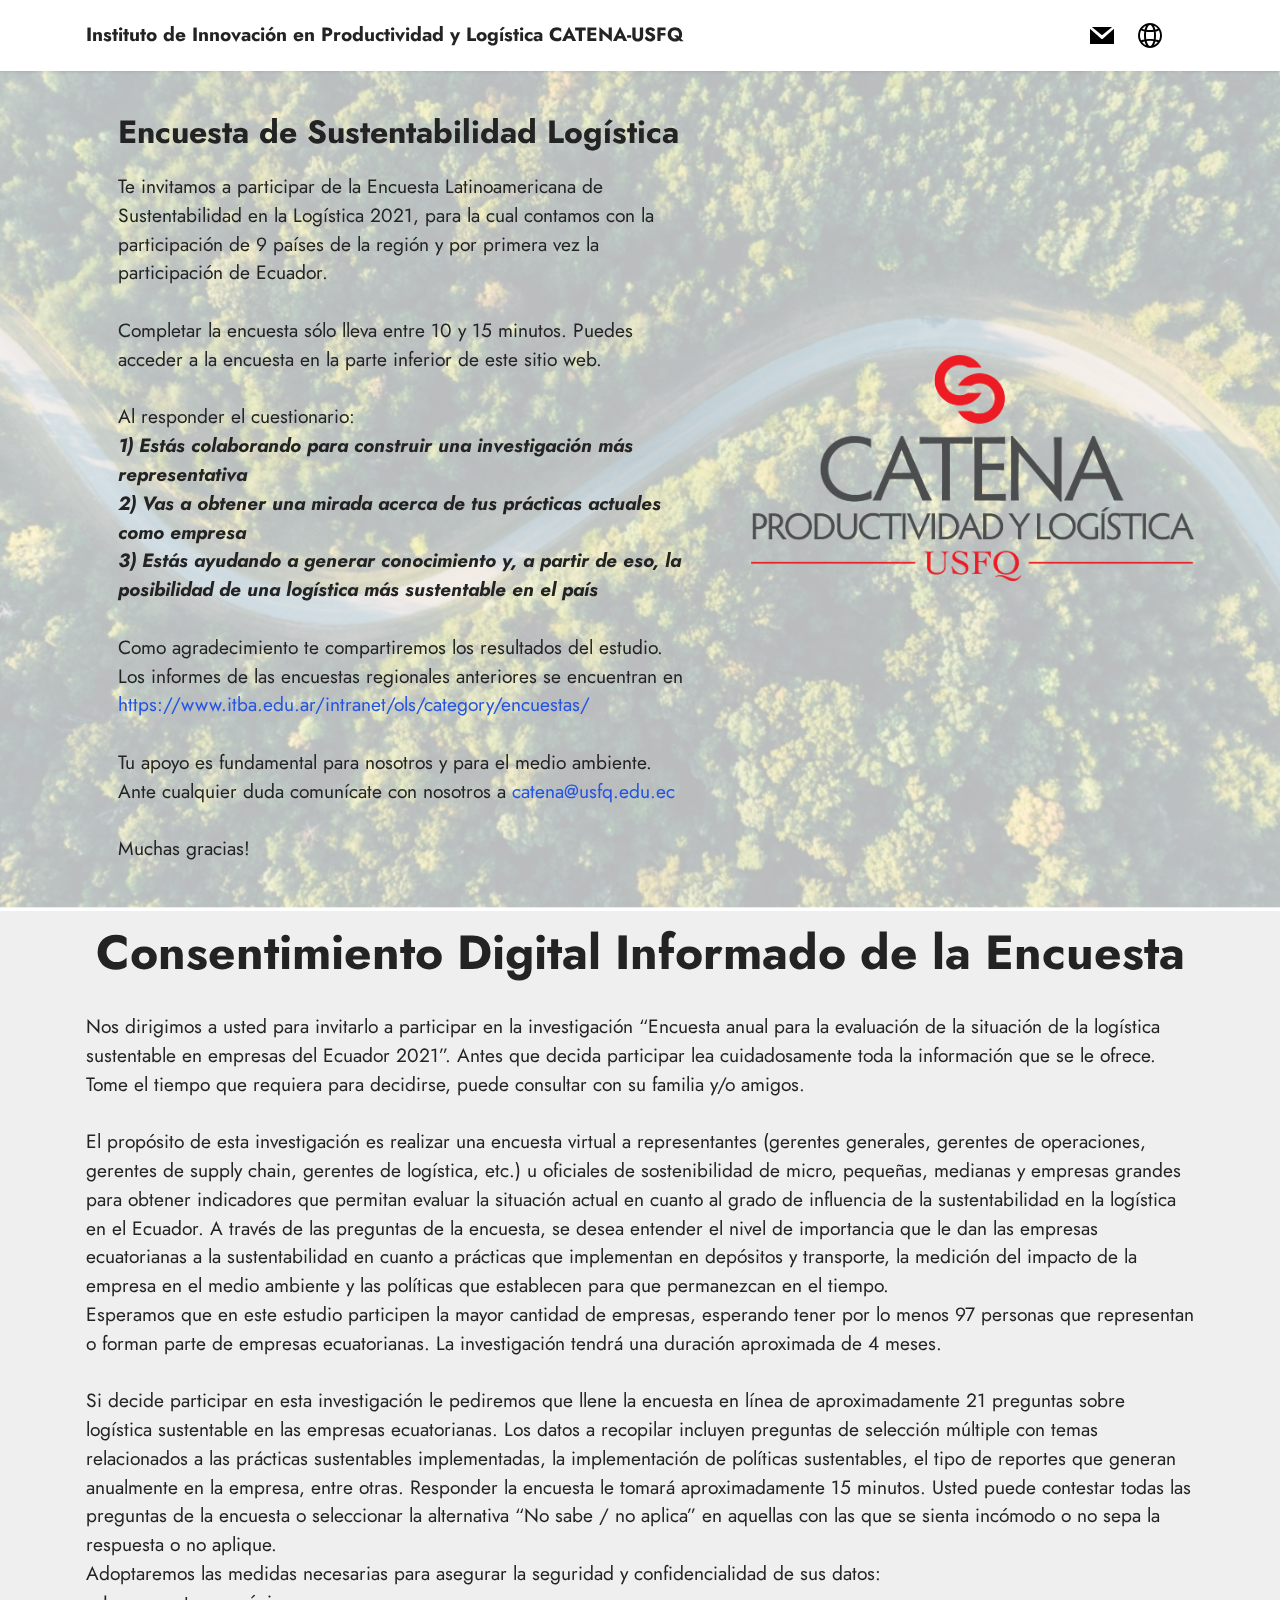
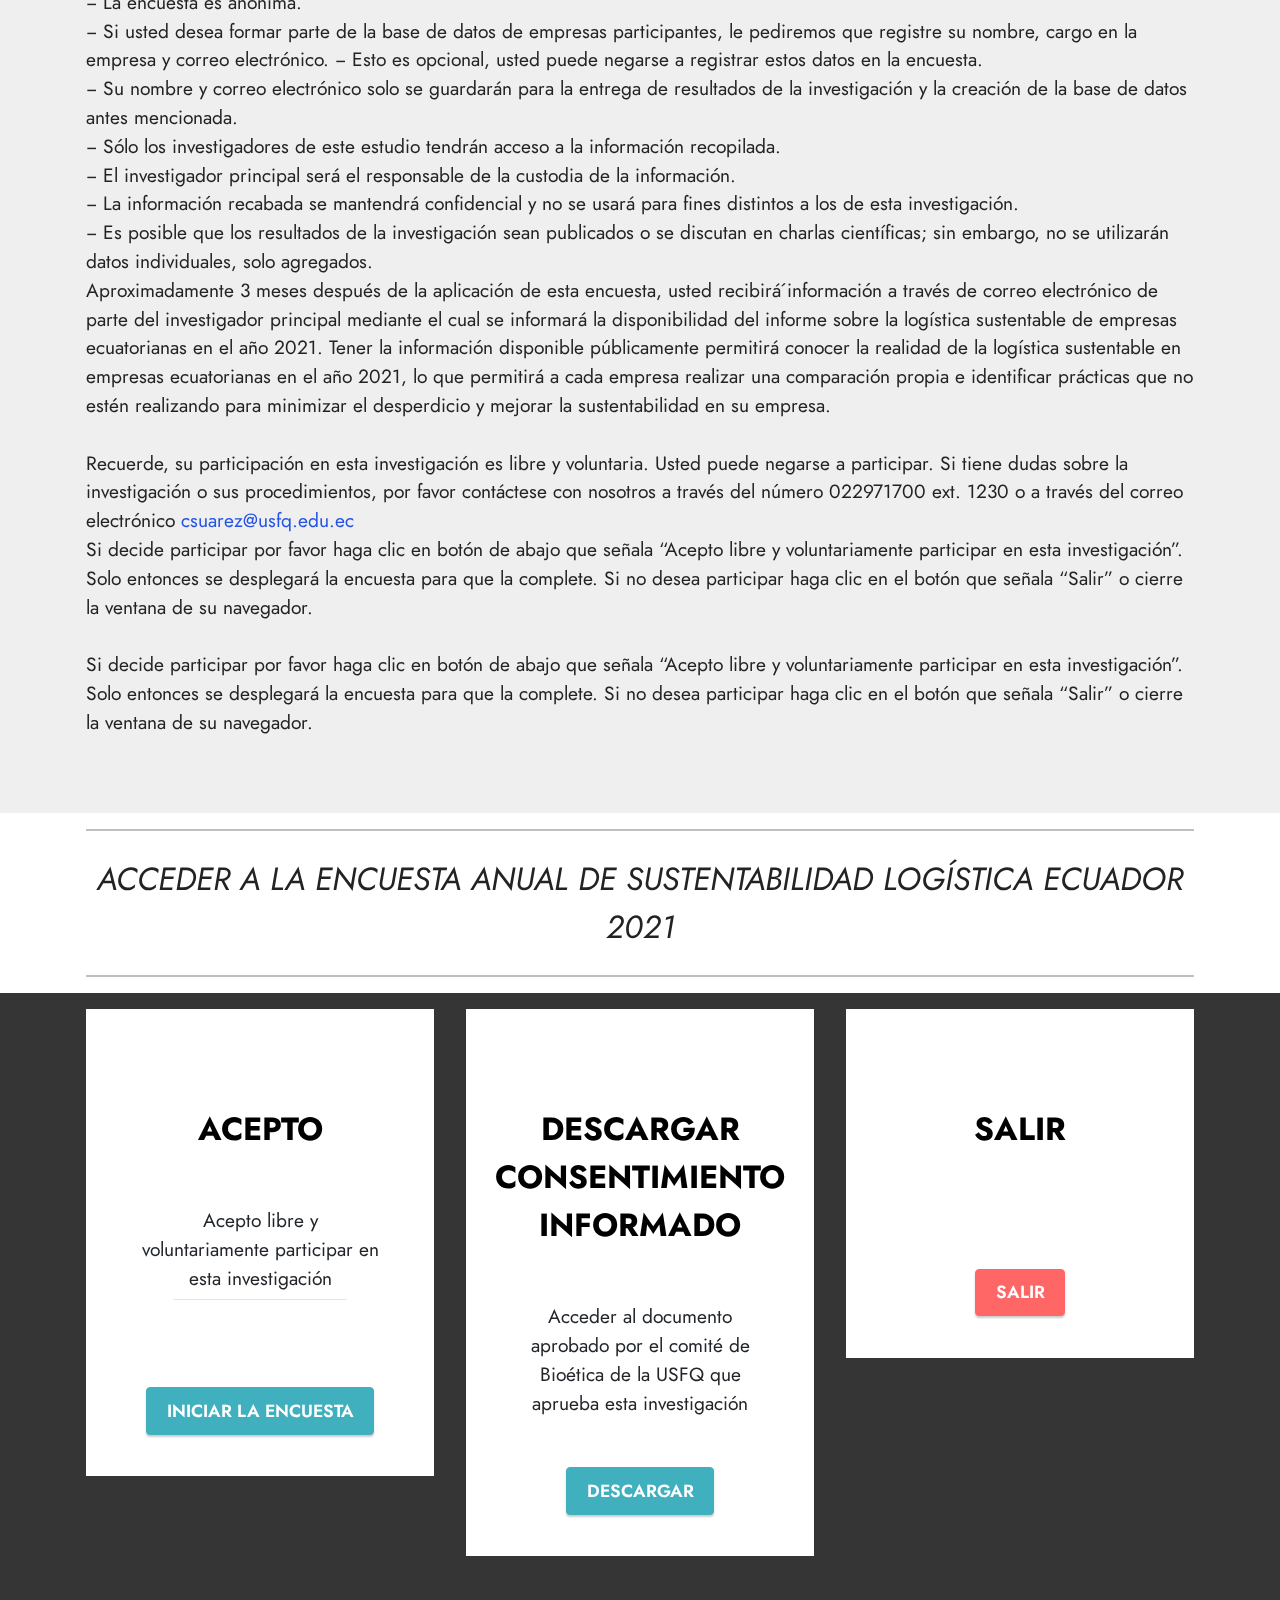
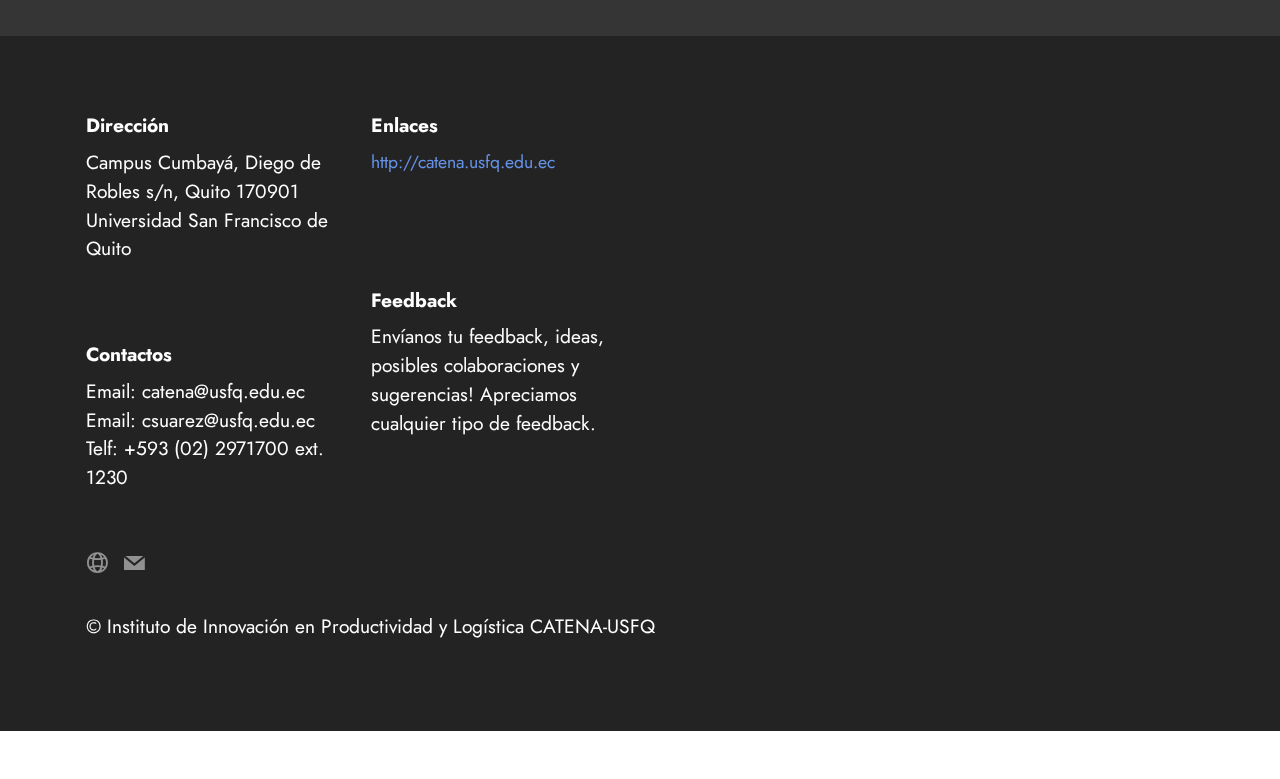
==== index.html @ 38bde4a5 "Add files via upload" ====
<!DOCTYPE html>
<html  >
<head>
  <!-- Site made with Mobirise Website Builder v5.4.1, https://mobirise.com -->
  <meta charset="UTF-8">
  <meta http-equiv="X-UA-Compatible" content="IE=edge">
  <meta name="generator" content="Mobirise v5.4.1, mobirise.com">
  <meta name="viewport" content="width=device-width, initial-scale=1, minimum-scale=1">
  <link rel="shortcut icon" href="assets/images/catena-icon.png" type="image/x-icon">
  <meta name="description" content="">


  <title>Home</title>
  <link rel="stylesheet" href="assets/web/assets/mobirise-icons2/mobirise2.css">
  <link rel="stylesheet" href="assets/bootstrap/css/bootstrap.min.css">
  <link rel="stylesheet" href="assets/bootstrap/css/bootstrap-grid.min.css">
  <link rel="stylesheet" href="assets/bootstrap/css/bootstrap-reboot.min.css">
  <link rel="stylesheet" href="assets/parallax/jarallax.css">
  <link rel="stylesheet" href="assets/dropdown/css/style.css">
  <link rel="stylesheet" href="assets/socicon/css/styles.css">
  <link rel="stylesheet" href="assets/theme/css/style.css">
  <link rel="preload" href="https://fonts.googleapis.com/css2?family=Jost:ital,wght@0,400;0,700;1,400;1,700&display=swap&display=swap" as="style" onload="this.onload=null;this.rel='stylesheet'">
  <noscript><link rel="stylesheet" href="https://fonts.googleapis.com/css2?family=Jost:ital,wght@0,400;0,700;1,400;1,700&display=swap&display=swap"></noscript>
  <link rel="preload" as="style" href="assets/mobirise/css/mbr-additional.css"><link rel="stylesheet" href="assets/mobirise/css/mbr-additional.css" type="text/css">




</head>
<body>

  <section data-bs-version="5.1" class="menu menu3 cid-sHDq1YCYPX" once="menu" id="menu3-0">

    <nav class="navbar navbar-dropdown navbar-fixed-top navbar-expand-lg">
        <div class="container">
            <div class="navbar-brand">

                <span class="navbar-caption-wrap"><a class="navbar-caption text-black text-primary display-7" href="http://catena.usfq.edu.ec" target="_blank">Instituto de Innovación en Productividad y Logística CATENA-USFQ</a></span>
            </div>
            <button class="navbar-toggler" type="button" data-toggle="collapse" data-bs-toggle="collapse" data-target="#navbarSupportedContent" data-bs-target="#navbarSupportedContent" aria-controls="navbarNavAltMarkup" aria-expanded="false" aria-label="Toggle navigation">
                <div class="hamburger">
                    <span></span>
                    <span></span>
                    <span></span>
                    <span></span>
                </div>
            </button>
            <div class="collapse navbar-collapse" id="navbarSupportedContent">
                <ul class="navbar-nav nav-dropdown nav-right" data-app-modern-menu="true"><li class="nav-item"><a class="nav-link link text-black display-4" href="https://mobiri.se">&nbsp;</a>
                    </li></ul>
                <div class="icons-menu">
                    <a class="iconfont-wrapper" href="mailto:catena@usfq.edu.ec">
                        <span class="p-2 mbr-iconfont socicon-mail socicon"></span>
                    </a>
                    <a class="iconfont-wrapper" href="http://catena.usfq.edu.ec" target="_blank">
                        <span class="p-2 mbr-iconfont mobi-mbri-globe-2 mobi-mbri"></span>
                    </a>


                </div>

            </div>
        </div>
    </nav>
</section>

<section data-bs-version="5.1" class="image2 cid-sHDrsoq8Rf mbr-parallax-background" id="image2-6">


    <div class="mbr-overlay" style="opacity: 0.7; background-color: rgb(255, 255, 255);">
    </div>

    <div class="container">
        <div class="row align-items-center">
            <div class="col-12 col-lg-5">
                <div class="image-wrapper">
                    <a href="http://catena.usfq.edu.ec" target="_blank"><img src="assets/images/catena-1.png" alt="CATENA-USFQ"></a>
                    <p class="mbr-description mbr-fonts-style mt-2 align-center display-4">&nbsp;</p>
                </div>
            </div>
            <div class="col-12 col-lg">
                <div class="text-wrapper">
                    <h3 class="mbr-section-title mbr-fonts-style mb-3 display-5">
                        <strong>Encuesta de Sustentabilidad Logística</strong></h3>
                    <p class="mbr-text mbr-fonts-style display-7">Te invitamos a participar de la Encuesta Latinoamericana de Sustentabilidad en la Logística 2021, para la cual contamos con la participación de 9 países de la región y por primera vez la participación de Ecuador.
<br>
<br>Completar la encuesta sólo lleva entre 10 y 15 minutos. Puedes acceder a la encuesta en la parte inferior de este sitio web.<br>
<br>Al responder el cuestionario:
<br><strong><em>1)	Estás colaborando para construir una investigación más representativa
<br>2)	Vas a obtener una mirada acerca de tus prácticas actuales como empresa
<br>3)	Estás ayudando a generar conocimiento y, a partir de eso, la posibilidad de una logística más sustentable en el país
</em></strong><br>
<br>Como agradecimiento te compartiremos los resultados del estudio. Los informes de las encuestas regionales anteriores se encuentran en <a href="https://www.itba.edu.ar/intranet/ols/category/encuestas/" class="text-info" target="_blank">https://www.itba.edu.ar/intranet/ols/category/encuestas/</a>
<br>
<br>Tu apoyo es fundamental para nosotros y para el medio ambiente. Ante cualquier duda comunícate con nosotros a <a href="mailto:catena@usfq.edu.ec" class="text-info">catena@usfq.edu.ec</a>
<br>
<br>Muchas gracias!&nbsp;<br></p>
                </div>
            </div>
        </div>
    </div>
</section>

<section data-bs-version="5.1" class="content4 cid-sHDq89ZMPV" id="content4-2">


    <div class="container">
        <div class="row justify-content-center">
            <div class="title col-md-12 col-lg-12">
                <h3 class="mbr-section-title mbr-fonts-style align-center mb-4 display-2"><strong>Consentimiento Digital Informado de la Encuesta</strong></h3>
                <h4 class="mbr-section-subtitle align-center mbr-fonts-style mb-4 display-7">Nos dirigimos a usted para invitarlo a participar en la investigación “Encuesta anual para la evaluación de la situación de la logística sustentable en empresas del Ecuador 2021”. Antes que decida participar lea cuidadosamente toda la información que se le ofrece. Tome el tiempo que requiera para decidirse, puede consultar con su familia y/o amigos.<br><br>El propósito de esta investigación es realizar una encuesta virtual a representantes (gerentes generales, gerentes de operaciones, gerentes de supply chain, gerentes de logística, etc.) u oficiales de sostenibilidad de micro, pequeñas, medianas y empresas grandes para obtener indicadores que permitan evaluar la situación actual en cuanto al grado de influencia de la sustentabilidad en la logística en el Ecuador. A través de las preguntas de la encuesta, se desea entender el nivel de importancia que le dan las empresas ecuatorianas a la sustentabilidad en cuanto a prácticas que implementan en depósitos y transporte, la medición del impacto de la empresa en el medio ambiente y las políticas que establecen para que permanezcan en el tiempo.<div>Esperamos que en este estudio participen la mayor cantidad de empresas, esperando tener por lo menos 97 personas que representan o forman parte de empresas ecuatorianas. La investigación tendrá una duración aproximada de 4 meses.
</div><div><br></div><div>Si decide participar en esta investigación le pediremos que llene la encuesta en línea de aproximadamente 21 preguntas sobre logística sustentable en las empresas ecuatorianas. Los datos a recopilar incluyen preguntas de selección múltiple con temas relacionados a las prácticas sustentables implementadas, la implementación de políticas sustentables, el tipo de reportes que generan anualmente en la empresa, entre otras. Responder la encuesta le tomará aproximadamente 15 minutos. Usted puede contestar todas las preguntas de la encuesta o seleccionar la alternativa “No sabe / no aplica” en aquellas con las que se sienta incómodo o no sepa la respuesta o no aplique.
</div><div>Adoptaremos las medidas necesarias para asegurar la seguridad y confidencialidad de sus datos:
</div><div>− La encuesta es anónima.
</div><div>− Si usted desea formar parte de la base de datos de empresas participantes, le pediremos que registre su nombre, cargo en la empresa y correo electrónico. − Esto es opcional, usted puede negarse a registrar estos datos en la encuesta.
</div><div>− Su nombre y correo electrónico solo se guardarán para la entrega de resultados de la investigación y la creación de la base de datos antes mencionada.
</div><div>− Sólo los investigadores de este estudio tendrán acceso a la información recopilada.
</div><div>− El investigador principal será el responsable de la custodia de la información.
</div><div>− La información recabada se mantendrá confidencial y no se usará para fines distintos a los de esta investigación.
</div><div>− Es posible que los resultados de la investigación sean publicados o se discutan en charlas científicas; sin embargo, no se utilizarán datos individuales, solo agregados.
</div><div>Aproximadamente 3 meses después de la aplicación de esta encuesta, usted recibirá́ información a través de correo electrónico de parte del investigador principal mediante el cual se informará la disponibilidad del informe sobre la logística sustentable de empresas ecuatorianas en el año 2021. Tener la información disponible públicamente permitirá conocer la realidad de la logística sustentable en empresas ecuatorianas en el año 2021, lo que permitirá a cada empresa realizar una comparación propia e identificar prácticas que no estén realizando para minimizar el desperdicio y mejorar la sustentabilidad en su empresa.
</div><div><span style="font-size: 1.2rem;"><br></span></div><div><span style="font-size: 1.2rem;">R</span><span style="font-size: 1.2rem;">ecuerde, su participación en esta investigación es libre y voluntaria. Usted puede negarse a participar. Si tiene dudas sobre la investigación o sus procedimientos, por favor contáctese con nosotros a través del número 022971700 ext. 1230 o a través del correo electrónico </span><a href="mailto:csuarez@usfq.edu.ec" class="text-info" style="font-size: 1.2rem;">csuarez@usfq.edu.ec</a><br></div><div>Si decide participar por favor haga clic en botón de abajo que señala “Acepto libre y voluntariamente participar en esta investigación”. Solo entonces se desplegará la encuesta para que la complete. Si no desea participar haga clic en el botón que señala “Salir” o cierre la ventana de su navegador.</div><br><div>Si decide participar por favor haga clic en botón de abajo que señala “Acepto libre y voluntariamente participar en esta investigación”. Solo entonces se desplegará la encuesta para que la complete. Si no desea participar haga clic en el botón que señala “Salir” o cierre la ventana de su navegador.
</div><div><br></div><div>
</div><div>
</div></h4>

            </div>
        </div>
    </div>
</section>

<section data-bs-version="5.1" class="content6 cid-sHDw7UQJCP" id="content6-7">

    <div class="container">
        <div class="row justify-content-center">
            <div class="col-md-12 col-lg-12">
                <hr class="line">
                <p class="mbr-text align-center mbr-fonts-style my-4 display-5"><em>ACCEDER A LA ENCUESTA ANUAL DE SUSTENTABILIDAD LOGÍSTICA ECUADOR 2021</em></p>
                <hr class="line">
            </div>
        </div>
    </div>
</section>

<section data-bs-version="5.1" class="pricing2 cid-sHDqs50iaF" id="pricing2-4">



    <div class="container">
        <div class="row justify-content-center">
            <div class="col-12 col-md-6 align-center col-lg-4">
                <div class="plan">
                    <div class="plan-header">
                        <h6 class="plan-title mbr-fonts-style mb-3 display-5"><strong>&nbsp;</strong></h6>
                        <div class="plan-price">
                            <p class="price mbr-fonts-style m-0 display-5"><strong>ACEPTO</strong></p>
                            <p class="price-term mbr-fonts-style mb-3 display-7">&nbsp;</p>
                        </div>
                    </div>
                    <div class="plan-body">
                        <div class="plan-list mb-4">
                            <ul class="list-group mbr-fonts-style list-group-flush display-7">
                                <li class="list-group-item">Acepto libre y voluntariamente participar en esta investigación</li><li class="list-group-item"><br></li>
                            </ul>
                        </div>
                        <div class="mbr-section-btn text-center"><a href="https://es.surveymonkey.com/r/ECELSL" class="btn btn-success display-4" target="_blank">INICIAR LA ENCUESTA</a></div>
                    </div>
                </div>
            </div>
            <div class="col-12 col-md-6 align-center col-lg-4">
                <div class="plan">
                    <div class="plan-header">
                        <h6 class="plan-title mbr-fonts-style mb-3 display-5"><strong>&nbsp;</strong></h6>
                        <div class="plan-price">
                            <p class="price mbr-fonts-style m-0 display-5"><strong>DESCARGAR CONSENTIMIENTO INFORMADO</strong></p>
                            <p class="price-term mbr-fonts-style mb-3 display-7"><strong>&nbsp;</strong></p>
                        </div>
                    </div>
                    <div class="plan-body">
                        <div class="plan-list mb-4">
                            <ul class="list-group mbr-fonts-style list-group-flush display-7">
                                <li class="list-group-item">Acceder al documento aprobado por el comité de Bioética de la USFQ que aprueba esta investigación</li>
                            </ul>
                        </div>
                        <div class="mbr-section-btn text-center"><a href="assets/files/Formulario-ConsentimientoInformadodigital.pdf" class="btn btn-success display-4" target="_blank">DESCARGAR</a></div>
                    </div>
                </div>
            </div>
            <div class="col-12 col-md-6 align-center col-lg-4">
                <div class="plan">
                    <div class="plan-header">
                        <h6 class="plan-title mbr-fonts-style mb-3 display-5"><strong>&nbsp;</strong></h6>
                        <div class="plan-price">
                            <p class="price mbr-fonts-style m-0 display-5"><strong>SALIR</strong></p>
                            <p class="price-term mbr-fonts-style mb-3 display-7"><strong>&nbsp;</strong></p>
                        </div>
                    </div>
                    <div class="plan-body">
                        <div class="plan-list mb-4">
                            <ul class="list-group mbr-fonts-style list-group-flush display-7">&nbsp;</ul>
                        </div>
                        <div class="mbr-section-btn text-center"><a href="page1.html#top" class="btn btn-secondary display-4">SALIR</a></div>
                    </div>
                </div>
            </div>

        </div>
    </div>
</section>

<section data-bs-version="5.1" class="footer6 cid-sHDqjlzwtM" once="footers" id="footer6-3">





    <div class="container">
        <div class="row content mbr-white">
            <div class="col-12 col-md-3 mbr-fonts-style display-7">
                <h5 class="mbr-section-subtitle mbr-fonts-style mb-2 display-7">
                    <strong>Dirección</strong></h5>
                <p class="mbr-text mbr-fonts-style display-7">Campus Cumbayá, Diego de Robles s/n, Quito 170901<br>Universidad San Francisco de Quito</p> <br>
                <h5 class="mbr-section-subtitle mbr-fonts-style mb-2 mt-4 display-7">
                    <strong>Contactos</strong>
                </h5>
                <p class="mbr-text mbr-fonts-style mb-4 display-7">
                    Email: catena@usfq.edu.ec<br>Email: csuarez@usfq.edu.ec<br>
                    Telf: +593 (02) 2971700 ext. 1230 <br><br></p>
            </div>
            <div class="col-12 col-md-3 mbr-fonts-style display-7">
                <h5 class="mbr-section-subtitle mbr-fonts-style mb-2 display-7">
                    <strong>Enlaces</strong></h5>
                <ul class="list mbr-fonts-style mb-4 display-4">
                    <li class="mbr-text item-wrap">
                        <a class="text-primary" href="https://mobirise.co/">http://catena.usfq.edu.ec</a>
                    </li>
                    <li class="mbr-text item-wrap"><br></li><li class="mbr-text item-wrap"><br></li>
                </ul>
                <h5 class="mbr-section-subtitle mbr-fonts-style mb-2 mt-5 display-7">
                    <strong>Feedback</strong>
                </h5>
                <p class="mbr-text mbr-fonts-style mb-4 display-7">Envíanos tu feedback, ideas, posibles colaboraciones y sugerencias! Apreciamos cualquier tipo de feedback.</p>
            </div>
            <div class="col-12 col-md-6">
                <div class="google-map"><iframe frameborder="0" style="border:0" src="https://www.google.com/maps/embed/v1/place?key=AIzaSyDk89J4FSunMF33ruMVWJaJht_Ro0kvoXs&amp;q=USFQ, Quito, Ecuador" allowfullscreen=""></iframe></div>
            </div>
            <div class="col-md-6">
                <div class="social-list align-left">
                    <div class="soc-item">
                        <a href="http://catena.usfq.edu.ec" target="_blank">
                            <span class="mbr-iconfont mbr-iconfont-social mobi-mbri-globe-2 mobi-mbri"></span>
                        </a>
                    </div>
                    <div class="soc-item">
                        <a href="mailto:catena@usfq.edu.ec">
                            <span class="mbr-iconfont mbr-iconfont-social socicon-mail socicon"></span>
                        </a>
                    </div>




                </div>
            </div>
        </div>
        <div class="footer-lower">
            <div class="media-container-row">
                <div class="col-sm-12">
                    <hr>
                </div>
            </div>
            <div class="col-sm-12 copyright pl-0">
                <p class="mbr-text mbr-fonts-style mbr-white display-7">
                    © Instituto de Innovación en Productividad y Logística CATENA-USFQ</p>
            </div>
        </div>
    </div>
</section><section style="background-color: #fff; font-family: -apple-system, BlinkMacSystemFont, 'Segoe UI', 'Roboto', 'Helvetica Neue', Arial, sans-serif; color:#aaa; font-size:12px; padding: 0; align-items: center; display: flex;"><a href="https://mobirise.site/n" style="flex: 1 1; height: 3rem; padding-left: 1rem;"></a><p style="flex: 0 0 auto; margin:0; padding-right:1rem;"><a href="https://mobirise.site/e" style="color:#aaa;"></a></p></section><script src="assets/bootstrap/js/bootstrap.bundle.min.js"></script>  <script src="assets/parallax/jarallax.js"></script>  <script src="assets/smoothscroll/smooth-scroll.js"></script>  <script src="assets/ytplayer/index.js"></script>  <script src="assets/dropdown/js/navbar-dropdown.js"></script>  <script src="assets/theme/js/script.js"></script>  


</body>
</html>
---- assets/web/assets/mobirise-icons2/mobirise2.css ----
@font-face {
  font-family: 'Moririse2';
  font-display: swap;
  src:  url('mobirise2.eot?f2bix4');
  src:  url('mobirise2.eot?f2bix4#iefix') format('embedded-opentype'),
    url('mobirise2.ttf?f2bix4') format('truetype'),
    url('mobirise2.woff?f2bix4') format('woff'),
    url('mobirise2.svg?f2bix4#mobirise2') format('svg');
  font-weight: normal;
  font-style: normal;
}

[class^="mobi-"], [class*=" mobi-"] {
  /* use !important to prevent issues with browser extensions that change fonts */
  font-family: 'Moririse2' !important;
  speak: none;
  font-style: normal;
  font-weight: normal;
  font-variant: normal;
  text-transform: none;
  line-height: 1;

  /* Better Font Rendering =========== */
  -webkit-font-smoothing: antialiased;
  -moz-osx-font-smoothing: grayscale;
}

.mobi-mbri-add-submenu:before {
  content: "\e900";
}
.mobi-mbri-alert:before {
  content: "\e901";
}
.mobi-mbri-align-center:before {
  content: "\e902";
}
.mobi-mbri-align-justify:before {
  content: "\e903";
}
.mobi-mbri-align-left:before {
  content: "\e904";
}
.mobi-mbri-align-right:before {
  content: "\e905";
}
.mobi-mbri-android:before {
  content: "\e906";
}
.mobi-mbri-apple:before {
  content: "\e907";
}
.mobi-mbri-arrow-down:before {
  content: "\e908";
}
.mobi-mbri-arrow-next:before {
  content: "\e909";
}
.mobi-mbri-arrow-prev:before {
  content: "\e90a";
}
.mobi-mbri-arrow-up:before {
  content: "\e90b";
}
.mobi-mbri-bold:before {
  content: "\e90c";
}
.mobi-mbri-bookmark:before {
  content: "\e90d";
}
.mobi-mbri-bootstrap:before {
  content: "\e90e";
}
.mobi-mbri-briefcase:before {
  content: "\e90f";
}
.mobi-mbri-browse:before {
  content: "\e910";
}
.mobi-mbri-bulleted-list:before {
  content: "\e911";
}
.mobi-mbri-calendar:before {
  content: "\e912";
}
.mobi-mbri-camera:before {
  content: "\e913";
}
.mobi-mbri-cart-add:before {
  content: "\e914";
}
.mobi-mbri-cart-full:before {
  content: "\e915";
}
.mobi-mbri-cash:before {
  content: "\e916";
}
.mobi-mbri-change-style:before {
  content: "\e917";
}
.mobi-mbri-chat:before {
  content: "\e918";
}
.mobi-mbri-clock:before {
  content: "\e919";
}
.mobi-mbri-close:before {
  content: "\e91a";
}
.mobi-mbri-cloud:before {
  content: "\e91b";
}
.mobi-mbri-code:before {
  content: "\e91c";
}
.mobi-mbri-contact-form:before {
  content: "\e91d";
}
.mobi-mbri-credit-card:before {
  content: "\e91e";
}
.mobi-mbri-cursor-click:before {
  content: "\e91f";
}
.mobi-mbri-cust-feedback:before {
  content: "\e920";
}
.mobi-mbri-database:before {
  content: "\e921";
}
.mobi-mbri-delivery:before {
  content: "\e922";
}
.mobi-mbri-desktop:before {
  content: "\e923";
}
.mobi-mbri-devices:before {
  content: "\e924";
}
.mobi-mbri-down:before {
  content: "\e925";
}
.mobi-mbri-download-2:before {
  content: "\e926";
}
.mobi-mbri-download:before {
  content: "\e927";
}
.mobi-mbri-drag-n-drop-2:before {
  content: "\e928";
}
.mobi-mbri-drag-n-drop:before {
  content: "\e929";
}
.mobi-mbri-edit-2:before {
  content: "\e92a";
}
.mobi-mbri-edit:before {
  content: "\e92b";
}
.mobi-mbri-error:before {
  content: "\e92c";
}
.mobi-mbri-extension:before {
  content: "\e92d";
}
.mobi-mbri-features:before {
  content: "\e92e";
}
.mobi-mbri-file:before {
  content: "\e92f";
}
.mobi-mbri-flag:before {
  content: "\e930";
}
.mobi-mbri-folder:before {
  content: "\e931";
}
.mobi-mbri-gift:before {
  content: "\e932";
}
.mobi-mbri-github:before {
  content: "\e933";
}
.mobi-mbri-globe-2:before {
  content: "\e934";
}
.mobi-mbri-globe:before {
  content: "\e935";
}
.mobi-mbri-growing-chart:before {
  content: "\e936";
}
.mobi-mbri-hearth:before {
  content: "\e937";
}
.mobi-mbri-help:before {
  content: "\e938";
}
.mobi-mbri-home:before {
  content: "\e939";
}
.mobi-mbri-hot-cup:before {
  content: "\e93a";
}
.mobi-mbri-idea:before {
  content: "\e93b";
}
.mobi-mbri-image-gallery:before {
  content: "\e93c";
}
.mobi-mbri-image-slider:before {
  content: "\e93d";
}
.mobi-mbri-info:before {
  content: "\e93e";
}
.mobi-mbri-italic:before {
  content: "\e93f";
}
.mobi-mbri-key:before {
  content: "\e940";
}
.mobi-mbri-laptop:before {
  content: "\e941";
}
.mobi-mbri-layers:before {
  content: "\e942";
}
.mobi-mbri-left-right:before {
  content: "\e943";
}
.mobi-mbri-left:before {
  content: "\e944";
}
.mobi-mbri-letter:before {
  content: "\e945";
}
.mobi-mbri-like:before {
  content: "\e946";
}
.mobi-mbri-link:before {
  content: "\e947";
}
.mobi-mbri-lock:before {
  content: "\e948";
}
.mobi-mbri-login:before {
  content: "\e949";
}
.mobi-mbri-logout:before {
  content: "\e94a";
}
.mobi-mbri-magic-stick:before {
  content: "\e94b";
}
.mobi-mbri-map-pin:before {
  content: "\e94c";
}
.mobi-mbri-menu:before {
  content: "\e94d";
}
.mobi-mbri-mobile-2:before {
  content: "\e94e";
}
.mobi-mbri-mobile-horizontal:before {
  content: "\e94f";
}
.mobi-mbri-mobile:before {
  content: "\e950";
}
.mobi-mbri-mobirise:before {
  content: "\e951";
}
.mobi-mbri-more-horizontal:before {
  content: "\e952";
}
.mobi-mbri-more-vertical:before {
  content: "\e953";
}
.mobi-mbri-music:before {
  content: "\e954";
}
.mobi-mbri-new-file:before {
  content: "\e955";
}
.mobi-mbri-numbered-list:before {
  content: "\e956";
}
.mobi-mbri-opened-folder:before {
  content: "\e957";
}
.mobi-mbri-pages:before {
  content: "\e958";
}
.mobi-mbri-paper-plane:before {
  content: "\e959";
}
.mobi-mbri-paperclip:before {
  content: "\e95a";
}
.mobi-mbri-phone:before {
  content: "\e95b";
}
.mobi-mbri-photo:before {
  content: "\e95c";
}
.mobi-mbri-photos:before {
  content: "\e95d";
}
.mobi-mbri-pin:before {
  content: "\e95e";
}
.mobi-mbri-play:before {
  content: "\e95f";
}
.mobi-mbri-plus:before {
  content: "\e960";
}
.mobi-mbri-preview:before {
  content: "\e961";
}
.mobi-mbri-print:before {
  content: "\e962";
}
.mobi-mbri-protect:before {
  content: "\e963";
}
.mobi-mbri-question:before {
  content: "\e964";
}
.mobi-mbri-quote-left:before {
  content: "\e965";
}
.mobi-mbri-quote-right:before {
  content: "\e966";
}
.mobi-mbri-redo:before {
  content: "\e967";
}
.mobi-mbri-refresh:before {
  content: "\e968";
}
.mobi-mbri-responsive-2:before {
  content: "\e969";
}
.mobi-mbri-responsive:before {
  content: "\e96a";
}
.mobi-mbri-right:before {
  content: "\e96b";
}
.mobi-mbri-rocket:before {
  content: "\e96c";
}
.mobi-mbri-sad-face:before {
  content: "\e96d";
}
.mobi-mbri-sale:before {
  content: "\e96e";
}
.mobi-mbri-save:before {
  content: "\e96f";
}
.mobi-mbri-search:before {
  content: "\e970";
}
.mobi-mbri-setting-2:before {
  content: "\e971";
}
.mobi-mbri-setting-3:before {
  content: "\e972";
}
.mobi-mbri-setting:before {
  content: "\e973";
}
.mobi-mbri-share:before {
  content: "\e974";
}
.mobi-mbri-shopping-bag:before {
  content: "\e975";
}
.mobi-mbri-shopping-basket:before {
  content: "\e976";
}
.mobi-mbri-shopping-cart:before {
  content: "\e977";
}
.mobi-mbri-sites:before {
  content: "\e978";
}
.mobi-mbri-smile-face:before {
  content: "\e979";
}
.mobi-mbri-speed:before {
  content: "\e97a";
}
.mobi-mbri-star:before {
  content: "\e97b";
}
.mobi-mbri-success:before {
  content: "\e97c";
}
.mobi-mbri-sun:before {
  content: "\e97d";
}
.mobi-mbri-sun2:before {
  content: "\e97e";
}
.mobi-mbri-tablet-vertical:before {
  content: "\e97f";
}
.mobi-mbri-tablet:before {
  content: "\e980";
}
.mobi-mbri-target:before {
  content: "\e981";
}
.mobi-mbri-timer:before {
  content: "\e982";
}
.mobi-mbri-to-ftp:before {
  content: "\e983";
}
.mobi-mbri-to-local-drive:before {
  content: "\e984";
}
.mobi-mbri-touch-swipe:before {
  content: "\e985";
}
.mobi-mbri-touch:before {
  content: "\e986";
}
.mobi-mbri-trash:before {
  content: "\e987";
}
.mobi-mbri-underline:before {
  content: "\e988";
}
.mobi-mbri-undo:before {
  content: "\e989";
}
.mobi-mbri-unlink:before {
  content: "\e98a";
}
.mobi-mbri-unlock:before {
  content: "\e98b";
}
.mobi-mbri-up-down:before {
  content: "\e98c";
}
.mobi-mbri-up:before {
  content: "\e98d";
}
.mobi-mbri-update:before {
  content: "\e98e";
}
.mobi-mbri-upload-2:before {
  content: "\e98f";
}
.mobi-mbri-upload:before {
  content: "\e990";
}
.mobi-mbri-user-2:before {
  content: "\e991";
}
.mobi-mbri-user:before {
  content: "\e992";
}
.mobi-mbri-users:before {
  content: "\e993";
}
.mobi-mbri-video-play:before {
  content: "\e994";
}
.mobi-mbri-video:before {
  content: "\e995";
}
.mobi-mbri-watch:before {
  content: "\e996";
}
.mobi-mbri-website-theme-2:before {
  content: "\e997";
}
.mobi-mbri-website-theme:before {
  content: "\e998";
}
.mobi-mbri-wifi:before {
  content: "\e999";
}
.mobi-mbri-windows:before {
  content: "\e99a";
}
.mobi-mbri-zoom-in:before {
  content: "\e99b";
}
.mobi-mbri-zoom-out:before {
  content: "\e99c";
}
---- assets/parallax/jarallax.css ----
.jarallax {
    position: relative;
    z-index: 0;
}
.jarallax > .jarallax-img {
    position: absolute;
    object-fit: cover;
    /* support for plugin https://github.com/bfred-it/object-fit-images */
    font-family: 'object-fit: cover;';
    top: 0;
    left: 0;
    width: 100%;
    height: 100%;
    z-index: -1;
}
---- assets/dropdown/css/style.css ----
.navbar-dropdown {
  left: 0;
  padding: 0;
  position: absolute;
  right: 0;
  top: 0;
  transition: all 0.45s ease;
  z-index: 1030;
  background: #282828; }
  .navbar-dropdown .navbar-logo {
    margin-right: 0.8rem;
    transition: margin 0.3s ease-in-out;
    vertical-align: middle; }
    .navbar-dropdown .navbar-logo img {
      height: 3.125rem;
      transition: all 0.3s ease-in-out; }
    .navbar-dropdown .navbar-logo.mbr-iconfont {
      font-size: 3.125rem;
      line-height: 3.125rem; }
  .navbar-dropdown .navbar-caption {
    font-weight: 700;
    white-space: normal;
    vertical-align: -4px;
    line-height: 3.125rem !important; }
    .navbar-dropdown .navbar-caption, .navbar-dropdown .navbar-caption:hover {
      color: inherit;
      text-decoration: none; }
  .navbar-dropdown .mbr-iconfont + .navbar-caption {
    vertical-align: -1px; }
  .navbar-dropdown.navbar-fixed-top {
    position: fixed; }
  .navbar-dropdown .navbar-brand span {
    vertical-align: -4px; }
  .navbar-dropdown.bg-color.transparent {
    background: none; }
  .navbar-dropdown.navbar-short .navbar-brand {
    padding: 0.625rem 0; }
    .navbar-dropdown.navbar-short .navbar-brand span {
      vertical-align: -1px; }
  .navbar-dropdown.navbar-short .navbar-caption {
    line-height: 2.375rem !important;
    vertical-align: -2px; }
  .navbar-dropdown.navbar-short .navbar-logo {
    margin-right: 0.5rem; }
    .navbar-dropdown.navbar-short .navbar-logo img {
      height: 2.375rem; }
    .navbar-dropdown.navbar-short .navbar-logo.mbr-iconfont {
      font-size: 2.375rem;
      line-height: 2.375rem; }
  .navbar-dropdown.navbar-short .mbr-table-cell {
    height: 3.625rem; }
  .navbar-dropdown .navbar-close {
    left: 0.6875rem;
    position: fixed;
    top: 0.75rem;
    z-index: 1000; }
  .navbar-dropdown .hamburger-icon {
    content: "";
    display: inline-block;
    vertical-align: middle;
    width: 16px;
    -webkit-box-shadow: 0 -6px 0 1px #282828,0 0 0 1px #282828,0 6px 0 1px #282828;
    -moz-box-shadow: 0 -6px 0 1px #282828,0 0 0 1px #282828,0 6px 0 1px #282828;
    box-shadow: 0 -6px 0 1px #282828,0 0 0 1px #282828,0 6px 0 1px #282828; }

.dropdown-menu .dropdown-toggle[data-toggle="dropdown-submenu"]::after {
  border-bottom: 0.35em solid transparent;
  border-left: 0.35em solid;
  border-right: 0;
  border-top: 0.35em solid transparent;
  margin-left: 0.3rem; }

.dropdown-menu .dropdown-item:focus {
  outline: 0; }

.nav-dropdown {
  font-size: 0.75rem;
  font-weight: 500;
  height: auto !important; }
  .nav-dropdown .nav-btn {
    padding-left: 1rem; }
  .nav-dropdown .link {
    margin: .667em 1.667em;
    font-weight: 500;
    padding: 0;
    transition: color .2s ease-in-out; }
    .nav-dropdown .link.dropdown-toggle {
      margin-right: 2.583em; }
      .nav-dropdown .link.dropdown-toggle::after {
        margin-left: .25rem;
        border-top: 0.35em solid;
        border-right: 0.35em solid transparent;
        border-left: 0.35em solid transparent;
        border-bottom: 0; }
      .nav-dropdown .link.dropdown-toggle[aria-expanded="true"] {
        margin: 0;
        padding: 0.667em 3.263em  0.667em 1.667em; }
  .nav-dropdown .link::after,
  .nav-dropdown .dropdown-item::after {
    color: inherit; }
  .nav-dropdown .btn {
    font-size: 0.75rem;
    font-weight: 700;
    letter-spacing: 0;
    margin-bottom: 0;
    padding-left: 1.25rem;
    padding-right: 1.25rem; }
  .nav-dropdown .dropdown-menu {
    border-radius: 0;
    border: 0;
    left: 0;
    margin: 0;
    padding-bottom: 1.25rem;
    padding-top: 1.25rem;
    position: relative; }
  .nav-dropdown .dropdown-submenu {
    margin-left: 0.125rem;
    top: 0; }
  .nav-dropdown .dropdown-item {
    font-weight: 500;
    line-height: 2;
    padding: 0.3846em 4.615em 0.3846em 1.5385em;
    position: relative;
    transition: color .2s ease-in-out, background-color .2s ease-in-out; }
    .nav-dropdown .dropdown-item::after {
      margin-top: -0.3077em;
      position: absolute;
      right: 1.1538em;
      top: 50%; }
    .nav-dropdown .dropdown-item:focus, .nav-dropdown .dropdown-item:hover {
      background: none; }

@media (max-width: 767px) {
  .nav-dropdown.navbar-toggleable-sm {
    bottom: 0;
    display: none;
    left: 0;
    overflow-x: hidden;
    position: fixed;
    top: 0;
    transform: translateX(-100%);
    -ms-transform: translateX(-100%);
    -webkit-transform: translateX(-100%);
    width: 18.75rem;
    z-index: 999; } }
.nav-dropdown.navbar-toggleable-xl {
  bottom: 0;
  display: none;
  left: 0;
  overflow-x: hidden;
  position: fixed;
  top: 0;
  transform: translateX(-100%);
  -ms-transform: translateX(-100%);
  -webkit-transform: translateX(-100%);
  width: 18.75rem;
  z-index: 999; }

.nav-dropdown-sm {
  display: block !important;
  overflow-x: hidden;
  overflow: auto;
  padding-top: 3.875rem; }
  .nav-dropdown-sm::after {
    content: "";
    display: block;
    height: 3rem;
    width: 100%; }
  .nav-dropdown-sm.collapse.in ~ .navbar-close {
    display: block !important; }
  .nav-dropdown-sm.collapsing, .nav-dropdown-sm.collapse.in {
    transform: translateX(0);
    -ms-transform: translateX(0);
    -webkit-transform: translateX(0);
    transition: all 0.25s ease-out;
    -webkit-transition: all 0.25s ease-out;
    background: #282828; }
  .nav-dropdown-sm.collapsing[aria-expanded="false"] {
    transform: translateX(-100%);
    -ms-transform: translateX(-100%);
    -webkit-transform: translateX(-100%); }
  .nav-dropdown-sm .nav-item {
    display: block;
    margin-left: 0 !important;
    padding-left: 0; }
  .nav-dropdown-sm .link,
  .nav-dropdown-sm .dropdown-item {
    border-top: 1px dotted rgba(255, 255, 255, 0.1);
    font-size: 0.8125rem;
    line-height: 1.6;
    margin: 0 !important;
    padding: 0.875rem 2.4rem 0.875rem 1.5625rem !important;
    position: relative;
    white-space: normal; }
    .nav-dropdown-sm .link:focus, .nav-dropdown-sm .link:hover,
    .nav-dropdown-sm .dropdown-item:focus,
    .nav-dropdown-sm .dropdown-item:hover {
      background: rgba(0, 0, 0, 0.2) !important;
      color: #c0a375; }
  .nav-dropdown-sm .nav-btn {
    position: relative;
    padding: 1.5625rem 1.5625rem 0 1.5625rem; }
    .nav-dropdown-sm .nav-btn::before {
      border-top: 1px dotted rgba(255, 255, 255, 0.1);
      content: "";
      left: 0;
      position: absolute;
      top: 0;
      width: 100%; }
    .nav-dropdown-sm .nav-btn + .nav-btn {
      padding-top: 0.625rem; }
      .nav-dropdown-sm .nav-btn + .nav-btn::before {
        display: none; }
  .nav-dropdown-sm .btn {
    padding: 0.625rem 0; }
  .nav-dropdown-sm .dropdown-toggle[data-toggle="dropdown-submenu"]::after {
    margin-left: .25rem;
    border-top: 0.35em solid;
    border-right: 0.35em solid transparent;
    border-left: 0.35em solid transparent;
    border-bottom: 0; }
  .nav-dropdown-sm .dropdown-toggle[data-toggle="dropdown-submenu"][aria-expanded="true"]::after {
    border-top: 0;
    border-right: 0.35em solid transparent;
    border-left: 0.35em solid transparent;
    border-bottom: 0.35em solid; }
  .nav-dropdown-sm .dropdown-menu {
    margin: 0;
    padding: 0;
    position: relative;
    top: 0;
    left: 0;
    width: 100%;
    border: 0;
    float: none;
    border-radius: 0;
    background: none; }
  .nav-dropdown-sm .dropdown-submenu {
    left: 100%;
    margin-left: 0.125rem;
    margin-top: -1.25rem;
    top: 0; }

.navbar-toggleable-sm .nav-dropdown .dropdown-menu {
  position: absolute; }

.navbar-toggleable-sm .nav-dropdown .dropdown-submenu {
  left: 100%;
  margin-left: 0.125rem;
  margin-top: -1.25rem;
  top: 0; }

.navbar-toggleable-sm.opened .nav-dropdown .dropdown-menu {
  position: relative; }

.navbar-toggleable-sm.opened .nav-dropdown .dropdown-submenu {
  left: 0;
  margin-left: 00rem;
  margin-top: 0rem;
  top: 0; }

.is-builder .nav-dropdown.collapsing {
  transition: none !important; }
---- assets/socicon/css/styles.css ----
@charset "UTF-8";

@font-face {
  font-family: 'Socicon';
  src:  url('../fonts/socicon.eot');
  src:  url('../fonts/socicon.eot?#iefix') format('embedded-opentype'),
    url('../fonts/socicon.woff2') format('woff2'),
    url('../fonts/socicon.ttf') format('truetype'),
    url('../fonts/socicon.woff') format('woff'),
    url('../fonts/socicon.svg#socicon') format('svg');
  font-weight: normal;
  font-style: normal;
  font-display: swap;
}

[data-icon]:before {
  font-family: "socicon" !important;
  content: attr(data-icon);
  font-style: normal !important;
  font-weight: normal !important;
  font-variant: normal !important;
  text-transform: none !important;
  speak: none;
  line-height: 1;
  -webkit-font-smoothing: antialiased;
  -moz-osx-font-smoothing: grayscale;
}

[class^="socicon-"], [class*=" socicon-"] {
  /* use !important to prevent issues with browser extensions that change fonts */
  font-family: 'Socicon' !important;
  speak: none;
  font-style: normal;
  font-weight: normal;
  font-variant: normal;
  text-transform: none;
  line-height: 1;

  /* Better Font Rendering =========== */
  -webkit-font-smoothing: antialiased;
  -moz-osx-font-smoothing: grayscale;
}

.socicon-eitaa:before {
  content: "\e97c";
}
.socicon-soroush:before {
  content: "\e97d";
}
.socicon-bale:before {
  content: "\e97e";
}
.socicon-zazzle:before {
  content: "\e97b";
}
.socicon-society6:before {
  content: "\e97a";
}
.socicon-redbubble:before {
  content: "\e979";
}
.socicon-avvo:before {
  content: "\e978";
}
.socicon-stitcher:before {
  content: "\e977";
}
.socicon-googlehangouts:before {
  content: "\e974";
}
.socicon-dlive:before {
  content: "\e975";
}
.socicon-vsco:before {
  content: "\e976";
}
.socicon-flipboard:before {
  content: "\e973";
}
.socicon-ubuntu:before {
  content: "\e958";
}
.socicon-artstation:before {
  content: "\e959";
}
.socicon-invision:before {
  content: "\e95a";
}
.socicon-torial:before {
  content: "\e95b";
}
.socicon-collectorz:before {
  content: "\e95c";
}
.socicon-seenthis:before {
  content: "\e95d";
}
.socicon-googleplaymusic:before {
  content: "\e95e";
}
.socicon-debian:before {
  content: "\e95f";
}
.socicon-filmfreeway:before {
  content: "\e960";
}
.socicon-gnome:before {
  content: "\e961";
}
.socicon-itchio:before {
  content: "\e962";
}
.socicon-jamendo:before {
  content: "\e963";
}
.socicon-mix:before {
  content: "\e964";
}
.socicon-sharepoint:before {
  content: "\e965";
}
.socicon-tinder:before {
  content: "\e966";
}
.socicon-windguru:before {
  content: "\e967";
}
.socicon-cdbaby:before {
  content: "\e968";
}
.socicon-elementaryos:before {
  content: "\e969";
}
.socicon-stage32:before {
  content: "\e96a";
}
.socicon-tiktok:before {
  content: "\e96b";
}
.socicon-gitter:before {
  content: "\e96c";
}
.socicon-letterboxd:before {
  content: "\e96d";
}
.socicon-threema:before {
  content: "\e96e";
}
.socicon-splice:before {
  content: "\e96f";
}
.socicon-metapop:before {
  content: "\e970";
}
.socicon-naver:before {
  content: "\e971";
}
.socicon-remote:before {
  content: "\e972";
}
.socicon-internet:before {
  content: "\e957";
}
.socicon-moddb:before {
  content: "\e94b";
}
.socicon-indiedb:before {
  content: "\e94c";
}
.socicon-traxsource:before {
  content: "\e94d";
}
.socicon-gamefor:before {
  content: "\e94e";
}
.socicon-pixiv:before {
  content: "\e94f";
}
.socicon-myanimelist:before {
  content: "\e950";
}
.socicon-blackberry:before {
  content: "\e951";
}
.socicon-wickr:before {
  content: "\e952";
}
.socicon-spip:before {
  content: "\e953";
}
.socicon-napster:before {
  content: "\e954";
}
.socicon-beatport:before {
  content: "\e955";
}
.socicon-hackerone:before {
  content: "\e956";
}
.socicon-hackernews:before {
  content: "\e946";
}
.socicon-smashwords:before {
  content: "\e947";
}
.socicon-kobo:before {
  content: "\e948";
}
.socicon-bookbub:before {
  content: "\e949";
}
.socicon-mailru:before {
  content: "\e94a";
}
.socicon-gitlab:before {
  content: "\e945";
}
.socicon-instructables:before {
  content: "\e944";
}
.socicon-portfolio:before {
  content: "\e943";
}
.socicon-codered:before {
  content: "\e940";
}
.socicon-origin:before {
  content: "\e941";
}
.socicon-nextdoor:before {
  content: "\e942";
}
.socicon-udemy:before {
  content: "\e93f";
}
.socicon-livemaster:before {
  content: "\e93e";
}
.socicon-crunchbase:before {
  content: "\e93b";
}
.socicon-homefy:before {
  content: "\e93c";
}
.socicon-calendly:before {
  content: "\e93d";
}
.socicon-realtor:before {
  content: "\e90f";
}
.socicon-tidal:before {
  content: "\e910";
}
.socicon-qobuz:before {
  content: "\e911";
}
.socicon-natgeo:before {
  content: "\e912";
}
.socicon-mastodon:before {
  content: "\e913";
}
.socicon-unsplash:before {
  content: "\e914";
}
.socicon-homeadvisor:before {
  content: "\e915";
}
.socicon-angieslist:before {
  content: "\e916";
}
.socicon-codepen:before {
  content: "\e917";
}
.socicon-slack:before {
  content: "\e918";
}
.socicon-openaigym:before {
  content: "\e919";
}
.socicon-logmein:before {
  content: "\e91a";
}
.socicon-fiverr:before {
  content: "\e91b";
}
.socicon-gotomeeting:before {
  content: "\e91c";
}
.socicon-aliexpress:before {
  content: "\e91d";
}
.socicon-guru:before {
  content: "\e91e";
}
.socicon-appstore:before {
  content: "\e91f";
}
.socicon-homes:before {
  content: "\e920";
}
.socicon-zoom:before {
  content: "\e921";
}
.socicon-alibaba:before {
  content: "\e922";
}
.socicon-craigslist:before {
  content: "\e923";
}
.socicon-wix:before {
  content: "\e924";
}
.socicon-redfin:before {
  content: "\e925";
}
.socicon-googlecalendar:before {
  content: "\e926";
}
.socicon-shopify:before {
  content: "\e927";
}
.socicon-freelancer:before {
  content: "\e928";
}
.socicon-seedrs:before {
  content: "\e929";
}
.socicon-bing:before {
  content: "\e92a";
}
.socicon-doodle:before {
  content: "\e92b";
}
.socicon-bonanza:before {
  content: "\e92c";
}
.socicon-squarespace:before {
  content: "\e92d";
}
.socicon-toptal:before {
  content: "\e92e";
}
.socicon-gust:before {
  content: "\e92f";
}
.socicon-ask:before {
  content: "\e930";
}
.socicon-trulia:before {
  content: "\e931";
}
.socicon-loomly:before {
  content: "\e932";
}
.socicon-ghost:before {
  content: "\e933";
}
.socicon-upwork:before {
  content: "\e934";
}
.socicon-fundable:before {
  content: "\e935";
}
.socicon-booking:before {
  content: "\e936";
}
.socicon-googlemaps:before {
  content: "\e937";
}
.socicon-zillow:before {
  content: "\e938";
}
.socicon-niconico:before {
  content: "\e939";
}
.socicon-toneden:before {
  content: "\e93a";
}
.socicon-augment:before {
  content: "\e908";
}
.socicon-bitbucket:before {
  content: "\e909";
}
.socicon-fyuse:before {
  content: "\e90a";
}
.socicon-yt-gaming:before {
  content: "\e90b";
}
.socicon-sketchfab:before {
  content: "\e90c";
}
.socicon-mobcrush:before {
  content: "\e90d";
}
.socicon-microsoft:before {
  content: "\e90e";
}
.socicon-pandora:before {
  content: "\e907";
}
.socicon-messenger:before {
  content: "\e906";
}
.socicon-gamewisp:before {
  content: "\e905";
}
.socicon-bloglovin:before {
  content: "\e904";
}
.socicon-tunein:before {
  content: "\e903";
}
.socicon-gamejolt:before {
  content: "\e901";
}
.socicon-trello:before {
  content: "\e902";
}
.socicon-spreadshirt:before {
  content: "\e900";
}
.socicon-500px:before {
  content: "\e000";
}
.socicon-8tracks:before {
  content: "\e001";
}
.socicon-airbnb:before {
  content: "\e002";
}
.socicon-alliance:before {
  content: "\e003";
}
.socicon-amazon:before {
  content: "\e004";
}
.socicon-amplement:before {
  content: "\e005";
}
.socicon-android:before {
  content: "\e006";
}
.socicon-angellist:before {
  content: "\e007";
}
.socicon-apple:before {
  content: "\e008";
}
.socicon-appnet:before {
  content: "\e009";
}
.socicon-baidu:before {
  content: "\e00a";
}
.socicon-bandcamp:before {
  content: "\e00b";
}
.socicon-battlenet:before {
  content: "\e00c";
}
.socicon-mixer:before {
  content: "\e00d";
}
.socicon-bebee:before {
  content: "\e00e";
}
.socicon-bebo:before {
  content: "\e00f";
}
.socicon-behance:before {
  content: "\e010";
}
.socicon-blizzard:before {
  content: "\e011";
}
.socicon-blogger:before {
  content: "\e012";
}
.socicon-buffer:before {
  content: "\e013";
}
.socicon-chrome:before {
  content: "\e014";
}
.socicon-coderwall:before {
  content: "\e015";
}
.socicon-curse:before {
  content: "\e016";
}
.socicon-dailymotion:before {
  content: "\e017";
}
.socicon-deezer:before {
  content: "\e018";
}
.socicon-delicious:before {
  content: "\e019";
}
.socicon-deviantart:before {
  content: "\e01a";
}
.socicon-diablo:before {
  content: "\e01b";
}
.socicon-digg:before {
  content: "\e01c";
}
.socicon-discord:before {
  content: "\e01d";
}
.socicon-disqus:before {
  content: "\e01e";
}
.socicon-douban:before {
  content: "\e01f";
}
.socicon-draugiem:before {
  content: "\e020";
}
.socicon-dribbble:before {
  content: "\e021";
}
.socicon-drupal:before {
  content: "\e022";
}
.socicon-ebay:before {
  content: "\e023";
}
.socicon-ello:before {
  content: "\e024";
}
.socicon-endomodo:before {
  content: "\e025";
}
.socicon-envato:before {
  content: "\e026";
}
.socicon-etsy:before {
  content: "\e027";
}
.socicon-facebook:before {
  content: "\e028";
}
.socicon-feedburner:before {
  content: "\e029";
}
.socicon-filmweb:before {
  content: "\e02a";
}
.socicon-firefox:before {
  content: "\e02b";
}
.socicon-flattr:before {
  content: "\e02c";
}
.socicon-flickr:before {
  content: "\e02d";
}
.socicon-formulr:before {
  content: "\e02e";
}
.socicon-forrst:before {
  content: "\e02f";
}
.socicon-foursquare:before {
  content: "\e030";
}
.socicon-friendfeed:before {
  content: "\e031";
}
.socicon-github:before {
  content: "\e032";
}
.socicon-goodreads:before {
  content: "\e033";
}
.socicon-google:before {
  content: "\e034";
}
.socicon-googlescholar:before {
  content: "\e035";
}
.socicon-googlegroups:before {
  content: "\e036";
}
.socicon-googlephotos:before {
  content: "\e037";
}
.socicon-googleplus:before {
  content: "\e038";
}
.socicon-grooveshark:before {
  content: "\e039";
}
.socicon-hackerrank:before {
  content: "\e03a";
}
.socicon-hearthstone:before {
  content: "\e03b";
}
.socicon-hellocoton:before {
  content: "\e03c";
}
.socicon-heroes:before {
  content: "\e03d";
}
.socicon-smashcast:before {
  content: "\e03e";
}
.socicon-horde:before {
  content: "\e03f";
}
.socicon-houzz:before {
  content: "\e040";
}
.socicon-icq:before {
  content: "\e041";
}
.socicon-identica:before {
  content: "\e042";
}
.socicon-imdb:before {
  content: "\e043";
}
.socicon-instagram:before {
  content: "\e044";
}
.socicon-issuu:before {
  content: "\e045";
}
.socicon-istock:before {
  content: "\e046";
}
.socicon-itunes:before {
  content: "\e047";
}
.socicon-keybase:before {
  content: "\e048";
}
.socicon-lanyrd:before {
  content: "\e049";
}
.socicon-lastfm:before {
  content: "\e04a";
}
.socicon-line:before {
  content: "\e04b";
}
.socicon-linkedin:before {
  content: "\e04c";
}
.socicon-livejournal:before {
  content: "\e04d";
}
.socicon-lyft:before {
  content: "\e04e";
}
.socicon-macos:before {
  content: "\e04f";
}
.socicon-mail:before {
  content: "\e050";
}
.socicon-medium:before {
  content: "\e051";
}
.socicon-meetup:before {
  content: "\e052";
}
.socicon-mixcloud:before {
  content: "\e053";
}
.socicon-modelmayhem:before {
  content: "\e054";
}
.socicon-mumble:before {
  content: "\e055";
}
.socicon-myspace:before {
  content: "\e056";
}
.socicon-newsvine:before {
  content: "\e057";
}
.socicon-nintendo:before {
  content: "\e058";
}
.socicon-npm:before {
  content: "\e059";
}
.socicon-odnoklassniki:before {
  content: "\e05a";
}
.socicon-openid:before {
  content: "\e05b";
}
.socicon-opera:before {
  content: "\e05c";
}
.socicon-outlook:before {
  content: "\e05d";
}
.socicon-overwatch:before {
  content: "\e05e";
}
.socicon-patreon:before {
  content: "\e05f";
}
.socicon-paypal:before {
  content: "\e060";
}
.socicon-periscope:before {
  content: "\e061";
}
.socicon-persona:before {
  content: "\e062";
}
.socicon-pinterest:before {
  content: "\e063";
}
.socicon-play:before {
  content: "\e064";
}
.socicon-player:before {
  content: "\e065";
}
.socicon-playstation:before {
  content: "\e066";
}
.socicon-pocket:before {
  content: "\e067";
}
.socicon-qq:before {
  content: "\e068";
}
.socicon-quora:before {
  content: "\e069";
}
.socicon-raidcall:before {
  content: "\e06a";
}
.socicon-ravelry:before {
  content: "\e06b";
}
.socicon-reddit:before {
  content: "\e06c";
}
.socicon-renren:before {
  content: "\e06d";
}
.socicon-researchgate:before {
  content: "\e06e";
}
.socicon-residentadvisor:before {
  content: "\e06f";
}
.socicon-reverbnation:before {
  content: "\e070";
}
.socicon-rss:before {
  content: "\e071";
}
.socicon-sharethis:before {
  content: "\e072";
}
.socicon-skype:before {
  content: "\e073";
}
.socicon-slideshare:before {
  content: "\e074";
}
.socicon-smugmug:before {
  content: "\e075";
}
.socicon-snapchat:before {
  content: "\e076";
}
.socicon-songkick:before {
  content: "\e077";
}
.socicon-soundcloud:before {
  content: "\e078";
}
.socicon-spotify:before {
  content: "\e079";
}
.socicon-stackexchange:before {
  content: "\e07a";
}
.socicon-stackoverflow:before {
  content: "\e07b";
}
.socicon-starcraft:before {
  content: "\e07c";
}
.socicon-stayfriends:before {
  content: "\e07d";
}
.socicon-steam:before {
  content: "\e07e";
}
.socicon-storehouse:before {
  content: "\e07f";
}
.socicon-strava:before {
  content: "\e080";
}
.socicon-streamjar:before {
  content: "\e081";
}
.socicon-stumbleupon:before {
  content: "\e082";
}
.socicon-swarm:before {
  content: "\e083";
}
.socicon-teamspeak:before {
  content: "\e084";
}
.socicon-teamviewer:before {
  content: "\e085";
}
.socicon-technorati:before {
  content: "\e086";
}
.socicon-telegram:before {
  content: "\e087";
}
.socicon-tripadvisor:before {
  content: "\e088";
}
.socicon-tripit:before {
  content: "\e089";
}
.socicon-triplej:before {
  content: "\e08a";
}
.socicon-tumblr:before {
  content: "\e08b";
}
.socicon-twitch:before {
  content: "\e08c";
}
.socicon-twitter:before {
  content: "\e08d";
}
.socicon-uber:before {
  content: "\e08e";
}
.socicon-ventrilo:before {
  content: "\e08f";
}
.socicon-viadeo:before {
  content: "\e090";
}
.socicon-viber:before {
  content: "\e091";
}
.socicon-viewbug:before {
  content: "\e092";
}
.socicon-vimeo:before {
  content: "\e093";
}
.socicon-vine:before {
  content: "\e094";
}
.socicon-vkontakte:before {
  content: "\e095";
}
.socicon-warcraft:before {
  content: "\e096";
}
.socicon-wechat:before {
  content: "\e097";
}
.socicon-weibo:before {
  content: "\e098";
}
.socicon-whatsapp:before {
  content: "\e099";
}
.socicon-wikipedia:before {
  content: "\e09a";
}
.socicon-windows:before {
  content: "\e09b";
}
.socicon-wordpress:before {
  content: "\e09c";
}
.socicon-wykop:before {
  content: "\e09d";
}
.socicon-xbox:before {
  content: "\e09e";
}
.socicon-xing:before {
  content: "\e09f";
}
.socicon-yahoo:before {
  content: "\e0a0";
}
.socicon-yammer:before {
  content: "\e0a1";
}
.socicon-yandex:before {
  content: "\e0a2";
}
.socicon-yelp:before {
  content: "\e0a3";
}
.socicon-younow:before {
  content: "\e0a4";
}
.socicon-youtube:before {
  content: "\e0a5";
}
.socicon-zapier:before {
  content: "\e0a6";
}
.socicon-zerply:before {
  content: "\e0a7";
}
.socicon-zomato:before {
  content: "\e0a8";
}
.socicon-zynga:before {
  content: "\e0a9";
}
---- assets/theme/css/style.css ----
@charset "UTF-8";
section {
  background-color: #ffffff;
}

body {
  font-style: normal;
  line-height: 1.5;
  font-weight: 400;
  color: #232323;
  position: relative;
}

button {
  background-color: transparent;
  border-color: transparent;
}

section,
.container,
.container-fluid {
  position: relative;
  word-wrap: break-word;
}

a.mbr-iconfont:hover {
  text-decoration: none;
}

.article .lead p,
.article .lead ul,
.article .lead ol,
.article .lead pre,
.article .lead blockquote {
  margin-bottom: 0;
}

a {
  font-style: normal;
  font-weight: 400;
  cursor: pointer;
}
a, a:hover {
  text-decoration: none;
}

.mbr-section-title {
  font-style: normal;
  line-height: 1.3;
}

.mbr-section-subtitle {
  line-height: 1.3;
}

.mbr-text {
  font-style: normal;
  line-height: 1.7;
}

h1,
h2,
h3,
h4,
h5,
h6,
.display-1,
.display-2,
.display-4,
.display-5,
.display-7,
span,
p,
a {
  line-height: 1;
  word-break: break-word;
  word-wrap: break-word;
  font-weight: 400;
}

b,
strong {
  font-weight: bold;
}

input:-webkit-autofill, input:-webkit-autofill:hover, input:-webkit-autofill:focus, input:-webkit-autofill:active {
  transition-delay: 9999s;
  -webkit-transition-property: background-color, color;
  transition-property: background-color, color;
}

textarea[type=hidden] {
  display: none;
}

section {
  background-position: 50% 50%;
  background-repeat: no-repeat;
  background-size: cover;
}
section .mbr-background-video,
section .mbr-background-video-preview {
  position: absolute;
  bottom: 0;
  left: 0;
  right: 0;
  top: 0;
}

.hidden {
  visibility: hidden;
}

.mbr-z-index20 {
  z-index: 20;
}

/*! Base colors */
.mbr-white {
  color: #ffffff;
}

.mbr-black {
  color: #111111;
}

.mbr-bg-white {
  background-color: #ffffff;
}

.mbr-bg-black {
  background-color: #000000;
}

/*! Text-aligns */
.align-left {
  text-align: left;
}

.align-center {
  text-align: center;
}

.align-right {
  text-align: right;
}

/*! Font-weight  */
.mbr-light {
  font-weight: 300;
}

.mbr-regular {
  font-weight: 400;
}

.mbr-semibold {
  font-weight: 500;
}

.mbr-bold {
  font-weight: 700;
}

/*! Media  */
.media-content {
  flex-basis: 100%;
}

.media-container-row {
  display: flex;
  flex-direction: row;
  flex-wrap: wrap;
  justify-content: center;
  align-content: center;
  align-items: start;
}
.media-container-row .media-size-item {
  width: 400px;
}

.media-container-column {
  display: flex;
  flex-direction: column;
  flex-wrap: wrap;
  justify-content: center;
  align-content: center;
  align-items: stretch;
}
.media-container-column > * {
  width: 100%;
}

@media (min-width: 992px) {
  .media-container-row {
    flex-wrap: nowrap;
  }
}
figure {
  margin-bottom: 0;
  overflow: hidden;
}

figure[mbr-media-size] {
  transition: width 0.1s;
}

img,
iframe {
  display: block;
  width: 100%;
}

.card {
  background-color: transparent;
  border: none;
}

.card-box {
  width: 100%;
}

.card-img {
  text-align: center;
  flex-shrink: 0;
  -webkit-flex-shrink: 0;
}

.media {
  max-width: 100%;
  margin: 0 auto;
}

.mbr-figure {
  align-self: center;
}

.media-container > div {
  max-width: 100%;
}

.mbr-figure img,
.card-img img {
  width: 100%;
}

@media (max-width: 991px) {
  .media-size-item {
    width: auto !important;
  }

  .media {
    width: auto;
  }

  .mbr-figure {
    width: 100% !important;
  }
}
/*! Buttons */
.mbr-section-btn {
  margin-left: -0.6rem;
  margin-right: -0.6rem;
  font-size: 0;
}

.btn {
  font-weight: 600;
  border-width: 1px;
  font-style: normal;
  margin: 0.6rem 0.6rem;
  white-space: normal;
  transition: all 0.2s ease-in-out;
  display: inline-flex;
  align-items: center;
  justify-content: center;
  word-break: break-word;
}

.btn-sm {
  font-weight: 600;
  letter-spacing: 0px;
  transition: all 0.3s ease-in-out;
}

.btn-md {
  font-weight: 600;
  letter-spacing: 0px;
  transition: all 0.3s ease-in-out;
}

.btn-lg {
  font-weight: 600;
  letter-spacing: 0px;
  transition: all 0.3s ease-in-out;
}

.btn-form {
  margin: 0;
}
.btn-form:hover {
  cursor: pointer;
}

nav .mbr-section-btn {
  margin-left: 0rem;
  margin-right: 0rem;
}

/*! Btn icon margin */
.btn .mbr-iconfont,
.btn.btn-sm .mbr-iconfont {
  order: 1;
  cursor: pointer;
  margin-left: 0.5rem;
  vertical-align: sub;
}

.btn.btn-md .mbr-iconfont,
.btn.btn-md .mbr-iconfont {
  margin-left: 0.8rem;
}

.mbr-regular {
  font-weight: 400;
}

.mbr-semibold {
  font-weight: 500;
}

.mbr-bold {
  font-weight: 700;
}

[type=submit] {
  -webkit-appearance: none;
}

/*! Full-screen */
.mbr-fullscreen .mbr-overlay {
  min-height: 100vh;
}

.mbr-fullscreen {
  display: flex;
  display: -moz-flex;
  display: -ms-flex;
  display: -o-flex;
  align-items: center;
  min-height: 100vh;
  padding-top: 3rem;
  padding-bottom: 3rem;
}

/*! Map */
.map {
  height: 25rem;
  position: relative;
}
.map iframe {
  width: 100%;
  height: 100%;
}

/*! Scroll to top arrow */
.mbr-arrow-up {
  bottom: 25px;
  right: 90px;
  position: fixed;
  text-align: right;
  z-index: 5000;
  color: #ffffff;
  font-size: 22px;
}

.mbr-arrow-up a {
  background: rgba(0, 0, 0, 0.2);
  border-radius: 50%;
  color: #fff;
  display: inline-block;
  height: 60px;
  width: 60px;
  border: 2px solid #fff;
  outline-style: none !important;
  position: relative;
  text-decoration: none;
  transition: all 0.3s ease-in-out;
  cursor: pointer;
  text-align: center;
}
.mbr-arrow-up a:hover {
  background-color: rgba(0, 0, 0, 0.4);
}
.mbr-arrow-up a i {
  line-height: 60px;
}

.mbr-arrow-up-icon {
  display: block;
  color: #fff;
}

.mbr-arrow-up-icon::before {
  content: "›";
  display: inline-block;
  font-family: serif;
  font-size: 22px;
  line-height: 1;
  font-style: normal;
  position: relative;
  top: 6px;
  left: -4px;
  transform: rotate(-90deg);
}

/*! Arrow Down */
.mbr-arrow {
  position: absolute;
  bottom: 45px;
  left: 50%;
  width: 60px;
  height: 60px;
  cursor: pointer;
  background-color: rgba(80, 80, 80, 0.5);
  border-radius: 50%;
  transform: translateX(-50%);
}
@media (max-width: 767px) {
  .mbr-arrow {
    display: none;
  }
}
.mbr-arrow > a {
  display: inline-block;
  text-decoration: none;
  outline-style: none;
  -webkit-animation: arrowdown 1.7s ease-in-out infinite;
          animation: arrowdown 1.7s ease-in-out infinite;
  color: #ffffff;
}
.mbr-arrow > a > i {
  position: absolute;
  top: -2px;
  left: 15px;
  font-size: 2rem;
}

#scrollToTop a i::before {
  content: "";
  position: absolute;
  display: block;
  border-bottom: 2.5px solid #fff;
  border-left: 2.5px solid #fff;
  width: 27.8%;
  height: 27.8%;
  left: 50%;
  top: 51%;
  transform: translateY(-30%) translateX(-50%) rotate(135deg);
}

@keyframes arrowdown {
  0% {
    transform: translateY(0px);
  }
  50% {
    transform: translateY(-5px);
  }
  100% {
    transform: translateY(0px);
  }
}
@-webkit-keyframes arrowdown {
  0% {
    transform: translateY(0px);
  }
  50% {
    transform: translateY(-5px);
  }
  100% {
    transform: translateY(0px);
  }
}
@media (max-width: 500px) {
  .mbr-arrow-up {
    left: 0;
    right: 0;
    text-align: center;
  }
}
/*Gradients animation*/
@keyframes gradient-animation {
  from {
    background-position: 0% 100%;
    -webkit-animation-timing-function: ease-in-out;
            animation-timing-function: ease-in-out;
  }
  to {
    background-position: 100% 0%;
    -webkit-animation-timing-function: ease-in-out;
            animation-timing-function: ease-in-out;
  }
}
@-webkit-keyframes gradient-animation {
  from {
    background-position: 0% 100%;
    -webkit-animation-timing-function: ease-in-out;
            animation-timing-function: ease-in-out;
  }
  to {
    background-position: 100% 0%;
    -webkit-animation-timing-function: ease-in-out;
            animation-timing-function: ease-in-out;
  }
}
.bg-gradient {
  background-size: 200% 200%;
  animation: gradient-animation 5s infinite alternate;
  -webkit-animation: gradient-animation 5s infinite alternate;
}

.menu .navbar-brand {
  display: -webkit-flex;
}
.menu .navbar-brand span {
  display: flex;
  display: -webkit-flex;
}
.menu .navbar-brand .navbar-caption-wrap {
  display: -webkit-flex;
}
.menu .navbar-brand .navbar-logo img {
  display: -webkit-flex;
  width: auto;
}
@media (min-width: 768px) and (max-width: 991px) {
  .menu .navbar-toggleable-sm .navbar-nav {
    display: -ms-flexbox;
  }
}
@media (max-width: 991px) {
  .menu .navbar-collapse {
    max-height: 93.5vh;
  }
  .menu .navbar-collapse.show {
    overflow: auto;
  }
}
@media (min-width: 992px) {
  .menu .navbar-nav.nav-dropdown {
    display: -webkit-flex;
  }
  .menu .navbar-toggleable-sm .navbar-collapse {
    display: -webkit-flex !important;
  }
  .menu .collapsed .navbar-collapse {
    max-height: 93.5vh;
  }
  .menu .collapsed .navbar-collapse.show {
    overflow: auto;
  }
}
@media (max-width: 767px) {
  .menu .navbar-collapse {
    max-height: 80vh;
  }
}

.nav-link .mbr-iconfont {
  margin-right: 0.5rem;
}

.navbar {
  display: -webkit-flex;
  -webkit-flex-wrap: wrap;
  -webkit-align-items: center;
  -webkit-justify-content: space-between;
}

.navbar-collapse {
  -webkit-flex-basis: 100%;
  -webkit-flex-grow: 1;
  -webkit-align-items: center;
}

.nav-dropdown .link {
  padding: 0.667em 1.667em !important;
  margin: 0 !important;
}

.nav {
  display: -webkit-flex;
  -webkit-flex-wrap: wrap;
}

.row {
  display: -webkit-flex;
  -webkit-flex-wrap: wrap;
}

.justify-content-center {
  -webkit-justify-content: center;
}

.form-inline {
  display: -webkit-flex;
}

.card-wrapper {
  -webkit-flex: 1;
}

.carousel-control {
  z-index: 10;
  display: -webkit-flex;
}

.carousel-controls {
  display: -webkit-flex;
}

.media {
  display: -webkit-flex;
}

.form-group:focus {
  outline: none;
}

.jq-selectbox__select {
  padding: 7px 0;
  position: relative;
}

.jq-selectbox__dropdown {
  overflow: hidden;
  border-radius: 10px;
  position: absolute;
  top: 100%;
  left: 0 !important;
  width: 100% !important;
}

.jq-selectbox__trigger-arrow {
  right: 0;
  transform: translateY(-50%);
}

.jq-selectbox li {
  padding: 1.07em 0.5em;
}

input[type=range] {
  padding-left: 0 !important;
  padding-right: 0 !important;
}

.modal-dialog,
.modal-content {
  height: 100%;
}

.modal-dialog .carousel-inner {
  height: calc(100vh - 1.75rem);
}
@media (max-width: 575px) {
  .modal-dialog .carousel-inner {
    height: calc(100vh - 1rem);
  }
}

.carousel-item {
  text-align: center;
}

.carousel-item img {
  margin: auto;
}

.navbar-toggler {
  align-self: flex-start;
  padding: 0.25rem 0.75rem;
  font-size: 1.25rem;
  line-height: 1;
  background: transparent;
  border: 1px solid transparent;
  border-radius: 0.25rem;
}

.navbar-toggler:focus,
.navbar-toggler:hover {
  text-decoration: none;
  box-shadow: none;
}

.navbar-toggler-icon {
  display: inline-block;
  width: 1.5em;
  height: 1.5em;
  vertical-align: middle;
  content: "";
  background: no-repeat center center;
  background-size: 100% 100%;
}

.navbar-toggler-left {
  position: absolute;
  left: 1rem;
}

.navbar-toggler-right {
  position: absolute;
  right: 1rem;
}

.card-img {
  width: auto;
}

.menu .navbar.collapsed:not(.beta-menu) {
  flex-direction: column;
}

.carousel-item.active,
.carousel-item-next,
.carousel-item-prev {
  display: flex;
}

.note-air-layout .dropup .dropdown-menu,
.note-air-layout .navbar-fixed-bottom .dropdown .dropdown-menu {
  bottom: initial !important;
}

html,
body {
  height: auto;
  min-height: 100vh;
}

.dropup .dropdown-toggle::after {
  display: none;
}

.form-asterisk {
  font-family: initial;
  position: absolute;
  top: -2px;
  font-weight: normal;
}

.form-control-label {
  position: relative;
  cursor: pointer;
  margin-bottom: 0.357em;
  padding: 0;
}

.alert {
  color: #ffffff;
  border-radius: 0;
  border: 0;
  font-size: 1.1rem;
  line-height: 1.5;
  margin-bottom: 1.875rem;
  padding: 1.25rem;
  position: relative;
  text-align: center;
}
.alert.alert-form::after {
  background-color: inherit;
  bottom: -7px;
  content: "";
  display: block;
  height: 14px;
  left: 50%;
  margin-left: -7px;
  position: absolute;
  transform: rotate(45deg);
  width: 14px;
}

.form-control {
  background-color: #ffffff;
  background-clip: border-box;
  color: #232323;
  line-height: 1rem !important;
  height: auto;
  padding: 0.6rem 1.2rem;
  transition: border-color 0.25s ease 0s;
  border: 1px solid transparent !important;
  border-radius: 4px;
  box-shadow: rgba(0, 0, 0, 0.07) 0px 1px 1px 0px, rgba(0, 0, 0, 0.07) 0px 1px 3px 0px, rgba(0, 0, 0, 0.03) 0px 0px 0px 1px;
}
.form-active .form-control:invalid {
  border-color: red;
}

form .row {
  margin-left: -0.6rem;
  margin-right: -0.6rem;
}
form .row [class*=col] {
  padding-left: 0.6rem;
  padding-right: 0.6rem;
}

form .mbr-section-btn {
  margin: 0;
  padding-left: 0.6rem;
  padding-right: 0.6rem;
}

form .btn {
  display: flex;
  padding: 0.6rem 1.2rem;
  margin: 0;
}

form .form-check-input {
  margin-top: 0.5;
}

textarea.form-control {
  line-height: 1.5rem !important;
}

.form-group {
  margin-bottom: 1.2rem;
}

.form-control,
form .btn {
  min-height: 48px;
}

.gdpr-block label span.textGDPR input[name=gdpr] {
  top: 7px;
}

.form-control:focus {
  box-shadow: none;
}

:focus {
  outline: none;
}

.mbr-overlay {
  background-color: #000;
  bottom: 0;
  left: 0;
  opacity: 0.5;
  position: absolute;
  right: 0;
  top: 0;
  z-index: 0;
  pointer-events: none;
}

blockquote {
  font-style: italic;
  padding: 3rem;
  font-size: 1.09rem;
  position: relative;
  border-left: 3px solid;
}

ul,
ol,
pre,
blockquote {
  margin-bottom: 2.3125rem;
}

.mt-4 {
  margin-top: 2rem !important;
}

.mb-4 {
  margin-bottom: 2rem !important;
}

@media (min-width: 992px) {
  .container {
    padding-left: 16px;
    padding-right: 16px;
  }

  .row {
    margin-left: -16px;
    margin-right: -16px;
  }
  .row > [class*=col] {
    padding-left: 16px;
    padding-right: 16px;
  }
}
@media (min-width: 768px) {
  .container-fluid {
    padding-left: 32px;
    padding-right: 32px;
  }
}
@media (min-width: 768px) and (max-width: 991px) {
  .mbr-container {
    padding-left: 32px;
    padding-right: 32px;
  }
}
@media (max-width: 767px) {
  .mbr-container {
    padding-left: 16px;
    padding-right: 16px;
  }
}
.card-wrapper,
.item-wrapper {
  overflow: hidden;
}

.app-video-wrapper > img {
  opacity: 1;
}

.item {
  position: relative;
}

.dropdown-menu .dropdown-menu {
  left: 100%;
}

.dropdown-item + .dropdown-menu {
  display: none;
}

.dropdown-item:hover + .dropdown-menu,
.dropdown-menu:hover {
  display: block;
}.engine {
	position: absolute;
	text-indent: -2400px;
	text-align: center;
	padding: 0;
	top: 0;
	left: -2400px;
}
---- assets/mobirise/css/mbr-additional.css ----
body {
  font-family: Jost;
}
.display-1 {
  font-family: 'Jost', sans-serif;
  font-size: 4.6rem;
  line-height: 1.1;
}
.display-1 > .mbr-iconfont {
  font-size: 5.75rem;
}
.display-2 {
  font-family: 'Jost', sans-serif;
  font-size: 3rem;
  line-height: 1.1;
}
.display-2 > .mbr-iconfont {
  font-size: 3.75rem;
}
.display-4 {
  font-family: 'Jost', sans-serif;
  font-size: 1.1rem;
  line-height: 1.5;
}
.display-4 > .mbr-iconfont {
  font-size: 1.375rem;
}
.display-5 {
  font-family: 'Jost', sans-serif;
  font-size: 2rem;
  line-height: 1.5;
}
.display-5 > .mbr-iconfont {
  font-size: 2.5rem;
}
.display-7 {
  font-family: 'Jost', sans-serif;
  font-size: 1.2rem;
  line-height: 1.5;
}
.display-7 > .mbr-iconfont {
  font-size: 1.5rem;
}
/* ---- Fluid typography for mobile devices ---- */
/* 1.4 - font scale ratio ( bootstrap == 1.42857 ) */
/* 100vw - current viewport width */
/* (48 - 20)  48 == 48rem == 768px, 20 == 20rem == 320px(minimal supported viewport) */
/* 0.65 - min scale variable, may vary */
@media (max-width: 992px) {
  .display-1 {
    font-size: 3.68rem;
  }
}
@media (max-width: 768px) {
  .display-1 {
    font-size: 3.22rem;
    font-size: calc( 2.26rem + (4.6 - 2.26) * ((100vw - 20rem) / (48 - 20)));
    line-height: calc( 1.1 * (2.26rem + (4.6 - 2.26) * ((100vw - 20rem) / (48 - 20))));
  }
  .display-2 {
    font-size: 2.4rem;
    font-size: calc( 1.7rem + (3 - 1.7) * ((100vw - 20rem) / (48 - 20)));
    line-height: calc( 1.3 * (1.7rem + (3 - 1.7) * ((100vw - 20rem) / (48 - 20))));
  }
  .display-4 {
    font-size: 0.88rem;
    font-size: calc( 1.0350000000000001rem + (1.1 - 1.0350000000000001) * ((100vw - 20rem) / (48 - 20)));
    line-height: calc( 1.4 * (1.0350000000000001rem + (1.1 - 1.0350000000000001) * ((100vw - 20rem) / (48 - 20))));
  }
  .display-5 {
    font-size: 1.6rem;
    font-size: calc( 1.35rem + (2 - 1.35) * ((100vw - 20rem) / (48 - 20)));
    line-height: calc( 1.4 * (1.35rem + (2 - 1.35) * ((100vw - 20rem) / (48 - 20))));
  }
  .display-7 {
    font-size: 0.96rem;
    font-size: calc( 1.07rem + (1.2 - 1.07) * ((100vw - 20rem) / (48 - 20)));
    line-height: calc( 1.4 * (1.07rem + (1.2 - 1.07) * ((100vw - 20rem) / (48 - 20))));
  }
}
/* Buttons */
.btn {
  padding: 0.6rem 1.2rem;
  border-radius: 4px;
}
.btn-sm {
  padding: 0.6rem 1.2rem;
  border-radius: 4px;
}
.btn-md {
  padding: 0.6rem 1.2rem;
  border-radius: 4px;
}
.btn-lg {
  padding: 1rem 2.6rem;
  border-radius: 4px;
}
.bg-primary {
  background-color: #6592e6 !important;
}
.bg-success {
  background-color: #40b0bf !important;
}
.bg-info {
  background-color: #2253e5 !important;
}
.bg-warning {
  background-color: #ffe161 !important;
}
.bg-danger {
  background-color: #000000 !important;
}
.btn-primary,
.btn-primary:active {
  background-color: #6592e6 !important;
  border-color: #6592e6 !important;
  color: #ffffff !important;
  box-shadow: 0 2px 2px 0 rgba(0, 0, 0, 0.2);
}
.btn-primary:hover,
.btn-primary:focus,
.btn-primary.focus,
.btn-primary.active {
  color: #ffffff !important;
  background-color: #2260d2 !important;
  border-color: #2260d2 !important;
  box-shadow: 0 2px 5px 0 rgba(0, 0, 0, 0.2);
}
.btn-primary.disabled,
.btn-primary:disabled {
  color: #ffffff !important;
  background-color: #2260d2 !important;
  border-color: #2260d2 !important;
}
.btn-secondary,
.btn-secondary:active {
  background-color: #ff6666 !important;
  border-color: #ff6666 !important;
  color: #ffffff !important;
  box-shadow: 0 2px 2px 0 rgba(0, 0, 0, 0.2);
}
.btn-secondary:hover,
.btn-secondary:focus,
.btn-secondary.focus,
.btn-secondary.active {
  color: #ffffff !important;
  background-color: #ff0f0f !important;
  border-color: #ff0f0f !important;
  box-shadow: 0 2px 5px 0 rgba(0, 0, 0, 0.2);
}
.btn-secondary.disabled,
.btn-secondary:disabled {
  color: #ffffff !important;
  background-color: #ff0f0f !important;
  border-color: #ff0f0f !important;
}
.btn-info,
.btn-info:active {
  background-color: #2253e5 !important;
  border-color: #2253e5 !important;
  color: #ffffff !important;
  box-shadow: 0 2px 2px 0 rgba(0, 0, 0, 0.2);
}
.btn-info:hover,
.btn-info:focus,
.btn-info.focus,
.btn-info.active {
  color: #ffffff !important;
  background-color: #13369e !important;
  border-color: #13369e !important;
  box-shadow: 0 2px 5px 0 rgba(0, 0, 0, 0.2);
}
.btn-info.disabled,
.btn-info:disabled {
  color: #ffffff !important;
  background-color: #13369e !important;
  border-color: #13369e !important;
}
.btn-success,
.btn-success:active {
  background-color: #40b0bf !important;
  border-color: #40b0bf !important;
  color: #ffffff !important;
  box-shadow: 0 2px 2px 0 rgba(0, 0, 0, 0.2);
}
.btn-success:hover,
.btn-success:focus,
.btn-success.focus,
.btn-success.active {
  color: #ffffff !important;
  background-color: #2a747e !important;
  border-color: #2a747e !important;
  box-shadow: 0 2px 5px 0 rgba(0, 0, 0, 0.2);
}
.btn-success.disabled,
.btn-success:disabled {
  color: #ffffff !important;
  background-color: #2a747e !important;
  border-color: #2a747e !important;
}
.btn-warning,
.btn-warning:active {
  background-color: #ffe161 !important;
  border-color: #ffe161 !important;
  color: #614f00 !important;
  box-shadow: 0 2px 2px 0 rgba(0, 0, 0, 0.2);
}
.btn-warning:hover,
.btn-warning:focus,
.btn-warning.focus,
.btn-warning.active {
  color: #0a0800 !important;
  background-color: #ffd10a !important;
  border-color: #ffd10a !important;
  box-shadow: 0 2px 5px 0 rgba(0, 0, 0, 0.2);
}
.btn-warning.disabled,
.btn-warning:disabled {
  color: #614f00 !important;
  background-color: #ffd10a !important;
  border-color: #ffd10a !important;
}
.btn-danger,
.btn-danger:active {
  background-color: #000000 !important;
  border-color: #000000 !important;
  color: #ffffff !important;
  box-shadow: 0 2px 2px 0 rgba(0, 0, 0, 0.2);
}
.btn-danger:hover,
.btn-danger:focus,
.btn-danger.focus,
.btn-danger.active {
  color: #ffffff !important;
  background-color: #000000 !important;
  border-color: #000000 !important;
  box-shadow: 0 2px 5px 0 rgba(0, 0, 0, 0.2);
}
.btn-danger.disabled,
.btn-danger:disabled {
  color: #ffffff !important;
  background-color: #000000 !important;
  border-color: #000000 !important;
}
.btn-white,
.btn-white:active {
  background-color: #fafafa !important;
  border-color: #fafafa !important;
  color: #7a7a7a !important;
  box-shadow: 0 2px 2px 0 rgba(0, 0, 0, 0.2);
}
.btn-white:hover,
.btn-white:focus,
.btn-white.focus,
.btn-white.active {
  color: #4f4f4f !important;
  background-color: #cfcfcf !important;
  border-color: #cfcfcf !important;
  box-shadow: 0 2px 5px 0 rgba(0, 0, 0, 0.2);
}
.btn-white.disabled,
.btn-white:disabled {
  color: #7a7a7a !important;
  background-color: #cfcfcf !important;
  border-color: #cfcfcf !important;
}
.btn-black,
.btn-black:active {
  background-color: #232323 !important;
  border-color: #232323 !important;
  color: #ffffff !important;
  box-shadow: 0 2px 2px 0 rgba(0, 0, 0, 0.2);
}
.btn-black:hover,
.btn-black:focus,
.btn-black.focus,
.btn-black.active {
  color: #ffffff !important;
  background-color: #000000 !important;
  border-color: #000000 !important;
  box-shadow: 0 2px 5px 0 rgba(0, 0, 0, 0.2);
}
.btn-black.disabled,
.btn-black:disabled {
  color: #ffffff !important;
  background-color: #000000 !important;
  border-color: #000000 !important;
}
.btn-primary-outline,
.btn-primary-outline:active {
  background-color: transparent !important;
  border-color: transparent;
  color: #6592e6;
}
.btn-primary-outline:hover,
.btn-primary-outline:focus,
.btn-primary-outline.focus,
.btn-primary-outline.active {
  color: #2260d2 !important;
  background-color: transparent!important;
  border-color: transparent!important;
  box-shadow: none!important;
}
.btn-primary-outline.disabled,
.btn-primary-outline:disabled {
  color: #ffffff !important;
  background-color: #6592e6 !important;
  border-color: #6592e6 !important;
}
.btn-secondary-outline,
.btn-secondary-outline:active {
  background-color: transparent !important;
  border-color: transparent;
  color: #ff6666;
}
.btn-secondary-outline:hover,
.btn-secondary-outline:focus,
.btn-secondary-outline.focus,
.btn-secondary-outline.active {
  color: #ff0f0f !important;
  background-color: transparent!important;
  border-color: transparent!important;
  box-shadow: none!important;
}
.btn-secondary-outline.disabled,
.btn-secondary-outline:disabled {
  color: #ffffff !important;
  background-color: #ff6666 !important;
  border-color: #ff6666 !important;
}
.btn-info-outline,
.btn-info-outline:active {
  background-color: transparent !important;
  border-color: transparent;
  color: #2253e5;
}
.btn-info-outline:hover,
.btn-info-outline:focus,
.btn-info-outline.focus,
.btn-info-outline.active {
  color: #13369e !important;
  background-color: transparent!important;
  border-color: transparent!important;
  box-shadow: none!important;
}
.btn-info-outline.disabled,
.btn-info-outline:disabled {
  color: #ffffff !important;
  background-color: #2253e5 !important;
  border-color: #2253e5 !important;
}
.btn-success-outline,
.btn-success-outline:active {
  background-color: transparent !important;
  border-color: transparent;
  color: #40b0bf;
}
.btn-success-outline:hover,
.btn-success-outline:focus,
.btn-success-outline.focus,
.btn-success-outline.active {
  color: #2a747e !important;
  background-color: transparent!important;
  border-color: transparent!important;
  box-shadow: none!important;
}
.btn-success-outline.disabled,
.btn-success-outline:disabled {
  color: #ffffff !important;
  background-color: #40b0bf !important;
  border-color: #40b0bf !important;
}
.btn-warning-outline,
.btn-warning-outline:active {
  background-color: transparent !important;
  border-color: transparent;
  color: #ffe161;
}
.btn-warning-outline:hover,
.btn-warning-outline:focus,
.btn-warning-outline.focus,
.btn-warning-outline.active {
  color: #ffd10a !important;
  background-color: transparent!important;
  border-color: transparent!important;
  box-shadow: none!important;
}
.btn-warning-outline.disabled,
.btn-warning-outline:disabled {
  color: #614f00 !important;
  background-color: #ffe161 !important;
  border-color: #ffe161 !important;
}
.btn-danger-outline,
.btn-danger-outline:active {
  background-color: transparent !important;
  border-color: transparent;
  color: #000000;
}
.btn-danger-outline:hover,
.btn-danger-outline:focus,
.btn-danger-outline.focus,
.btn-danger-outline.active {
  color: #000000 !important;
  background-color: transparent!important;
  border-color: transparent!important;
  box-shadow: none!important;
}
.btn-danger-outline.disabled,
.btn-danger-outline:disabled {
  color: #ffffff !important;
  background-color: #000000 !important;
  border-color: #000000 !important;
}
.btn-black-outline,
.btn-black-outline:active {
  background-color: transparent !important;
  border-color: transparent;
  color: #232323;
}
.btn-black-outline:hover,
.btn-black-outline:focus,
.btn-black-outline.focus,
.btn-black-outline.active {
  color: #000000 !important;
  background-color: transparent!important;
  border-color: transparent!important;
  box-shadow: none!important;
}
.btn-black-outline.disabled,
.btn-black-outline:disabled {
  color: #ffffff !important;
  background-color: #232323 !important;
  border-color: #232323 !important;
}
.btn-white-outline,
.btn-white-outline:active {
  background-color: transparent !important;
  border-color: transparent;
  color: #fafafa;
}
.btn-white-outline:hover,
.btn-white-outline:focus,
.btn-white-outline.focus,
.btn-white-outline.active {
  color: #cfcfcf !important;
  background-color: transparent!important;
  border-color: transparent!important;
  box-shadow: none!important;
}
.btn-white-outline.disabled,
.btn-white-outline:disabled {
  color: #7a7a7a !important;
  background-color: #fafafa !important;
  border-color: #fafafa !important;
}
.text-primary {
  color: #6592e6 !important;
}
.text-secondary {
  color: #ff6666 !important;
}
.text-success {
  color: #40b0bf !important;
}
.text-info {
  color: #2253e5 !important;
}
.text-warning {
  color: #ffe161 !important;
}
.text-danger {
  color: #000000 !important;
}
.text-white {
  color: #fafafa !important;
}
.text-black {
  color: #232323 !important;
}
a.text-primary:hover,
a.text-primary:focus,
a.text-primary.active {
  color: #205ac5 !important;
}
a.text-secondary:hover,
a.text-secondary:focus,
a.text-secondary.active {
  color: #ff0000 !important;
}
a.text-success:hover,
a.text-success:focus,
a.text-success.active {
  color: #266a73 !important;
}
a.text-info:hover,
a.text-info:focus,
a.text-info.active {
  color: #113190 !important;
}
a.text-warning:hover,
a.text-warning:focus,
a.text-warning.active {
  color: #facb00 !important;
}
a.text-danger:hover,
a.text-danger:focus,
a.text-danger.active {
  color: #000000 !important;
}
a.text-white:hover,
a.text-white:focus,
a.text-white.active {
  color: #c7c7c7 !important;
}
a.text-black:hover,
a.text-black:focus,
a.text-black.active {
  color: #000000 !important;
}
a[class*="text-"]:not(.nav-link):not(.dropdown-item):not([role]):not(.navbar-caption) {
  position: relative;
  background-image: transparent;
  background-size: 10000px 2px;
  background-repeat: no-repeat;
  background-position: 0px 1.2em;
  background-position: -10000px 1.2em;
}
a[class*="text-"]:not(.nav-link):not(.dropdown-item):not([role]):not(.navbar-caption):hover {
  transition: background-position 2s ease-in-out;
  background-image: linear-gradient(currentColor 50%, currentColor 50%);
  background-position: 0px 1.2em;
}
.nav-tabs .nav-link.active {
  color: #6592e6;
}
.nav-tabs .nav-link:not(.active) {
  color: #232323;
}
.alert-success {
  background-color: #70c770;
}
.alert-info {
  background-color: #2253e5;
}
.alert-warning {
  background-color: #ffe161;
}
.alert-danger {
  background-color: #000000;
}
.mbr-gallery-filter li.active .btn {
  background-color: #6592e6;
  border-color: #6592e6;
  color: #ffffff;
}
.mbr-gallery-filter li.active .btn:focus {
  box-shadow: none;
}
a,
a:hover {
  color: #6592e6;
}
.mbr-plan-header.bg-primary .mbr-plan-subtitle,
.mbr-plan-header.bg-primary .mbr-plan-price-desc {
  color: #ffffff;
}
.mbr-plan-header.bg-success .mbr-plan-subtitle,
.mbr-plan-header.bg-success .mbr-plan-price-desc {
  color: #a0d8df;
}
.mbr-plan-header.bg-info .mbr-plan-subtitle,
.mbr-plan-header.bg-info .mbr-plan-price-desc {
  color: #d9e1fa;
}
.mbr-plan-header.bg-warning .mbr-plan-subtitle,
.mbr-plan-header.bg-warning .mbr-plan-price-desc {
  color: #ffffff;
}
.mbr-plan-header.bg-danger .mbr-plan-subtitle,
.mbr-plan-header.bg-danger .mbr-plan-price-desc {
  color: #b3b3b3;
}
/* Scroll to top button*/
.scrollToTop_wraper {
  display: none;
}
.form-control {
  font-family: 'Jost', sans-serif;
  font-size: 1.1rem;
  line-height: 1.5;
  font-weight: 400;
}
.form-control > .mbr-iconfont {
  font-size: 1.375rem;
}
.form-control:hover,
.form-control:focus {
  box-shadow: rgba(0, 0, 0, 0.07) 0px 1px 1px 0px, rgba(0, 0, 0, 0.07) 0px 1px 3px 0px, rgba(0, 0, 0, 0.03) 0px 0px 0px 1px;
  border-color: #6592e6 !important;
}
.form-control:-webkit-input-placeholder {
  font-family: 'Jost', sans-serif;
  font-size: 1.1rem;
  line-height: 1.5;
  font-weight: 400;
}
.form-control:-webkit-input-placeholder > .mbr-iconfont {
  font-size: 1.375rem;
}
blockquote {
  border-color: #6592e6;
}
/* Forms */
.jq-selectbox li:hover,
.jq-selectbox li.selected {
  background-color: #6592e6;
  color: #ffffff;
}
.jq-number__spin {
  transition: 0.25s ease;
}
.jq-number__spin:hover {
  border-color: #6592e6;
}
.jq-selectbox .jq-selectbox__trigger-arrow,
.jq-number__spin.minus:after,
.jq-number__spin.plus:after {
  transition: 0.4s;
  border-top-color: #353535;
  border-bottom-color: #353535;
}
.jq-selectbox:hover .jq-selectbox__trigger-arrow,
.jq-number__spin.minus:hover:after,
.jq-number__spin.plus:hover:after {
  border-top-color: #6592e6;
  border-bottom-color: #6592e6;
}
.xdsoft_datetimepicker .xdsoft_calendar td.xdsoft_default,
.xdsoft_datetimepicker .xdsoft_calendar td.xdsoft_current,
.xdsoft_datetimepicker .xdsoft_timepicker .xdsoft_time_box > div > div.xdsoft_current {
  color: #ffffff !important;
  background-color: #6592e6 !important;
  box-shadow: none !important;
}
.xdsoft_datetimepicker .xdsoft_calendar td:hover,
.xdsoft_datetimepicker .xdsoft_timepicker .xdsoft_time_box > div > div:hover {
  color: #000000 !important;
  background: #ff6666 !important;
  box-shadow: none !important;
}
.lazy-bg {
  background-image: none !important;
}
.lazy-placeholder:not(section),
.lazy-none {
  display: block;
  position: relative;
  padding-bottom: 56.25%;
  width: 100%;
  height: auto;
}
iframe.lazy-placeholder,
.lazy-placeholder:after {
  content: '';
  position: absolute;
  width: 200px;
  height: 200px;
  background: transparent no-repeat center;
  background-size: contain;
  top: 50%;
  left: 50%;
  transform: translateX(-50%) translateY(-50%);
  background-image: url("data:image/svg+xml;charset=UTF-8,%3csvg width='32' height='32' viewBox='0 0 64 64' xmlns='http://www.w3.org/2000/svg' stroke='%236592e6' %3e%3cg fill='none' fill-rule='evenodd'%3e%3cg transform='translate(16 16)' stroke-width='2'%3e%3ccircle stroke-opacity='.5' cx='16' cy='16' r='16'/%3e%3cpath d='M32 16c0-9.94-8.06-16-16-16'%3e%3canimateTransform attributeName='transform' type='rotate' from='0 16 16' to='360 16 16' dur='1s' repeatCount='indefinite'/%3e%3c/path%3e%3c/g%3e%3c/g%3e%3c/svg%3e");
}
section.lazy-placeholder:after {
  opacity: 0.5;
}
body {
  overflow-x: hidden;
}
a {
  transition: color 0.6s;
}
.cid-sHDq1YCYPX {
  z-index: 1000;
  width: 100%;
  position: relative;
  min-height: 60px;
}
.cid-sHDq1YCYPX nav.navbar {
  position: fixed;
}
.cid-sHDq1YCYPX .dropdown-item:before {
  font-family: Moririse2 !important;
  content: "\e966";
  display: inline-block;
  width: 0;
  position: absolute;
  left: 1rem;
  top: 0.5rem;
  margin-right: 0.5rem;
  line-height: 1;
  font-size: inherit;
  vertical-align: middle;
  text-align: center;
  overflow: hidden;
  transform: scale(0, 1);
  transition: all 0.25s ease-in-out;
}
.cid-sHDq1YCYPX .dropdown-menu {
  padding: 0;
  border-radius: 4px;
  box-shadow: 0 1px 3px 0 rgba(0, 0, 0, 0.1);
}
.cid-sHDq1YCYPX .dropdown-item {
  border-bottom: 1px solid #e6e6e6;
}
.cid-sHDq1YCYPX .dropdown-item:hover,
.cid-sHDq1YCYPX .dropdown-item:focus {
  background: #6592e6 !important;
  color: white !important;
}
.cid-sHDq1YCYPX .dropdown-item:first-child {
  border-top-left-radius: 4px;
  border-top-right-radius: 4px;
}
.cid-sHDq1YCYPX .dropdown-item:last-child {
  border-bottom: none;
  border-bottom-left-radius: 4px;
  border-bottom-right-radius: 4px;
}
.cid-sHDq1YCYPX .nav-dropdown .link {
  padding: 0 0.3em !important;
  margin: 0.667em 1em !important;
}
.cid-sHDq1YCYPX .nav-dropdown .link.dropdown-toggle::after {
  margin-left: 0.5rem;
  margin-top: 0.2rem;
}
.cid-sHDq1YCYPX .nav-link {
  position: relative;
}
.cid-sHDq1YCYPX .container {
  display: flex;
  margin: auto;
}
.cid-sHDq1YCYPX .iconfont-wrapper {
  color: #000000 !important;
  font-size: 1.5rem;
  padding-right: 0.5rem;
}
.cid-sHDq1YCYPX .dropdown-menu,
.cid-sHDq1YCYPX .navbar.opened {
  background: #ffffff !important;
}
.cid-sHDq1YCYPX .nav-item:focus,
.cid-sHDq1YCYPX .nav-link:focus {
  outline: none;
}
.cid-sHDq1YCYPX .dropdown .dropdown-menu .dropdown-item {
  width: auto;
  transition: all 0.25s ease-in-out;
}
.cid-sHDq1YCYPX .dropdown .dropdown-menu .dropdown-item::after {
  right: 0.5rem;
}
.cid-sHDq1YCYPX .dropdown .dropdown-menu .dropdown-item .mbr-iconfont {
  margin-right: 0.5rem;
  vertical-align: sub;
}
.cid-sHDq1YCYPX .dropdown .dropdown-menu .dropdown-item .mbr-iconfont:before {
  display: inline-block;
  transform: scale(1, 1);
  transition: all 0.25s ease-in-out;
}
.cid-sHDq1YCYPX .collapsed .dropdown-menu .dropdown-item:before {
  display: none;
}
.cid-sHDq1YCYPX .collapsed .dropdown .dropdown-menu .dropdown-item {
  padding: 0.235em 1.5em 0.235em 1.5em !important;
  transition: none;
  margin: 0 !important;
}
.cid-sHDq1YCYPX .navbar {
  min-height: 70px;
  transition: all 0.3s;
  border-bottom: 1px solid transparent;
  box-shadow: 0 1px 3px 0 rgba(0, 0, 0, 0.1);
  background: #ffffff;
}
.cid-sHDq1YCYPX .navbar.opened {
  transition: all 0.3s;
}
.cid-sHDq1YCYPX .navbar .dropdown-item {
  padding: 0.5rem 1.8rem;
}
.cid-sHDq1YCYPX .navbar .navbar-logo img {
  width: auto;
}
.cid-sHDq1YCYPX .navbar .navbar-collapse {
  justify-content: flex-end;
  z-index: 1;
}
.cid-sHDq1YCYPX .navbar.collapsed {
  justify-content: center;
}
.cid-sHDq1YCYPX .navbar.collapsed .nav-item .nav-link::before {
  display: none;
}
.cid-sHDq1YCYPX .navbar.collapsed.opened .dropdown-menu {
  top: 0;
}
.cid-sHDq1YCYPX .navbar.collapsed .dropdown-menu .dropdown-submenu {
  left: 0 !important;
}
.cid-sHDq1YCYPX .navbar.collapsed .dropdown-menu .dropdown-item:after {
  right: auto;
}
.cid-sHDq1YCYPX .navbar.collapsed .dropdown-menu .dropdown-toggle[data-toggle="dropdown-submenu"]:after {
  margin-left: 0.5rem;
  margin-top: 0.2rem;
  border-top: 0.35em solid;
  border-right: 0.35em solid transparent;
  border-left: 0.35em solid transparent;
  border-bottom: 0;
  top: 41%;
}
.cid-sHDq1YCYPX .navbar.collapsed ul.navbar-nav li {
  margin: auto;
}
.cid-sHDq1YCYPX .navbar.collapsed .dropdown-menu .dropdown-item {
  padding: 0.25rem 1.5rem;
  text-align: center;
}
.cid-sHDq1YCYPX .navbar.collapsed .icons-menu {
  padding-left: 0;
  padding-right: 0;
  padding-top: 0.5rem;
  padding-bottom: 0.5rem;
}
@media (max-width: 991px) {
  .cid-sHDq1YCYPX .navbar .nav-item .nav-link::before {
    display: none;
  }
  .cid-sHDq1YCYPX .navbar.opened .dropdown-menu {
    top: 0;
  }
  .cid-sHDq1YCYPX .navbar .dropdown-menu .dropdown-submenu {
    left: 0 !important;
  }
  .cid-sHDq1YCYPX .navbar .dropdown-menu .dropdown-item:after {
    right: auto;
  }
  .cid-sHDq1YCYPX .navbar .dropdown-menu .dropdown-toggle[data-toggle="dropdown-submenu"]:after {
    margin-left: 0.5rem;
    margin-top: 0.2rem;
    border-top: 0.35em solid;
    border-right: 0.35em solid transparent;
    border-left: 0.35em solid transparent;
    border-bottom: 0;
    top: 40%;
  }
  .cid-sHDq1YCYPX .navbar .navbar-logo img {
    height: 3rem !important;
  }
  .cid-sHDq1YCYPX .navbar ul.navbar-nav li {
    margin: auto;
  }
  .cid-sHDq1YCYPX .navbar .dropdown-menu .dropdown-item {
    padding: 0.25rem 1.5rem !important;
    text-align: center;
  }
  .cid-sHDq1YCYPX .navbar .navbar-brand {
    flex-shrink: initial;
    flex-basis: auto;
    word-break: break-word;
    padding-right: 2rem;
  }
  .cid-sHDq1YCYPX .navbar .navbar-toggler {
    flex-basis: auto;
  }
  .cid-sHDq1YCYPX .navbar .icons-menu {
    padding-left: 0;
    padding-top: 0.5rem;
    padding-bottom: 0.5rem;
  }
}
.cid-sHDq1YCYPX .navbar.navbar-short {
  min-height: 60px;
}
.cid-sHDq1YCYPX .navbar.navbar-short .navbar-logo img {
  height: 2.5rem !important;
}
.cid-sHDq1YCYPX .navbar.navbar-short .navbar-brand {
  min-height: 60px;
  padding: 0;
}
.cid-sHDq1YCYPX .navbar-brand {
  min-height: 70px;
  flex-shrink: 0;
  align-items: center;
  margin-right: 0;
  padding: 10px 0;
  transition: all 0.3s;
  word-break: break-word;
  z-index: 1;
}
.cid-sHDq1YCYPX .navbar-brand .navbar-caption {
  line-height: inherit !important;
}
.cid-sHDq1YCYPX .navbar-brand .navbar-logo a {
  outline: none;
}
.cid-sHDq1YCYPX .dropdown-item.active,
.cid-sHDq1YCYPX .dropdown-item:active {
  background-color: transparent;
}
.cid-sHDq1YCYPX .navbar-expand-lg .navbar-nav .nav-link {
  padding: 0;
}
.cid-sHDq1YCYPX .nav-dropdown .link.dropdown-toggle {
  margin-right: 1.667em;
}
.cid-sHDq1YCYPX .nav-dropdown .link.dropdown-toggle[aria-expanded="true"] {
  margin-right: 0;
  padding: 0.667em 1.667em;
}
.cid-sHDq1YCYPX .navbar.navbar-expand-lg .dropdown .dropdown-menu {
  background: #ffffff;
}
.cid-sHDq1YCYPX .navbar.navbar-expand-lg .dropdown .dropdown-menu .dropdown-submenu {
  margin: 0;
  left: 100%;
}
.cid-sHDq1YCYPX .navbar .dropdown.open > .dropdown-menu {
  display: block;
}
.cid-sHDq1YCYPX ul.navbar-nav {
  flex-wrap: wrap;
}
.cid-sHDq1YCYPX .navbar-buttons {
  text-align: center;
  min-width: 170px;
}
.cid-sHDq1YCYPX button.navbar-toggler {
  outline: none;
  width: 31px;
  height: 20px;
  cursor: pointer;
  transition: all 0.2s;
  position: relative;
  align-self: center;
}
.cid-sHDq1YCYPX button.navbar-toggler .hamburger span {
  position: absolute;
  right: 0;
  width: 30px;
  height: 2px;
  border-right: 5px;
  background-color: #000000;
}
.cid-sHDq1YCYPX button.navbar-toggler .hamburger span:nth-child(1) {
  top: 0;
  transition: all 0.2s;
}
.cid-sHDq1YCYPX button.navbar-toggler .hamburger span:nth-child(2) {
  top: 8px;
  transition: all 0.15s;
}
.cid-sHDq1YCYPX button.navbar-toggler .hamburger span:nth-child(3) {
  top: 8px;
  transition: all 0.15s;
}
.cid-sHDq1YCYPX button.navbar-toggler .hamburger span:nth-child(4) {
  top: 16px;
  transition: all 0.2s;
}
.cid-sHDq1YCYPX nav.opened .hamburger span:nth-child(1) {
  top: 8px;
  width: 0;
  opacity: 0;
  right: 50%;
  transition: all 0.2s;
}
.cid-sHDq1YCYPX nav.opened .hamburger span:nth-child(2) {
  transform: rotate(45deg);
  transition: all 0.25s;
}
.cid-sHDq1YCYPX nav.opened .hamburger span:nth-child(3) {
  transform: rotate(-45deg);
  transition: all 0.25s;
}
.cid-sHDq1YCYPX nav.opened .hamburger span:nth-child(4) {
  top: 8px;
  width: 0;
  opacity: 0;
  right: 50%;
  transition: all 0.2s;
}
.cid-sHDq1YCYPX .navbar-dropdown {
  padding: 0 1rem;
  position: fixed;
}
.cid-sHDq1YCYPX a.nav-link {
  display: flex;
  align-items: center;
  justify-content: center;
}
.cid-sHDq1YCYPX .icons-menu {
  flex-wrap: nowrap;
  display: flex;
  justify-content: center;
  padding-left: 1rem;
  padding-right: 1rem;
  padding-top: 0.3rem;
  text-align: center;
}
@media screen and (-ms-high-contrast: active), (-ms-high-contrast: none) {
  .cid-sHDq1YCYPX .navbar {
    height: 70px;
  }
  .cid-sHDq1YCYPX .navbar.opened {
    height: auto;
  }
  .cid-sHDq1YCYPX .nav-item .nav-link:hover::before {
    width: 175%;
    max-width: calc(100% + 2rem);
    left: -1rem;
  }
}
.cid-sHDrsoq8Rf {
  padding-top: 1rem;
  padding-bottom: 0rem;
  background-image: url("../../../assets/images/sustainability.jpg");
}
@media (max-width: 991px) {
  .cid-sHDrsoq8Rf .image-wrapper {
    margin-bottom: 1rem;
  }
}
.cid-sHDrsoq8Rf .row {
  flex-direction: row-reverse;
}
.cid-sHDrsoq8Rf img {
  width: 100%;
}
@media (min-width: 992px) {
  .cid-sHDrsoq8Rf .text-wrapper {
    padding: 2rem;
  }
}
.cid-sHDrsoq8Rf .mbr-text {
  text-align: left;
}
.cid-sHDq89ZMPV {
  padding-top: 1rem;
  padding-bottom: 1rem;
  background-color: #efefef;
}
.cid-sHDq89ZMPV .mbr-section-subtitle {
  text-align: left;
}
.cid-sHDw7UQJCP {
  padding-top: 1rem;
  padding-bottom: 1rem;
  background-color: #ffffff;
}
.cid-sHDw7UQJCP .line {
  background-color: #000000;
  align: center;
  height: 2px;
  margin: 0 auto;
}
.cid-sHDqs50iaF {
  padding-top: 1rem;
  padding-bottom: 5rem;
  background: #353535;
}
.cid-sHDqs50iaF .list-group-item {
  background-color: transparent;
  padding: .5rem 3.25rem;
}
.cid-sHDqs50iaF .plan-body {
  padding-bottom: 2rem;
}
.cid-sHDqs50iaF .plan-header {
  padding-top: 2rem;
  padding-left: 1rem;
  padding-right: 1rem;
}
.cid-sHDqs50iaF .price {
  color: #000000;
}
.cid-sHDqs50iaF .plan {
  word-break: break-word;
  background-color: #ffffff;
}
.cid-sHDqs50iaF .plan .list-group-item {
  position: relative;
  justify-content: center;
  border: 0;
}
.cid-sHDqs50iaF .plan .list-group-item::after {
  position: absolute;
  bottom: 1px;
  left: 25%;
  width: 50%;
  height: 1px;
  content: "";
  background-color: rgba(0, 0, 0, 0.1);
}
.cid-sHDqs50iaF .plan .list-group-item:last-child::after {
  display: none;
}
@media (max-width: 991px) {
  .cid-sHDqs50iaF .plan {
    margin-bottom: 2rem;
  }
}
.cid-sHDqjlzwtM {
  padding-top: 75px;
  padding-bottom: 75px;
  background-color: #232323;
}
@media (max-width: 767px) {
  .cid-sHDqjlzwtM .content {
    text-align: center;
  }
  .cid-sHDqjlzwtM .content > div:not(:last-child) {
    margin-bottom: 2rem;
  }
}
.cid-sHDqjlzwtM .map {
  height: 18.75rem;
}
@media (max-width: 767px) {
  .cid-sHDqjlzwtM .footer-lower .copyright {
    margin-bottom: 1rem;
    text-align: center;
  }
}
.cid-sHDqjlzwtM .footer-lower hr {
  margin: 1rem 0;
  border-color: #fff;
  opacity: 0.05;
}
.cid-sHDqjlzwtM .google-map {
  height: 25rem;
  position: relative;
}
.cid-sHDqjlzwtM .google-map iframe {
  height: 100%;
  width: 100%;
}
.cid-sHDqjlzwtM .google-map [data-state-details] {
  color: #6b6763;
  font-family: Montserrat;
  height: 1.5em;
  margin-top: -0.75em;
  padding-left: 1.25rem;
  padding-right: 1.25rem;
  position: absolute;
  text-align: center;
  top: 50%;
  width: 100%;
}
.cid-sHDqjlzwtM .google-map[data-state] {
  background: #e9e5dc;
}
.cid-sHDqjlzwtM .google-map[data-state="loading"] [data-state-details] {
  display: none;
}
.cid-sHDqjlzwtM .social-list {
  padding-left: 0;
  margin-bottom: 0;
  margin-left: -7px;
  list-style: none;
  display: flex;
  -webkit-justify-content: flex-start;
  justify-content: flex-start;
  -webkit-flex-wrap: wrap;
  flex-wrap: wrap;
}
.cid-sHDqjlzwtM .social-list .mbr-iconfont-social {
  font-size: 1.3rem;
  color: #fff;
}
.cid-sHDqjlzwtM .social-list .soc-item {
  margin: 0 0.5rem;
}
.cid-sHDqjlzwtM .social-list a {
  margin: 0;
  opacity: 0.5;
  -webkit-transition: 0.2s linear;
  transition: 0.2s linear;
}
.cid-sHDqjlzwtM .social-list a:hover {
  opacity: 1;
}
@media (max-width: 767px) {
  .cid-sHDqjlzwtM .social-list {
    -webkit-justify-content: center;
    justify-content: center;
  }
}
.cid-sHDqjlzwtM .list {
  list-style-type: none;
  padding: 0;
}
.cid-sHDq1YCYPX {
  z-index: 1000;
  width: 100%;
  position: relative;
  min-height: 60px;
}
.cid-sHDq1YCYPX nav.navbar {
  position: fixed;
}
.cid-sHDq1YCYPX .dropdown-item:before {
  font-family: Moririse2 !important;
  content: "\e966";
  display: inline-block;
  width: 0;
  position: absolute;
  left: 1rem;
  top: 0.5rem;
  margin-right: 0.5rem;
  line-height: 1;
  font-size: inherit;
  vertical-align: middle;
  text-align: center;
  overflow: hidden;
  transform: scale(0, 1);
  transition: all 0.25s ease-in-out;
}
.cid-sHDq1YCYPX .dropdown-menu {
  padding: 0;
  border-radius: 4px;
  box-shadow: 0 1px 3px 0 rgba(0, 0, 0, 0.1);
}
.cid-sHDq1YCYPX .dropdown-item {
  border-bottom: 1px solid #e6e6e6;
}
.cid-sHDq1YCYPX .dropdown-item:hover,
.cid-sHDq1YCYPX .dropdown-item:focus {
  background: #6592e6 !important;
  color: white !important;
}
.cid-sHDq1YCYPX .dropdown-item:first-child {
  border-top-left-radius: 4px;
  border-top-right-radius: 4px;
}
.cid-sHDq1YCYPX .dropdown-item:last-child {
  border-bottom: none;
  border-bottom-left-radius: 4px;
  border-bottom-right-radius: 4px;
}
.cid-sHDq1YCYPX .nav-dropdown .link {
  padding: 0 0.3em !important;
  margin: 0.667em 1em !important;
}
.cid-sHDq1YCYPX .nav-dropdown .link.dropdown-toggle::after {
  margin-left: 0.5rem;
  margin-top: 0.2rem;
}
.cid-sHDq1YCYPX .nav-link {
  position: relative;
}
.cid-sHDq1YCYPX .container {
  display: flex;
  margin: auto;
}
.cid-sHDq1YCYPX .iconfont-wrapper {
  color: #000000 !important;
  font-size: 1.5rem;
  padding-right: 0.5rem;
}
.cid-sHDq1YCYPX .dropdown-menu,
.cid-sHDq1YCYPX .navbar.opened {
  background: #ffffff !important;
}
.cid-sHDq1YCYPX .nav-item:focus,
.cid-sHDq1YCYPX .nav-link:focus {
  outline: none;
}
.cid-sHDq1YCYPX .dropdown .dropdown-menu .dropdown-item {
  width: auto;
  transition: all 0.25s ease-in-out;
}
.cid-sHDq1YCYPX .dropdown .dropdown-menu .dropdown-item::after {
  right: 0.5rem;
}
.cid-sHDq1YCYPX .dropdown .dropdown-menu .dropdown-item .mbr-iconfont {
  margin-right: 0.5rem;
  vertical-align: sub;
}
.cid-sHDq1YCYPX .dropdown .dropdown-menu .dropdown-item .mbr-iconfont:before {
  display: inline-block;
  transform: scale(1, 1);
  transition: all 0.25s ease-in-out;
}
.cid-sHDq1YCYPX .collapsed .dropdown-menu .dropdown-item:before {
  display: none;
}
.cid-sHDq1YCYPX .collapsed .dropdown .dropdown-menu .dropdown-item {
  padding: 0.235em 1.5em 0.235em 1.5em !important;
  transition: none;
  margin: 0 !important;
}
.cid-sHDq1YCYPX .navbar {
  min-height: 70px;
  transition: all 0.3s;
  border-bottom: 1px solid transparent;
  box-shadow: 0 1px 3px 0 rgba(0, 0, 0, 0.1);
  background: #ffffff;
}
.cid-sHDq1YCYPX .navbar.opened {
  transition: all 0.3s;
}
.cid-sHDq1YCYPX .navbar .dropdown-item {
  padding: 0.5rem 1.8rem;
}
.cid-sHDq1YCYPX .navbar .navbar-logo img {
  width: auto;
}
.cid-sHDq1YCYPX .navbar .navbar-collapse {
  justify-content: flex-end;
  z-index: 1;
}
.cid-sHDq1YCYPX .navbar.collapsed {
  justify-content: center;
}
.cid-sHDq1YCYPX .navbar.collapsed .nav-item .nav-link::before {
  display: none;
}
.cid-sHDq1YCYPX .navbar.collapsed.opened .dropdown-menu {
  top: 0;
}
.cid-sHDq1YCYPX .navbar.collapsed .dropdown-menu .dropdown-submenu {
  left: 0 !important;
}
.cid-sHDq1YCYPX .navbar.collapsed .dropdown-menu .dropdown-item:after {
  right: auto;
}
.cid-sHDq1YCYPX .navbar.collapsed .dropdown-menu .dropdown-toggle[data-toggle="dropdown-submenu"]:after {
  margin-left: 0.5rem;
  margin-top: 0.2rem;
  border-top: 0.35em solid;
  border-right: 0.35em solid transparent;
  border-left: 0.35em solid transparent;
  border-bottom: 0;
  top: 41%;
}
.cid-sHDq1YCYPX .navbar.collapsed ul.navbar-nav li {
  margin: auto;
}
.cid-sHDq1YCYPX .navbar.collapsed .dropdown-menu .dropdown-item {
  padding: 0.25rem 1.5rem;
  text-align: center;
}
.cid-sHDq1YCYPX .navbar.collapsed .icons-menu {
  padding-left: 0;
  padding-right: 0;
  padding-top: 0.5rem;
  padding-bottom: 0.5rem;
}
@media (max-width: 991px) {
  .cid-sHDq1YCYPX .navbar .nav-item .nav-link::before {
    display: none;
  }
  .cid-sHDq1YCYPX .navbar.opened .dropdown-menu {
    top: 0;
  }
  .cid-sHDq1YCYPX .navbar .dropdown-menu .dropdown-submenu {
    left: 0 !important;
  }
  .cid-sHDq1YCYPX .navbar .dropdown-menu .dropdown-item:after {
    right: auto;
  }
  .cid-sHDq1YCYPX .navbar .dropdown-menu .dropdown-toggle[data-toggle="dropdown-submenu"]:after {
    margin-left: 0.5rem;
    margin-top: 0.2rem;
    border-top: 0.35em solid;
    border-right: 0.35em solid transparent;
    border-left: 0.35em solid transparent;
    border-bottom: 0;
    top: 40%;
  }
  .cid-sHDq1YCYPX .navbar .navbar-logo img {
    height: 3rem !important;
  }
  .cid-sHDq1YCYPX .navbar ul.navbar-nav li {
    margin: auto;
  }
  .cid-sHDq1YCYPX .navbar .dropdown-menu .dropdown-item {
    padding: 0.25rem 1.5rem !important;
    text-align: center;
  }
  .cid-sHDq1YCYPX .navbar .navbar-brand {
    flex-shrink: initial;
    flex-basis: auto;
    word-break: break-word;
    padding-right: 2rem;
  }
  .cid-sHDq1YCYPX .navbar .navbar-toggler {
    flex-basis: auto;
  }
  .cid-sHDq1YCYPX .navbar .icons-menu {
    padding-left: 0;
    padding-top: 0.5rem;
    padding-bottom: 0.5rem;
  }
}
.cid-sHDq1YCYPX .navbar.navbar-short {
  min-height: 60px;
}
.cid-sHDq1YCYPX .navbar.navbar-short .navbar-logo img {
  height: 2.5rem !important;
}
.cid-sHDq1YCYPX .navbar.navbar-short .navbar-brand {
  min-height: 60px;
  padding: 0;
}
.cid-sHDq1YCYPX .navbar-brand {
  min-height: 70px;
  flex-shrink: 0;
  align-items: center;
  margin-right: 0;
  padding: 10px 0;
  transition: all 0.3s;
  word-break: break-word;
  z-index: 1;
}
.cid-sHDq1YCYPX .navbar-brand .navbar-caption {
  line-height: inherit !important;
}
.cid-sHDq1YCYPX .navbar-brand .navbar-logo a {
  outline: none;
}
.cid-sHDq1YCYPX .dropdown-item.active,
.cid-sHDq1YCYPX .dropdown-item:active {
  background-color: transparent;
}
.cid-sHDq1YCYPX .navbar-expand-lg .navbar-nav .nav-link {
  padding: 0;
}
.cid-sHDq1YCYPX .nav-dropdown .link.dropdown-toggle {
  margin-right: 1.667em;
}
.cid-sHDq1YCYPX .nav-dropdown .link.dropdown-toggle[aria-expanded="true"] {
  margin-right: 0;
  padding: 0.667em 1.667em;
}
.cid-sHDq1YCYPX .navbar.navbar-expand-lg .dropdown .dropdown-menu {
  background: #ffffff;
}
.cid-sHDq1YCYPX .navbar.navbar-expand-lg .dropdown .dropdown-menu .dropdown-submenu {
  margin: 0;
  left: 100%;
}
.cid-sHDq1YCYPX .navbar .dropdown.open > .dropdown-menu {
  display: block;
}
.cid-sHDq1YCYPX ul.navbar-nav {
  flex-wrap: wrap;
}
.cid-sHDq1YCYPX .navbar-buttons {
  text-align: center;
  min-width: 170px;
}
.cid-sHDq1YCYPX button.navbar-toggler {
  outline: none;
  width: 31px;
  height: 20px;
  cursor: pointer;
  transition: all 0.2s;
  position: relative;
  align-self: center;
}
.cid-sHDq1YCYPX button.navbar-toggler .hamburger span {
  position: absolute;
  right: 0;
  width: 30px;
  height: 2px;
  border-right: 5px;
  background-color: #000000;
}
.cid-sHDq1YCYPX button.navbar-toggler .hamburger span:nth-child(1) {
  top: 0;
  transition: all 0.2s;
}
.cid-sHDq1YCYPX button.navbar-toggler .hamburger span:nth-child(2) {
  top: 8px;
  transition: all 0.15s;
}
.cid-sHDq1YCYPX button.navbar-toggler .hamburger span:nth-child(3) {
  top: 8px;
  transition: all 0.15s;
}
.cid-sHDq1YCYPX button.navbar-toggler .hamburger span:nth-child(4) {
  top: 16px;
  transition: all 0.2s;
}
.cid-sHDq1YCYPX nav.opened .hamburger span:nth-child(1) {
  top: 8px;
  width: 0;
  opacity: 0;
  right: 50%;
  transition: all 0.2s;
}
.cid-sHDq1YCYPX nav.opened .hamburger span:nth-child(2) {
  transform: rotate(45deg);
  transition: all 0.25s;
}
.cid-sHDq1YCYPX nav.opened .hamburger span:nth-child(3) {
  transform: rotate(-45deg);
  transition: all 0.25s;
}
.cid-sHDq1YCYPX nav.opened .hamburger span:nth-child(4) {
  top: 8px;
  width: 0;
  opacity: 0;
  right: 50%;
  transition: all 0.2s;
}
.cid-sHDq1YCYPX .navbar-dropdown {
  padding: 0 1rem;
  position: fixed;
}
.cid-sHDq1YCYPX a.nav-link {
  display: flex;
  align-items: center;
  justify-content: center;
}
.cid-sHDq1YCYPX .icons-menu {
  flex-wrap: nowrap;
  display: flex;
  justify-content: center;
  padding-left: 1rem;
  padding-right: 1rem;
  padding-top: 0.3rem;
  text-align: center;
}
@media screen and (-ms-high-contrast: active), (-ms-high-contrast: none) {
  .cid-sHDq1YCYPX .navbar {
    height: 70px;
  }
  .cid-sHDq1YCYPX .navbar.opened {
    height: auto;
  }
  .cid-sHDq1YCYPX .nav-item .nav-link:hover::before {
    width: 175%;
    max-width: calc(100% + 2rem);
    left: -1rem;
  }
}
.cid-sHDzzaaGa0 {
  background-image: linear-gradient(135deg, #e43f3f 10%, #4479d9 100%) !important;
}
.cid-sHDqjlzwtM {
  padding-top: 75px;
  padding-bottom: 75px;
  background-color: #232323;
}
@media (max-width: 767px) {
  .cid-sHDqjlzwtM .content {
    text-align: center;
  }
  .cid-sHDqjlzwtM .content > div:not(:last-child) {
    margin-bottom: 2rem;
  }
}
.cid-sHDqjlzwtM .map {
  height: 18.75rem;
}
@media (max-width: 767px) {
  .cid-sHDqjlzwtM .footer-lower .copyright {
    margin-bottom: 1rem;
    text-align: center;
  }
}
.cid-sHDqjlzwtM .footer-lower hr {
  margin: 1rem 0;
  border-color: #fff;
  opacity: 0.05;
}
.cid-sHDqjlzwtM .google-map {
  height: 25rem;
  position: relative;
}
.cid-sHDqjlzwtM .google-map iframe {
  height: 100%;
  width: 100%;
}
.cid-sHDqjlzwtM .google-map [data-state-details] {
  color: #6b6763;
  font-family: Montserrat;
  height: 1.5em;
  margin-top: -0.75em;
  padding-left: 1.25rem;
  padding-right: 1.25rem;
  position: absolute;
  text-align: center;
  top: 50%;
  width: 100%;
}
.cid-sHDqjlzwtM .google-map[data-state] {
  background: #e9e5dc;
}
.cid-sHDqjlzwtM .google-map[data-state="loading"] [data-state-details] {
  display: none;
}
.cid-sHDqjlzwtM .social-list {
  padding-left: 0;
  margin-bottom: 0;
  margin-left: -7px;
  list-style: none;
  display: flex;
  -webkit-justify-content: flex-start;
  justify-content: flex-start;
  -webkit-flex-wrap: wrap;
  flex-wrap: wrap;
}
.cid-sHDqjlzwtM .social-list .mbr-iconfont-social {
  font-size: 1.3rem;
  color: #fff;
}
.cid-sHDqjlzwtM .social-list .soc-item {
  margin: 0 0.5rem;
}
.cid-sHDqjlzwtM .social-list a {
  margin: 0;
  opacity: 0.5;
  -webkit-transition: 0.2s linear;
  transition: 0.2s linear;
}
.cid-sHDqjlzwtM .social-list a:hover {
  opacity: 1;
}
@media (max-width: 767px) {
  .cid-sHDqjlzwtM .social-list {
    -webkit-justify-content: center;
    justify-content: center;
  }
}
.cid-sHDqjlzwtM .list {
  list-style-type: none;
  padding: 0;
}
---- assets/mobirise/css/mbr-additional.css ----
body {
  font-family: Jost;
}
.display-1 {
  font-family: 'Jost', sans-serif;
  font-size: 4.6rem;
  line-height: 1.1;
}
.display-1 > .mbr-iconfont {
  font-size: 5.75rem;
}
.display-2 {
  font-family: 'Jost', sans-serif;
  font-size: 3rem;
  line-height: 1.1;
}
.display-2 > .mbr-iconfont {
  font-size: 3.75rem;
}
.display-4 {
  font-family: 'Jost', sans-serif;
  font-size: 1.1rem;
  line-height: 1.5;
}
.display-4 > .mbr-iconfont {
  font-size: 1.375rem;
}
.display-5 {
  font-family: 'Jost', sans-serif;
  font-size: 2rem;
  line-height: 1.5;
}
.display-5 > .mbr-iconfont {
  font-size: 2.5rem;
}
.display-7 {
  font-family: 'Jost', sans-serif;
  font-size: 1.2rem;
  line-height: 1.5;
}
.display-7 > .mbr-iconfont {
  font-size: 1.5rem;
}
/* ---- Fluid typography for mobile devices ---- */
/* 1.4 - font scale ratio ( bootstrap == 1.42857 ) */
/* 100vw - current viewport width */
/* (48 - 20)  48 == 48rem == 768px, 20 == 20rem == 320px(minimal supported viewport) */
/* 0.65 - min scale variable, may vary */
@media (max-width: 992px) {
  .display-1 {
    font-size: 3.68rem;
  }
}
@media (max-width: 768px) {
  .display-1 {
    font-size: 3.22rem;
    font-size: calc( 2.26rem + (4.6 - 2.26) * ((100vw - 20rem) / (48 - 20)));
    line-height: calc( 1.1 * (2.26rem + (4.6 - 2.26) * ((100vw - 20rem) / (48 - 20))));
  }
  .display-2 {
    font-size: 2.4rem;
    font-size: calc( 1.7rem + (3 - 1.7) * ((100vw - 20rem) / (48 - 20)));
    line-height: calc( 1.3 * (1.7rem + (3 - 1.7) * ((100vw - 20rem) / (48 - 20))));
  }
  .display-4 {
    font-size: 0.88rem;
    font-size: calc( 1.0350000000000001rem + (1.1 - 1.0350000000000001) * ((100vw - 20rem) / (48 - 20)));
    line-height: calc( 1.4 * (1.0350000000000001rem + (1.1 - 1.0350000000000001) * ((100vw - 20rem) / (48 - 20))));
  }
  .display-5 {
    font-size: 1.6rem;
    font-size: calc( 1.35rem + (2 - 1.35) * ((100vw - 20rem) / (48 - 20)));
    line-height: calc( 1.4 * (1.35rem + (2 - 1.35) * ((100vw - 20rem) / (48 - 20))));
  }
  .display-7 {
    font-size: 0.96rem;
    font-size: calc( 1.07rem + (1.2 - 1.07) * ((100vw - 20rem) / (48 - 20)));
    line-height: calc( 1.4 * (1.07rem + (1.2 - 1.07) * ((100vw - 20rem) / (48 - 20))));
  }
}
/* Buttons */
.btn {
  padding: 0.6rem 1.2rem;
  border-radius: 4px;
}
.btn-sm {
  padding: 0.6rem 1.2rem;
  border-radius: 4px;
}
.btn-md {
  padding: 0.6rem 1.2rem;
  border-radius: 4px;
}
.btn-lg {
  padding: 1rem 2.6rem;
  border-radius: 4px;
}
.bg-primary {
  background-color: #6592e6 !important;
}
.bg-success {
  background-color: #40b0bf !important;
}
.bg-info {
  background-color: #2253e5 !important;
}
.bg-warning {
  background-color: #ffe161 !important;
}
.bg-danger {
  background-color: #000000 !important;
}
.btn-primary,
.btn-primary:active {
  background-color: #6592e6 !important;
  border-color: #6592e6 !important;
  color: #ffffff !important;
  box-shadow: 0 2px 2px 0 rgba(0, 0, 0, 0.2);
}
.btn-primary:hover,
.btn-primary:focus,
.btn-primary.focus,
.btn-primary.active {
  color: #ffffff !important;
  background-color: #2260d2 !important;
  border-color: #2260d2 !important;
  box-shadow: 0 2px 5px 0 rgba(0, 0, 0, 0.2);
}
.btn-primary.disabled,
.btn-primary:disabled {
  color: #ffffff !important;
  background-color: #2260d2 !important;
  border-color: #2260d2 !important;
}
.btn-secondary,
.btn-secondary:active {
  background-color: #ff6666 !important;
  border-color: #ff6666 !important;
  color: #ffffff !important;
  box-shadow: 0 2px 2px 0 rgba(0, 0, 0, 0.2);
}
.btn-secondary:hover,
.btn-secondary:focus,
.btn-secondary.focus,
.btn-secondary.active {
  color: #ffffff !important;
  background-color: #ff0f0f !important;
  border-color: #ff0f0f !important;
  box-shadow: 0 2px 5px 0 rgba(0, 0, 0, 0.2);
}
.btn-secondary.disabled,
.btn-secondary:disabled {
  color: #ffffff !important;
  background-color: #ff0f0f !important;
  border-color: #ff0f0f !important;
}
.btn-info,
.btn-info:active {
  background-color: #2253e5 !important;
  border-color: #2253e5 !important;
  color: #ffffff !important;
  box-shadow: 0 2px 2px 0 rgba(0, 0, 0, 0.2);
}
.btn-info:hover,
.btn-info:focus,
.btn-info.focus,
.btn-info.active {
  color: #ffffff !important;
  background-color: #13369e !important;
  border-color: #13369e !important;
  box-shadow: 0 2px 5px 0 rgba(0, 0, 0, 0.2);
}
.btn-info.disabled,
.btn-info:disabled {
  color: #ffffff !important;
  background-color: #13369e !important;
  border-color: #13369e !important;
}
.btn-success,
.btn-success:active {
  background-color: #40b0bf !important;
  border-color: #40b0bf !important;
  color: #ffffff !important;
  box-shadow: 0 2px 2px 0 rgba(0, 0, 0, 0.2);
}
.btn-success:hover,
.btn-success:focus,
.btn-success.focus,
.btn-success.active {
  color: #ffffff !important;
  background-color: #2a747e !important;
  border-color: #2a747e !important;
  box-shadow: 0 2px 5px 0 rgba(0, 0, 0, 0.2);
}
.btn-success.disabled,
.btn-success:disabled {
  color: #ffffff !important;
  background-color: #2a747e !important;
  border-color: #2a747e !important;
}
.btn-warning,
.btn-warning:active {
  background-color: #ffe161 !important;
  border-color: #ffe161 !important;
  color: #614f00 !important;
  box-shadow: 0 2px 2px 0 rgba(0, 0, 0, 0.2);
}
.btn-warning:hover,
.btn-warning:focus,
.btn-warning.focus,
.btn-warning.active {
  color: #0a0800 !important;
  background-color: #ffd10a !important;
  border-color: #ffd10a !important;
  box-shadow: 0 2px 5px 0 rgba(0, 0, 0, 0.2);
}
.btn-warning.disabled,
.btn-warning:disabled {
  color: #614f00 !important;
  background-color: #ffd10a !important;
  border-color: #ffd10a !important;
}
.btn-danger,
.btn-danger:active {
  background-color: #000000 !important;
  border-color: #000000 !important;
  color: #ffffff !important;
  box-shadow: 0 2px 2px 0 rgba(0, 0, 0, 0.2);
}
.btn-danger:hover,
.btn-danger:focus,
.btn-danger.focus,
.btn-danger.active {
  color: #ffffff !important;
  background-color: #000000 !important;
  border-color: #000000 !important;
  box-shadow: 0 2px 5px 0 rgba(0, 0, 0, 0.2);
}
.btn-danger.disabled,
.btn-danger:disabled {
  color: #ffffff !important;
  background-color: #000000 !important;
  border-color: #000000 !important;
}
.btn-white,
.btn-white:active {
  background-color: #fafafa !important;
  border-color: #fafafa !important;
  color: #7a7a7a !important;
  box-shadow: 0 2px 2px 0 rgba(0, 0, 0, 0.2);
}
.btn-white:hover,
.btn-white:focus,
.btn-white.focus,
.btn-white.active {
  color: #4f4f4f !important;
  background-color: #cfcfcf !important;
  border-color: #cfcfcf !important;
  box-shadow: 0 2px 5px 0 rgba(0, 0, 0, 0.2);
}
.btn-white.disabled,
.btn-white:disabled {
  color: #7a7a7a !important;
  background-color: #cfcfcf !important;
  border-color: #cfcfcf !important;
}
.btn-black,
.btn-black:active {
  background-color: #232323 !important;
  border-color: #232323 !important;
  color: #ffffff !important;
  box-shadow: 0 2px 2px 0 rgba(0, 0, 0, 0.2);
}
.btn-black:hover,
.btn-black:focus,
.btn-black.focus,
.btn-black.active {
  color: #ffffff !important;
  background-color: #000000 !important;
  border-color: #000000 !important;
  box-shadow: 0 2px 5px 0 rgba(0, 0, 0, 0.2);
}
.btn-black.disabled,
.btn-black:disabled {
  color: #ffffff !important;
  background-color: #000000 !important;
  border-color: #000000 !important;
}
.btn-primary-outline,
.btn-primary-outline:active {
  background-color: transparent !important;
  border-color: transparent;
  color: #6592e6;
}
.btn-primary-outline:hover,
.btn-primary-outline:focus,
.btn-primary-outline.focus,
.btn-primary-outline.active {
  color: #2260d2 !important;
  background-color: transparent!important;
  border-color: transparent!important;
  box-shadow: none!important;
}
.btn-primary-outline.disabled,
.btn-primary-outline:disabled {
  color: #ffffff !important;
  background-color: #6592e6 !important;
  border-color: #6592e6 !important;
}
.btn-secondary-outline,
.btn-secondary-outline:active {
  background-color: transparent !important;
  border-color: transparent;
  color: #ff6666;
}
.btn-secondary-outline:hover,
.btn-secondary-outline:focus,
.btn-secondary-outline.focus,
.btn-secondary-outline.active {
  color: #ff0f0f !important;
  background-color: transparent!important;
  border-color: transparent!important;
  box-shadow: none!important;
}
.btn-secondary-outline.disabled,
.btn-secondary-outline:disabled {
  color: #ffffff !important;
  background-color: #ff6666 !important;
  border-color: #ff6666 !important;
}
.btn-info-outline,
.btn-info-outline:active {
  background-color: transparent !important;
  border-color: transparent;
  color: #2253e5;
}
.btn-info-outline:hover,
.btn-info-outline:focus,
.btn-info-outline.focus,
.btn-info-outline.active {
  color: #13369e !important;
  background-color: transparent!important;
  border-color: transparent!important;
  box-shadow: none!important;
}
.btn-info-outline.disabled,
.btn-info-outline:disabled {
  color: #ffffff !important;
  background-color: #2253e5 !important;
  border-color: #2253e5 !important;
}
.btn-success-outline,
.btn-success-outline:active {
  background-color: transparent !important;
  border-color: transparent;
  color: #40b0bf;
}
.btn-success-outline:hover,
.btn-success-outline:focus,
.btn-success-outline.focus,
.btn-success-outline.active {
  color: #2a747e !important;
  background-color: transparent!important;
  border-color: transparent!important;
  box-shadow: none!important;
}
.btn-success-outline.disabled,
.btn-success-outline:disabled {
  color: #ffffff !important;
  background-color: #40b0bf !important;
  border-color: #40b0bf !important;
}
.btn-warning-outline,
.btn-warning-outline:active {
  background-color: transparent !important;
  border-color: transparent;
  color: #ffe161;
}
.btn-warning-outline:hover,
.btn-warning-outline:focus,
.btn-warning-outline.focus,
.btn-warning-outline.active {
  color: #ffd10a !important;
  background-color: transparent!important;
  border-color: transparent!important;
  box-shadow: none!important;
}
.btn-warning-outline.disabled,
.btn-warning-outline:disabled {
  color: #614f00 !important;
  background-color: #ffe161 !important;
  border-color: #ffe161 !important;
}
.btn-danger-outline,
.btn-danger-outline:active {
  background-color: transparent !important;
  border-color: transparent;
  color: #000000;
}
.btn-danger-outline:hover,
.btn-danger-outline:focus,
.btn-danger-outline.focus,
.btn-danger-outline.active {
  color: #000000 !important;
  background-color: transparent!important;
  border-color: transparent!important;
  box-shadow: none!important;
}
.btn-danger-outline.disabled,
.btn-danger-outline:disabled {
  color: #ffffff !important;
  background-color: #000000 !important;
  border-color: #000000 !important;
}
.btn-black-outline,
.btn-black-outline:active {
  background-color: transparent !important;
  border-color: transparent;
  color: #232323;
}
.btn-black-outline:hover,
.btn-black-outline:focus,
.btn-black-outline.focus,
.btn-black-outline.active {
  color: #000000 !important;
  background-color: transparent!important;
  border-color: transparent!important;
  box-shadow: none!important;
}
.btn-black-outline.disabled,
.btn-black-outline:disabled {
  color: #ffffff !important;
  background-color: #232323 !important;
  border-color: #232323 !important;
}
.btn-white-outline,
.btn-white-outline:active {
  background-color: transparent !important;
  border-color: transparent;
  color: #fafafa;
}
.btn-white-outline:hover,
.btn-white-outline:focus,
.btn-white-outline.focus,
.btn-white-outline.active {
  color: #cfcfcf !important;
  background-color: transparent!important;
  border-color: transparent!important;
  box-shadow: none!important;
}
.btn-white-outline.disabled,
.btn-white-outline:disabled {
  color: #7a7a7a !important;
  background-color: #fafafa !important;
  border-color: #fafafa !important;
}
.text-primary {
  color: #6592e6 !important;
}
.text-secondary {
  color: #ff6666 !important;
}
.text-success {
  color: #40b0bf !important;
}
.text-info {
  color: #2253e5 !important;
}
.text-warning {
  color: #ffe161 !important;
}
.text-danger {
  color: #000000 !important;
}
.text-white {
  color: #fafafa !important;
}
.text-black {
  color: #232323 !important;
}
a.text-primary:hover,
a.text-primary:focus,
a.text-primary.active {
  color: #205ac5 !important;
}
a.text-secondary:hover,
a.text-secondary:focus,
a.text-secondary.active {
  color: #ff0000 !important;
}
a.text-success:hover,
a.text-success:focus,
a.text-success.active {
  color: #266a73 !important;
}
a.text-info:hover,
a.text-info:focus,
a.text-info.active {
  color: #113190 !important;
}
a.text-warning:hover,
a.text-warning:focus,
a.text-warning.active {
  color: #facb00 !important;
}
a.text-danger:hover,
a.text-danger:focus,
a.text-danger.active {
  color: #000000 !important;
}
a.text-white:hover,
a.text-white:focus,
a.text-white.active {
  color: #c7c7c7 !important;
}
a.text-black:hover,
a.text-black:focus,
a.text-black.active {
  color: #000000 !important;
}
a[class*="text-"]:not(.nav-link):not(.dropdown-item):not([role]):not(.navbar-caption) {
  position: relative;
  background-image: transparent;
  background-size: 10000px 2px;
  background-repeat: no-repeat;
  background-position: 0px 1.2em;
  background-position: -10000px 1.2em;
}
a[class*="text-"]:not(.nav-link):not(.dropdown-item):not([role]):not(.navbar-caption):hover {
  transition: background-position 2s ease-in-out;
  background-image: linear-gradient(currentColor 50%, currentColor 50%);
  background-position: 0px 1.2em;
}
.nav-tabs .nav-link.active {
  color: #6592e6;
}
.nav-tabs .nav-link:not(.active) {
  color: #232323;
}
.alert-success {
  background-color: #70c770;
}
.alert-info {
  background-color: #2253e5;
}
.alert-warning {
  background-color: #ffe161;
}
.alert-danger {
  background-color: #000000;
}
.mbr-gallery-filter li.active .btn {
  background-color: #6592e6;
  border-color: #6592e6;
  color: #ffffff;
}
.mbr-gallery-filter li.active .btn:focus {
  box-shadow: none;
}
a,
a:hover {
  color: #6592e6;
}
.mbr-plan-header.bg-primary .mbr-plan-subtitle,
.mbr-plan-header.bg-primary .mbr-plan-price-desc {
  color: #ffffff;
}
.mbr-plan-header.bg-success .mbr-plan-subtitle,
.mbr-plan-header.bg-success .mbr-plan-price-desc {
  color: #a0d8df;
}
.mbr-plan-header.bg-info .mbr-plan-subtitle,
.mbr-plan-header.bg-info .mbr-plan-price-desc {
  color: #d9e1fa;
}
.mbr-plan-header.bg-warning .mbr-plan-subtitle,
.mbr-plan-header.bg-warning .mbr-plan-price-desc {
  color: #ffffff;
}
.mbr-plan-header.bg-danger .mbr-plan-subtitle,
.mbr-plan-header.bg-danger .mbr-plan-price-desc {
  color: #b3b3b3;
}
/* Scroll to top button*/
.scrollToTop_wraper {
  display: none;
}
.form-control {
  font-family: 'Jost', sans-serif;
  font-size: 1.1rem;
  line-height: 1.5;
  font-weight: 400;
}
.form-control > .mbr-iconfont {
  font-size: 1.375rem;
}
.form-control:hover,
.form-control:focus {
  box-shadow: rgba(0, 0, 0, 0.07) 0px 1px 1px 0px, rgba(0, 0, 0, 0.07) 0px 1px 3px 0px, rgba(0, 0, 0, 0.03) 0px 0px 0px 1px;
  border-color: #6592e6 !important;
}
.form-control:-webkit-input-placeholder {
  font-family: 'Jost', sans-serif;
  font-size: 1.1rem;
  line-height: 1.5;
  font-weight: 400;
}
.form-control:-webkit-input-placeholder > .mbr-iconfont {
  font-size: 1.375rem;
}
blockquote {
  border-color: #6592e6;
}
/* Forms */
.jq-selectbox li:hover,
.jq-selectbox li.selected {
  background-color: #6592e6;
  color: #ffffff;
}
.jq-number__spin {
  transition: 0.25s ease;
}
.jq-number__spin:hover {
  border-color: #6592e6;
}
.jq-selectbox .jq-selectbox__trigger-arrow,
.jq-number__spin.minus:after,
.jq-number__spin.plus:after {
  transition: 0.4s;
  border-top-color: #353535;
  border-bottom-color: #353535;
}
.jq-selectbox:hover .jq-selectbox__trigger-arrow,
.jq-number__spin.minus:hover:after,
.jq-number__spin.plus:hover:after {
  border-top-color: #6592e6;
  border-bottom-color: #6592e6;
}
.xdsoft_datetimepicker .xdsoft_calendar td.xdsoft_default,
.xdsoft_datetimepicker .xdsoft_calendar td.xdsoft_current,
.xdsoft_datetimepicker .xdsoft_timepicker .xdsoft_time_box > div > div.xdsoft_current {
  color: #ffffff !important;
  background-color: #6592e6 !important;
  box-shadow: none !important;
}
.xdsoft_datetimepicker .xdsoft_calendar td:hover,
.xdsoft_datetimepicker .xdsoft_timepicker .xdsoft_time_box > div > div:hover {
  color: #000000 !important;
  background: #ff6666 !important;
  box-shadow: none !important;
}
.lazy-bg {
  background-image: none !important;
}
.lazy-placeholder:not(section),
.lazy-none {
  display: block;
  position: relative;
  padding-bottom: 56.25%;
  width: 100%;
  height: auto;
}
iframe.lazy-placeholder,
.lazy-placeholder:after {
  content: '';
  position: absolute;
  width: 200px;
  height: 200px;
  background: transparent no-repeat center;
  background-size: contain;
  top: 50%;
  left: 50%;
  transform: translateX(-50%) translateY(-50%);
  background-image: url("data:image/svg+xml;charset=UTF-8,%3csvg width='32' height='32' viewBox='0 0 64 64' xmlns='http://www.w3.org/2000/svg' stroke='%236592e6' %3e%3cg fill='none' fill-rule='evenodd'%3e%3cg transform='translate(16 16)' stroke-width='2'%3e%3ccircle stroke-opacity='.5' cx='16' cy='16' r='16'/%3e%3cpath d='M32 16c0-9.94-8.06-16-16-16'%3e%3canimateTransform attributeName='transform' type='rotate' from='0 16 16' to='360 16 16' dur='1s' repeatCount='indefinite'/%3e%3c/path%3e%3c/g%3e%3c/g%3e%3c/svg%3e");
}
section.lazy-placeholder:after {
  opacity: 0.5;
}
body {
  overflow-x: hidden;
}
a {
  transition: color 0.6s;
}
.cid-sHDq1YCYPX {
  z-index: 1000;
  width: 100%;
  position: relative;
  min-height: 60px;
}
.cid-sHDq1YCYPX nav.navbar {
  position: fixed;
}
.cid-sHDq1YCYPX .dropdown-item:before {
  font-family: Moririse2 !important;
  content: "\e966";
  display: inline-block;
  width: 0;
  position: absolute;
  left: 1rem;
  top: 0.5rem;
  margin-right: 0.5rem;
  line-height: 1;
  font-size: inherit;
  vertical-align: middle;
  text-align: center;
  overflow: hidden;
  transform: scale(0, 1);
  transition: all 0.25s ease-in-out;
}
.cid-sHDq1YCYPX .dropdown-menu {
  padding: 0;
  border-radius: 4px;
  box-shadow: 0 1px 3px 0 rgba(0, 0, 0, 0.1);
}
.cid-sHDq1YCYPX .dropdown-item {
  border-bottom: 1px solid #e6e6e6;
}
.cid-sHDq1YCYPX .dropdown-item:hover,
.cid-sHDq1YCYPX .dropdown-item:focus {
  background: #6592e6 !important;
  color: white !important;
}
.cid-sHDq1YCYPX .dropdown-item:first-child {
  border-top-left-radius: 4px;
  border-top-right-radius: 4px;
}
.cid-sHDq1YCYPX .dropdown-item:last-child {
  border-bottom: none;
  border-bottom-left-radius: 4px;
  border-bottom-right-radius: 4px;
}
.cid-sHDq1YCYPX .nav-dropdown .link {
  padding: 0 0.3em !important;
  margin: 0.667em 1em !important;
}
.cid-sHDq1YCYPX .nav-dropdown .link.dropdown-toggle::after {
  margin-left: 0.5rem;
  margin-top: 0.2rem;
}
.cid-sHDq1YCYPX .nav-link {
  position: relative;
}
.cid-sHDq1YCYPX .container {
  display: flex;
  margin: auto;
}
.cid-sHDq1YCYPX .iconfont-wrapper {
  color: #000000 !important;
  font-size: 1.5rem;
  padding-right: 0.5rem;
}
.cid-sHDq1YCYPX .dropdown-menu,
.cid-sHDq1YCYPX .navbar.opened {
  background: #ffffff !important;
}
.cid-sHDq1YCYPX .nav-item:focus,
.cid-sHDq1YCYPX .nav-link:focus {
  outline: none;
}
.cid-sHDq1YCYPX .dropdown .dropdown-menu .dropdown-item {
  width: auto;
  transition: all 0.25s ease-in-out;
}
.cid-sHDq1YCYPX .dropdown .dropdown-menu .dropdown-item::after {
  right: 0.5rem;
}
.cid-sHDq1YCYPX .dropdown .dropdown-menu .dropdown-item .mbr-iconfont {
  margin-right: 0.5rem;
  vertical-align: sub;
}
.cid-sHDq1YCYPX .dropdown .dropdown-menu .dropdown-item .mbr-iconfont:before {
  display: inline-block;
  transform: scale(1, 1);
  transition: all 0.25s ease-in-out;
}
.cid-sHDq1YCYPX .collapsed .dropdown-menu .dropdown-item:before {
  display: none;
}
.cid-sHDq1YCYPX .collapsed .dropdown .dropdown-menu .dropdown-item {
  padding: 0.235em 1.5em 0.235em 1.5em !important;
  transition: none;
  margin: 0 !important;
}
.cid-sHDq1YCYPX .navbar {
  min-height: 70px;
  transition: all 0.3s;
  border-bottom: 1px solid transparent;
  box-shadow: 0 1px 3px 0 rgba(0, 0, 0, 0.1);
  background: #ffffff;
}
.cid-sHDq1YCYPX .navbar.opened {
  transition: all 0.3s;
}
.cid-sHDq1YCYPX .navbar .dropdown-item {
  padding: 0.5rem 1.8rem;
}
.cid-sHDq1YCYPX .navbar .navbar-logo img {
  width: auto;
}
.cid-sHDq1YCYPX .navbar .navbar-collapse {
  justify-content: flex-end;
  z-index: 1;
}
.cid-sHDq1YCYPX .navbar.collapsed {
  justify-content: center;
}
.cid-sHDq1YCYPX .navbar.collapsed .nav-item .nav-link::before {
  display: none;
}
.cid-sHDq1YCYPX .navbar.collapsed.opened .dropdown-menu {
  top: 0;
}
.cid-sHDq1YCYPX .navbar.collapsed .dropdown-menu .dropdown-submenu {
  left: 0 !important;
}
.cid-sHDq1YCYPX .navbar.collapsed .dropdown-menu .dropdown-item:after {
  right: auto;
}
.cid-sHDq1YCYPX .navbar.collapsed .dropdown-menu .dropdown-toggle[data-toggle="dropdown-submenu"]:after {
  margin-left: 0.5rem;
  margin-top: 0.2rem;
  border-top: 0.35em solid;
  border-right: 0.35em solid transparent;
  border-left: 0.35em solid transparent;
  border-bottom: 0;
  top: 41%;
}
.cid-sHDq1YCYPX .navbar.collapsed ul.navbar-nav li {
  margin: auto;
}
.cid-sHDq1YCYPX .navbar.collapsed .dropdown-menu .dropdown-item {
  padding: 0.25rem 1.5rem;
  text-align: center;
}
.cid-sHDq1YCYPX .navbar.collapsed .icons-menu {
  padding-left: 0;
  padding-right: 0;
  padding-top: 0.5rem;
  padding-bottom: 0.5rem;
}
@media (max-width: 991px) {
  .cid-sHDq1YCYPX .navbar .nav-item .nav-link::before {
    display: none;
  }
  .cid-sHDq1YCYPX .navbar.opened .dropdown-menu {
    top: 0;
  }
  .cid-sHDq1YCYPX .navbar .dropdown-menu .dropdown-submenu {
    left: 0 !important;
  }
  .cid-sHDq1YCYPX .navbar .dropdown-menu .dropdown-item:after {
    right: auto;
  }
  .cid-sHDq1YCYPX .navbar .dropdown-menu .dropdown-toggle[data-toggle="dropdown-submenu"]:after {
    margin-left: 0.5rem;
    margin-top: 0.2rem;
    border-top: 0.35em solid;
    border-right: 0.35em solid transparent;
    border-left: 0.35em solid transparent;
    border-bottom: 0;
    top: 40%;
  }
  .cid-sHDq1YCYPX .navbar .navbar-logo img {
    height: 3rem !important;
  }
  .cid-sHDq1YCYPX .navbar ul.navbar-nav li {
    margin: auto;
  }
  .cid-sHDq1YCYPX .navbar .dropdown-menu .dropdown-item {
    padding: 0.25rem 1.5rem !important;
    text-align: center;
  }
  .cid-sHDq1YCYPX .navbar .navbar-brand {
    flex-shrink: initial;
    flex-basis: auto;
    word-break: break-word;
    padding-right: 2rem;
  }
  .cid-sHDq1YCYPX .navbar .navbar-toggler {
    flex-basis: auto;
  }
  .cid-sHDq1YCYPX .navbar .icons-menu {
    padding-left: 0;
    padding-top: 0.5rem;
    padding-bottom: 0.5rem;
  }
}
.cid-sHDq1YCYPX .navbar.navbar-short {
  min-height: 60px;
}
.cid-sHDq1YCYPX .navbar.navbar-short .navbar-logo img {
  height: 2.5rem !important;
}
.cid-sHDq1YCYPX .navbar.navbar-short .navbar-brand {
  min-height: 60px;
  padding: 0;
}
.cid-sHDq1YCYPX .navbar-brand {
  min-height: 70px;
  flex-shrink: 0;
  align-items: center;
  margin-right: 0;
  padding: 10px 0;
  transition: all 0.3s;
  word-break: break-word;
  z-index: 1;
}
.cid-sHDq1YCYPX .navbar-brand .navbar-caption {
  line-height: inherit !important;
}
.cid-sHDq1YCYPX .navbar-brand .navbar-logo a {
  outline: none;
}
.cid-sHDq1YCYPX .dropdown-item.active,
.cid-sHDq1YCYPX .dropdown-item:active {
  background-color: transparent;
}
.cid-sHDq1YCYPX .navbar-expand-lg .navbar-nav .nav-link {
  padding: 0;
}
.cid-sHDq1YCYPX .nav-dropdown .link.dropdown-toggle {
  margin-right: 1.667em;
}
.cid-sHDq1YCYPX .nav-dropdown .link.dropdown-toggle[aria-expanded="true"] {
  margin-right: 0;
  padding: 0.667em 1.667em;
}
.cid-sHDq1YCYPX .navbar.navbar-expand-lg .dropdown .dropdown-menu {
  background: #ffffff;
}
.cid-sHDq1YCYPX .navbar.navbar-expand-lg .dropdown .dropdown-menu .dropdown-submenu {
  margin: 0;
  left: 100%;
}
.cid-sHDq1YCYPX .navbar .dropdown.open > .dropdown-menu {
  display: block;
}
.cid-sHDq1YCYPX ul.navbar-nav {
  flex-wrap: wrap;
}
.cid-sHDq1YCYPX .navbar-buttons {
  text-align: center;
  min-width: 170px;
}
.cid-sHDq1YCYPX button.navbar-toggler {
  outline: none;
  width: 31px;
  height: 20px;
  cursor: pointer;
  transition: all 0.2s;
  position: relative;
  align-self: center;
}
.cid-sHDq1YCYPX button.navbar-toggler .hamburger span {
  position: absolute;
  right: 0;
  width: 30px;
  height: 2px;
  border-right: 5px;
  background-color: #000000;
}
.cid-sHDq1YCYPX button.navbar-toggler .hamburger span:nth-child(1) {
  top: 0;
  transition: all 0.2s;
}
.cid-sHDq1YCYPX button.navbar-toggler .hamburger span:nth-child(2) {
  top: 8px;
  transition: all 0.15s;
}
.cid-sHDq1YCYPX button.navbar-toggler .hamburger span:nth-child(3) {
  top: 8px;
  transition: all 0.15s;
}
.cid-sHDq1YCYPX button.navbar-toggler .hamburger span:nth-child(4) {
  top: 16px;
  transition: all 0.2s;
}
.cid-sHDq1YCYPX nav.opened .hamburger span:nth-child(1) {
  top: 8px;
  width: 0;
  opacity: 0;
  right: 50%;
  transition: all 0.2s;
}
.cid-sHDq1YCYPX nav.opened .hamburger span:nth-child(2) {
  transform: rotate(45deg);
  transition: all 0.25s;
}
.cid-sHDq1YCYPX nav.opened .hamburger span:nth-child(3) {
  transform: rotate(-45deg);
  transition: all 0.25s;
}
.cid-sHDq1YCYPX nav.opened .hamburger span:nth-child(4) {
  top: 8px;
  width: 0;
  opacity: 0;
  right: 50%;
  transition: all 0.2s;
}
.cid-sHDq1YCYPX .navbar-dropdown {
  padding: 0 1rem;
  position: fixed;
}
.cid-sHDq1YCYPX a.nav-link {
  display: flex;
  align-items: center;
  justify-content: center;
}
.cid-sHDq1YCYPX .icons-menu {
  flex-wrap: nowrap;
  display: flex;
  justify-content: center;
  padding-left: 1rem;
  padding-right: 1rem;
  padding-top: 0.3rem;
  text-align: center;
}
@media screen and (-ms-high-contrast: active), (-ms-high-contrast: none) {
  .cid-sHDq1YCYPX .navbar {
    height: 70px;
  }
  .cid-sHDq1YCYPX .navbar.opened {
    height: auto;
  }
  .cid-sHDq1YCYPX .nav-item .nav-link:hover::before {
    width: 175%;
    max-width: calc(100% + 2rem);
    left: -1rem;
  }
}
.cid-sHDrsoq8Rf {
  padding-top: 1rem;
  padding-bottom: 0rem;
  background-image: url("../../../assets/images/sustainability.jpg");
}
@media (max-width: 991px) {
  .cid-sHDrsoq8Rf .image-wrapper {
    margin-bottom: 1rem;
  }
}
.cid-sHDrsoq8Rf .row {
  flex-direction: row-reverse;
}
.cid-sHDrsoq8Rf img {
  width: 100%;
}
@media (min-width: 992px) {
  .cid-sHDrsoq8Rf .text-wrapper {
    padding: 2rem;
  }
}
.cid-sHDrsoq8Rf .mbr-text {
  text-align: left;
}
.cid-sHDq89ZMPV {
  padding-top: 1rem;
  padding-bottom: 1rem;
  background-color: #efefef;
}
.cid-sHDq89ZMPV .mbr-section-subtitle {
  text-align: left;
}
.cid-sHDw7UQJCP {
  padding-top: 1rem;
  padding-bottom: 1rem;
  background-color: #ffffff;
}
.cid-sHDw7UQJCP .line {
  background-color: #000000;
  align: center;
  height: 2px;
  margin: 0 auto;
}
.cid-sHDqs50iaF {
  padding-top: 1rem;
  padding-bottom: 5rem;
  background: #353535;
}
.cid-sHDqs50iaF .list-group-item {
  background-color: transparent;
  padding: .5rem 3.25rem;
}
.cid-sHDqs50iaF .plan-body {
  padding-bottom: 2rem;
}
.cid-sHDqs50iaF .plan-header {
  padding-top: 2rem;
  padding-left: 1rem;
  padding-right: 1rem;
}
.cid-sHDqs50iaF .price {
  color: #000000;
}
.cid-sHDqs50iaF .plan {
  word-break: break-word;
  background-color: #ffffff;
}
.cid-sHDqs50iaF .plan .list-group-item {
  position: relative;
  justify-content: center;
  border: 0;
}
.cid-sHDqs50iaF .plan .list-group-item::after {
  position: absolute;
  bottom: 1px;
  left: 25%;
  width: 50%;
  height: 1px;
  content: "";
  background-color: rgba(0, 0, 0, 0.1);
}
.cid-sHDqs50iaF .plan .list-group-item:last-child::after {
  display: none;
}
@media (max-width: 991px) {
  .cid-sHDqs50iaF .plan {
    margin-bottom: 2rem;
  }
}
.cid-sHDqjlzwtM {
  padding-top: 75px;
  padding-bottom: 75px;
  background-color: #232323;
}
@media (max-width: 767px) {
  .cid-sHDqjlzwtM .content {
    text-align: center;
  }
  .cid-sHDqjlzwtM .content > div:not(:last-child) {
    margin-bottom: 2rem;
  }
}
.cid-sHDqjlzwtM .map {
  height: 18.75rem;
}
@media (max-width: 767px) {
  .cid-sHDqjlzwtM .footer-lower .copyright {
    margin-bottom: 1rem;
    text-align: center;
  }
}
.cid-sHDqjlzwtM .footer-lower hr {
  margin: 1rem 0;
  border-color: #fff;
  opacity: 0.05;
}
.cid-sHDqjlzwtM .google-map {
  height: 25rem;
  position: relative;
}
.cid-sHDqjlzwtM .google-map iframe {
  height: 100%;
  width: 100%;
}
.cid-sHDqjlzwtM .google-map [data-state-details] {
  color: #6b6763;
  font-family: Montserrat;
  height: 1.5em;
  margin-top: -0.75em;
  padding-left: 1.25rem;
  padding-right: 1.25rem;
  position: absolute;
  text-align: center;
  top: 50%;
  width: 100%;
}
.cid-sHDqjlzwtM .google-map[data-state] {
  background: #e9e5dc;
}
.cid-sHDqjlzwtM .google-map[data-state="loading"] [data-state-details] {
  display: none;
}
.cid-sHDqjlzwtM .social-list {
  padding-left: 0;
  margin-bottom: 0;
  margin-left: -7px;
  list-style: none;
  display: flex;
  -webkit-justify-content: flex-start;
  justify-content: flex-start;
  -webkit-flex-wrap: wrap;
  flex-wrap: wrap;
}
.cid-sHDqjlzwtM .social-list .mbr-iconfont-social {
  font-size: 1.3rem;
  color: #fff;
}
.cid-sHDqjlzwtM .social-list .soc-item {
  margin: 0 0.5rem;
}
.cid-sHDqjlzwtM .social-list a {
  margin: 0;
  opacity: 0.5;
  -webkit-transition: 0.2s linear;
  transition: 0.2s linear;
}
.cid-sHDqjlzwtM .social-list a:hover {
  opacity: 1;
}
@media (max-width: 767px) {
  .cid-sHDqjlzwtM .social-list {
    -webkit-justify-content: center;
    justify-content: center;
  }
}
.cid-sHDqjlzwtM .list {
  list-style-type: none;
  padding: 0;
}
.cid-sHDq1YCYPX {
  z-index: 1000;
  width: 100%;
  position: relative;
  min-height: 60px;
}
.cid-sHDq1YCYPX nav.navbar {
  position: fixed;
}
.cid-sHDq1YCYPX .dropdown-item:before {
  font-family: Moririse2 !important;
  content: "\e966";
  display: inline-block;
  width: 0;
  position: absolute;
  left: 1rem;
  top: 0.5rem;
  margin-right: 0.5rem;
  line-height: 1;
  font-size: inherit;
  vertical-align: middle;
  text-align: center;
  overflow: hidden;
  transform: scale(0, 1);
  transition: all 0.25s ease-in-out;
}
.cid-sHDq1YCYPX .dropdown-menu {
  padding: 0;
  border-radius: 4px;
  box-shadow: 0 1px 3px 0 rgba(0, 0, 0, 0.1);
}
.cid-sHDq1YCYPX .dropdown-item {
  border-bottom: 1px solid #e6e6e6;
}
.cid-sHDq1YCYPX .dropdown-item:hover,
.cid-sHDq1YCYPX .dropdown-item:focus {
  background: #6592e6 !important;
  color: white !important;
}
.cid-sHDq1YCYPX .dropdown-item:first-child {
  border-top-left-radius: 4px;
  border-top-right-radius: 4px;
}
.cid-sHDq1YCYPX .dropdown-item:last-child {
  border-bottom: none;
  border-bottom-left-radius: 4px;
  border-bottom-right-radius: 4px;
}
.cid-sHDq1YCYPX .nav-dropdown .link {
  padding: 0 0.3em !important;
  margin: 0.667em 1em !important;
}
.cid-sHDq1YCYPX .nav-dropdown .link.dropdown-toggle::after {
  margin-left: 0.5rem;
  margin-top: 0.2rem;
}
.cid-sHDq1YCYPX .nav-link {
  position: relative;
}
.cid-sHDq1YCYPX .container {
  display: flex;
  margin: auto;
}
.cid-sHDq1YCYPX .iconfont-wrapper {
  color: #000000 !important;
  font-size: 1.5rem;
  padding-right: 0.5rem;
}
.cid-sHDq1YCYPX .dropdown-menu,
.cid-sHDq1YCYPX .navbar.opened {
  background: #ffffff !important;
}
.cid-sHDq1YCYPX .nav-item:focus,
.cid-sHDq1YCYPX .nav-link:focus {
  outline: none;
}
.cid-sHDq1YCYPX .dropdown .dropdown-menu .dropdown-item {
  width: auto;
  transition: all 0.25s ease-in-out;
}
.cid-sHDq1YCYPX .dropdown .dropdown-menu .dropdown-item::after {
  right: 0.5rem;
}
.cid-sHDq1YCYPX .dropdown .dropdown-menu .dropdown-item .mbr-iconfont {
  margin-right: 0.5rem;
  vertical-align: sub;
}
.cid-sHDq1YCYPX .dropdown .dropdown-menu .dropdown-item .mbr-iconfont:before {
  display: inline-block;
  transform: scale(1, 1);
  transition: all 0.25s ease-in-out;
}
.cid-sHDq1YCYPX .collapsed .dropdown-menu .dropdown-item:before {
  display: none;
}
.cid-sHDq1YCYPX .collapsed .dropdown .dropdown-menu .dropdown-item {
  padding: 0.235em 1.5em 0.235em 1.5em !important;
  transition: none;
  margin: 0 !important;
}
.cid-sHDq1YCYPX .navbar {
  min-height: 70px;
  transition: all 0.3s;
  border-bottom: 1px solid transparent;
  box-shadow: 0 1px 3px 0 rgba(0, 0, 0, 0.1);
  background: #ffffff;
}
.cid-sHDq1YCYPX .navbar.opened {
  transition: all 0.3s;
}
.cid-sHDq1YCYPX .navbar .dropdown-item {
  padding: 0.5rem 1.8rem;
}
.cid-sHDq1YCYPX .navbar .navbar-logo img {
  width: auto;
}
.cid-sHDq1YCYPX .navbar .navbar-collapse {
  justify-content: flex-end;
  z-index: 1;
}
.cid-sHDq1YCYPX .navbar.collapsed {
  justify-content: center;
}
.cid-sHDq1YCYPX .navbar.collapsed .nav-item .nav-link::before {
  display: none;
}
.cid-sHDq1YCYPX .navbar.collapsed.opened .dropdown-menu {
  top: 0;
}
.cid-sHDq1YCYPX .navbar.collapsed .dropdown-menu .dropdown-submenu {
  left: 0 !important;
}
.cid-sHDq1YCYPX .navbar.collapsed .dropdown-menu .dropdown-item:after {
  right: auto;
}
.cid-sHDq1YCYPX .navbar.collapsed .dropdown-menu .dropdown-toggle[data-toggle="dropdown-submenu"]:after {
  margin-left: 0.5rem;
  margin-top: 0.2rem;
  border-top: 0.35em solid;
  border-right: 0.35em solid transparent;
  border-left: 0.35em solid transparent;
  border-bottom: 0;
  top: 41%;
}
.cid-sHDq1YCYPX .navbar.collapsed ul.navbar-nav li {
  margin: auto;
}
.cid-sHDq1YCYPX .navbar.collapsed .dropdown-menu .dropdown-item {
  padding: 0.25rem 1.5rem;
  text-align: center;
}
.cid-sHDq1YCYPX .navbar.collapsed .icons-menu {
  padding-left: 0;
  padding-right: 0;
  padding-top: 0.5rem;
  padding-bottom: 0.5rem;
}
@media (max-width: 991px) {
  .cid-sHDq1YCYPX .navbar .nav-item .nav-link::before {
    display: none;
  }
  .cid-sHDq1YCYPX .navbar.opened .dropdown-menu {
    top: 0;
  }
  .cid-sHDq1YCYPX .navbar .dropdown-menu .dropdown-submenu {
    left: 0 !important;
  }
  .cid-sHDq1YCYPX .navbar .dropdown-menu .dropdown-item:after {
    right: auto;
  }
  .cid-sHDq1YCYPX .navbar .dropdown-menu .dropdown-toggle[data-toggle="dropdown-submenu"]:after {
    margin-left: 0.5rem;
    margin-top: 0.2rem;
    border-top: 0.35em solid;
    border-right: 0.35em solid transparent;
    border-left: 0.35em solid transparent;
    border-bottom: 0;
    top: 40%;
  }
  .cid-sHDq1YCYPX .navbar .navbar-logo img {
    height: 3rem !important;
  }
  .cid-sHDq1YCYPX .navbar ul.navbar-nav li {
    margin: auto;
  }
  .cid-sHDq1YCYPX .navbar .dropdown-menu .dropdown-item {
    padding: 0.25rem 1.5rem !important;
    text-align: center;
  }
  .cid-sHDq1YCYPX .navbar .navbar-brand {
    flex-shrink: initial;
    flex-basis: auto;
    word-break: break-word;
    padding-right: 2rem;
  }
  .cid-sHDq1YCYPX .navbar .navbar-toggler {
    flex-basis: auto;
  }
  .cid-sHDq1YCYPX .navbar .icons-menu {
    padding-left: 0;
    padding-top: 0.5rem;
    padding-bottom: 0.5rem;
  }
}
.cid-sHDq1YCYPX .navbar.navbar-short {
  min-height: 60px;
}
.cid-sHDq1YCYPX .navbar.navbar-short .navbar-logo img {
  height: 2.5rem !important;
}
.cid-sHDq1YCYPX .navbar.navbar-short .navbar-brand {
  min-height: 60px;
  padding: 0;
}
.cid-sHDq1YCYPX .navbar-brand {
  min-height: 70px;
  flex-shrink: 0;
  align-items: center;
  margin-right: 0;
  padding: 10px 0;
  transition: all 0.3s;
  word-break: break-word;
  z-index: 1;
}
.cid-sHDq1YCYPX .navbar-brand .navbar-caption {
  line-height: inherit !important;
}
.cid-sHDq1YCYPX .navbar-brand .navbar-logo a {
  outline: none;
}
.cid-sHDq1YCYPX .dropdown-item.active,
.cid-sHDq1YCYPX .dropdown-item:active {
  background-color: transparent;
}
.cid-sHDq1YCYPX .navbar-expand-lg .navbar-nav .nav-link {
  padding: 0;
}
.cid-sHDq1YCYPX .nav-dropdown .link.dropdown-toggle {
  margin-right: 1.667em;
}
.cid-sHDq1YCYPX .nav-dropdown .link.dropdown-toggle[aria-expanded="true"] {
  margin-right: 0;
  padding: 0.667em 1.667em;
}
.cid-sHDq1YCYPX .navbar.navbar-expand-lg .dropdown .dropdown-menu {
  background: #ffffff;
}
.cid-sHDq1YCYPX .navbar.navbar-expand-lg .dropdown .dropdown-menu .dropdown-submenu {
  margin: 0;
  left: 100%;
}
.cid-sHDq1YCYPX .navbar .dropdown.open > .dropdown-menu {
  display: block;
}
.cid-sHDq1YCYPX ul.navbar-nav {
  flex-wrap: wrap;
}
.cid-sHDq1YCYPX .navbar-buttons {
  text-align: center;
  min-width: 170px;
}
.cid-sHDq1YCYPX button.navbar-toggler {
  outline: none;
  width: 31px;
  height: 20px;
  cursor: pointer;
  transition: all 0.2s;
  position: relative;
  align-self: center;
}
.cid-sHDq1YCYPX button.navbar-toggler .hamburger span {
  position: absolute;
  right: 0;
  width: 30px;
  height: 2px;
  border-right: 5px;
  background-color: #000000;
}
.cid-sHDq1YCYPX button.navbar-toggler .hamburger span:nth-child(1) {
  top: 0;
  transition: all 0.2s;
}
.cid-sHDq1YCYPX button.navbar-toggler .hamburger span:nth-child(2) {
  top: 8px;
  transition: all 0.15s;
}
.cid-sHDq1YCYPX button.navbar-toggler .hamburger span:nth-child(3) {
  top: 8px;
  transition: all 0.15s;
}
.cid-sHDq1YCYPX button.navbar-toggler .hamburger span:nth-child(4) {
  top: 16px;
  transition: all 0.2s;
}
.cid-sHDq1YCYPX nav.opened .hamburger span:nth-child(1) {
  top: 8px;
  width: 0;
  opacity: 0;
  right: 50%;
  transition: all 0.2s;
}
.cid-sHDq1YCYPX nav.opened .hamburger span:nth-child(2) {
  transform: rotate(45deg);
  transition: all 0.25s;
}
.cid-sHDq1YCYPX nav.opened .hamburger span:nth-child(3) {
  transform: rotate(-45deg);
  transition: all 0.25s;
}
.cid-sHDq1YCYPX nav.opened .hamburger span:nth-child(4) {
  top: 8px;
  width: 0;
  opacity: 0;
  right: 50%;
  transition: all 0.2s;
}
.cid-sHDq1YCYPX .navbar-dropdown {
  padding: 0 1rem;
  position: fixed;
}
.cid-sHDq1YCYPX a.nav-link {
  display: flex;
  align-items: center;
  justify-content: center;
}
.cid-sHDq1YCYPX .icons-menu {
  flex-wrap: nowrap;
  display: flex;
  justify-content: center;
  padding-left: 1rem;
  padding-right: 1rem;
  padding-top: 0.3rem;
  text-align: center;
}
@media screen and (-ms-high-contrast: active), (-ms-high-contrast: none) {
  .cid-sHDq1YCYPX .navbar {
    height: 70px;
  }
  .cid-sHDq1YCYPX .navbar.opened {
    height: auto;
  }
  .cid-sHDq1YCYPX .nav-item .nav-link:hover::before {
    width: 175%;
    max-width: calc(100% + 2rem);
    left: -1rem;
  }
}
.cid-sHDzzaaGa0 {
  background-image: linear-gradient(135deg, #e43f3f 10%, #4479d9 100%) !important;
}
.cid-sHDqjlzwtM {
  padding-top: 75px;
  padding-bottom: 75px;
  background-color: #232323;
}
@media (max-width: 767px) {
  .cid-sHDqjlzwtM .content {
    text-align: center;
  }
  .cid-sHDqjlzwtM .content > div:not(:last-child) {
    margin-bottom: 2rem;
  }
}
.cid-sHDqjlzwtM .map {
  height: 18.75rem;
}
@media (max-width: 767px) {
  .cid-sHDqjlzwtM .footer-lower .copyright {
    margin-bottom: 1rem;
    text-align: center;
  }
}
.cid-sHDqjlzwtM .footer-lower hr {
  margin: 1rem 0;
  border-color: #fff;
  opacity: 0.05;
}
.cid-sHDqjlzwtM .google-map {
  height: 25rem;
  position: relative;
}
.cid-sHDqjlzwtM .google-map iframe {
  height: 100%;
  width: 100%;
}
.cid-sHDqjlzwtM .google-map [data-state-details] {
  color: #6b6763;
  font-family: Montserrat;
  height: 1.5em;
  margin-top: -0.75em;
  padding-left: 1.25rem;
  padding-right: 1.25rem;
  position: absolute;
  text-align: center;
  top: 50%;
  width: 100%;
}
.cid-sHDqjlzwtM .google-map[data-state] {
  background: #e9e5dc;
}
.cid-sHDqjlzwtM .google-map[data-state="loading"] [data-state-details] {
  display: none;
}
.cid-sHDqjlzwtM .social-list {
  padding-left: 0;
  margin-bottom: 0;
  margin-left: -7px;
  list-style: none;
  display: flex;
  -webkit-justify-content: flex-start;
  justify-content: flex-start;
  -webkit-flex-wrap: wrap;
  flex-wrap: wrap;
}
.cid-sHDqjlzwtM .social-list .mbr-iconfont-social {
  font-size: 1.3rem;
  color: #fff;
}
.cid-sHDqjlzwtM .social-list .soc-item {
  margin: 0 0.5rem;
}
.cid-sHDqjlzwtM .social-list a {
  margin: 0;
  opacity: 0.5;
  -webkit-transition: 0.2s linear;
  transition: 0.2s linear;
}
.cid-sHDqjlzwtM .social-list a:hover {
  opacity: 1;
}
@media (max-width: 767px) {
  .cid-sHDqjlzwtM .social-list {
    -webkit-justify-content: center;
    justify-content: center;
  }
}
.cid-sHDqjlzwtM .list {
  list-style-type: none;
  padding: 0;
}
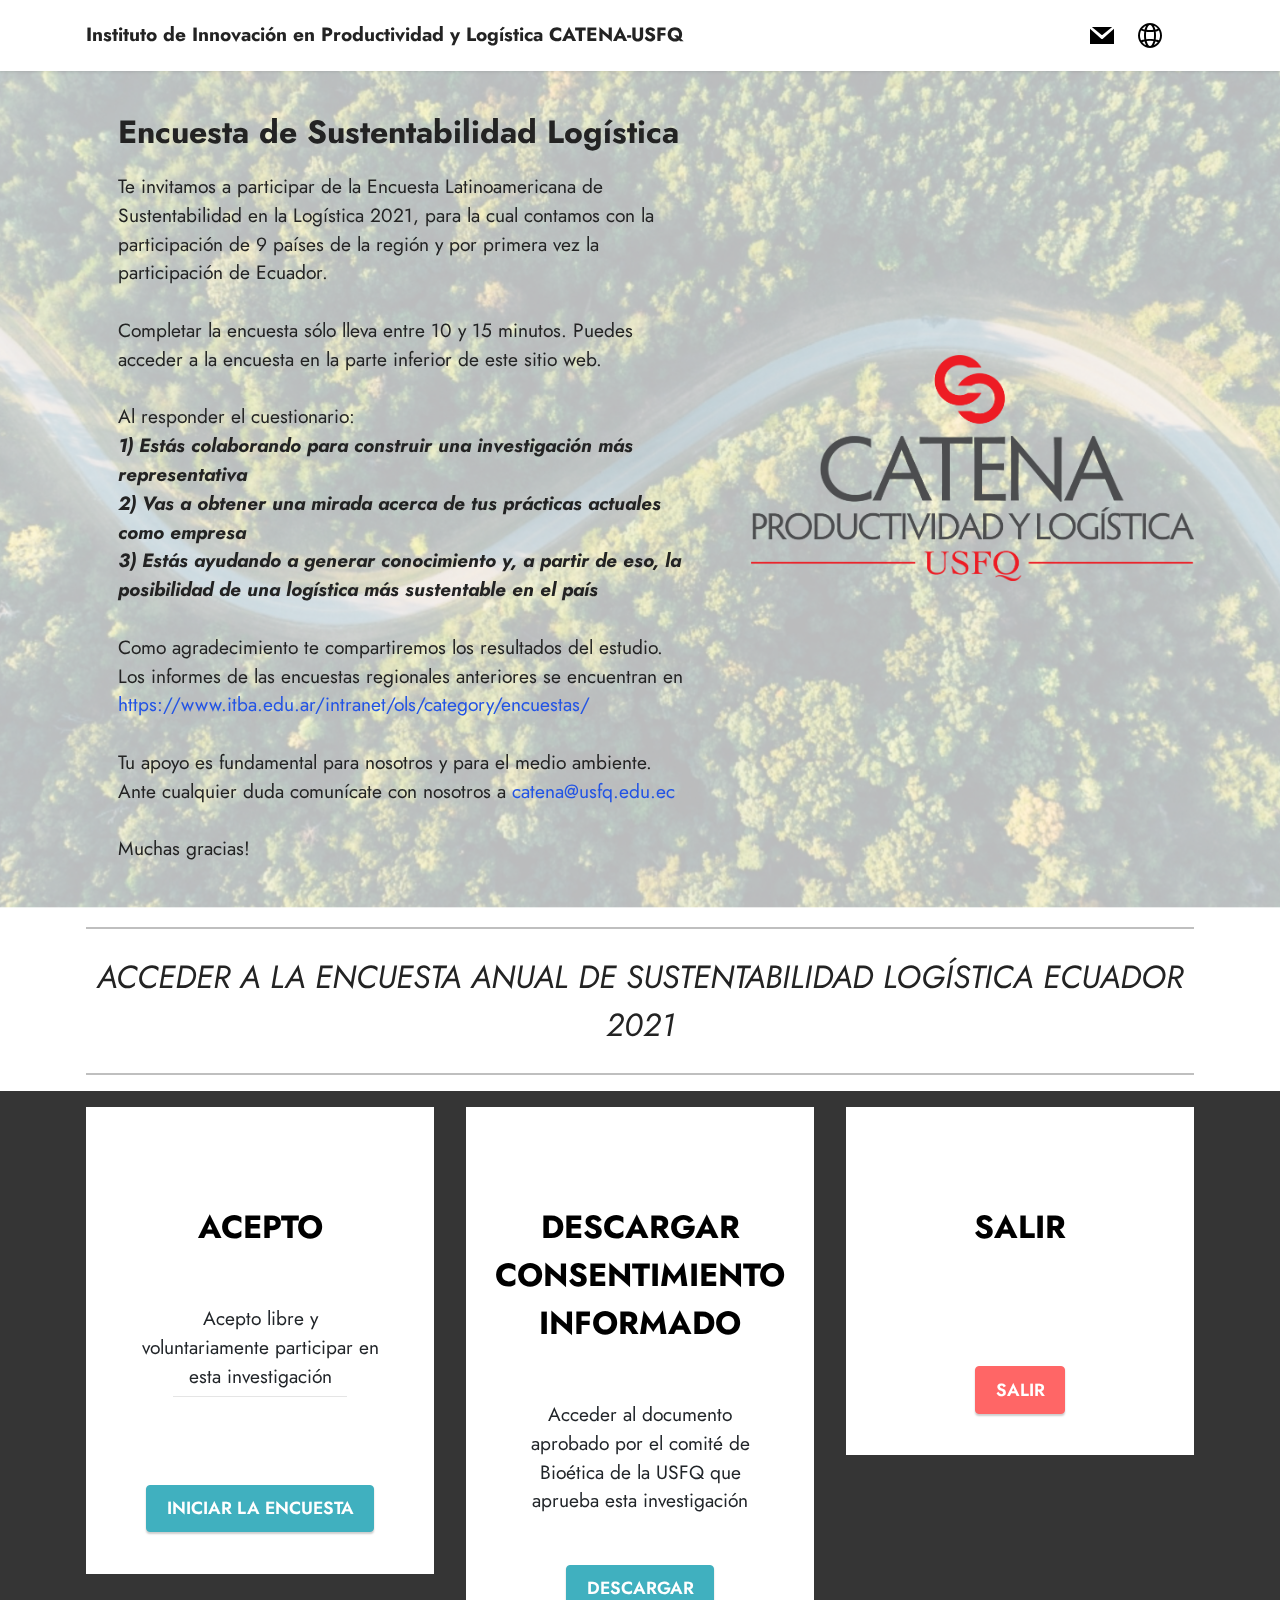
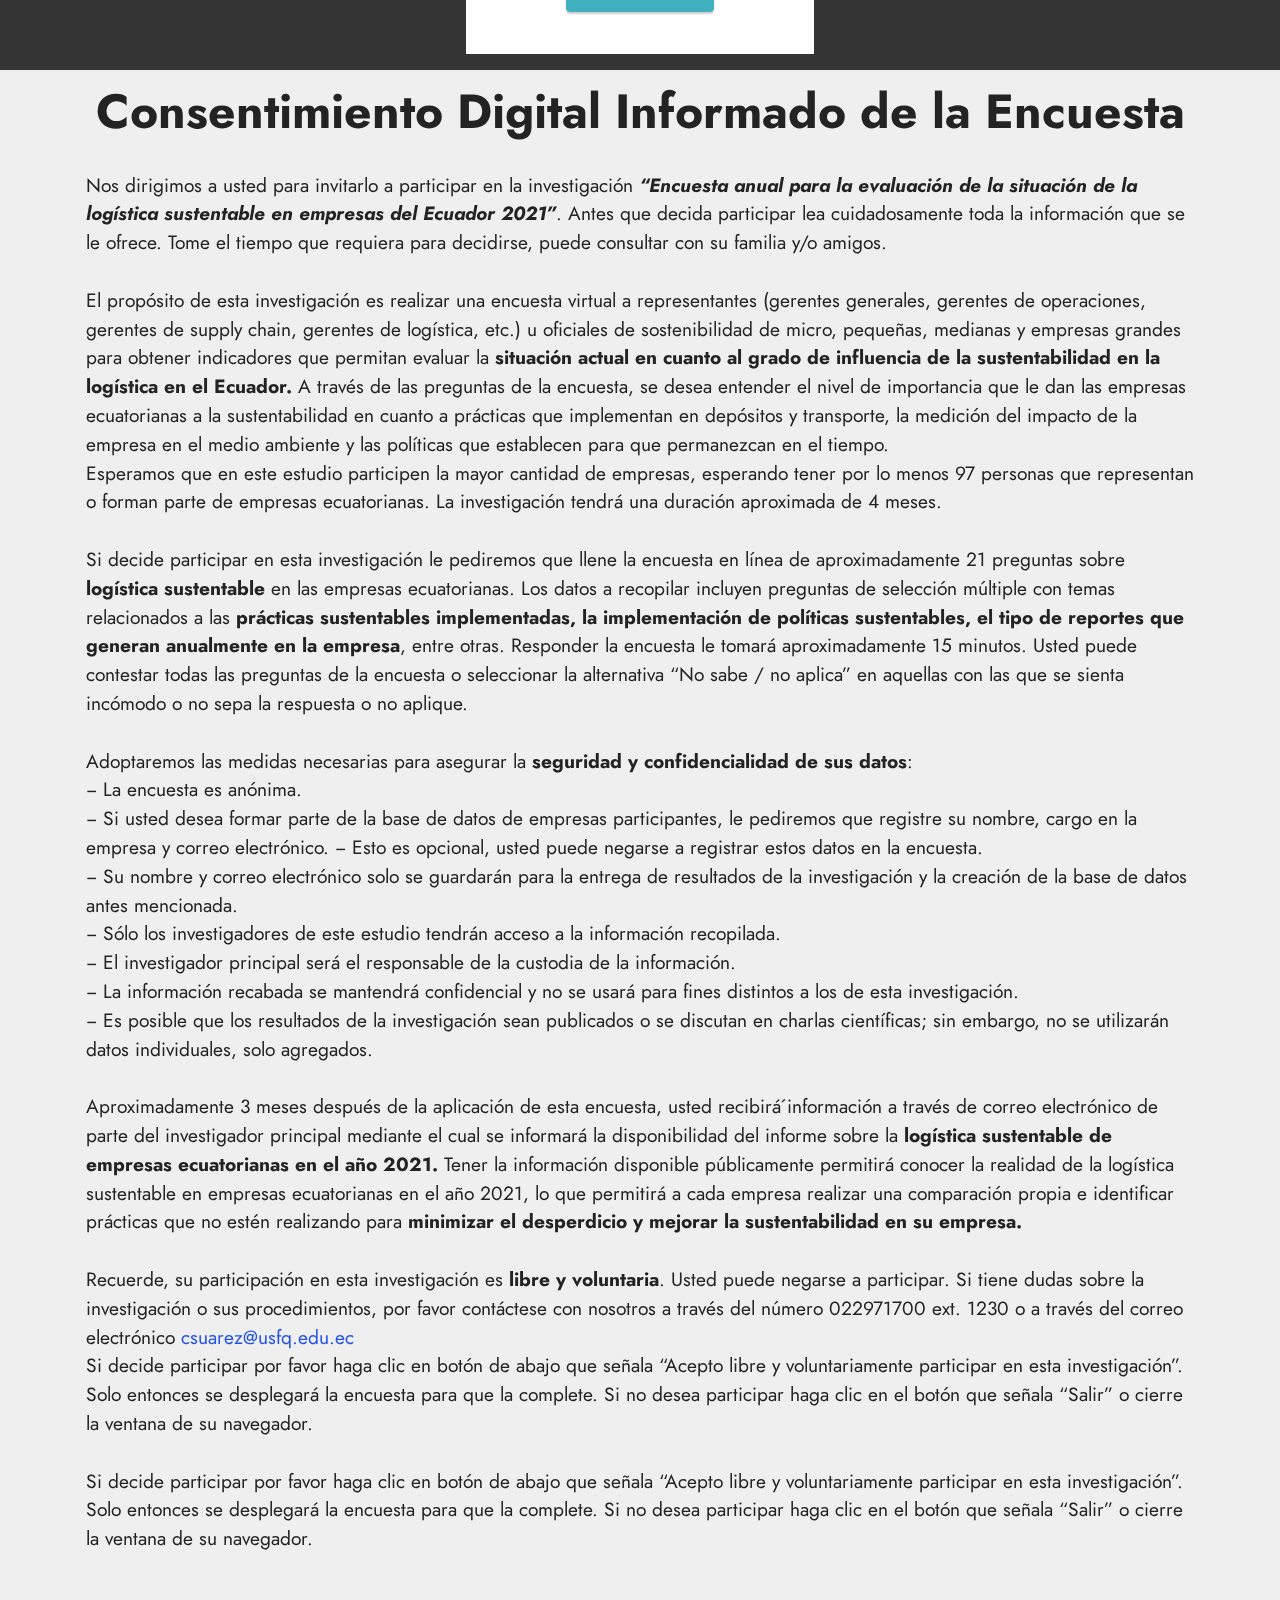
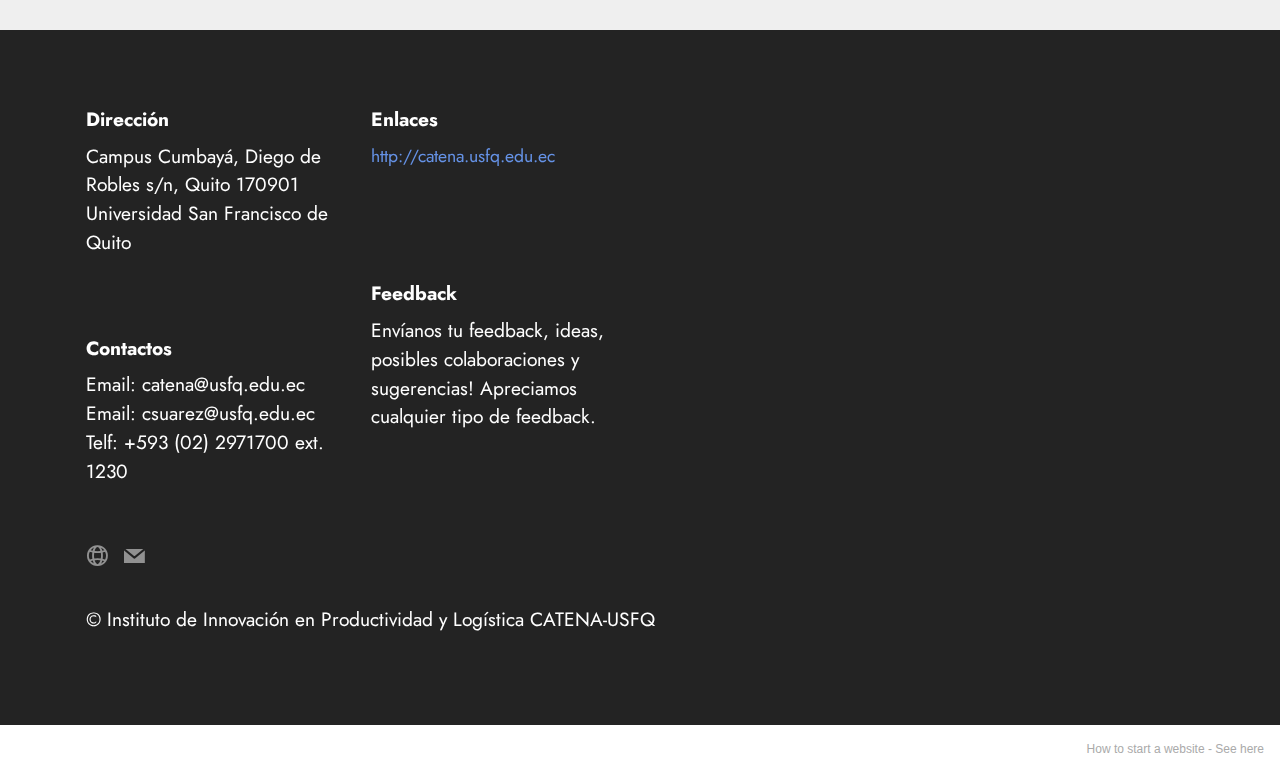
==== commit 2f5a234d: "Add files via upload" ====
--- a/index.html
+++ b/index.html
@@ -8,8 +8,8 @@
   <meta name="viewport" content="width=device-width, initial-scale=1, minimum-scale=1">
   <link rel="shortcut icon" href="assets/images/catena-icon.png" type="image/x-icon">
   <meta name="description" content="">
-
-
+  
+  
   <title>Home</title>
   <link rel="stylesheet" href="assets/web/assets/mobirise-icons2/mobirise2.css">
   <link rel="stylesheet" href="assets/bootstrap/css/bootstrap.min.css">
@@ -22,19 +22,19 @@
   <link rel="preload" href="https://fonts.googleapis.com/css2?family=Jost:ital,wght@0,400;0,700;1,400;1,700&display=swap&display=swap" as="style" onload="this.onload=null;this.rel='stylesheet'">
   <noscript><link rel="stylesheet" href="https://fonts.googleapis.com/css2?family=Jost:ital,wght@0,400;0,700;1,400;1,700&display=swap&display=swap"></noscript>
   <link rel="preload" as="style" href="assets/mobirise/css/mbr-additional.css"><link rel="stylesheet" href="assets/mobirise/css/mbr-additional.css" type="text/css">
-
-
-
-
+  
+  
+  
+  
 </head>
 <body>
-
+  
   <section data-bs-version="5.1" class="menu menu3 cid-sHDq1YCYPX" once="menu" id="menu3-0">
-
+    
     <nav class="navbar navbar-dropdown navbar-fixed-top navbar-expand-lg">
         <div class="container">
             <div class="navbar-brand">
-
+                
                 <span class="navbar-caption-wrap"><a class="navbar-caption text-black text-primary display-7" href="http://catena.usfq.edu.ec" target="_blank">Instituto de Innovación en Productividad y Logística CATENA-USFQ</a></span>
             </div>
             <button class="navbar-toggler" type="button" data-toggle="collapse" data-bs-toggle="collapse" data-target="#navbarSupportedContent" data-bs-target="#navbarSupportedContent" aria-controls="navbarNavAltMarkup" aria-expanded="false" aria-label="Toggle navigation">
@@ -55,17 +55,17 @@
                     <a class="iconfont-wrapper" href="http://catena.usfq.edu.ec" target="_blank">
                         <span class="p-2 mbr-iconfont mobi-mbri-globe-2 mobi-mbri"></span>
                     </a>
-
-
-                </div>
-
+                    
+                    
+                </div>
+                
             </div>
         </div>
     </nav>
 </section>
 
 <section data-bs-version="5.1" class="image2 cid-sHDrsoq8Rf mbr-parallax-background" id="image2-6">
-
+    
 
     <div class="mbr-overlay" style="opacity: 0.7; background-color: rgb(255, 255, 255);">
     </div>
@@ -101,36 +101,8 @@
     </div>
 </section>
 
-<section data-bs-version="5.1" class="content4 cid-sHDq89ZMPV" id="content4-2">
-
-
-    <div class="container">
-        <div class="row justify-content-center">
-            <div class="title col-md-12 col-lg-12">
-                <h3 class="mbr-section-title mbr-fonts-style align-center mb-4 display-2"><strong>Consentimiento Digital Informado de la Encuesta</strong></h3>
-                <h4 class="mbr-section-subtitle align-center mbr-fonts-style mb-4 display-7">Nos dirigimos a usted para invitarlo a participar en la investigación “Encuesta anual para la evaluación de la situación de la logística sustentable en empresas del Ecuador 2021”. Antes que decida participar lea cuidadosamente toda la información que se le ofrece. Tome el tiempo que requiera para decidirse, puede consultar con su familia y/o amigos.<br><br>El propósito de esta investigación es realizar una encuesta virtual a representantes (gerentes generales, gerentes de operaciones, gerentes de supply chain, gerentes de logística, etc.) u oficiales de sostenibilidad de micro, pequeñas, medianas y empresas grandes para obtener indicadores que permitan evaluar la situación actual en cuanto al grado de influencia de la sustentabilidad en la logística en el Ecuador. A través de las preguntas de la encuesta, se desea entender el nivel de importancia que le dan las empresas ecuatorianas a la sustentabilidad en cuanto a prácticas que implementan en depósitos y transporte, la medición del impacto de la empresa en el medio ambiente y las políticas que establecen para que permanezcan en el tiempo.<div>Esperamos que en este estudio participen la mayor cantidad de empresas, esperando tener por lo menos 97 personas que representan o forman parte de empresas ecuatorianas. La investigación tendrá una duración aproximada de 4 meses.
-</div><div><br></div><div>Si decide participar en esta investigación le pediremos que llene la encuesta en línea de aproximadamente 21 preguntas sobre logística sustentable en las empresas ecuatorianas. Los datos a recopilar incluyen preguntas de selección múltiple con temas relacionados a las prácticas sustentables implementadas, la implementación de políticas sustentables, el tipo de reportes que generan anualmente en la empresa, entre otras. Responder la encuesta le tomará aproximadamente 15 minutos. Usted puede contestar todas las preguntas de la encuesta o seleccionar la alternativa “No sabe / no aplica” en aquellas con las que se sienta incómodo o no sepa la respuesta o no aplique.
-</div><div>Adoptaremos las medidas necesarias para asegurar la seguridad y confidencialidad de sus datos:
-</div><div>− La encuesta es anónima.
-</div><div>− Si usted desea formar parte de la base de datos de empresas participantes, le pediremos que registre su nombre, cargo en la empresa y correo electrónico. − Esto es opcional, usted puede negarse a registrar estos datos en la encuesta.
-</div><div>− Su nombre y correo electrónico solo se guardarán para la entrega de resultados de la investigación y la creación de la base de datos antes mencionada.
-</div><div>− Sólo los investigadores de este estudio tendrán acceso a la información recopilada.
-</div><div>− El investigador principal será el responsable de la custodia de la información.
-</div><div>− La información recabada se mantendrá confidencial y no se usará para fines distintos a los de esta investigación.
-</div><div>− Es posible que los resultados de la investigación sean publicados o se discutan en charlas científicas; sin embargo, no se utilizarán datos individuales, solo agregados.
-</div><div>Aproximadamente 3 meses después de la aplicación de esta encuesta, usted recibirá́ información a través de correo electrónico de parte del investigador principal mediante el cual se informará la disponibilidad del informe sobre la logística sustentable de empresas ecuatorianas en el año 2021. Tener la información disponible públicamente permitirá conocer la realidad de la logística sustentable en empresas ecuatorianas en el año 2021, lo que permitirá a cada empresa realizar una comparación propia e identificar prácticas que no estén realizando para minimizar el desperdicio y mejorar la sustentabilidad en su empresa.
-</div><div><span style="font-size: 1.2rem;"><br></span></div><div><span style="font-size: 1.2rem;">R</span><span style="font-size: 1.2rem;">ecuerde, su participación en esta investigación es libre y voluntaria. Usted puede negarse a participar. Si tiene dudas sobre la investigación o sus procedimientos, por favor contáctese con nosotros a través del número 022971700 ext. 1230 o a través del correo electrónico </span><a href="mailto:csuarez@usfq.edu.ec" class="text-info" style="font-size: 1.2rem;">csuarez@usfq.edu.ec</a><br></div><div>Si decide participar por favor haga clic en botón de abajo que señala “Acepto libre y voluntariamente participar en esta investigación”. Solo entonces se desplegará la encuesta para que la complete. Si no desea participar haga clic en el botón que señala “Salir” o cierre la ventana de su navegador.</div><br><div>Si decide participar por favor haga clic en botón de abajo que señala “Acepto libre y voluntariamente participar en esta investigación”. Solo entonces se desplegará la encuesta para que la complete. Si no desea participar haga clic en el botón que señala “Salir” o cierre la ventana de su navegador.
-</div><div><br></div><div>
-</div><div>
-</div></h4>
-
-            </div>
-        </div>
-    </div>
-</section>
-
 <section data-bs-version="5.1" class="content6 cid-sHDw7UQJCP" id="content6-7">
-
+    
     <div class="container">
         <div class="row justify-content-center">
             <div class="col-md-12 col-lg-12">
@@ -143,9 +115,9 @@
 </section>
 
 <section data-bs-version="5.1" class="pricing2 cid-sHDqs50iaF" id="pricing2-4">
-
-
-
+    
+
+    
     <div class="container">
         <div class="row justify-content-center">
             <div class="col-12 col-md-6 align-center col-lg-4">
@@ -203,16 +175,44 @@
                     </div>
                 </div>
             </div>
-
+            
+        </div>
+    </div>
+</section>
+
+<section data-bs-version="5.1" class="content4 cid-sHDq89ZMPV" id="content4-2">
+    
+    
+    <div class="container">
+        <div class="row justify-content-center">
+            <div class="title col-md-12 col-lg-12">
+                <h3 class="mbr-section-title mbr-fonts-style align-center mb-4 display-2"><strong>Consentimiento Digital Informado de la Encuesta</strong></h3>
+                <h4 class="mbr-section-subtitle align-center mbr-fonts-style mb-4 display-7">Nos dirigimos a usted para invitarlo a participar en la investigación <em><strong>“Encuesta anual para la evaluación de la situación de la logística sustentable en empresas del Ecuador 2021”</strong></em>. Antes que decida participar lea cuidadosamente toda la información que se le ofrece. Tome el tiempo que requiera para decidirse, puede consultar con su familia y/o amigos.<br><br>El propósito de esta investigación es realizar una encuesta virtual a representantes (gerentes generales, gerentes de operaciones, gerentes de supply chain, gerentes de logística, etc.) u oficiales de sostenibilidad de micro, pequeñas, medianas y empresas grandes para obtener indicadores que permitan evaluar la <strong>situación actual en cuanto al grado de influencia de la sustentabilidad en la logística en el Ecuador.</strong> A través de las preguntas de la encuesta, se desea entender el nivel de importancia que le dan las empresas ecuatorianas a la sustentabilidad en cuanto a prácticas que implementan en depósitos y transporte, la medición del impacto de la empresa en el medio ambiente y las políticas que establecen para que permanezcan en el tiempo.<div>Esperamos que en este estudio participen la mayor cantidad de empresas, esperando tener por lo menos 97 personas que representan o forman parte de empresas ecuatorianas. La investigación tendrá una duración aproximada de 4 meses.
+</div><div><br></div><div>Si decide participar en esta investigación le pediremos que llene la encuesta en línea de aproximadamente 21 preguntas sobre <strong>logística sustentable</strong> en las empresas ecuatorianas. Los datos a recopilar incluyen preguntas de selección múltiple con temas relacionados a las <strong>prácticas sustentables implementadas, la implementación de políticas sustentables, el tipo de reportes que generan anualmente en la empresa</strong>, entre otras. Responder la encuesta le tomará aproximadamente 15 minutos. Usted puede contestar todas las preguntas de la encuesta o seleccionar la alternativa “No sabe / no aplica” en aquellas con las que se sienta incómodo o no sepa la respuesta o no aplique.</div><br><div>
+</div><div>Adoptaremos las medidas necesarias para asegurar la <strong>seguridad y confidencialidad de sus datos</strong>:
+</div><div>− La encuesta es anónima.
+</div><div>− Si usted desea formar parte de la base de datos de empresas participantes, le pediremos que registre su nombre, cargo en la empresa y correo electrónico. − Esto es opcional, usted puede negarse a registrar estos datos en la encuesta.
+</div><div>− Su nombre y correo electrónico solo se guardarán para la entrega de resultados de la investigación y la creación de la base de datos antes mencionada.
+</div><div>− Sólo los investigadores de este estudio tendrán acceso a la información recopilada.
+</div><div>− El investigador principal será el responsable de la custodia de la información.
+</div><div>− La información recabada se mantendrá confidencial y no se usará para fines distintos a los de esta investigación.
+</div><div>− Es posible que los resultados de la investigación sean publicados o se discutan en charlas científicas; sin embargo, no se utilizarán datos individuales, solo agregados.</div><br><div>
+</div><div>Aproximadamente 3 meses después de la aplicación de esta encuesta, usted recibirá́ información a través de correo electrónico de parte del investigador principal mediante el cual se informará la disponibilidad del informe sobre la <strong>logística sustentable de empresas ecuatorianas en el año 2021.</strong> Tener la información disponible públicamente permitirá conocer la realidad de la logística sustentable en empresas ecuatorianas en el año 2021, lo que permitirá a cada empresa realizar una comparación propia e identificar prácticas que no estén realizando para <strong>minimizar el desperdicio y mejorar la sustentabilidad en su empresa.
+</strong></div><div><span style="font-size: 1.2rem;"><br></span></div><div><span style="font-size: 1.2rem;">R</span><span style="font-size: 1.2rem;">ecuerde, su participación en esta investigación es<strong> libre y voluntaria</strong>. Usted puede negarse a participar. Si tiene dudas sobre la investigación o sus procedimientos, por favor contáctese con nosotros a través del número 022971700 ext. 1230 o a través del correo electrónico </span><a href="mailto:csuarez@usfq.edu.ec" class="text-info" style="font-size: 1.2rem;">csuarez@usfq.edu.ec</a><br></div><div>Si decide participar por favor haga clic en botón de abajo que señala “Acepto libre y voluntariamente participar en esta investigación”. Solo entonces se desplegará la encuesta para que la complete. Si no desea participar haga clic en el botón que señala “Salir” o cierre la ventana de su navegador.</div><br><div>Si decide participar por favor haga clic en botón de abajo que señala “Acepto libre y voluntariamente participar en esta investigación”. Solo entonces se desplegará la encuesta para que la complete. Si no desea participar haga clic en el botón que señala “Salir” o cierre la ventana de su navegador.
+</div><div><br></div><div>
+</div><div>
+</div></h4>
+                
+            </div>
         </div>
     </div>
 </section>
 
 <section data-bs-version="5.1" class="footer6 cid-sHDqjlzwtM" once="footers" id="footer6-3">
 
-
-
-
+    
+
+    
 
     <div class="container">
         <div class="row content mbr-white">
@@ -242,7 +242,7 @@
                 <p class="mbr-text mbr-fonts-style mb-4 display-7">Envíanos tu feedback, ideas, posibles colaboraciones y sugerencias! Apreciamos cualquier tipo de feedback.</p>
             </div>
             <div class="col-12 col-md-6">
-                <div class="google-map"><iframe frameborder="0" style="border:0" src="https://www.google.com/maps/embed/v1/place?key=AIzaSyDk89J4FSunMF33ruMVWJaJht_Ro0kvoXs&amp;q=USFQ, Quito, Ecuador" allowfullscreen=""></iframe></div>
+                <div class="google-map"><iframe frameborder="0" style="border:0" src="https://www.google.com/maps/embed/v1/place?key=AIzaSyCNveGQ9bfpKFwWzQLLftrR9hNiHwdqQG8&amp;q=USFQ, Quito, Ecuador" allowfullscreen=""></iframe></div>
             </div>
             <div class="col-md-6">
                 <div class="social-list align-left">
@@ -256,10 +256,10 @@
                             <span class="mbr-iconfont mbr-iconfont-social socicon-mail socicon"></span>
                         </a>
                     </div>
-
-
-
-
+                    
+                    
+                    
+                    
                 </div>
             </div>
         </div>
@@ -275,8 +275,8 @@
             </div>
         </div>
     </div>
-</section><section style="background-color: #fff; font-family: -apple-system, BlinkMacSystemFont, 'Segoe UI', 'Roboto', 'Helvetica Neue', Arial, sans-serif; color:#aaa; font-size:12px; padding: 0; align-items: center; display: flex;"><a href="https://mobirise.site/n" style="flex: 1 1; height: 3rem; padding-left: 1rem;"></a><p style="flex: 0 0 auto; margin:0; padding-right:1rem;"><a href="https://mobirise.site/e" style="color:#aaa;"></a></p></section><script src="assets/bootstrap/js/bootstrap.bundle.min.js"></script>  <script src="assets/parallax/jarallax.js"></script>  <script src="assets/smoothscroll/smooth-scroll.js"></script>  <script src="assets/ytplayer/index.js"></script>  <script src="assets/dropdown/js/navbar-dropdown.js"></script>  <script src="assets/theme/js/script.js"></script>  
-
-
+</section><section style="background-color: #fff; font-family: -apple-system, BlinkMacSystemFont, 'Segoe UI', 'Roboto', 'Helvetica Neue', Arial, sans-serif; color:#aaa; font-size:12px; padding: 0; align-items: center; display: flex;"><a href="https://mobirise.site/b" style="flex: 1 1; height: 3rem; padding-left: 1rem;"></a><p style="flex: 0 0 auto; margin:0; padding-right:1rem;">How to start a website - <a href="https://mobirise.site/x" style="color:#aaa;">See here</a></p></section><script src="assets/bootstrap/js/bootstrap.bundle.min.js"></script>  <script src="assets/parallax/jarallax.js"></script>  <script src="assets/smoothscroll/smooth-scroll.js"></script>  <script src="assets/ytplayer/index.js"></script>  <script src="assets/dropdown/js/navbar-dropdown.js"></script>  <script src="assets/theme/js/script.js"></script>  
+  
+  
 </body>
-</html>
+</html>--- a/assets/mobirise/css/mbr-additional.css
+++ b/assets/mobirise/css/mbr-additional.css
@@ -1053,14 +1053,6 @@
 .cid-sHDrsoq8Rf .mbr-text {
   text-align: left;
 }
-.cid-sHDq89ZMPV {
-  padding-top: 1rem;
-  padding-bottom: 1rem;
-  background-color: #efefef;
-}
-.cid-sHDq89ZMPV .mbr-section-subtitle {
-  text-align: left;
-}
 .cid-sHDw7UQJCP {
   padding-top: 1rem;
   padding-bottom: 1rem;
@@ -1074,7 +1066,7 @@
 }
 .cid-sHDqs50iaF {
   padding-top: 1rem;
-  padding-bottom: 5rem;
+  padding-bottom: 1rem;
   background: #353535;
 }
 .cid-sHDqs50iaF .list-group-item {
@@ -1117,6 +1109,14 @@
   .cid-sHDqs50iaF .plan {
     margin-bottom: 2rem;
   }
+}
+.cid-sHDq89ZMPV {
+  padding-top: 1rem;
+  padding-bottom: 1rem;
+  background-color: #efefef;
+}
+.cid-sHDq89ZMPV .mbr-section-subtitle {
+  text-align: left;
 }
 .cid-sHDqjlzwtM {
   padding-top: 75px;
--- a/assets/mobirise/css/mbr-additional.css
+++ b/assets/mobirise/css/mbr-additional.css
@@ -1053,14 +1053,6 @@
 .cid-sHDrsoq8Rf .mbr-text {
   text-align: left;
 }
-.cid-sHDq89ZMPV {
-  padding-top: 1rem;
-  padding-bottom: 1rem;
-  background-color: #efefef;
-}
-.cid-sHDq89ZMPV .mbr-section-subtitle {
-  text-align: left;
-}
 .cid-sHDw7UQJCP {
   padding-top: 1rem;
   padding-bottom: 1rem;
@@ -1074,7 +1066,7 @@
 }
 .cid-sHDqs50iaF {
   padding-top: 1rem;
-  padding-bottom: 5rem;
+  padding-bottom: 1rem;
   background: #353535;
 }
 .cid-sHDqs50iaF .list-group-item {
@@ -1117,6 +1109,14 @@
   .cid-sHDqs50iaF .plan {
     margin-bottom: 2rem;
   }
+}
+.cid-sHDq89ZMPV {
+  padding-top: 1rem;
+  padding-bottom: 1rem;
+  background-color: #efefef;
+}
+.cid-sHDq89ZMPV .mbr-section-subtitle {
+  text-align: left;
 }
 .cid-sHDqjlzwtM {
   padding-top: 75px;
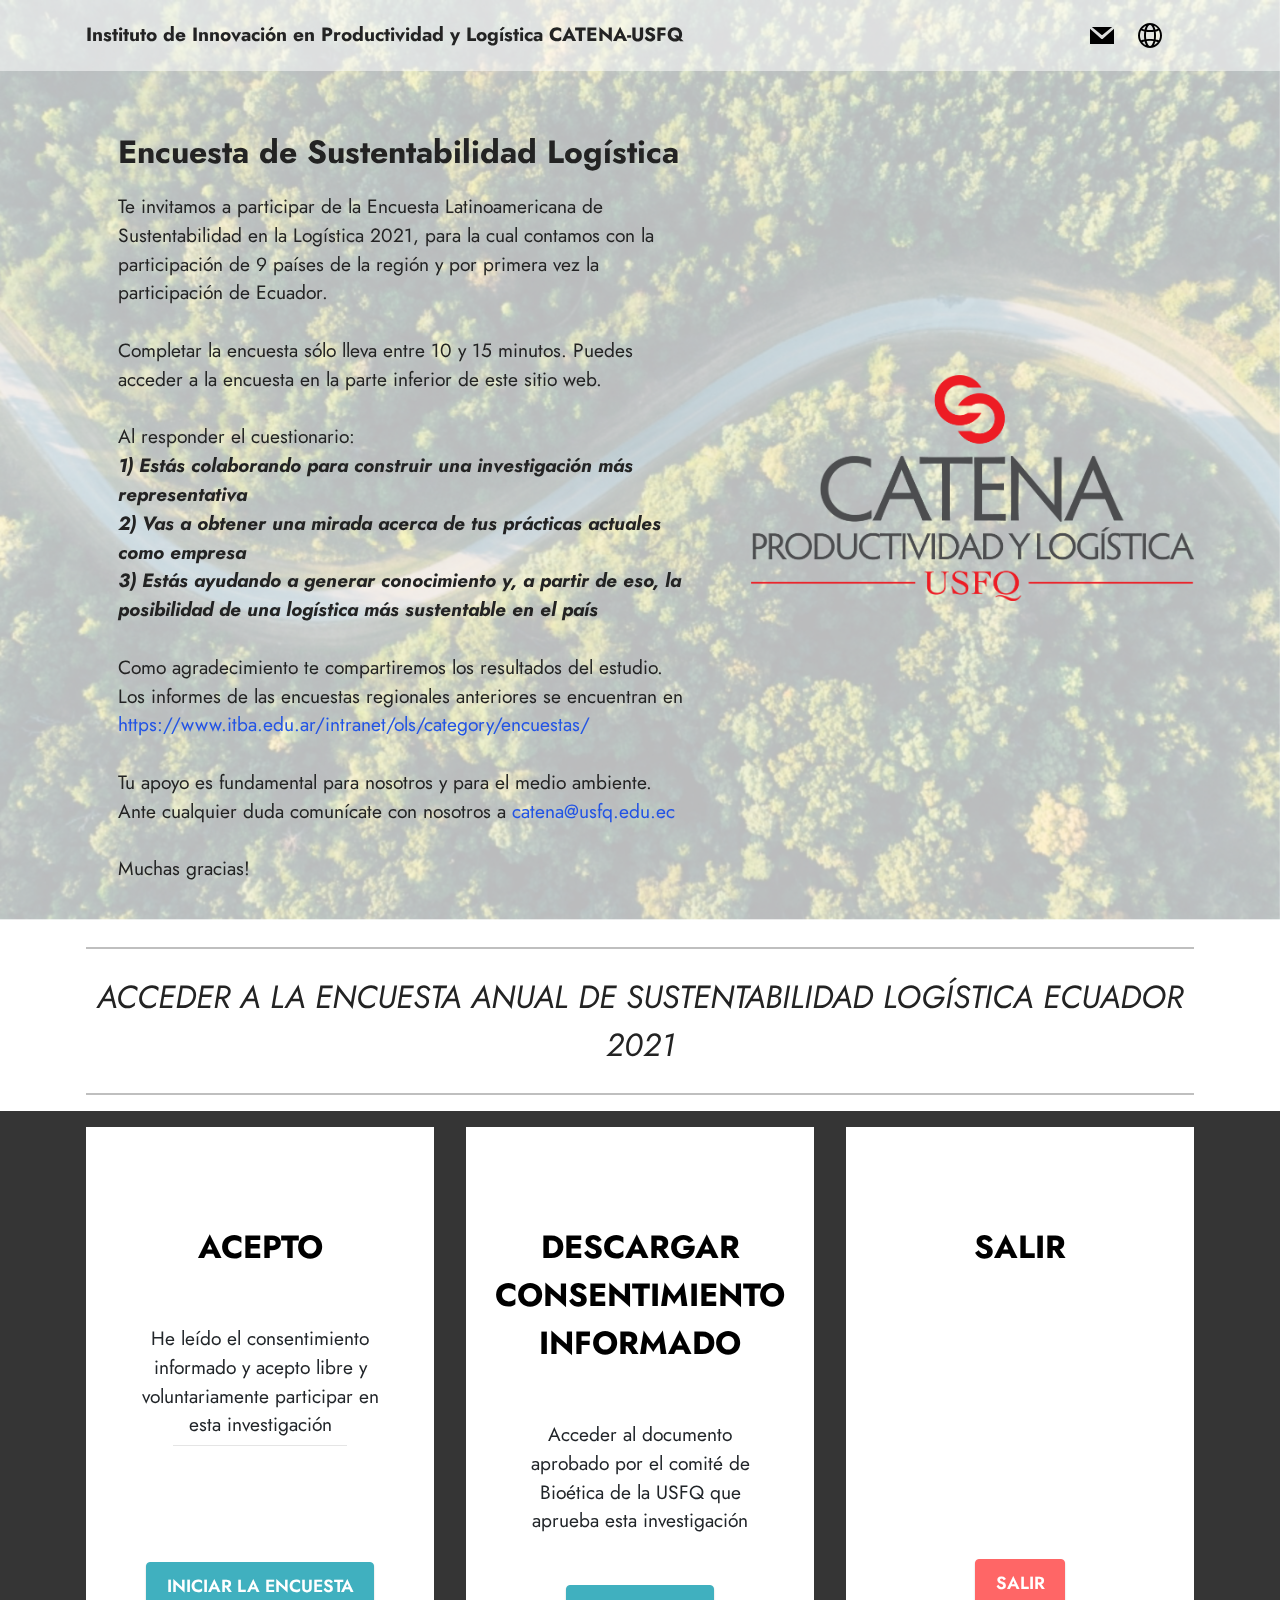
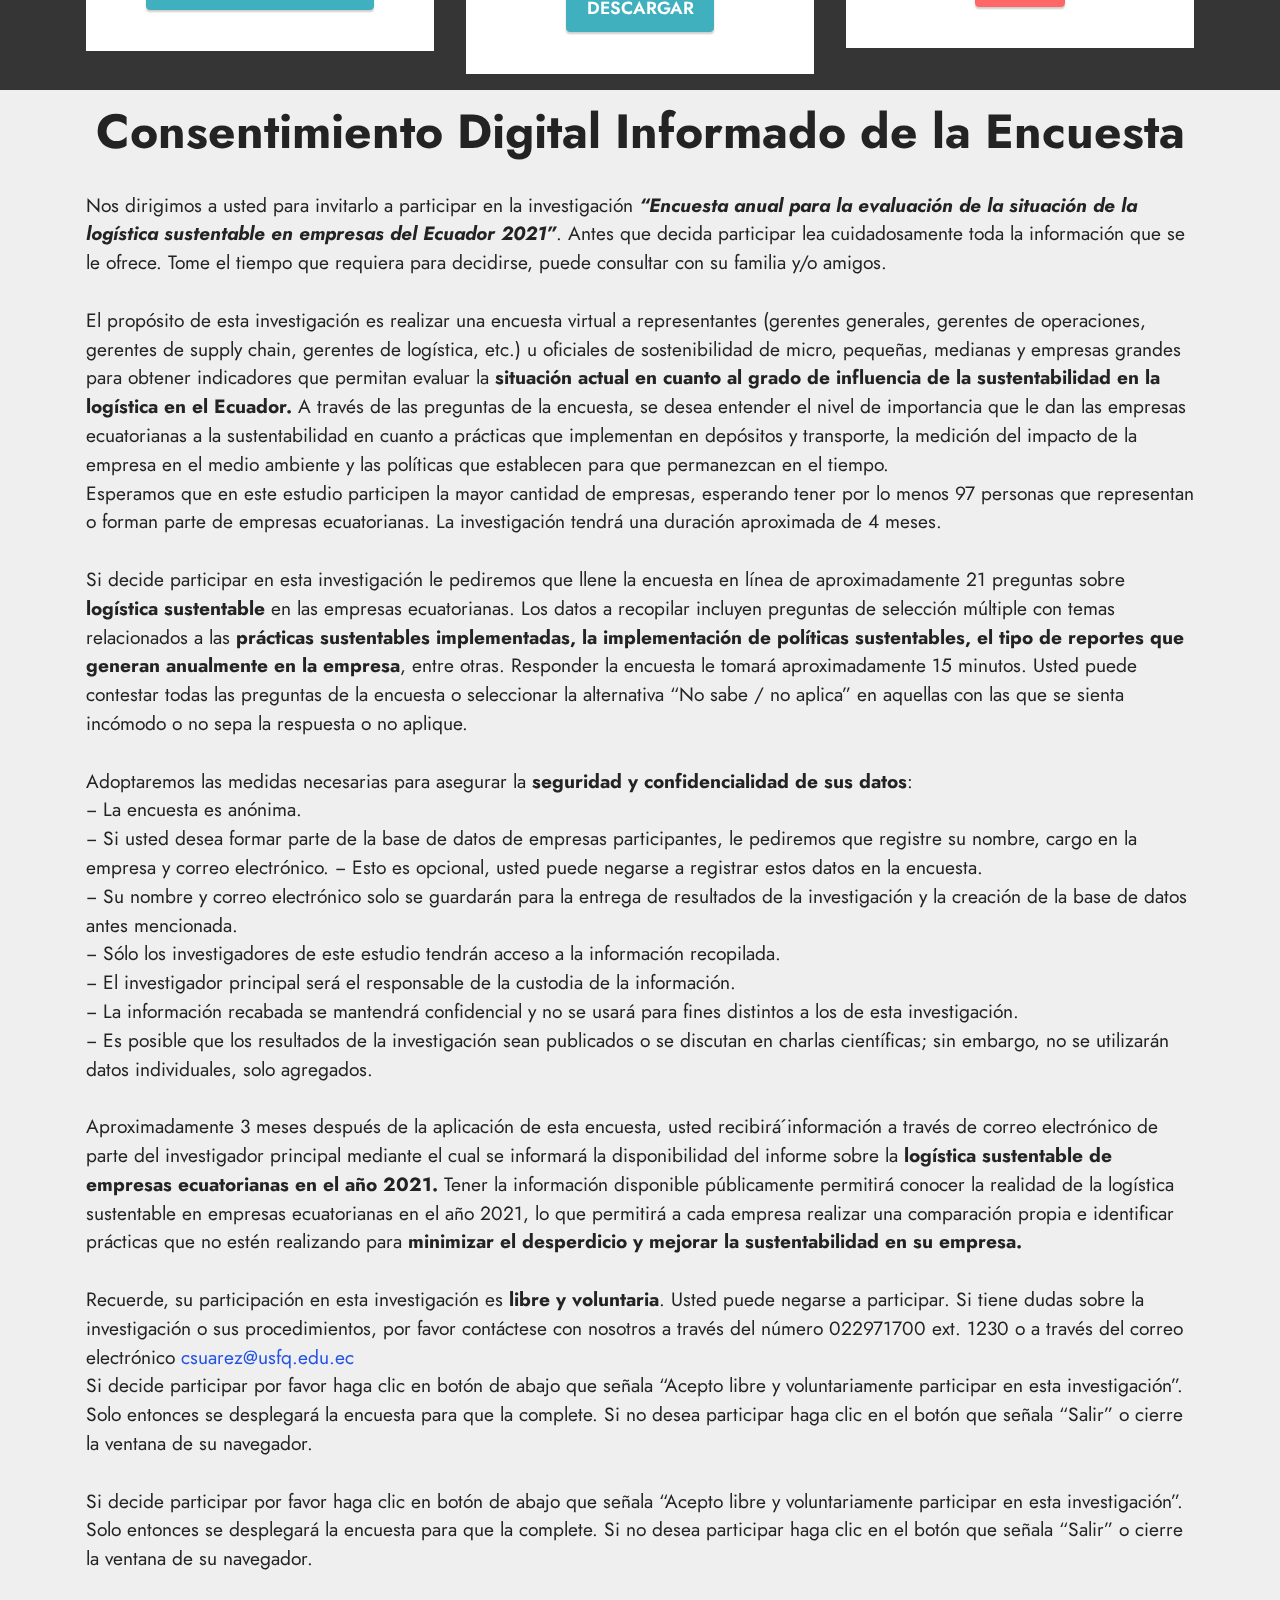
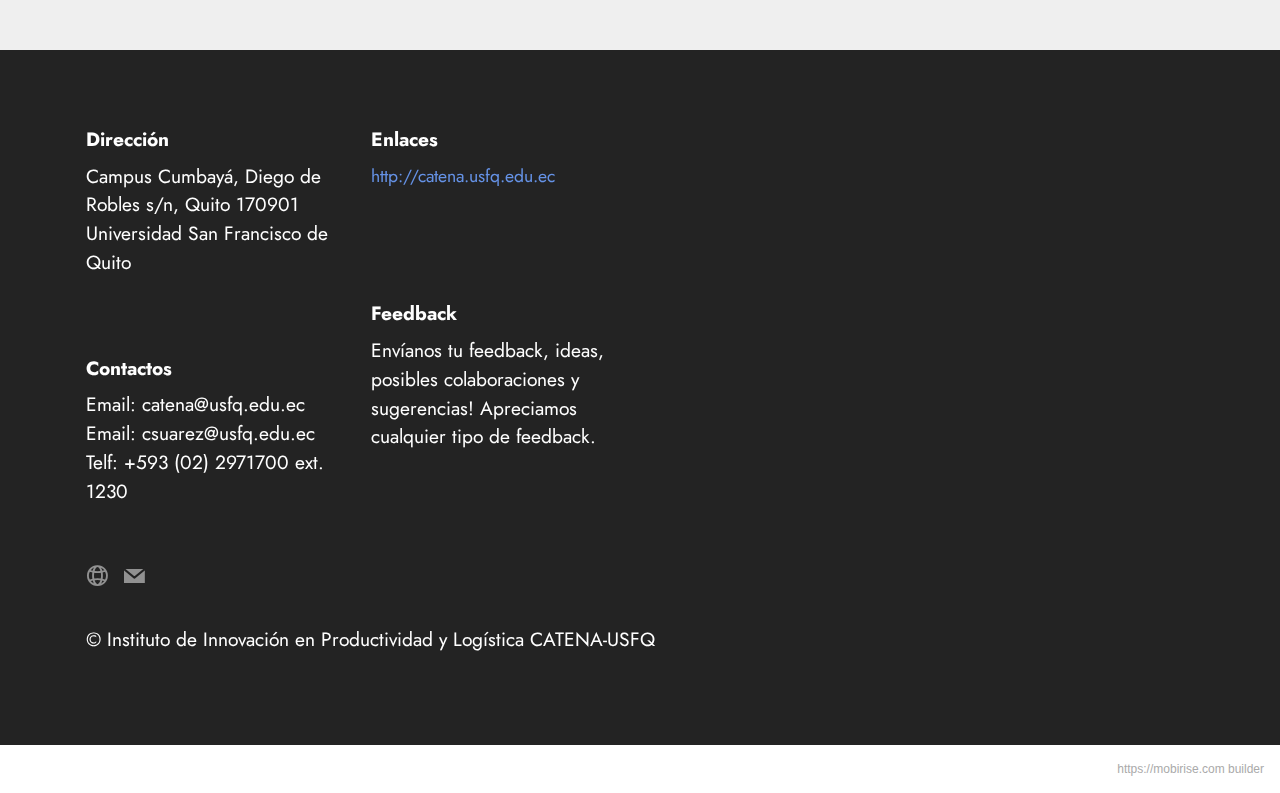
==== commit ef83578d: "Add files via upload" ====
--- a/index.html
+++ b/index.html
@@ -19,8 +19,8 @@
   <link rel="stylesheet" href="assets/dropdown/css/style.css">
   <link rel="stylesheet" href="assets/socicon/css/styles.css">
   <link rel="stylesheet" href="assets/theme/css/style.css">
-  <link rel="preload" href="https://fonts.googleapis.com/css2?family=Jost:ital,wght@0,400;0,700;1,400;1,700&display=swap&display=swap" as="style" onload="this.onload=null;this.rel='stylesheet'">
-  <noscript><link rel="stylesheet" href="https://fonts.googleapis.com/css2?family=Jost:ital,wght@0,400;0,700;1,400;1,700&display=swap&display=swap"></noscript>
+  <link rel="preload" href="https://fonts.googleapis.com/css?family=Jost:100,200,300,400,500,600,700,800,900,100i,200i,300i,400i,500i,600i,700i,800i,900i&display=swap" as="style" onload="this.onload=null;this.rel='stylesheet'">
+  <noscript><link rel="stylesheet" href="https://fonts.googleapis.com/css?family=Jost:100,200,300,400,500,600,700,800,900,100i,200i,300i,400i,500i,600i,700i,800i,900i&display=swap"></noscript>
   <link rel="preload" as="style" href="assets/mobirise/css/mbr-additional.css"><link rel="stylesheet" href="assets/mobirise/css/mbr-additional.css" type="text/css">
   
   
@@ -132,7 +132,7 @@
                     <div class="plan-body">
                         <div class="plan-list mb-4">
                             <ul class="list-group mbr-fonts-style list-group-flush display-7">
-                                <li class="list-group-item">Acepto libre y voluntariamente participar en esta investigación</li><li class="list-group-item"><br></li>
+                                <li class="list-group-item"><span style="background-color: transparent; font-size: 1.2rem;">He leído el consentimiento informado y acepto libre y voluntariamente participar en esta investigación</span></li><br><li class="list-group-item"><br></li>
                             </ul>
                         </div>
                         <div class="mbr-section-btn text-center"><a href="https://es.surveymonkey.com/r/ECELSL" class="btn btn-success display-4" target="_blank">INICIAR LA ENCUESTA</a></div>
@@ -145,7 +145,7 @@
                         <h6 class="plan-title mbr-fonts-style mb-3 display-5"><strong>&nbsp;</strong></h6>
                         <div class="plan-price">
                             <p class="price mbr-fonts-style m-0 display-5"><strong>DESCARGAR CONSENTIMIENTO INFORMADO</strong></p>
-                            <p class="price-term mbr-fonts-style mb-3 display-7"><strong>&nbsp;</strong></p>
+                            <p class="price-term mbr-fonts-style mb-3 display-7">&nbsp;</p>
                         </div>
                     </div>
                     <div class="plan-body">
@@ -164,7 +164,7 @@
                         <h6 class="plan-title mbr-fonts-style mb-3 display-5"><strong>&nbsp;</strong></h6>
                         <div class="plan-price">
                             <p class="price mbr-fonts-style m-0 display-5"><strong>SALIR</strong></p>
-                            <p class="price-term mbr-fonts-style mb-3 display-7"><strong>&nbsp;</strong></p>
+                            <p class="price-term mbr-fonts-style mb-3 display-7"><strong>&nbsp;</strong><br><br><br><br><br><br><strong><br></strong></p>
                         </div>
                     </div>
                     <div class="plan-body">
@@ -275,7 +275,7 @@
             </div>
         </div>
     </div>
-</section><section style="background-color: #fff; font-family: -apple-system, BlinkMacSystemFont, 'Segoe UI', 'Roboto', 'Helvetica Neue', Arial, sans-serif; color:#aaa; font-size:12px; padding: 0; align-items: center; display: flex;"><a href="https://mobirise.site/b" style="flex: 1 1; height: 3rem; padding-left: 1rem;"></a><p style="flex: 0 0 auto; margin:0; padding-right:1rem;">How to start a website - <a href="https://mobirise.site/x" style="color:#aaa;">See here</a></p></section><script src="assets/bootstrap/js/bootstrap.bundle.min.js"></script>  <script src="assets/parallax/jarallax.js"></script>  <script src="assets/smoothscroll/smooth-scroll.js"></script>  <script src="assets/ytplayer/index.js"></script>  <script src="assets/dropdown/js/navbar-dropdown.js"></script>  <script src="assets/theme/js/script.js"></script>  
+</section><section style="background-color: #fff; font-family: -apple-system, BlinkMacSystemFont, 'Segoe UI', 'Roboto', 'Helvetica Neue', Arial, sans-serif; color:#aaa; font-size:12px; padding: 0; align-items: center; display: flex;"><a href="https://mobirise.site/h" style="flex: 1 1; height: 3rem; padding-left: 1rem;"></a><p style="flex: 0 0 auto; margin:0; padding-right:1rem;"><a href="https://mobirise.site" style="color:#aaa;">https://mobirise.com</a> builder</p></section><script src="assets/bootstrap/js/bootstrap.bundle.min.js"></script>  <script src="assets/parallax/jarallax.js"></script>  <script src="assets/smoothscroll/smooth-scroll.js"></script>  <script src="assets/ytplayer/index.js"></script>  <script src="assets/dropdown/js/navbar-dropdown.js"></script>  <script src="assets/theme/js/script.js"></script>  
   
   
 </body>
--- a/assets/mobirise/css/mbr-additional.css
+++ b/assets/mobirise/css/mbr-additional.css
@@ -685,8 +685,6 @@
 .cid-sHDq1YCYPX {
   z-index: 1000;
   width: 100%;
-  position: relative;
-  min-height: 60px;
 }
 .cid-sHDq1YCYPX nav.navbar {
   position: fixed;
@@ -786,8 +784,7 @@
   min-height: 70px;
   transition: all 0.3s;
   border-bottom: 1px solid transparent;
-  box-shadow: 0 1px 3px 0 rgba(0, 0, 0, 0.1);
-  background: #ffffff;
+  background: rgba(255, 255, 255, 0.5);
 }
 .cid-sHDq1YCYPX .navbar.opened {
   transition: all 0.3s;
@@ -1030,7 +1027,7 @@
   }
 }
 .cid-sHDrsoq8Rf {
-  padding-top: 1rem;
+  padding-top: 6rem;
   padding-bottom: 0rem;
   background-image: url("../../../assets/images/sustainability.jpg");
 }
@@ -1211,8 +1208,6 @@
 .cid-sHDq1YCYPX {
   z-index: 1000;
   width: 100%;
-  position: relative;
-  min-height: 60px;
 }
 .cid-sHDq1YCYPX nav.navbar {
   position: fixed;
@@ -1312,8 +1307,7 @@
   min-height: 70px;
   transition: all 0.3s;
   border-bottom: 1px solid transparent;
-  box-shadow: 0 1px 3px 0 rgba(0, 0, 0, 0.1);
-  background: #ffffff;
+  background: rgba(255, 255, 255, 0.5);
 }
 .cid-sHDq1YCYPX .navbar.opened {
   transition: all 0.3s;
--- a/assets/mobirise/css/mbr-additional.css
+++ b/assets/mobirise/css/mbr-additional.css
@@ -685,8 +685,6 @@
 .cid-sHDq1YCYPX {
   z-index: 1000;
   width: 100%;
-  position: relative;
-  min-height: 60px;
 }
 .cid-sHDq1YCYPX nav.navbar {
   position: fixed;
@@ -786,8 +784,7 @@
   min-height: 70px;
   transition: all 0.3s;
   border-bottom: 1px solid transparent;
-  box-shadow: 0 1px 3px 0 rgba(0, 0, 0, 0.1);
-  background: #ffffff;
+  background: rgba(255, 255, 255, 0.5);
 }
 .cid-sHDq1YCYPX .navbar.opened {
   transition: all 0.3s;
@@ -1030,7 +1027,7 @@
   }
 }
 .cid-sHDrsoq8Rf {
-  padding-top: 1rem;
+  padding-top: 6rem;
   padding-bottom: 0rem;
   background-image: url("../../../assets/images/sustainability.jpg");
 }
@@ -1211,8 +1208,6 @@
 .cid-sHDq1YCYPX {
   z-index: 1000;
   width: 100%;
-  position: relative;
-  min-height: 60px;
 }
 .cid-sHDq1YCYPX nav.navbar {
   position: fixed;
@@ -1312,8 +1307,7 @@
   min-height: 70px;
   transition: all 0.3s;
   border-bottom: 1px solid transparent;
-  box-shadow: 0 1px 3px 0 rgba(0, 0, 0, 0.1);
-  background: #ffffff;
+  background: rgba(255, 255, 255, 0.5);
 }
 .cid-sHDq1YCYPX .navbar.opened {
   transition: all 0.3s;
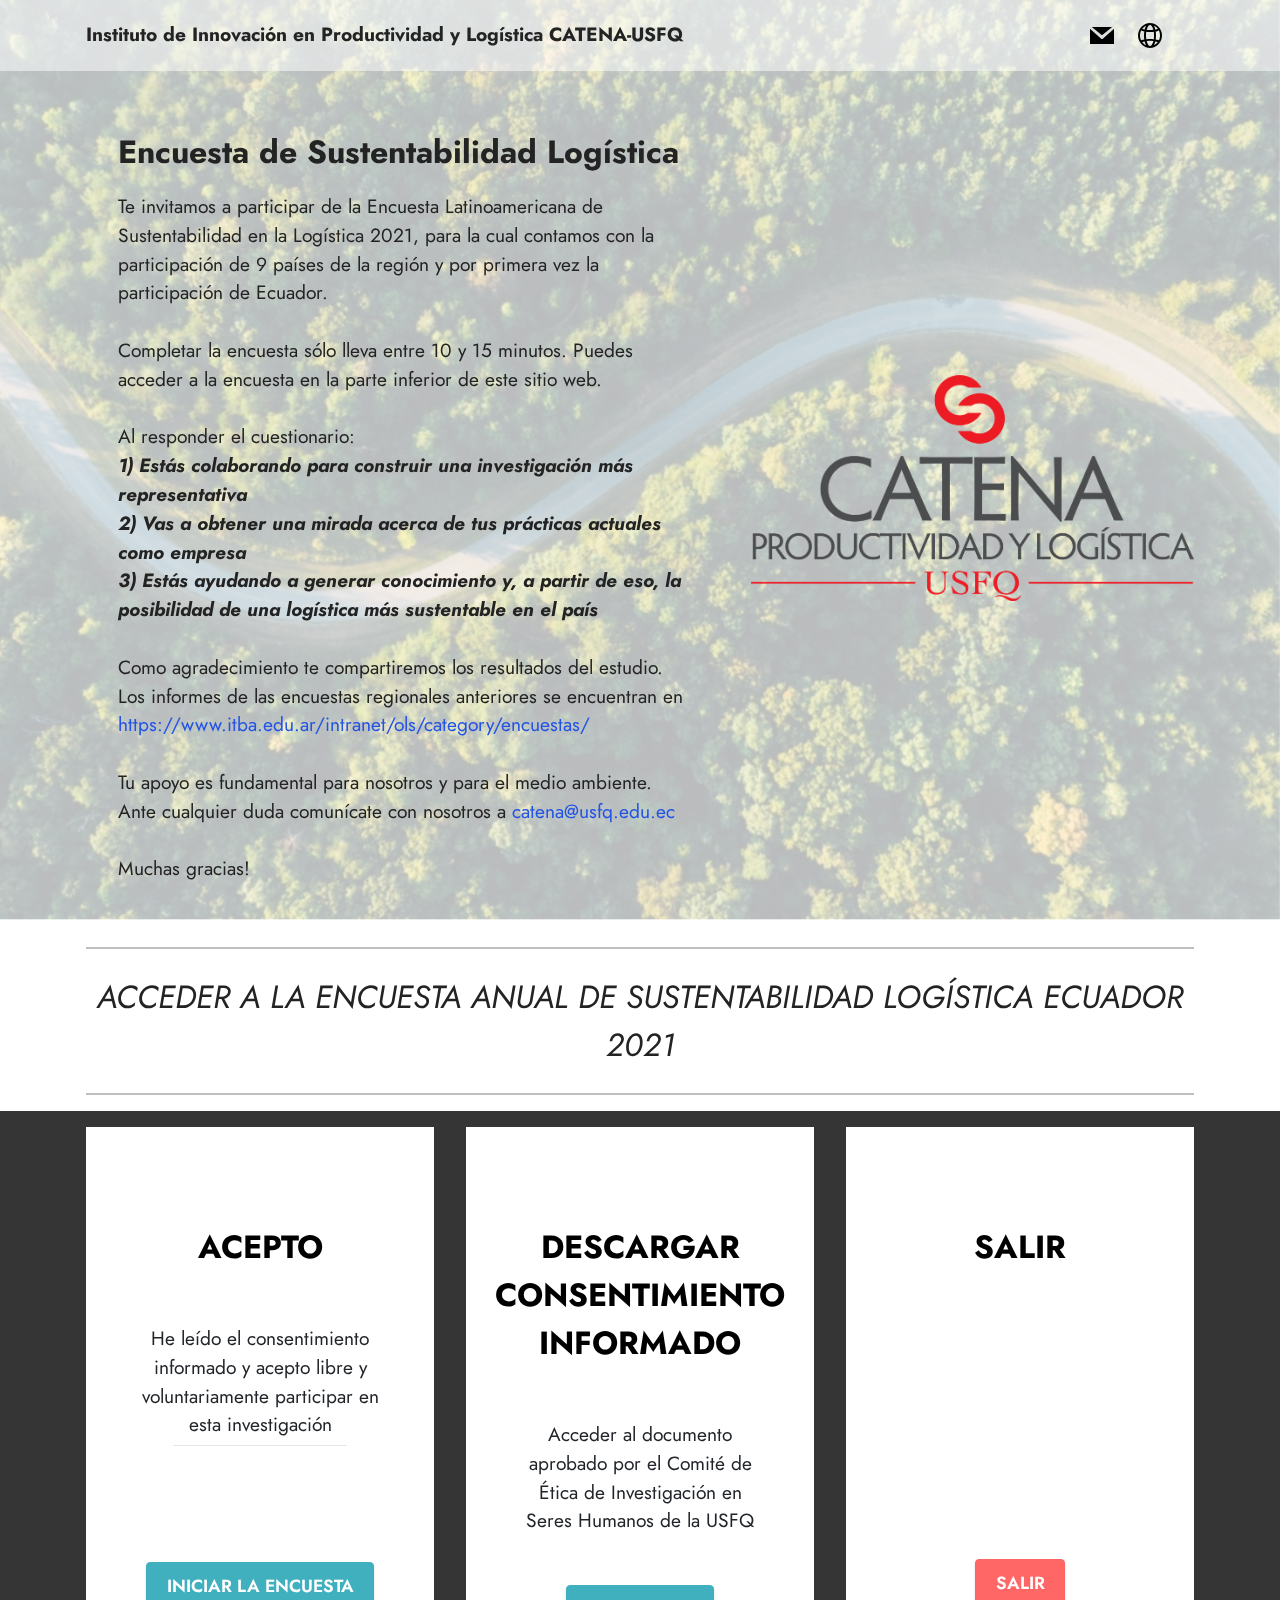
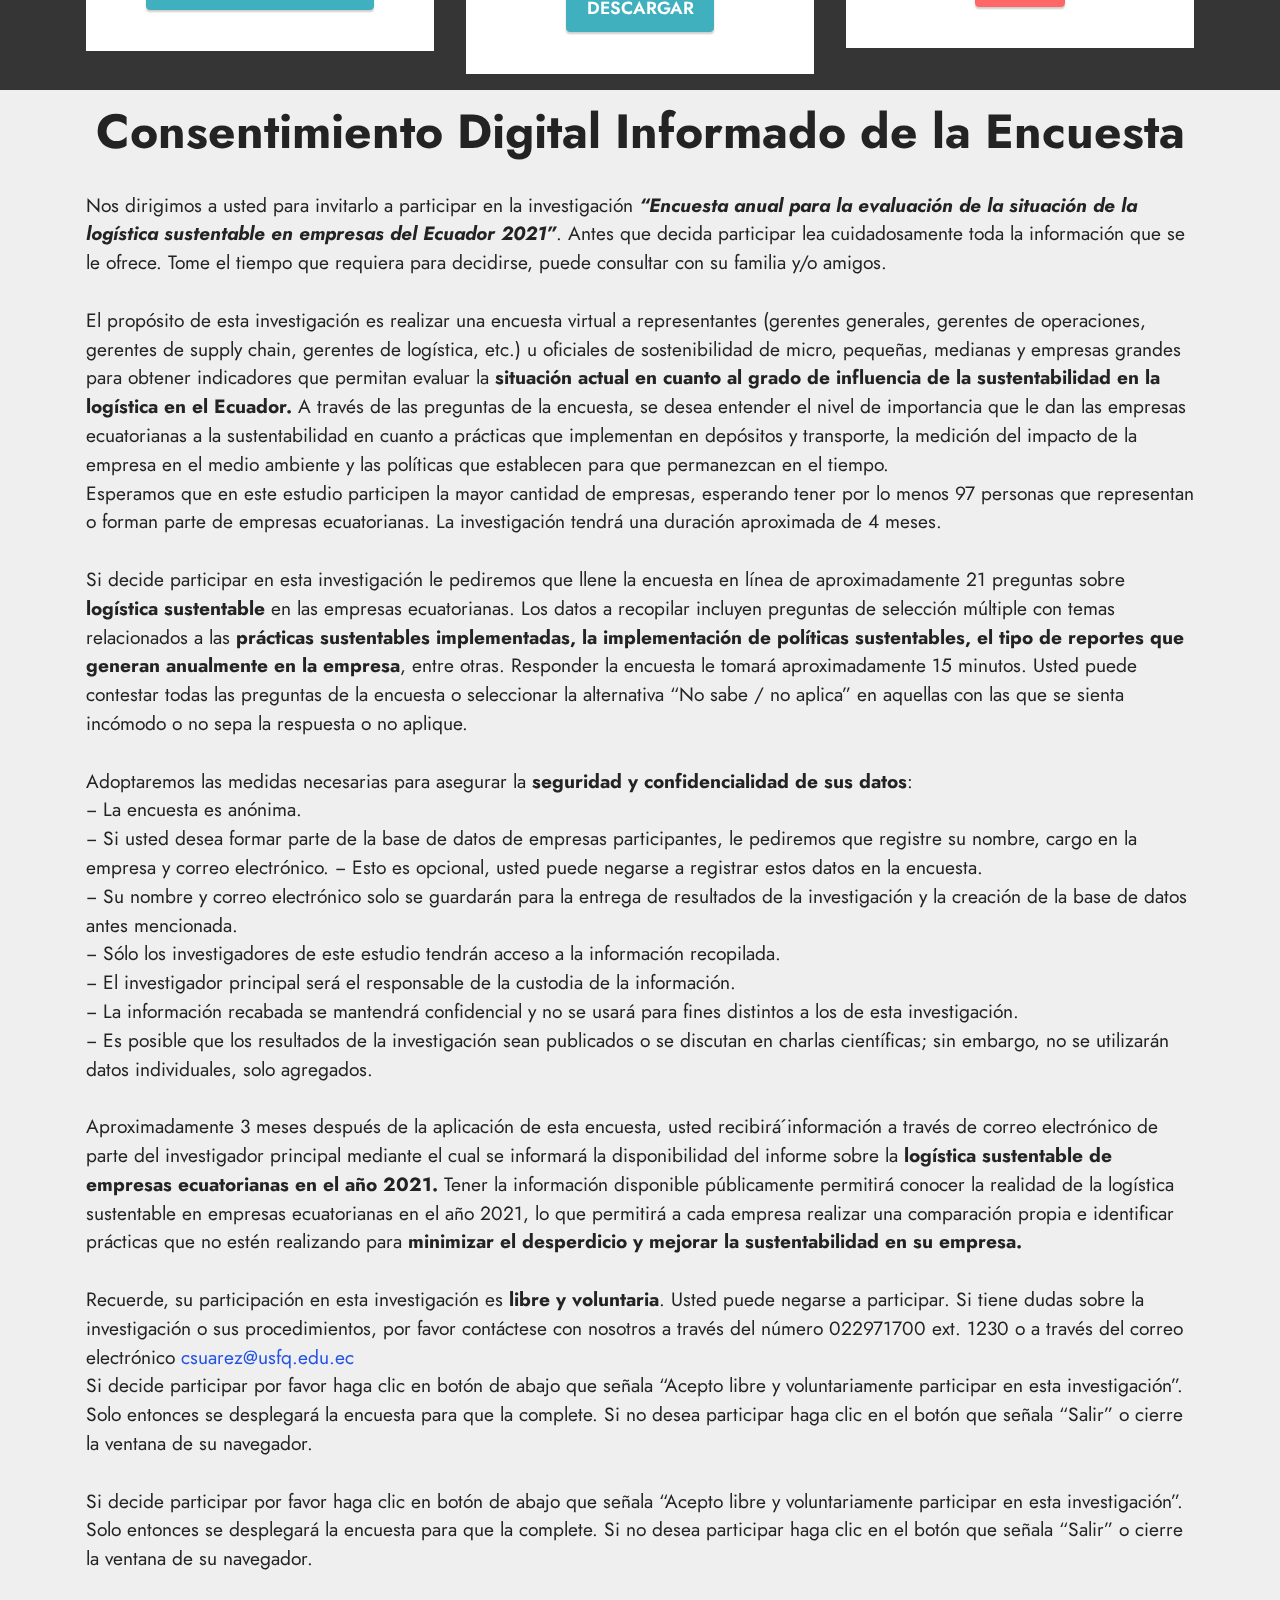
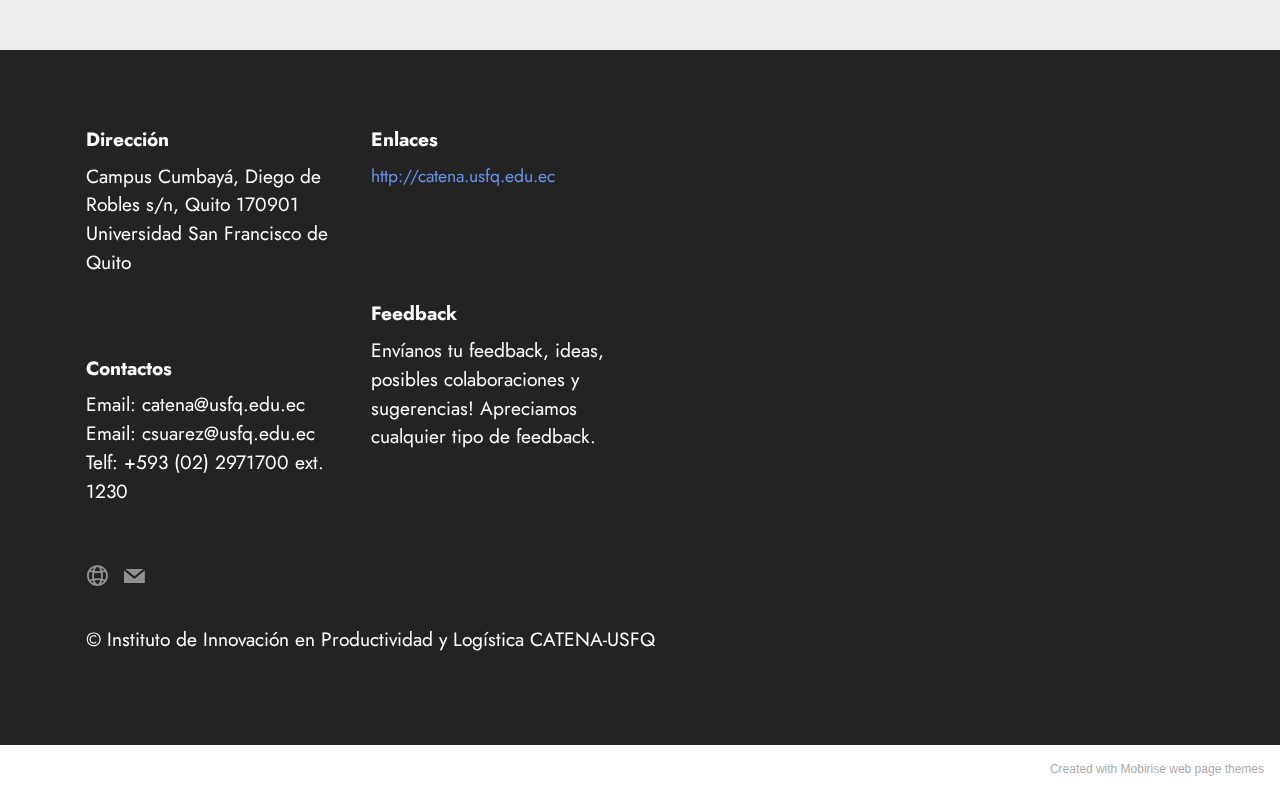
==== commit 61b3420b: "Add files via upload" ====
--- a/index.html
+++ b/index.html
@@ -151,7 +151,7 @@
                     <div class="plan-body">
                         <div class="plan-list mb-4">
                             <ul class="list-group mbr-fonts-style list-group-flush display-7">
-                                <li class="list-group-item">Acceder al documento aprobado por el comité de Bioética de la USFQ que aprueba esta investigación</li>
+                                <li class="list-group-item">Acceder al documento aprobado por el Comité de Ética de Investigación en Seres Humanos de la USFQ</li>
                             </ul>
                         </div>
                         <div class="mbr-section-btn text-center"><a href="assets/files/Formulario-ConsentimientoInformadodigital.pdf" class="btn btn-success display-4" target="_blank">DESCARGAR</a></div>
@@ -242,7 +242,7 @@
                 <p class="mbr-text mbr-fonts-style mb-4 display-7">Envíanos tu feedback, ideas, posibles colaboraciones y sugerencias! Apreciamos cualquier tipo de feedback.</p>
             </div>
             <div class="col-12 col-md-6">
-                <div class="google-map"><iframe frameborder="0" style="border:0" src="https://www.google.com/maps/embed/v1/place?key=AIzaSyCNveGQ9bfpKFwWzQLLftrR9hNiHwdqQG8&amp;q=USFQ, Quito, Ecuador" allowfullscreen=""></iframe></div>
+                <div class="google-map"><iframe frameborder="0" style="border:0" src="https://www.google.com/maps/embed/v1/place?key=AIzaSyCZI5F_k6S1k46ujh0SNrapM89f7mJxd30&amp;q=USFQ, Quito, Ecuador" allowfullscreen=""></iframe></div>
             </div>
             <div class="col-md-6">
                 <div class="social-list align-left">
@@ -275,7 +275,7 @@
             </div>
         </div>
     </div>
-</section><section style="background-color: #fff; font-family: -apple-system, BlinkMacSystemFont, 'Segoe UI', 'Roboto', 'Helvetica Neue', Arial, sans-serif; color:#aaa; font-size:12px; padding: 0; align-items: center; display: flex;"><a href="https://mobirise.site/h" style="flex: 1 1; height: 3rem; padding-left: 1rem;"></a><p style="flex: 0 0 auto; margin:0; padding-right:1rem;"><a href="https://mobirise.site" style="color:#aaa;">https://mobirise.com</a> builder</p></section><script src="assets/bootstrap/js/bootstrap.bundle.min.js"></script>  <script src="assets/parallax/jarallax.js"></script>  <script src="assets/smoothscroll/smooth-scroll.js"></script>  <script src="assets/ytplayer/index.js"></script>  <script src="assets/dropdown/js/navbar-dropdown.js"></script>  <script src="assets/theme/js/script.js"></script>  
+</section><section style="background-color: #fff; font-family: -apple-system, BlinkMacSystemFont, 'Segoe UI', 'Roboto', 'Helvetica Neue', Arial, sans-serif; color:#aaa; font-size:12px; padding: 0; align-items: center; display: flex;"><a href="https://mobirise.site/e" style="flex: 1 1; height: 3rem; padding-left: 1rem;"></a><p style="flex: 0 0 auto; margin:0; padding-right:1rem;">Created with Mobirise <a href="https://mobirise.site/u" style="color:#aaa;">web page</a> themes</p></section><script src="assets/bootstrap/js/bootstrap.bundle.min.js"></script>  <script src="assets/parallax/jarallax.js"></script>  <script src="assets/smoothscroll/smooth-scroll.js"></script>  <script src="assets/ytplayer/index.js"></script>  <script src="assets/dropdown/js/navbar-dropdown.js"></script>  <script src="assets/theme/js/script.js"></script>  
   
   
 </body>
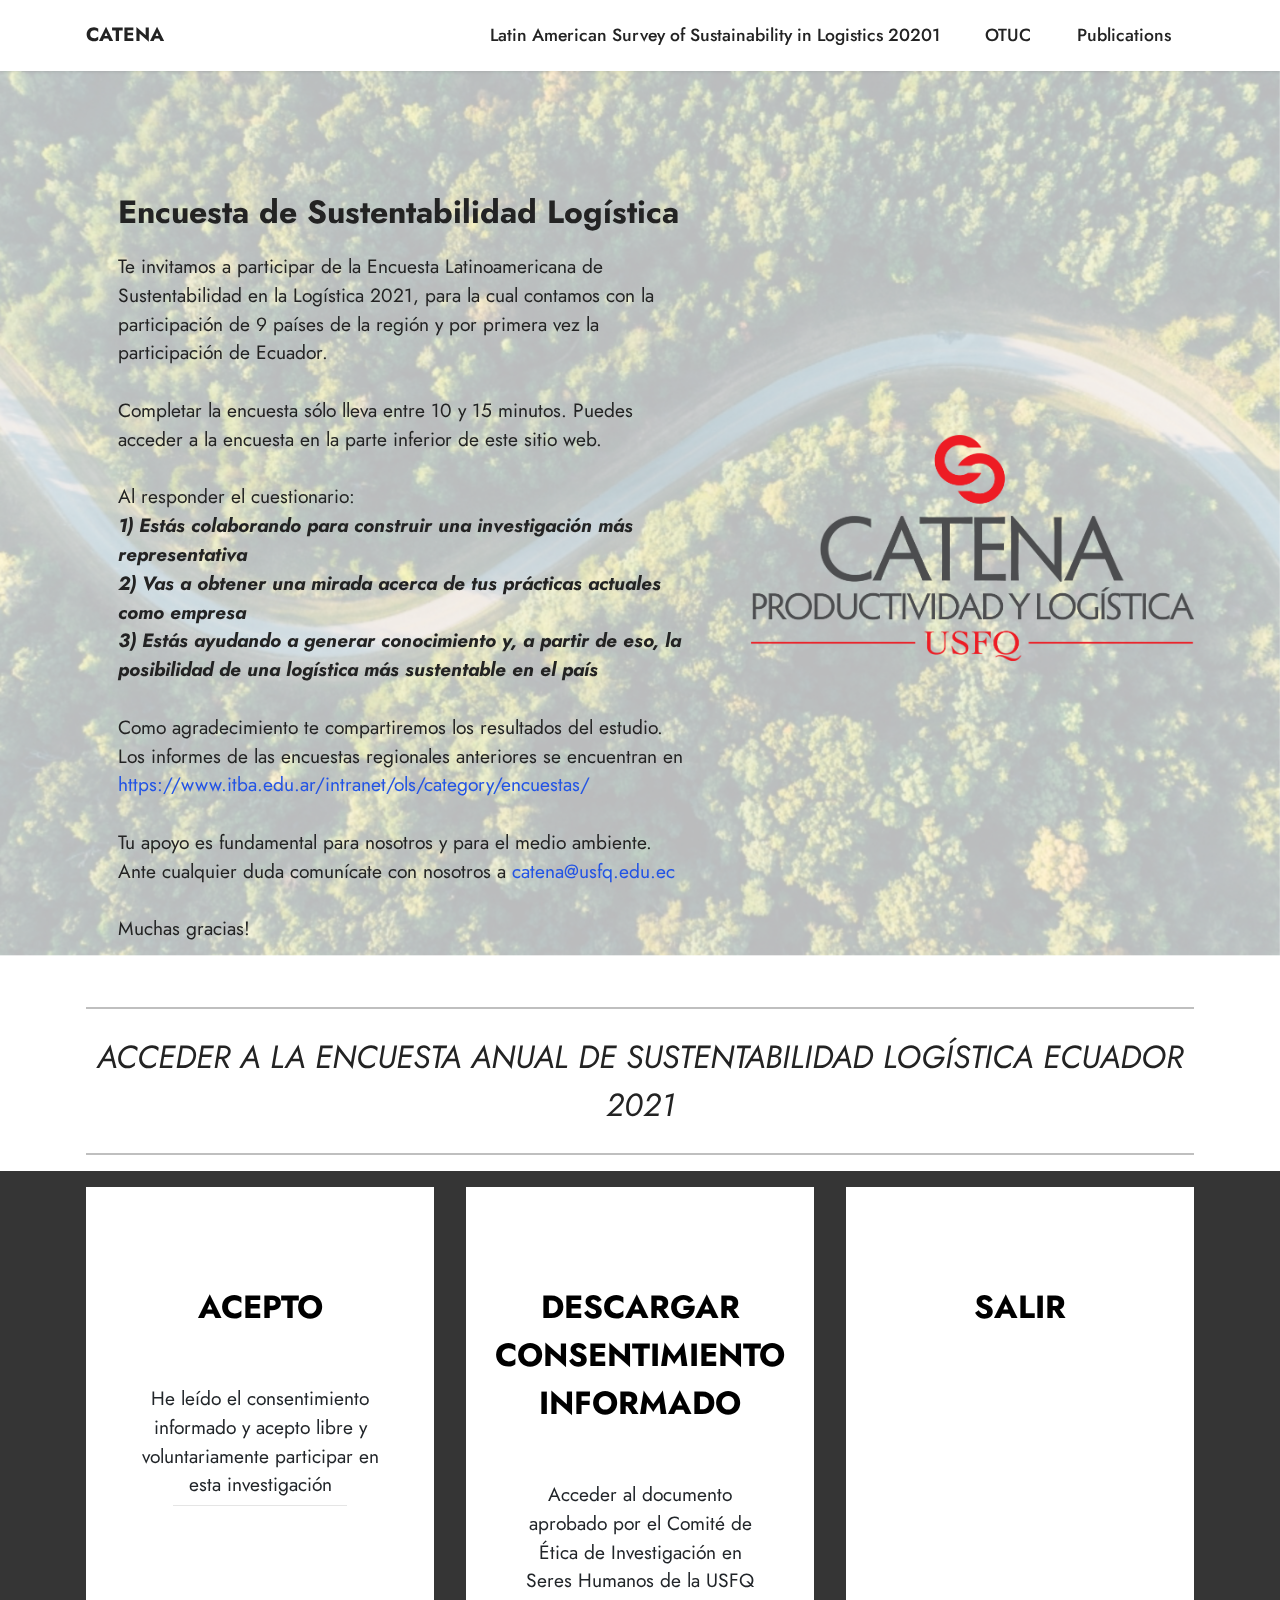
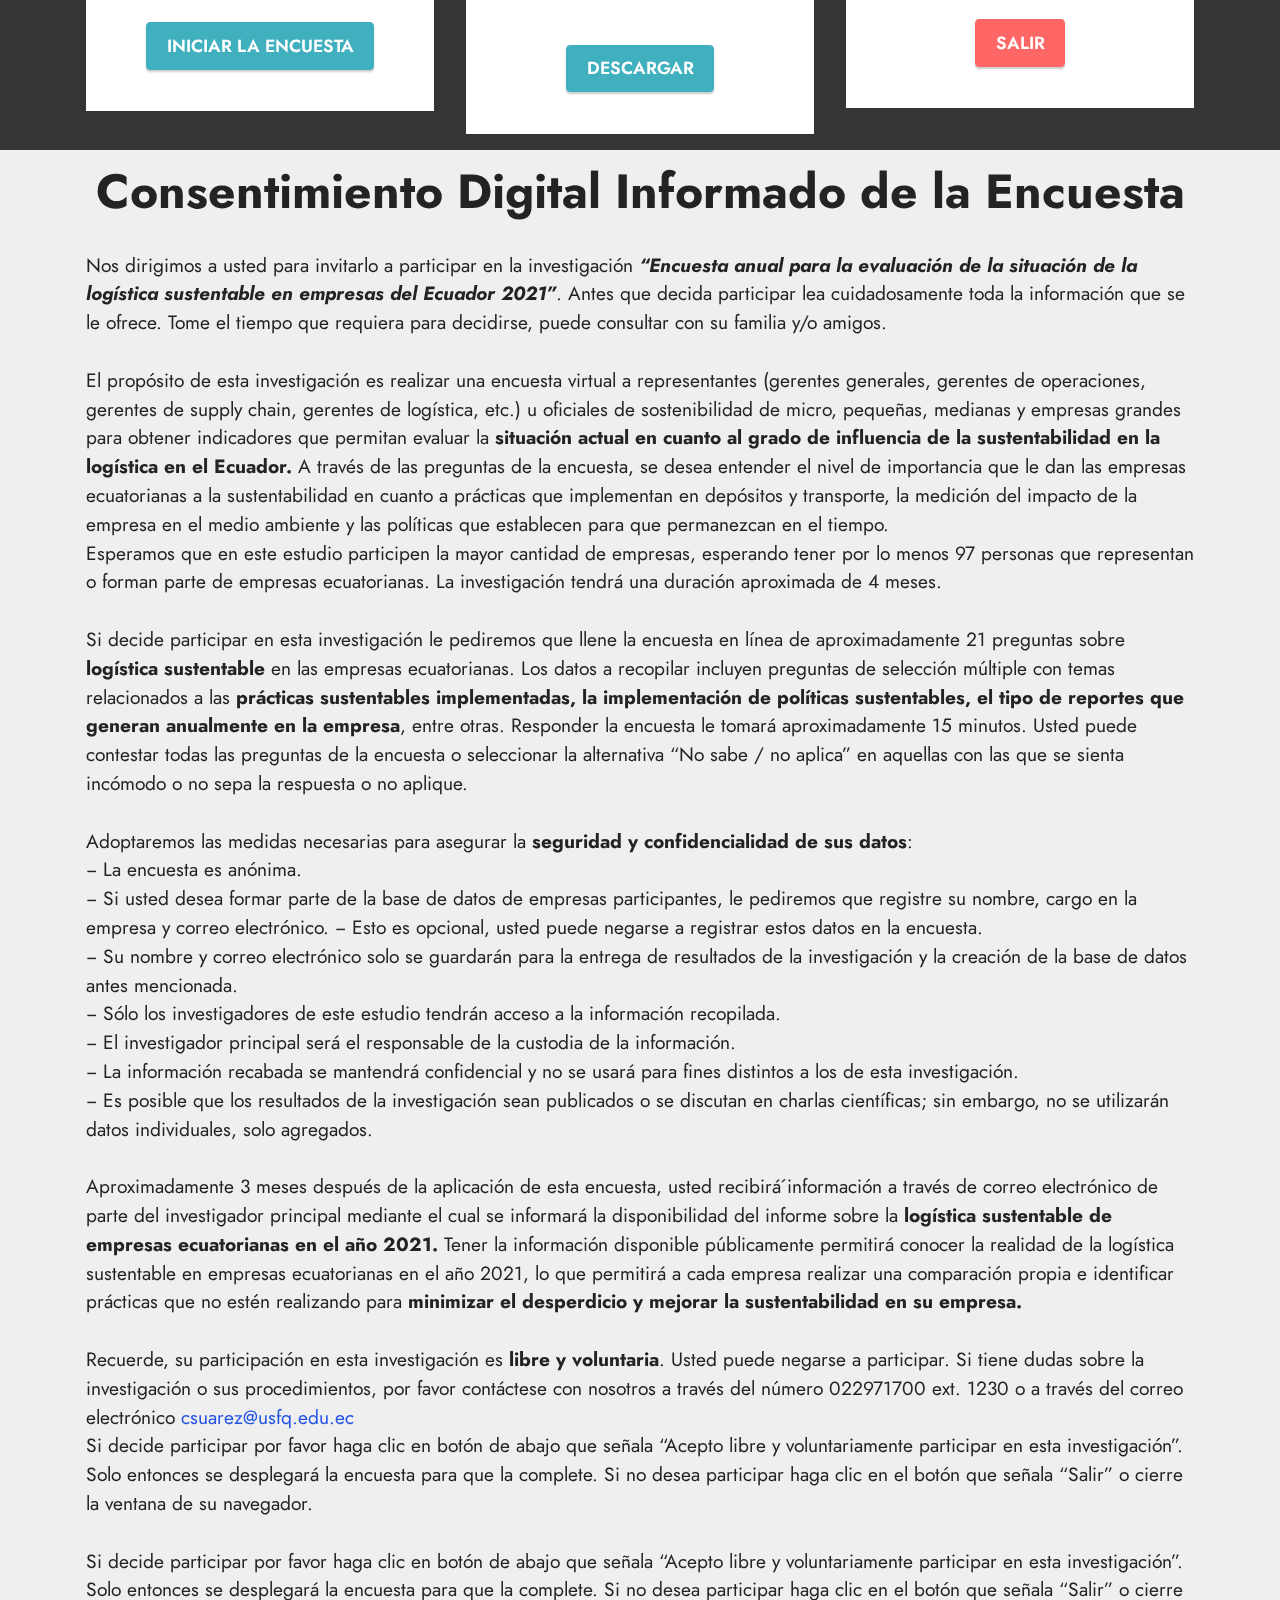
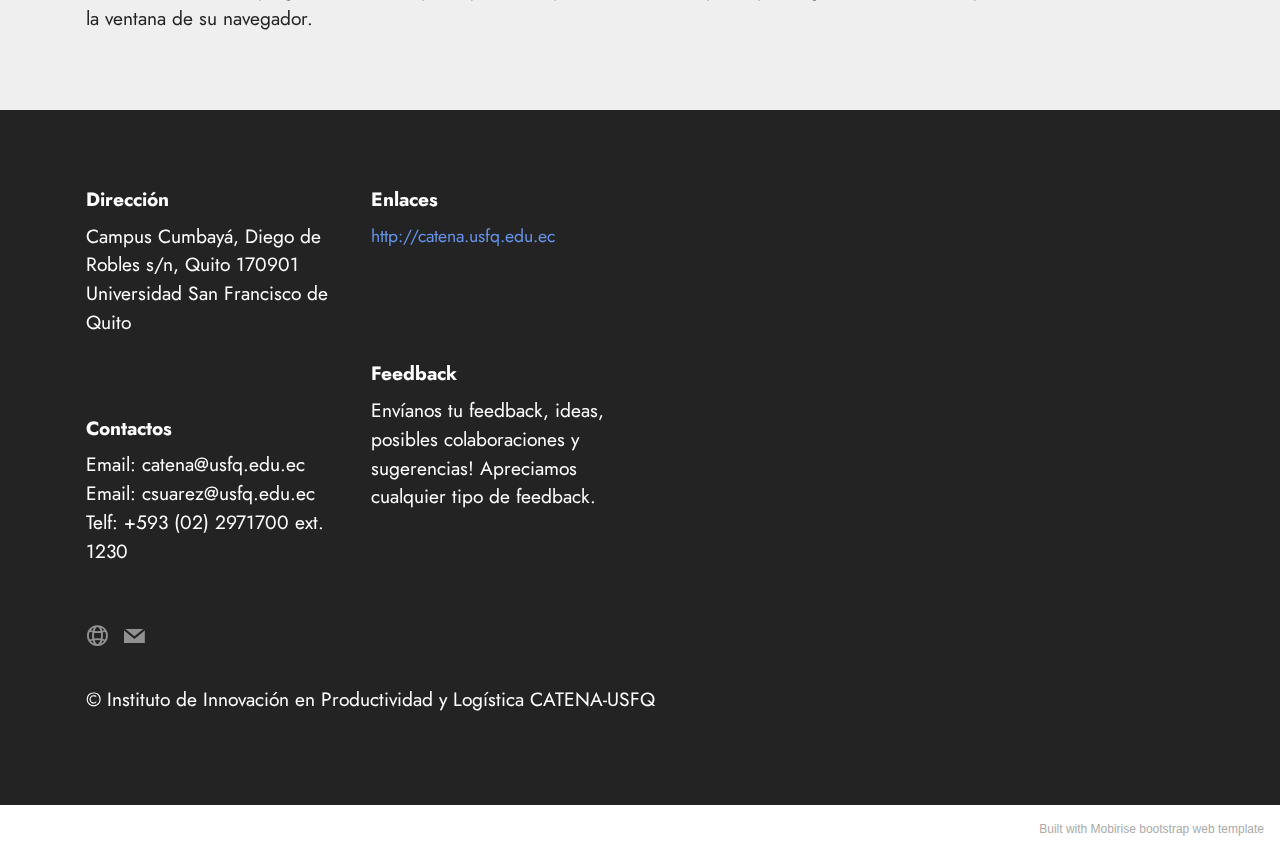
==== commit d4ce65ce: "Add files via upload" ====
--- a/index.html
+++ b/index.html
@@ -29,13 +29,14 @@
 </head>
 <body>
   
-  <section data-bs-version="5.1" class="menu menu3 cid-sHDq1YCYPX" once="menu" id="menu3-0">
-    
+  <section data-bs-version="5.1" class="menu menu1 cid-sJLwWKFq0g" once="menu" id="menu1-b">
+    
+
     <nav class="navbar navbar-dropdown navbar-fixed-top navbar-expand-lg">
         <div class="container">
             <div class="navbar-brand">
                 
-                <span class="navbar-caption-wrap"><a class="navbar-caption text-black text-primary display-7" href="http://catena.usfq.edu.ec" target="_blank">Instituto de Innovación en Productividad y Logística CATENA-USFQ</a></span>
+                <span class="navbar-caption-wrap"><a class="navbar-caption text-black display-7" href="https://mobiri.se">CATENA</a></span>
             </div>
             <button class="navbar-toggler" type="button" data-toggle="collapse" data-bs-toggle="collapse" data-target="#navbarSupportedContent" data-bs-target="#navbarSupportedContent" aria-controls="navbarNavAltMarkup" aria-expanded="false" aria-label="Toggle navigation">
                 <div class="hamburger">
@@ -46,18 +47,11 @@
                 </div>
             </button>
             <div class="collapse navbar-collapse" id="navbarSupportedContent">
-                <ul class="navbar-nav nav-dropdown nav-right" data-app-modern-menu="true"><li class="nav-item"><a class="nav-link link text-black display-4" href="https://mobiri.se">&nbsp;</a>
+                <ul class="navbar-nav nav-dropdown nav-right" data-app-modern-menu="true"><li class="nav-item"><a class="nav-link link text-black text-primary display-4" href="index.html">Latin American Survey of Sustainability in Logistics 20201</a></li>
+                    <li class="nav-item"><a class="nav-link link text-black text-primary display-4" href="page1.html">OTUC</a></li>
+                    <li class="nav-item"><a class="nav-link link text-black text-primary display-4" href="page2.html">Publications</a>
                     </li></ul>
-                <div class="icons-menu">
-                    <a class="iconfont-wrapper" href="mailto:catena@usfq.edu.ec">
-                        <span class="p-2 mbr-iconfont socicon-mail socicon"></span>
-                    </a>
-                    <a class="iconfont-wrapper" href="http://catena.usfq.edu.ec" target="_blank">
-                        <span class="p-2 mbr-iconfont mobi-mbri-globe-2 mobi-mbri"></span>
-                    </a>
-                    
-                    
-                </div>
+                
                 
             </div>
         </div>
@@ -242,7 +236,7 @@
                 <p class="mbr-text mbr-fonts-style mb-4 display-7">Envíanos tu feedback, ideas, posibles colaboraciones y sugerencias! Apreciamos cualquier tipo de feedback.</p>
             </div>
             <div class="col-12 col-md-6">
-                <div class="google-map"><iframe frameborder="0" style="border:0" src="https://www.google.com/maps/embed/v1/place?key=AIzaSyCZI5F_k6S1k46ujh0SNrapM89f7mJxd30&amp;q=USFQ, Quito, Ecuador" allowfullscreen=""></iframe></div>
+                <div class="google-map"><iframe frameborder="0" style="border:0" src="https://www.google.com/maps/embed/v1/place?key=AIzaSyDk89J4FSunMF33ruMVWJaJht_Ro0kvoXs&amp;q=USFQ, Quito, Ecuador" allowfullscreen=""></iframe></div>
             </div>
             <div class="col-md-6">
                 <div class="social-list align-left">
@@ -275,7 +269,7 @@
             </div>
         </div>
     </div>
-</section><section style="background-color: #fff; font-family: -apple-system, BlinkMacSystemFont, 'Segoe UI', 'Roboto', 'Helvetica Neue', Arial, sans-serif; color:#aaa; font-size:12px; padding: 0; align-items: center; display: flex;"><a href="https://mobirise.site/e" style="flex: 1 1; height: 3rem; padding-left: 1rem;"></a><p style="flex: 0 0 auto; margin:0; padding-right:1rem;">Created with Mobirise <a href="https://mobirise.site/u" style="color:#aaa;">web page</a> themes</p></section><script src="assets/bootstrap/js/bootstrap.bundle.min.js"></script>  <script src="assets/parallax/jarallax.js"></script>  <script src="assets/smoothscroll/smooth-scroll.js"></script>  <script src="assets/ytplayer/index.js"></script>  <script src="assets/dropdown/js/navbar-dropdown.js"></script>  <script src="assets/theme/js/script.js"></script>  
+</section><section style="background-color: #fff; font-family: -apple-system, BlinkMacSystemFont, 'Segoe UI', 'Roboto', 'Helvetica Neue', Arial, sans-serif; color:#aaa; font-size:12px; padding: 0; align-items: center; display: flex;"><a href="https://mobirise.site/i" style="flex: 1 1; height: 3rem; padding-left: 1rem;"></a><p style="flex: 0 0 auto; margin:0; padding-right:1rem;"><a href="https://mobirise.site/t" style="color:#aaa;">Built</a> with Mobirise bootstrap web template</p></section><script src="assets/bootstrap/js/bootstrap.bundle.min.js"></script>  <script src="assets/parallax/jarallax.js"></script>  <script src="assets/smoothscroll/smooth-scroll.js"></script>  <script src="assets/ytplayer/index.js"></script>  <script src="assets/dropdown/js/navbar-dropdown.js"></script>  <script src="assets/theme/js/script.js"></script>  
   
   
 </body>
--- a/assets/mobirise/css/mbr-additional.css
+++ b/assets/mobirise/css/mbr-additional.css
@@ -682,14 +682,16 @@
 a {
   transition: color 0.6s;
 }
-.cid-sHDq1YCYPX {
+.cid-sJLwWKFq0g {
   z-index: 1000;
   width: 100%;
-}
-.cid-sHDq1YCYPX nav.navbar {
+  position: relative;
+  min-height: 60px;
+}
+.cid-sJLwWKFq0g nav.navbar {
   position: fixed;
 }
-.cid-sHDq1YCYPX .dropdown-item:before {
+.cid-sJLwWKFq0g .dropdown-item:before {
   font-family: Moririse2 !important;
   content: "\e966";
   display: inline-block;
@@ -706,115 +708,116 @@
   transform: scale(0, 1);
   transition: all 0.25s ease-in-out;
 }
-.cid-sHDq1YCYPX .dropdown-menu {
+.cid-sJLwWKFq0g .dropdown-menu {
   padding: 0;
   border-radius: 4px;
   box-shadow: 0 1px 3px 0 rgba(0, 0, 0, 0.1);
 }
-.cid-sHDq1YCYPX .dropdown-item {
+.cid-sJLwWKFq0g .dropdown-item {
   border-bottom: 1px solid #e6e6e6;
 }
-.cid-sHDq1YCYPX .dropdown-item:hover,
-.cid-sHDq1YCYPX .dropdown-item:focus {
+.cid-sJLwWKFq0g .dropdown-item:hover,
+.cid-sJLwWKFq0g .dropdown-item:focus {
   background: #6592e6 !important;
   color: white !important;
 }
-.cid-sHDq1YCYPX .dropdown-item:first-child {
+.cid-sJLwWKFq0g .dropdown-item:first-child {
   border-top-left-radius: 4px;
   border-top-right-radius: 4px;
 }
-.cid-sHDq1YCYPX .dropdown-item:last-child {
+.cid-sJLwWKFq0g .dropdown-item:last-child {
   border-bottom: none;
   border-bottom-left-radius: 4px;
   border-bottom-right-radius: 4px;
 }
-.cid-sHDq1YCYPX .nav-dropdown .link {
+.cid-sJLwWKFq0g .nav-dropdown .link {
   padding: 0 0.3em !important;
   margin: 0.667em 1em !important;
 }
-.cid-sHDq1YCYPX .nav-dropdown .link.dropdown-toggle::after {
+.cid-sJLwWKFq0g .nav-dropdown .link.dropdown-toggle::after {
   margin-left: 0.5rem;
   margin-top: 0.2rem;
 }
-.cid-sHDq1YCYPX .nav-link {
+.cid-sJLwWKFq0g .nav-link {
   position: relative;
 }
-.cid-sHDq1YCYPX .container {
+.cid-sJLwWKFq0g .container {
   display: flex;
   margin: auto;
 }
-.cid-sHDq1YCYPX .iconfont-wrapper {
+.cid-sJLwWKFq0g .iconfont-wrapper {
   color: #000000 !important;
   font-size: 1.5rem;
   padding-right: 0.5rem;
 }
-.cid-sHDq1YCYPX .dropdown-menu,
-.cid-sHDq1YCYPX .navbar.opened {
+.cid-sJLwWKFq0g .dropdown-menu,
+.cid-sJLwWKFq0g .navbar.opened {
   background: #ffffff !important;
 }
-.cid-sHDq1YCYPX .nav-item:focus,
-.cid-sHDq1YCYPX .nav-link:focus {
+.cid-sJLwWKFq0g .nav-item:focus,
+.cid-sJLwWKFq0g .nav-link:focus {
   outline: none;
 }
-.cid-sHDq1YCYPX .dropdown .dropdown-menu .dropdown-item {
+.cid-sJLwWKFq0g .dropdown .dropdown-menu .dropdown-item {
   width: auto;
   transition: all 0.25s ease-in-out;
 }
-.cid-sHDq1YCYPX .dropdown .dropdown-menu .dropdown-item::after {
+.cid-sJLwWKFq0g .dropdown .dropdown-menu .dropdown-item::after {
   right: 0.5rem;
 }
-.cid-sHDq1YCYPX .dropdown .dropdown-menu .dropdown-item .mbr-iconfont {
+.cid-sJLwWKFq0g .dropdown .dropdown-menu .dropdown-item .mbr-iconfont {
   margin-right: 0.5rem;
   vertical-align: sub;
 }
-.cid-sHDq1YCYPX .dropdown .dropdown-menu .dropdown-item .mbr-iconfont:before {
+.cid-sJLwWKFq0g .dropdown .dropdown-menu .dropdown-item .mbr-iconfont:before {
   display: inline-block;
   transform: scale(1, 1);
   transition: all 0.25s ease-in-out;
 }
-.cid-sHDq1YCYPX .collapsed .dropdown-menu .dropdown-item:before {
+.cid-sJLwWKFq0g .collapsed .dropdown-menu .dropdown-item:before {
   display: none;
 }
-.cid-sHDq1YCYPX .collapsed .dropdown .dropdown-menu .dropdown-item {
+.cid-sJLwWKFq0g .collapsed .dropdown .dropdown-menu .dropdown-item {
   padding: 0.235em 1.5em 0.235em 1.5em !important;
   transition: none;
   margin: 0 !important;
 }
-.cid-sHDq1YCYPX .navbar {
+.cid-sJLwWKFq0g .navbar {
   min-height: 70px;
   transition: all 0.3s;
   border-bottom: 1px solid transparent;
-  background: rgba(255, 255, 255, 0.5);
-}
-.cid-sHDq1YCYPX .navbar.opened {
+  box-shadow: 0 1px 3px 0 rgba(0, 0, 0, 0.1);
+  background: #ffffff;
+}
+.cid-sJLwWKFq0g .navbar.opened {
   transition: all 0.3s;
 }
-.cid-sHDq1YCYPX .navbar .dropdown-item {
+.cid-sJLwWKFq0g .navbar .dropdown-item {
   padding: 0.5rem 1.8rem;
 }
-.cid-sHDq1YCYPX .navbar .navbar-logo img {
+.cid-sJLwWKFq0g .navbar .navbar-logo img {
   width: auto;
 }
-.cid-sHDq1YCYPX .navbar .navbar-collapse {
+.cid-sJLwWKFq0g .navbar .navbar-collapse {
   justify-content: flex-end;
   z-index: 1;
 }
-.cid-sHDq1YCYPX .navbar.collapsed {
+.cid-sJLwWKFq0g .navbar.collapsed {
   justify-content: center;
 }
-.cid-sHDq1YCYPX .navbar.collapsed .nav-item .nav-link::before {
+.cid-sJLwWKFq0g .navbar.collapsed .nav-item .nav-link::before {
   display: none;
 }
-.cid-sHDq1YCYPX .navbar.collapsed.opened .dropdown-menu {
+.cid-sJLwWKFq0g .navbar.collapsed.opened .dropdown-menu {
   top: 0;
 }
-.cid-sHDq1YCYPX .navbar.collapsed .dropdown-menu .dropdown-submenu {
+.cid-sJLwWKFq0g .navbar.collapsed .dropdown-menu .dropdown-submenu {
   left: 0 !important;
 }
-.cid-sHDq1YCYPX .navbar.collapsed .dropdown-menu .dropdown-item:after {
+.cid-sJLwWKFq0g .navbar.collapsed .dropdown-menu .dropdown-item:after {
   right: auto;
 }
-.cid-sHDq1YCYPX .navbar.collapsed .dropdown-menu .dropdown-toggle[data-toggle="dropdown-submenu"]:after {
+.cid-sJLwWKFq0g .navbar.collapsed .dropdown-menu .dropdown-toggle[data-toggle="dropdown-submenu"]:after {
   margin-left: 0.5rem;
   margin-top: 0.2rem;
   border-top: 0.35em solid;
@@ -823,33 +826,33 @@
   border-bottom: 0;
   top: 41%;
 }
-.cid-sHDq1YCYPX .navbar.collapsed ul.navbar-nav li {
+.cid-sJLwWKFq0g .navbar.collapsed ul.navbar-nav li {
   margin: auto;
 }
-.cid-sHDq1YCYPX .navbar.collapsed .dropdown-menu .dropdown-item {
+.cid-sJLwWKFq0g .navbar.collapsed .dropdown-menu .dropdown-item {
   padding: 0.25rem 1.5rem;
   text-align: center;
 }
-.cid-sHDq1YCYPX .navbar.collapsed .icons-menu {
+.cid-sJLwWKFq0g .navbar.collapsed .icons-menu {
   padding-left: 0;
   padding-right: 0;
   padding-top: 0.5rem;
   padding-bottom: 0.5rem;
 }
 @media (max-width: 991px) {
-  .cid-sHDq1YCYPX .navbar .nav-item .nav-link::before {
+  .cid-sJLwWKFq0g .navbar .nav-item .nav-link::before {
     display: none;
   }
-  .cid-sHDq1YCYPX .navbar.opened .dropdown-menu {
+  .cid-sJLwWKFq0g .navbar.opened .dropdown-menu {
     top: 0;
   }
-  .cid-sHDq1YCYPX .navbar .dropdown-menu .dropdown-submenu {
+  .cid-sJLwWKFq0g .navbar .dropdown-menu .dropdown-submenu {
     left: 0 !important;
   }
-  .cid-sHDq1YCYPX .navbar .dropdown-menu .dropdown-item:after {
+  .cid-sJLwWKFq0g .navbar .dropdown-menu .dropdown-item:after {
     right: auto;
   }
-  .cid-sHDq1YCYPX .navbar .dropdown-menu .dropdown-toggle[data-toggle="dropdown-submenu"]:after {
+  .cid-sJLwWKFq0g .navbar .dropdown-menu .dropdown-toggle[data-toggle="dropdown-submenu"]:after {
     margin-left: 0.5rem;
     margin-top: 0.2rem;
     border-top: 0.35em solid;
@@ -858,42 +861,42 @@
     border-bottom: 0;
     top: 40%;
   }
-  .cid-sHDq1YCYPX .navbar .navbar-logo img {
+  .cid-sJLwWKFq0g .navbar .navbar-logo img {
     height: 3rem !important;
   }
-  .cid-sHDq1YCYPX .navbar ul.navbar-nav li {
+  .cid-sJLwWKFq0g .navbar ul.navbar-nav li {
     margin: auto;
   }
-  .cid-sHDq1YCYPX .navbar .dropdown-menu .dropdown-item {
+  .cid-sJLwWKFq0g .navbar .dropdown-menu .dropdown-item {
     padding: 0.25rem 1.5rem !important;
     text-align: center;
   }
-  .cid-sHDq1YCYPX .navbar .navbar-brand {
+  .cid-sJLwWKFq0g .navbar .navbar-brand {
     flex-shrink: initial;
     flex-basis: auto;
     word-break: break-word;
     padding-right: 2rem;
   }
-  .cid-sHDq1YCYPX .navbar .navbar-toggler {
+  .cid-sJLwWKFq0g .navbar .navbar-toggler {
     flex-basis: auto;
   }
-  .cid-sHDq1YCYPX .navbar .icons-menu {
+  .cid-sJLwWKFq0g .navbar .icons-menu {
     padding-left: 0;
     padding-top: 0.5rem;
     padding-bottom: 0.5rem;
   }
 }
-.cid-sHDq1YCYPX .navbar.navbar-short {
+.cid-sJLwWKFq0g .navbar.navbar-short {
   min-height: 60px;
 }
-.cid-sHDq1YCYPX .navbar.navbar-short .navbar-logo img {
+.cid-sJLwWKFq0g .navbar.navbar-short .navbar-logo img {
   height: 2.5rem !important;
 }
-.cid-sHDq1YCYPX .navbar.navbar-short .navbar-brand {
+.cid-sJLwWKFq0g .navbar.navbar-short .navbar-brand {
   min-height: 60px;
   padding: 0;
 }
-.cid-sHDq1YCYPX .navbar-brand {
+.cid-sJLwWKFq0g .navbar-brand {
   min-height: 70px;
   flex-shrink: 0;
   align-items: center;
@@ -903,44 +906,44 @@
   word-break: break-word;
   z-index: 1;
 }
-.cid-sHDq1YCYPX .navbar-brand .navbar-caption {
+.cid-sJLwWKFq0g .navbar-brand .navbar-caption {
   line-height: inherit !important;
 }
-.cid-sHDq1YCYPX .navbar-brand .navbar-logo a {
+.cid-sJLwWKFq0g .navbar-brand .navbar-logo a {
   outline: none;
 }
-.cid-sHDq1YCYPX .dropdown-item.active,
-.cid-sHDq1YCYPX .dropdown-item:active {
+.cid-sJLwWKFq0g .dropdown-item.active,
+.cid-sJLwWKFq0g .dropdown-item:active {
   background-color: transparent;
 }
-.cid-sHDq1YCYPX .navbar-expand-lg .navbar-nav .nav-link {
+.cid-sJLwWKFq0g .navbar-expand-lg .navbar-nav .nav-link {
   padding: 0;
 }
-.cid-sHDq1YCYPX .nav-dropdown .link.dropdown-toggle {
+.cid-sJLwWKFq0g .nav-dropdown .link.dropdown-toggle {
   margin-right: 1.667em;
 }
-.cid-sHDq1YCYPX .nav-dropdown .link.dropdown-toggle[aria-expanded="true"] {
+.cid-sJLwWKFq0g .nav-dropdown .link.dropdown-toggle[aria-expanded="true"] {
   margin-right: 0;
   padding: 0.667em 1.667em;
 }
-.cid-sHDq1YCYPX .navbar.navbar-expand-lg .dropdown .dropdown-menu {
+.cid-sJLwWKFq0g .navbar.navbar-expand-lg .dropdown .dropdown-menu {
   background: #ffffff;
 }
-.cid-sHDq1YCYPX .navbar.navbar-expand-lg .dropdown .dropdown-menu .dropdown-submenu {
+.cid-sJLwWKFq0g .navbar.navbar-expand-lg .dropdown .dropdown-menu .dropdown-submenu {
   margin: 0;
   left: 100%;
 }
-.cid-sHDq1YCYPX .navbar .dropdown.open > .dropdown-menu {
+.cid-sJLwWKFq0g .navbar .dropdown.open > .dropdown-menu {
   display: block;
 }
-.cid-sHDq1YCYPX ul.navbar-nav {
+.cid-sJLwWKFq0g ul.navbar-nav {
   flex-wrap: wrap;
 }
-.cid-sHDq1YCYPX .navbar-buttons {
+.cid-sJLwWKFq0g .navbar-buttons {
   text-align: center;
   min-width: 170px;
 }
-.cid-sHDq1YCYPX button.navbar-toggler {
+.cid-sJLwWKFq0g button.navbar-toggler {
   outline: none;
   width: 31px;
   height: 20px;
@@ -949,7 +952,7 @@
   position: relative;
   align-self: center;
 }
-.cid-sHDq1YCYPX button.navbar-toggler .hamburger span {
+.cid-sJLwWKFq0g button.navbar-toggler .hamburger span {
   position: absolute;
   right: 0;
   width: 30px;
@@ -957,54 +960,54 @@
   border-right: 5px;
   background-color: #000000;
 }
-.cid-sHDq1YCYPX button.navbar-toggler .hamburger span:nth-child(1) {
+.cid-sJLwWKFq0g button.navbar-toggler .hamburger span:nth-child(1) {
   top: 0;
   transition: all 0.2s;
 }
-.cid-sHDq1YCYPX button.navbar-toggler .hamburger span:nth-child(2) {
+.cid-sJLwWKFq0g button.navbar-toggler .hamburger span:nth-child(2) {
   top: 8px;
   transition: all 0.15s;
 }
-.cid-sHDq1YCYPX button.navbar-toggler .hamburger span:nth-child(3) {
+.cid-sJLwWKFq0g button.navbar-toggler .hamburger span:nth-child(3) {
   top: 8px;
   transition: all 0.15s;
 }
-.cid-sHDq1YCYPX button.navbar-toggler .hamburger span:nth-child(4) {
+.cid-sJLwWKFq0g button.navbar-toggler .hamburger span:nth-child(4) {
   top: 16px;
   transition: all 0.2s;
 }
-.cid-sHDq1YCYPX nav.opened .hamburger span:nth-child(1) {
+.cid-sJLwWKFq0g nav.opened .hamburger span:nth-child(1) {
   top: 8px;
   width: 0;
   opacity: 0;
   right: 50%;
   transition: all 0.2s;
 }
-.cid-sHDq1YCYPX nav.opened .hamburger span:nth-child(2) {
+.cid-sJLwWKFq0g nav.opened .hamburger span:nth-child(2) {
   transform: rotate(45deg);
   transition: all 0.25s;
 }
-.cid-sHDq1YCYPX nav.opened .hamburger span:nth-child(3) {
+.cid-sJLwWKFq0g nav.opened .hamburger span:nth-child(3) {
   transform: rotate(-45deg);
   transition: all 0.25s;
 }
-.cid-sHDq1YCYPX nav.opened .hamburger span:nth-child(4) {
+.cid-sJLwWKFq0g nav.opened .hamburger span:nth-child(4) {
   top: 8px;
   width: 0;
   opacity: 0;
   right: 50%;
   transition: all 0.2s;
 }
-.cid-sHDq1YCYPX .navbar-dropdown {
+.cid-sJLwWKFq0g .navbar-dropdown {
   padding: 0 1rem;
   position: fixed;
 }
-.cid-sHDq1YCYPX a.nav-link {
+.cid-sJLwWKFq0g a.nav-link {
   display: flex;
   align-items: center;
   justify-content: center;
 }
-.cid-sHDq1YCYPX .icons-menu {
+.cid-sJLwWKFq0g .icons-menu {
   flex-wrap: nowrap;
   display: flex;
   justify-content: center;
@@ -1014,13 +1017,13 @@
   text-align: center;
 }
 @media screen and (-ms-high-contrast: active), (-ms-high-contrast: none) {
-  .cid-sHDq1YCYPX .navbar {
+  .cid-sJLwWKFq0g .navbar {
     height: 70px;
   }
-  .cid-sHDq1YCYPX .navbar.opened {
+  .cid-sJLwWKFq0g .navbar.opened {
     height: auto;
   }
-  .cid-sHDq1YCYPX .nav-item .nav-link:hover::before {
+  .cid-sJLwWKFq0g .nav-item .nav-link:hover::before {
     width: 175%;
     max-width: calc(100% + 2rem);
     left: -1rem;
@@ -1205,14 +1208,109 @@
   list-style-type: none;
   padding: 0;
 }
-.cid-sHDq1YCYPX {
+.cid-sHDzzaaGa0 {
+  background-image: linear-gradient(135deg, #e43f3f 10%, #4479d9 100%) !important;
+}
+.cid-sHDqjlzwtM {
+  padding-top: 75px;
+  padding-bottom: 75px;
+  background-color: #232323;
+}
+@media (max-width: 767px) {
+  .cid-sHDqjlzwtM .content {
+    text-align: center;
+  }
+  .cid-sHDqjlzwtM .content > div:not(:last-child) {
+    margin-bottom: 2rem;
+  }
+}
+.cid-sHDqjlzwtM .map {
+  height: 18.75rem;
+}
+@media (max-width: 767px) {
+  .cid-sHDqjlzwtM .footer-lower .copyright {
+    margin-bottom: 1rem;
+    text-align: center;
+  }
+}
+.cid-sHDqjlzwtM .footer-lower hr {
+  margin: 1rem 0;
+  border-color: #fff;
+  opacity: 0.05;
+}
+.cid-sHDqjlzwtM .google-map {
+  height: 25rem;
+  position: relative;
+}
+.cid-sHDqjlzwtM .google-map iframe {
+  height: 100%;
+  width: 100%;
+}
+.cid-sHDqjlzwtM .google-map [data-state-details] {
+  color: #6b6763;
+  font-family: Montserrat;
+  height: 1.5em;
+  margin-top: -0.75em;
+  padding-left: 1.25rem;
+  padding-right: 1.25rem;
+  position: absolute;
+  text-align: center;
+  top: 50%;
+  width: 100%;
+}
+.cid-sHDqjlzwtM .google-map[data-state] {
+  background: #e9e5dc;
+}
+.cid-sHDqjlzwtM .google-map[data-state="loading"] [data-state-details] {
+  display: none;
+}
+.cid-sHDqjlzwtM .social-list {
+  padding-left: 0;
+  margin-bottom: 0;
+  margin-left: -7px;
+  list-style: none;
+  display: flex;
+  -webkit-justify-content: flex-start;
+  justify-content: flex-start;
+  -webkit-flex-wrap: wrap;
+  flex-wrap: wrap;
+}
+.cid-sHDqjlzwtM .social-list .mbr-iconfont-social {
+  font-size: 1.3rem;
+  color: #fff;
+}
+.cid-sHDqjlzwtM .social-list .soc-item {
+  margin: 0 0.5rem;
+}
+.cid-sHDqjlzwtM .social-list a {
+  margin: 0;
+  opacity: 0.5;
+  -webkit-transition: 0.2s linear;
+  transition: 0.2s linear;
+}
+.cid-sHDqjlzwtM .social-list a:hover {
+  opacity: 1;
+}
+@media (max-width: 767px) {
+  .cid-sHDqjlzwtM .social-list {
+    -webkit-justify-content: center;
+    justify-content: center;
+  }
+}
+.cid-sHDqjlzwtM .list {
+  list-style-type: none;
+  padding: 0;
+}
+.cid-sJLwWKFq0g {
   z-index: 1000;
   width: 100%;
-}
-.cid-sHDq1YCYPX nav.navbar {
+  position: relative;
+  min-height: 60px;
+}
+.cid-sJLwWKFq0g nav.navbar {
   position: fixed;
 }
-.cid-sHDq1YCYPX .dropdown-item:before {
+.cid-sJLwWKFq0g .dropdown-item:before {
   font-family: Moririse2 !important;
   content: "\e966";
   display: inline-block;
@@ -1229,115 +1327,116 @@
   transform: scale(0, 1);
   transition: all 0.25s ease-in-out;
 }
-.cid-sHDq1YCYPX .dropdown-menu {
+.cid-sJLwWKFq0g .dropdown-menu {
   padding: 0;
   border-radius: 4px;
   box-shadow: 0 1px 3px 0 rgba(0, 0, 0, 0.1);
 }
-.cid-sHDq1YCYPX .dropdown-item {
+.cid-sJLwWKFq0g .dropdown-item {
   border-bottom: 1px solid #e6e6e6;
 }
-.cid-sHDq1YCYPX .dropdown-item:hover,
-.cid-sHDq1YCYPX .dropdown-item:focus {
+.cid-sJLwWKFq0g .dropdown-item:hover,
+.cid-sJLwWKFq0g .dropdown-item:focus {
   background: #6592e6 !important;
   color: white !important;
 }
-.cid-sHDq1YCYPX .dropdown-item:first-child {
+.cid-sJLwWKFq0g .dropdown-item:first-child {
   border-top-left-radius: 4px;
   border-top-right-radius: 4px;
 }
-.cid-sHDq1YCYPX .dropdown-item:last-child {
+.cid-sJLwWKFq0g .dropdown-item:last-child {
   border-bottom: none;
   border-bottom-left-radius: 4px;
   border-bottom-right-radius: 4px;
 }
-.cid-sHDq1YCYPX .nav-dropdown .link {
+.cid-sJLwWKFq0g .nav-dropdown .link {
   padding: 0 0.3em !important;
   margin: 0.667em 1em !important;
 }
-.cid-sHDq1YCYPX .nav-dropdown .link.dropdown-toggle::after {
+.cid-sJLwWKFq0g .nav-dropdown .link.dropdown-toggle::after {
   margin-left: 0.5rem;
   margin-top: 0.2rem;
 }
-.cid-sHDq1YCYPX .nav-link {
+.cid-sJLwWKFq0g .nav-link {
   position: relative;
 }
-.cid-sHDq1YCYPX .container {
+.cid-sJLwWKFq0g .container {
   display: flex;
   margin: auto;
 }
-.cid-sHDq1YCYPX .iconfont-wrapper {
+.cid-sJLwWKFq0g .iconfont-wrapper {
   color: #000000 !important;
   font-size: 1.5rem;
   padding-right: 0.5rem;
 }
-.cid-sHDq1YCYPX .dropdown-menu,
-.cid-sHDq1YCYPX .navbar.opened {
+.cid-sJLwWKFq0g .dropdown-menu,
+.cid-sJLwWKFq0g .navbar.opened {
   background: #ffffff !important;
 }
-.cid-sHDq1YCYPX .nav-item:focus,
-.cid-sHDq1YCYPX .nav-link:focus {
+.cid-sJLwWKFq0g .nav-item:focus,
+.cid-sJLwWKFq0g .nav-link:focus {
   outline: none;
 }
-.cid-sHDq1YCYPX .dropdown .dropdown-menu .dropdown-item {
+.cid-sJLwWKFq0g .dropdown .dropdown-menu .dropdown-item {
   width: auto;
   transition: all 0.25s ease-in-out;
 }
-.cid-sHDq1YCYPX .dropdown .dropdown-menu .dropdown-item::after {
+.cid-sJLwWKFq0g .dropdown .dropdown-menu .dropdown-item::after {
   right: 0.5rem;
 }
-.cid-sHDq1YCYPX .dropdown .dropdown-menu .dropdown-item .mbr-iconfont {
+.cid-sJLwWKFq0g .dropdown .dropdown-menu .dropdown-item .mbr-iconfont {
   margin-right: 0.5rem;
   vertical-align: sub;
 }
-.cid-sHDq1YCYPX .dropdown .dropdown-menu .dropdown-item .mbr-iconfont:before {
+.cid-sJLwWKFq0g .dropdown .dropdown-menu .dropdown-item .mbr-iconfont:before {
   display: inline-block;
   transform: scale(1, 1);
   transition: all 0.25s ease-in-out;
 }
-.cid-sHDq1YCYPX .collapsed .dropdown-menu .dropdown-item:before {
+.cid-sJLwWKFq0g .collapsed .dropdown-menu .dropdown-item:before {
   display: none;
 }
-.cid-sHDq1YCYPX .collapsed .dropdown .dropdown-menu .dropdown-item {
+.cid-sJLwWKFq0g .collapsed .dropdown .dropdown-menu .dropdown-item {
   padding: 0.235em 1.5em 0.235em 1.5em !important;
   transition: none;
   margin: 0 !important;
 }
-.cid-sHDq1YCYPX .navbar {
+.cid-sJLwWKFq0g .navbar {
   min-height: 70px;
   transition: all 0.3s;
   border-bottom: 1px solid transparent;
-  background: rgba(255, 255, 255, 0.5);
-}
-.cid-sHDq1YCYPX .navbar.opened {
+  box-shadow: 0 1px 3px 0 rgba(0, 0, 0, 0.1);
+  background: #ffffff;
+}
+.cid-sJLwWKFq0g .navbar.opened {
   transition: all 0.3s;
 }
-.cid-sHDq1YCYPX .navbar .dropdown-item {
+.cid-sJLwWKFq0g .navbar .dropdown-item {
   padding: 0.5rem 1.8rem;
 }
-.cid-sHDq1YCYPX .navbar .navbar-logo img {
+.cid-sJLwWKFq0g .navbar .navbar-logo img {
   width: auto;
 }
-.cid-sHDq1YCYPX .navbar .navbar-collapse {
+.cid-sJLwWKFq0g .navbar .navbar-collapse {
   justify-content: flex-end;
   z-index: 1;
 }
-.cid-sHDq1YCYPX .navbar.collapsed {
+.cid-sJLwWKFq0g .navbar.collapsed {
   justify-content: center;
 }
-.cid-sHDq1YCYPX .navbar.collapsed .nav-item .nav-link::before {
+.cid-sJLwWKFq0g .navbar.collapsed .nav-item .nav-link::before {
   display: none;
 }
-.cid-sHDq1YCYPX .navbar.collapsed.opened .dropdown-menu {
+.cid-sJLwWKFq0g .navbar.collapsed.opened .dropdown-menu {
   top: 0;
 }
-.cid-sHDq1YCYPX .navbar.collapsed .dropdown-menu .dropdown-submenu {
+.cid-sJLwWKFq0g .navbar.collapsed .dropdown-menu .dropdown-submenu {
   left: 0 !important;
 }
-.cid-sHDq1YCYPX .navbar.collapsed .dropdown-menu .dropdown-item:after {
+.cid-sJLwWKFq0g .navbar.collapsed .dropdown-menu .dropdown-item:after {
   right: auto;
 }
-.cid-sHDq1YCYPX .navbar.collapsed .dropdown-menu .dropdown-toggle[data-toggle="dropdown-submenu"]:after {
+.cid-sJLwWKFq0g .navbar.collapsed .dropdown-menu .dropdown-toggle[data-toggle="dropdown-submenu"]:after {
   margin-left: 0.5rem;
   margin-top: 0.2rem;
   border-top: 0.35em solid;
@@ -1346,33 +1445,33 @@
   border-bottom: 0;
   top: 41%;
 }
-.cid-sHDq1YCYPX .navbar.collapsed ul.navbar-nav li {
+.cid-sJLwWKFq0g .navbar.collapsed ul.navbar-nav li {
   margin: auto;
 }
-.cid-sHDq1YCYPX .navbar.collapsed .dropdown-menu .dropdown-item {
+.cid-sJLwWKFq0g .navbar.collapsed .dropdown-menu .dropdown-item {
   padding: 0.25rem 1.5rem;
   text-align: center;
 }
-.cid-sHDq1YCYPX .navbar.collapsed .icons-menu {
+.cid-sJLwWKFq0g .navbar.collapsed .icons-menu {
   padding-left: 0;
   padding-right: 0;
   padding-top: 0.5rem;
   padding-bottom: 0.5rem;
 }
 @media (max-width: 991px) {
-  .cid-sHDq1YCYPX .navbar .nav-item .nav-link::before {
+  .cid-sJLwWKFq0g .navbar .nav-item .nav-link::before {
     display: none;
   }
-  .cid-sHDq1YCYPX .navbar.opened .dropdown-menu {
+  .cid-sJLwWKFq0g .navbar.opened .dropdown-menu {
     top: 0;
   }
-  .cid-sHDq1YCYPX .navbar .dropdown-menu .dropdown-submenu {
+  .cid-sJLwWKFq0g .navbar .dropdown-menu .dropdown-submenu {
     left: 0 !important;
   }
-  .cid-sHDq1YCYPX .navbar .dropdown-menu .dropdown-item:after {
+  .cid-sJLwWKFq0g .navbar .dropdown-menu .dropdown-item:after {
     right: auto;
   }
-  .cid-sHDq1YCYPX .navbar .dropdown-menu .dropdown-toggle[data-toggle="dropdown-submenu"]:after {
+  .cid-sJLwWKFq0g .navbar .dropdown-menu .dropdown-toggle[data-toggle="dropdown-submenu"]:after {
     margin-left: 0.5rem;
     margin-top: 0.2rem;
     border-top: 0.35em solid;
@@ -1381,42 +1480,42 @@
     border-bottom: 0;
     top: 40%;
   }
-  .cid-sHDq1YCYPX .navbar .navbar-logo img {
+  .cid-sJLwWKFq0g .navbar .navbar-logo img {
     height: 3rem !important;
   }
-  .cid-sHDq1YCYPX .navbar ul.navbar-nav li {
+  .cid-sJLwWKFq0g .navbar ul.navbar-nav li {
     margin: auto;
   }
-  .cid-sHDq1YCYPX .navbar .dropdown-menu .dropdown-item {
+  .cid-sJLwWKFq0g .navbar .dropdown-menu .dropdown-item {
     padding: 0.25rem 1.5rem !important;
     text-align: center;
   }
-  .cid-sHDq1YCYPX .navbar .navbar-brand {
+  .cid-sJLwWKFq0g .navbar .navbar-brand {
     flex-shrink: initial;
     flex-basis: auto;
     word-break: break-word;
     padding-right: 2rem;
   }
-  .cid-sHDq1YCYPX .navbar .navbar-toggler {
+  .cid-sJLwWKFq0g .navbar .navbar-toggler {
     flex-basis: auto;
   }
-  .cid-sHDq1YCYPX .navbar .icons-menu {
+  .cid-sJLwWKFq0g .navbar .icons-menu {
     padding-left: 0;
     padding-top: 0.5rem;
     padding-bottom: 0.5rem;
   }
 }
-.cid-sHDq1YCYPX .navbar.navbar-short {
+.cid-sJLwWKFq0g .navbar.navbar-short {
   min-height: 60px;
 }
-.cid-sHDq1YCYPX .navbar.navbar-short .navbar-logo img {
+.cid-sJLwWKFq0g .navbar.navbar-short .navbar-logo img {
   height: 2.5rem !important;
 }
-.cid-sHDq1YCYPX .navbar.navbar-short .navbar-brand {
+.cid-sJLwWKFq0g .navbar.navbar-short .navbar-brand {
   min-height: 60px;
   padding: 0;
 }
-.cid-sHDq1YCYPX .navbar-brand {
+.cid-sJLwWKFq0g .navbar-brand {
   min-height: 70px;
   flex-shrink: 0;
   align-items: center;
@@ -1426,44 +1525,44 @@
   word-break: break-word;
   z-index: 1;
 }
-.cid-sHDq1YCYPX .navbar-brand .navbar-caption {
+.cid-sJLwWKFq0g .navbar-brand .navbar-caption {
   line-height: inherit !important;
 }
-.cid-sHDq1YCYPX .navbar-brand .navbar-logo a {
+.cid-sJLwWKFq0g .navbar-brand .navbar-logo a {
   outline: none;
 }
-.cid-sHDq1YCYPX .dropdown-item.active,
-.cid-sHDq1YCYPX .dropdown-item:active {
+.cid-sJLwWKFq0g .dropdown-item.active,
+.cid-sJLwWKFq0g .dropdown-item:active {
   background-color: transparent;
 }
-.cid-sHDq1YCYPX .navbar-expand-lg .navbar-nav .nav-link {
+.cid-sJLwWKFq0g .navbar-expand-lg .navbar-nav .nav-link {
   padding: 0;
 }
-.cid-sHDq1YCYPX .nav-dropdown .link.dropdown-toggle {
+.cid-sJLwWKFq0g .nav-dropdown .link.dropdown-toggle {
   margin-right: 1.667em;
 }
-.cid-sHDq1YCYPX .nav-dropdown .link.dropdown-toggle[aria-expanded="true"] {
+.cid-sJLwWKFq0g .nav-dropdown .link.dropdown-toggle[aria-expanded="true"] {
   margin-right: 0;
   padding: 0.667em 1.667em;
 }
-.cid-sHDq1YCYPX .navbar.navbar-expand-lg .dropdown .dropdown-menu {
+.cid-sJLwWKFq0g .navbar.navbar-expand-lg .dropdown .dropdown-menu {
   background: #ffffff;
 }
-.cid-sHDq1YCYPX .navbar.navbar-expand-lg .dropdown .dropdown-menu .dropdown-submenu {
+.cid-sJLwWKFq0g .navbar.navbar-expand-lg .dropdown .dropdown-menu .dropdown-submenu {
   margin: 0;
   left: 100%;
 }
-.cid-sHDq1YCYPX .navbar .dropdown.open > .dropdown-menu {
+.cid-sJLwWKFq0g .navbar .dropdown.open > .dropdown-menu {
   display: block;
 }
-.cid-sHDq1YCYPX ul.navbar-nav {
+.cid-sJLwWKFq0g ul.navbar-nav {
   flex-wrap: wrap;
 }
-.cid-sHDq1YCYPX .navbar-buttons {
+.cid-sJLwWKFq0g .navbar-buttons {
   text-align: center;
   min-width: 170px;
 }
-.cid-sHDq1YCYPX button.navbar-toggler {
+.cid-sJLwWKFq0g button.navbar-toggler {
   outline: none;
   width: 31px;
   height: 20px;
@@ -1472,7 +1571,7 @@
   position: relative;
   align-self: center;
 }
-.cid-sHDq1YCYPX button.navbar-toggler .hamburger span {
+.cid-sJLwWKFq0g button.navbar-toggler .hamburger span {
   position: absolute;
   right: 0;
   width: 30px;
@@ -1480,54 +1579,54 @@
   border-right: 5px;
   background-color: #000000;
 }
-.cid-sHDq1YCYPX button.navbar-toggler .hamburger span:nth-child(1) {
+.cid-sJLwWKFq0g button.navbar-toggler .hamburger span:nth-child(1) {
   top: 0;
   transition: all 0.2s;
 }
-.cid-sHDq1YCYPX button.navbar-toggler .hamburger span:nth-child(2) {
+.cid-sJLwWKFq0g button.navbar-toggler .hamburger span:nth-child(2) {
   top: 8px;
   transition: all 0.15s;
 }
-.cid-sHDq1YCYPX button.navbar-toggler .hamburger span:nth-child(3) {
+.cid-sJLwWKFq0g button.navbar-toggler .hamburger span:nth-child(3) {
   top: 8px;
   transition: all 0.15s;
 }
-.cid-sHDq1YCYPX button.navbar-toggler .hamburger span:nth-child(4) {
+.cid-sJLwWKFq0g button.navbar-toggler .hamburger span:nth-child(4) {
   top: 16px;
   transition: all 0.2s;
 }
-.cid-sHDq1YCYPX nav.opened .hamburger span:nth-child(1) {
+.cid-sJLwWKFq0g nav.opened .hamburger span:nth-child(1) {
   top: 8px;
   width: 0;
   opacity: 0;
   right: 50%;
   transition: all 0.2s;
 }
-.cid-sHDq1YCYPX nav.opened .hamburger span:nth-child(2) {
+.cid-sJLwWKFq0g nav.opened .hamburger span:nth-child(2) {
   transform: rotate(45deg);
   transition: all 0.25s;
 }
-.cid-sHDq1YCYPX nav.opened .hamburger span:nth-child(3) {
+.cid-sJLwWKFq0g nav.opened .hamburger span:nth-child(3) {
   transform: rotate(-45deg);
   transition: all 0.25s;
 }
-.cid-sHDq1YCYPX nav.opened .hamburger span:nth-child(4) {
+.cid-sJLwWKFq0g nav.opened .hamburger span:nth-child(4) {
   top: 8px;
   width: 0;
   opacity: 0;
   right: 50%;
   transition: all 0.2s;
 }
-.cid-sHDq1YCYPX .navbar-dropdown {
+.cid-sJLwWKFq0g .navbar-dropdown {
   padding: 0 1rem;
   position: fixed;
 }
-.cid-sHDq1YCYPX a.nav-link {
+.cid-sJLwWKFq0g a.nav-link {
   display: flex;
   align-items: center;
   justify-content: center;
 }
-.cid-sHDq1YCYPX .icons-menu {
+.cid-sJLwWKFq0g .icons-menu {
   flex-wrap: nowrap;
   display: flex;
   justify-content: center;
@@ -1537,20 +1636,57 @@
   text-align: center;
 }
 @media screen and (-ms-high-contrast: active), (-ms-high-contrast: none) {
-  .cid-sHDq1YCYPX .navbar {
+  .cid-sJLwWKFq0g .navbar {
     height: 70px;
   }
-  .cid-sHDq1YCYPX .navbar.opened {
+  .cid-sJLwWKFq0g .navbar.opened {
     height: auto;
   }
-  .cid-sHDq1YCYPX .nav-item .nav-link:hover::before {
+  .cid-sJLwWKFq0g .nav-item .nav-link:hover::before {
     width: 175%;
     max-width: calc(100% + 2rem);
     left: -1rem;
   }
 }
-.cid-sHDzzaaGa0 {
-  background-image: linear-gradient(135deg, #e43f3f 10%, #4479d9 100%) !important;
+.cid-sJLxVyY40n {
+  padding-top: 6rem;
+  padding-bottom: 6rem;
+  background-color: #ffffff;
+}
+.cid-sJLxVyY40n .top-line {
+  display: flex;
+  justify-content: space-between;
+}
+.cid-sJLxVyY40n .mbr-section-title,
+.cid-sJLxVyY40n .mbr-section-subtitle {
+  text-align: center;
+}
+.cid-sJLxVyY40n .card:not(:nth-last-child(1)) {
+  margin-bottom: 2rem;
+}
+.cid-sJLxVyY40n .card-wrapper {
+  border-radius: 4px;
+  background-color: #fafafa;
+}
+.cid-sJLxVyY40n .image-wrapper img {
+  width: 100%;
+  object-fit: cover;
+}
+@media (max-width: 767px) {
+  .cid-sJLxVyY40n .card-box {
+    padding: 1rem;
+  }
+}
+@media (min-width: 768px) {
+  .cid-sJLxVyY40n .card-box {
+    padding-right: 2rem;
+  }
+}
+@media (min-width: 992px) {
+  .cid-sJLxVyY40n .card-box {
+    padding-left: 2rem;
+    padding-right: 4rem;
+  }
 }
 .cid-sHDqjlzwtM {
   padding-top: 75px;
@@ -1642,3 +1778,350 @@
   list-style-type: none;
   padding: 0;
 }
+.cid-sJLwWKFq0g {
+  z-index: 1000;
+  width: 100%;
+  position: relative;
+  min-height: 60px;
+}
+.cid-sJLwWKFq0g nav.navbar {
+  position: fixed;
+}
+.cid-sJLwWKFq0g .dropdown-item:before {
+  font-family: Moririse2 !important;
+  content: "\e966";
+  display: inline-block;
+  width: 0;
+  position: absolute;
+  left: 1rem;
+  top: 0.5rem;
+  margin-right: 0.5rem;
+  line-height: 1;
+  font-size: inherit;
+  vertical-align: middle;
+  text-align: center;
+  overflow: hidden;
+  transform: scale(0, 1);
+  transition: all 0.25s ease-in-out;
+}
+.cid-sJLwWKFq0g .dropdown-menu {
+  padding: 0;
+  border-radius: 4px;
+  box-shadow: 0 1px 3px 0 rgba(0, 0, 0, 0.1);
+}
+.cid-sJLwWKFq0g .dropdown-item {
+  border-bottom: 1px solid #e6e6e6;
+}
+.cid-sJLwWKFq0g .dropdown-item:hover,
+.cid-sJLwWKFq0g .dropdown-item:focus {
+  background: #6592e6 !important;
+  color: white !important;
+}
+.cid-sJLwWKFq0g .dropdown-item:first-child {
+  border-top-left-radius: 4px;
+  border-top-right-radius: 4px;
+}
+.cid-sJLwWKFq0g .dropdown-item:last-child {
+  border-bottom: none;
+  border-bottom-left-radius: 4px;
+  border-bottom-right-radius: 4px;
+}
+.cid-sJLwWKFq0g .nav-dropdown .link {
+  padding: 0 0.3em !important;
+  margin: 0.667em 1em !important;
+}
+.cid-sJLwWKFq0g .nav-dropdown .link.dropdown-toggle::after {
+  margin-left: 0.5rem;
+  margin-top: 0.2rem;
+}
+.cid-sJLwWKFq0g .nav-link {
+  position: relative;
+}
+.cid-sJLwWKFq0g .container {
+  display: flex;
+  margin: auto;
+}
+.cid-sJLwWKFq0g .iconfont-wrapper {
+  color: #000000 !important;
+  font-size: 1.5rem;
+  padding-right: 0.5rem;
+}
+.cid-sJLwWKFq0g .dropdown-menu,
+.cid-sJLwWKFq0g .navbar.opened {
+  background: #ffffff !important;
+}
+.cid-sJLwWKFq0g .nav-item:focus,
+.cid-sJLwWKFq0g .nav-link:focus {
+  outline: none;
+}
+.cid-sJLwWKFq0g .dropdown .dropdown-menu .dropdown-item {
+  width: auto;
+  transition: all 0.25s ease-in-out;
+}
+.cid-sJLwWKFq0g .dropdown .dropdown-menu .dropdown-item::after {
+  right: 0.5rem;
+}
+.cid-sJLwWKFq0g .dropdown .dropdown-menu .dropdown-item .mbr-iconfont {
+  margin-right: 0.5rem;
+  vertical-align: sub;
+}
+.cid-sJLwWKFq0g .dropdown .dropdown-menu .dropdown-item .mbr-iconfont:before {
+  display: inline-block;
+  transform: scale(1, 1);
+  transition: all 0.25s ease-in-out;
+}
+.cid-sJLwWKFq0g .collapsed .dropdown-menu .dropdown-item:before {
+  display: none;
+}
+.cid-sJLwWKFq0g .collapsed .dropdown .dropdown-menu .dropdown-item {
+  padding: 0.235em 1.5em 0.235em 1.5em !important;
+  transition: none;
+  margin: 0 !important;
+}
+.cid-sJLwWKFq0g .navbar {
+  min-height: 70px;
+  transition: all 0.3s;
+  border-bottom: 1px solid transparent;
+  box-shadow: 0 1px 3px 0 rgba(0, 0, 0, 0.1);
+  background: #ffffff;
+}
+.cid-sJLwWKFq0g .navbar.opened {
+  transition: all 0.3s;
+}
+.cid-sJLwWKFq0g .navbar .dropdown-item {
+  padding: 0.5rem 1.8rem;
+}
+.cid-sJLwWKFq0g .navbar .navbar-logo img {
+  width: auto;
+}
+.cid-sJLwWKFq0g .navbar .navbar-collapse {
+  justify-content: flex-end;
+  z-index: 1;
+}
+.cid-sJLwWKFq0g .navbar.collapsed {
+  justify-content: center;
+}
+.cid-sJLwWKFq0g .navbar.collapsed .nav-item .nav-link::before {
+  display: none;
+}
+.cid-sJLwWKFq0g .navbar.collapsed.opened .dropdown-menu {
+  top: 0;
+}
+.cid-sJLwWKFq0g .navbar.collapsed .dropdown-menu .dropdown-submenu {
+  left: 0 !important;
+}
+.cid-sJLwWKFq0g .navbar.collapsed .dropdown-menu .dropdown-item:after {
+  right: auto;
+}
+.cid-sJLwWKFq0g .navbar.collapsed .dropdown-menu .dropdown-toggle[data-toggle="dropdown-submenu"]:after {
+  margin-left: 0.5rem;
+  margin-top: 0.2rem;
+  border-top: 0.35em solid;
+  border-right: 0.35em solid transparent;
+  border-left: 0.35em solid transparent;
+  border-bottom: 0;
+  top: 41%;
+}
+.cid-sJLwWKFq0g .navbar.collapsed ul.navbar-nav li {
+  margin: auto;
+}
+.cid-sJLwWKFq0g .navbar.collapsed .dropdown-menu .dropdown-item {
+  padding: 0.25rem 1.5rem;
+  text-align: center;
+}
+.cid-sJLwWKFq0g .navbar.collapsed .icons-menu {
+  padding-left: 0;
+  padding-right: 0;
+  padding-top: 0.5rem;
+  padding-bottom: 0.5rem;
+}
+@media (max-width: 991px) {
+  .cid-sJLwWKFq0g .navbar .nav-item .nav-link::before {
+    display: none;
+  }
+  .cid-sJLwWKFq0g .navbar.opened .dropdown-menu {
+    top: 0;
+  }
+  .cid-sJLwWKFq0g .navbar .dropdown-menu .dropdown-submenu {
+    left: 0 !important;
+  }
+  .cid-sJLwWKFq0g .navbar .dropdown-menu .dropdown-item:after {
+    right: auto;
+  }
+  .cid-sJLwWKFq0g .navbar .dropdown-menu .dropdown-toggle[data-toggle="dropdown-submenu"]:after {
+    margin-left: 0.5rem;
+    margin-top: 0.2rem;
+    border-top: 0.35em solid;
+    border-right: 0.35em solid transparent;
+    border-left: 0.35em solid transparent;
+    border-bottom: 0;
+    top: 40%;
+  }
+  .cid-sJLwWKFq0g .navbar .navbar-logo img {
+    height: 3rem !important;
+  }
+  .cid-sJLwWKFq0g .navbar ul.navbar-nav li {
+    margin: auto;
+  }
+  .cid-sJLwWKFq0g .navbar .dropdown-menu .dropdown-item {
+    padding: 0.25rem 1.5rem !important;
+    text-align: center;
+  }
+  .cid-sJLwWKFq0g .navbar .navbar-brand {
+    flex-shrink: initial;
+    flex-basis: auto;
+    word-break: break-word;
+    padding-right: 2rem;
+  }
+  .cid-sJLwWKFq0g .navbar .navbar-toggler {
+    flex-basis: auto;
+  }
+  .cid-sJLwWKFq0g .navbar .icons-menu {
+    padding-left: 0;
+    padding-top: 0.5rem;
+    padding-bottom: 0.5rem;
+  }
+}
+.cid-sJLwWKFq0g .navbar.navbar-short {
+  min-height: 60px;
+}
+.cid-sJLwWKFq0g .navbar.navbar-short .navbar-logo img {
+  height: 2.5rem !important;
+}
+.cid-sJLwWKFq0g .navbar.navbar-short .navbar-brand {
+  min-height: 60px;
+  padding: 0;
+}
+.cid-sJLwWKFq0g .navbar-brand {
+  min-height: 70px;
+  flex-shrink: 0;
+  align-items: center;
+  margin-right: 0;
+  padding: 10px 0;
+  transition: all 0.3s;
+  word-break: break-word;
+  z-index: 1;
+}
+.cid-sJLwWKFq0g .navbar-brand .navbar-caption {
+  line-height: inherit !important;
+}
+.cid-sJLwWKFq0g .navbar-brand .navbar-logo a {
+  outline: none;
+}
+.cid-sJLwWKFq0g .dropdown-item.active,
+.cid-sJLwWKFq0g .dropdown-item:active {
+  background-color: transparent;
+}
+.cid-sJLwWKFq0g .navbar-expand-lg .navbar-nav .nav-link {
+  padding: 0;
+}
+.cid-sJLwWKFq0g .nav-dropdown .link.dropdown-toggle {
+  margin-right: 1.667em;
+}
+.cid-sJLwWKFq0g .nav-dropdown .link.dropdown-toggle[aria-expanded="true"] {
+  margin-right: 0;
+  padding: 0.667em 1.667em;
+}
+.cid-sJLwWKFq0g .navbar.navbar-expand-lg .dropdown .dropdown-menu {
+  background: #ffffff;
+}
+.cid-sJLwWKFq0g .navbar.navbar-expand-lg .dropdown .dropdown-menu .dropdown-submenu {
+  margin: 0;
+  left: 100%;
+}
+.cid-sJLwWKFq0g .navbar .dropdown.open > .dropdown-menu {
+  display: block;
+}
+.cid-sJLwWKFq0g ul.navbar-nav {
+  flex-wrap: wrap;
+}
+.cid-sJLwWKFq0g .navbar-buttons {
+  text-align: center;
+  min-width: 170px;
+}
+.cid-sJLwWKFq0g button.navbar-toggler {
+  outline: none;
+  width: 31px;
+  height: 20px;
+  cursor: pointer;
+  transition: all 0.2s;
+  position: relative;
+  align-self: center;
+}
+.cid-sJLwWKFq0g button.navbar-toggler .hamburger span {
+  position: absolute;
+  right: 0;
+  width: 30px;
+  height: 2px;
+  border-right: 5px;
+  background-color: #000000;
+}
+.cid-sJLwWKFq0g button.navbar-toggler .hamburger span:nth-child(1) {
+  top: 0;
+  transition: all 0.2s;
+}
+.cid-sJLwWKFq0g button.navbar-toggler .hamburger span:nth-child(2) {
+  top: 8px;
+  transition: all 0.15s;
+}
+.cid-sJLwWKFq0g button.navbar-toggler .hamburger span:nth-child(3) {
+  top: 8px;
+  transition: all 0.15s;
+}
+.cid-sJLwWKFq0g button.navbar-toggler .hamburger span:nth-child(4) {
+  top: 16px;
+  transition: all 0.2s;
+}
+.cid-sJLwWKFq0g nav.opened .hamburger span:nth-child(1) {
+  top: 8px;
+  width: 0;
+  opacity: 0;
+  right: 50%;
+  transition: all 0.2s;
+}
+.cid-sJLwWKFq0g nav.opened .hamburger span:nth-child(2) {
+  transform: rotate(45deg);
+  transition: all 0.25s;
+}
+.cid-sJLwWKFq0g nav.opened .hamburger span:nth-child(3) {
+  transform: rotate(-45deg);
+  transition: all 0.25s;
+}
+.cid-sJLwWKFq0g nav.opened .hamburger span:nth-child(4) {
+  top: 8px;
+  width: 0;
+  opacity: 0;
+  right: 50%;
+  transition: all 0.2s;
+}
+.cid-sJLwWKFq0g .navbar-dropdown {
+  padding: 0 1rem;
+  position: fixed;
+}
+.cid-sJLwWKFq0g a.nav-link {
+  display: flex;
+  align-items: center;
+  justify-content: center;
+}
+.cid-sJLwWKFq0g .icons-menu {
+  flex-wrap: nowrap;
+  display: flex;
+  justify-content: center;
+  padding-left: 1rem;
+  padding-right: 1rem;
+  padding-top: 0.3rem;
+  text-align: center;
+}
+@media screen and (-ms-high-contrast: active), (-ms-high-contrast: none) {
+  .cid-sJLwWKFq0g .navbar {
+    height: 70px;
+  }
+  .cid-sJLwWKFq0g .navbar.opened {
+    height: auto;
+  }
+  .cid-sJLwWKFq0g .nav-item .nav-link:hover::before {
+    width: 175%;
+    max-width: calc(100% + 2rem);
+    left: -1rem;
+  }
+}
--- a/assets/mobirise/css/mbr-additional.css
+++ b/assets/mobirise/css/mbr-additional.css
@@ -682,14 +682,16 @@
 a {
   transition: color 0.6s;
 }
-.cid-sHDq1YCYPX {
+.cid-sJLwWKFq0g {
   z-index: 1000;
   width: 100%;
-}
-.cid-sHDq1YCYPX nav.navbar {
+  position: relative;
+  min-height: 60px;
+}
+.cid-sJLwWKFq0g nav.navbar {
   position: fixed;
 }
-.cid-sHDq1YCYPX .dropdown-item:before {
+.cid-sJLwWKFq0g .dropdown-item:before {
   font-family: Moririse2 !important;
   content: "\e966";
   display: inline-block;
@@ -706,115 +708,116 @@
   transform: scale(0, 1);
   transition: all 0.25s ease-in-out;
 }
-.cid-sHDq1YCYPX .dropdown-menu {
+.cid-sJLwWKFq0g .dropdown-menu {
   padding: 0;
   border-radius: 4px;
   box-shadow: 0 1px 3px 0 rgba(0, 0, 0, 0.1);
 }
-.cid-sHDq1YCYPX .dropdown-item {
+.cid-sJLwWKFq0g .dropdown-item {
   border-bottom: 1px solid #e6e6e6;
 }
-.cid-sHDq1YCYPX .dropdown-item:hover,
-.cid-sHDq1YCYPX .dropdown-item:focus {
+.cid-sJLwWKFq0g .dropdown-item:hover,
+.cid-sJLwWKFq0g .dropdown-item:focus {
   background: #6592e6 !important;
   color: white !important;
 }
-.cid-sHDq1YCYPX .dropdown-item:first-child {
+.cid-sJLwWKFq0g .dropdown-item:first-child {
   border-top-left-radius: 4px;
   border-top-right-radius: 4px;
 }
-.cid-sHDq1YCYPX .dropdown-item:last-child {
+.cid-sJLwWKFq0g .dropdown-item:last-child {
   border-bottom: none;
   border-bottom-left-radius: 4px;
   border-bottom-right-radius: 4px;
 }
-.cid-sHDq1YCYPX .nav-dropdown .link {
+.cid-sJLwWKFq0g .nav-dropdown .link {
   padding: 0 0.3em !important;
   margin: 0.667em 1em !important;
 }
-.cid-sHDq1YCYPX .nav-dropdown .link.dropdown-toggle::after {
+.cid-sJLwWKFq0g .nav-dropdown .link.dropdown-toggle::after {
   margin-left: 0.5rem;
   margin-top: 0.2rem;
 }
-.cid-sHDq1YCYPX .nav-link {
+.cid-sJLwWKFq0g .nav-link {
   position: relative;
 }
-.cid-sHDq1YCYPX .container {
+.cid-sJLwWKFq0g .container {
   display: flex;
   margin: auto;
 }
-.cid-sHDq1YCYPX .iconfont-wrapper {
+.cid-sJLwWKFq0g .iconfont-wrapper {
   color: #000000 !important;
   font-size: 1.5rem;
   padding-right: 0.5rem;
 }
-.cid-sHDq1YCYPX .dropdown-menu,
-.cid-sHDq1YCYPX .navbar.opened {
+.cid-sJLwWKFq0g .dropdown-menu,
+.cid-sJLwWKFq0g .navbar.opened {
   background: #ffffff !important;
 }
-.cid-sHDq1YCYPX .nav-item:focus,
-.cid-sHDq1YCYPX .nav-link:focus {
+.cid-sJLwWKFq0g .nav-item:focus,
+.cid-sJLwWKFq0g .nav-link:focus {
   outline: none;
 }
-.cid-sHDq1YCYPX .dropdown .dropdown-menu .dropdown-item {
+.cid-sJLwWKFq0g .dropdown .dropdown-menu .dropdown-item {
   width: auto;
   transition: all 0.25s ease-in-out;
 }
-.cid-sHDq1YCYPX .dropdown .dropdown-menu .dropdown-item::after {
+.cid-sJLwWKFq0g .dropdown .dropdown-menu .dropdown-item::after {
   right: 0.5rem;
 }
-.cid-sHDq1YCYPX .dropdown .dropdown-menu .dropdown-item .mbr-iconfont {
+.cid-sJLwWKFq0g .dropdown .dropdown-menu .dropdown-item .mbr-iconfont {
   margin-right: 0.5rem;
   vertical-align: sub;
 }
-.cid-sHDq1YCYPX .dropdown .dropdown-menu .dropdown-item .mbr-iconfont:before {
+.cid-sJLwWKFq0g .dropdown .dropdown-menu .dropdown-item .mbr-iconfont:before {
   display: inline-block;
   transform: scale(1, 1);
   transition: all 0.25s ease-in-out;
 }
-.cid-sHDq1YCYPX .collapsed .dropdown-menu .dropdown-item:before {
+.cid-sJLwWKFq0g .collapsed .dropdown-menu .dropdown-item:before {
   display: none;
 }
-.cid-sHDq1YCYPX .collapsed .dropdown .dropdown-menu .dropdown-item {
+.cid-sJLwWKFq0g .collapsed .dropdown .dropdown-menu .dropdown-item {
   padding: 0.235em 1.5em 0.235em 1.5em !important;
   transition: none;
   margin: 0 !important;
 }
-.cid-sHDq1YCYPX .navbar {
+.cid-sJLwWKFq0g .navbar {
   min-height: 70px;
   transition: all 0.3s;
   border-bottom: 1px solid transparent;
-  background: rgba(255, 255, 255, 0.5);
-}
-.cid-sHDq1YCYPX .navbar.opened {
+  box-shadow: 0 1px 3px 0 rgba(0, 0, 0, 0.1);
+  background: #ffffff;
+}
+.cid-sJLwWKFq0g .navbar.opened {
   transition: all 0.3s;
 }
-.cid-sHDq1YCYPX .navbar .dropdown-item {
+.cid-sJLwWKFq0g .navbar .dropdown-item {
   padding: 0.5rem 1.8rem;
 }
-.cid-sHDq1YCYPX .navbar .navbar-logo img {
+.cid-sJLwWKFq0g .navbar .navbar-logo img {
   width: auto;
 }
-.cid-sHDq1YCYPX .navbar .navbar-collapse {
+.cid-sJLwWKFq0g .navbar .navbar-collapse {
   justify-content: flex-end;
   z-index: 1;
 }
-.cid-sHDq1YCYPX .navbar.collapsed {
+.cid-sJLwWKFq0g .navbar.collapsed {
   justify-content: center;
 }
-.cid-sHDq1YCYPX .navbar.collapsed .nav-item .nav-link::before {
+.cid-sJLwWKFq0g .navbar.collapsed .nav-item .nav-link::before {
   display: none;
 }
-.cid-sHDq1YCYPX .navbar.collapsed.opened .dropdown-menu {
+.cid-sJLwWKFq0g .navbar.collapsed.opened .dropdown-menu {
   top: 0;
 }
-.cid-sHDq1YCYPX .navbar.collapsed .dropdown-menu .dropdown-submenu {
+.cid-sJLwWKFq0g .navbar.collapsed .dropdown-menu .dropdown-submenu {
   left: 0 !important;
 }
-.cid-sHDq1YCYPX .navbar.collapsed .dropdown-menu .dropdown-item:after {
+.cid-sJLwWKFq0g .navbar.collapsed .dropdown-menu .dropdown-item:after {
   right: auto;
 }
-.cid-sHDq1YCYPX .navbar.collapsed .dropdown-menu .dropdown-toggle[data-toggle="dropdown-submenu"]:after {
+.cid-sJLwWKFq0g .navbar.collapsed .dropdown-menu .dropdown-toggle[data-toggle="dropdown-submenu"]:after {
   margin-left: 0.5rem;
   margin-top: 0.2rem;
   border-top: 0.35em solid;
@@ -823,33 +826,33 @@
   border-bottom: 0;
   top: 41%;
 }
-.cid-sHDq1YCYPX .navbar.collapsed ul.navbar-nav li {
+.cid-sJLwWKFq0g .navbar.collapsed ul.navbar-nav li {
   margin: auto;
 }
-.cid-sHDq1YCYPX .navbar.collapsed .dropdown-menu .dropdown-item {
+.cid-sJLwWKFq0g .navbar.collapsed .dropdown-menu .dropdown-item {
   padding: 0.25rem 1.5rem;
   text-align: center;
 }
-.cid-sHDq1YCYPX .navbar.collapsed .icons-menu {
+.cid-sJLwWKFq0g .navbar.collapsed .icons-menu {
   padding-left: 0;
   padding-right: 0;
   padding-top: 0.5rem;
   padding-bottom: 0.5rem;
 }
 @media (max-width: 991px) {
-  .cid-sHDq1YCYPX .navbar .nav-item .nav-link::before {
+  .cid-sJLwWKFq0g .navbar .nav-item .nav-link::before {
     display: none;
   }
-  .cid-sHDq1YCYPX .navbar.opened .dropdown-menu {
+  .cid-sJLwWKFq0g .navbar.opened .dropdown-menu {
     top: 0;
   }
-  .cid-sHDq1YCYPX .navbar .dropdown-menu .dropdown-submenu {
+  .cid-sJLwWKFq0g .navbar .dropdown-menu .dropdown-submenu {
     left: 0 !important;
   }
-  .cid-sHDq1YCYPX .navbar .dropdown-menu .dropdown-item:after {
+  .cid-sJLwWKFq0g .navbar .dropdown-menu .dropdown-item:after {
     right: auto;
   }
-  .cid-sHDq1YCYPX .navbar .dropdown-menu .dropdown-toggle[data-toggle="dropdown-submenu"]:after {
+  .cid-sJLwWKFq0g .navbar .dropdown-menu .dropdown-toggle[data-toggle="dropdown-submenu"]:after {
     margin-left: 0.5rem;
     margin-top: 0.2rem;
     border-top: 0.35em solid;
@@ -858,42 +861,42 @@
     border-bottom: 0;
     top: 40%;
   }
-  .cid-sHDq1YCYPX .navbar .navbar-logo img {
+  .cid-sJLwWKFq0g .navbar .navbar-logo img {
     height: 3rem !important;
   }
-  .cid-sHDq1YCYPX .navbar ul.navbar-nav li {
+  .cid-sJLwWKFq0g .navbar ul.navbar-nav li {
     margin: auto;
   }
-  .cid-sHDq1YCYPX .navbar .dropdown-menu .dropdown-item {
+  .cid-sJLwWKFq0g .navbar .dropdown-menu .dropdown-item {
     padding: 0.25rem 1.5rem !important;
     text-align: center;
   }
-  .cid-sHDq1YCYPX .navbar .navbar-brand {
+  .cid-sJLwWKFq0g .navbar .navbar-brand {
     flex-shrink: initial;
     flex-basis: auto;
     word-break: break-word;
     padding-right: 2rem;
   }
-  .cid-sHDq1YCYPX .navbar .navbar-toggler {
+  .cid-sJLwWKFq0g .navbar .navbar-toggler {
     flex-basis: auto;
   }
-  .cid-sHDq1YCYPX .navbar .icons-menu {
+  .cid-sJLwWKFq0g .navbar .icons-menu {
     padding-left: 0;
     padding-top: 0.5rem;
     padding-bottom: 0.5rem;
   }
 }
-.cid-sHDq1YCYPX .navbar.navbar-short {
+.cid-sJLwWKFq0g .navbar.navbar-short {
   min-height: 60px;
 }
-.cid-sHDq1YCYPX .navbar.navbar-short .navbar-logo img {
+.cid-sJLwWKFq0g .navbar.navbar-short .navbar-logo img {
   height: 2.5rem !important;
 }
-.cid-sHDq1YCYPX .navbar.navbar-short .navbar-brand {
+.cid-sJLwWKFq0g .navbar.navbar-short .navbar-brand {
   min-height: 60px;
   padding: 0;
 }
-.cid-sHDq1YCYPX .navbar-brand {
+.cid-sJLwWKFq0g .navbar-brand {
   min-height: 70px;
   flex-shrink: 0;
   align-items: center;
@@ -903,44 +906,44 @@
   word-break: break-word;
   z-index: 1;
 }
-.cid-sHDq1YCYPX .navbar-brand .navbar-caption {
+.cid-sJLwWKFq0g .navbar-brand .navbar-caption {
   line-height: inherit !important;
 }
-.cid-sHDq1YCYPX .navbar-brand .navbar-logo a {
+.cid-sJLwWKFq0g .navbar-brand .navbar-logo a {
   outline: none;
 }
-.cid-sHDq1YCYPX .dropdown-item.active,
-.cid-sHDq1YCYPX .dropdown-item:active {
+.cid-sJLwWKFq0g .dropdown-item.active,
+.cid-sJLwWKFq0g .dropdown-item:active {
   background-color: transparent;
 }
-.cid-sHDq1YCYPX .navbar-expand-lg .navbar-nav .nav-link {
+.cid-sJLwWKFq0g .navbar-expand-lg .navbar-nav .nav-link {
   padding: 0;
 }
-.cid-sHDq1YCYPX .nav-dropdown .link.dropdown-toggle {
+.cid-sJLwWKFq0g .nav-dropdown .link.dropdown-toggle {
   margin-right: 1.667em;
 }
-.cid-sHDq1YCYPX .nav-dropdown .link.dropdown-toggle[aria-expanded="true"] {
+.cid-sJLwWKFq0g .nav-dropdown .link.dropdown-toggle[aria-expanded="true"] {
   margin-right: 0;
   padding: 0.667em 1.667em;
 }
-.cid-sHDq1YCYPX .navbar.navbar-expand-lg .dropdown .dropdown-menu {
+.cid-sJLwWKFq0g .navbar.navbar-expand-lg .dropdown .dropdown-menu {
   background: #ffffff;
 }
-.cid-sHDq1YCYPX .navbar.navbar-expand-lg .dropdown .dropdown-menu .dropdown-submenu {
+.cid-sJLwWKFq0g .navbar.navbar-expand-lg .dropdown .dropdown-menu .dropdown-submenu {
   margin: 0;
   left: 100%;
 }
-.cid-sHDq1YCYPX .navbar .dropdown.open > .dropdown-menu {
+.cid-sJLwWKFq0g .navbar .dropdown.open > .dropdown-menu {
   display: block;
 }
-.cid-sHDq1YCYPX ul.navbar-nav {
+.cid-sJLwWKFq0g ul.navbar-nav {
   flex-wrap: wrap;
 }
-.cid-sHDq1YCYPX .navbar-buttons {
+.cid-sJLwWKFq0g .navbar-buttons {
   text-align: center;
   min-width: 170px;
 }
-.cid-sHDq1YCYPX button.navbar-toggler {
+.cid-sJLwWKFq0g button.navbar-toggler {
   outline: none;
   width: 31px;
   height: 20px;
@@ -949,7 +952,7 @@
   position: relative;
   align-self: center;
 }
-.cid-sHDq1YCYPX button.navbar-toggler .hamburger span {
+.cid-sJLwWKFq0g button.navbar-toggler .hamburger span {
   position: absolute;
   right: 0;
   width: 30px;
@@ -957,54 +960,54 @@
   border-right: 5px;
   background-color: #000000;
 }
-.cid-sHDq1YCYPX button.navbar-toggler .hamburger span:nth-child(1) {
+.cid-sJLwWKFq0g button.navbar-toggler .hamburger span:nth-child(1) {
   top: 0;
   transition: all 0.2s;
 }
-.cid-sHDq1YCYPX button.navbar-toggler .hamburger span:nth-child(2) {
+.cid-sJLwWKFq0g button.navbar-toggler .hamburger span:nth-child(2) {
   top: 8px;
   transition: all 0.15s;
 }
-.cid-sHDq1YCYPX button.navbar-toggler .hamburger span:nth-child(3) {
+.cid-sJLwWKFq0g button.navbar-toggler .hamburger span:nth-child(3) {
   top: 8px;
   transition: all 0.15s;
 }
-.cid-sHDq1YCYPX button.navbar-toggler .hamburger span:nth-child(4) {
+.cid-sJLwWKFq0g button.navbar-toggler .hamburger span:nth-child(4) {
   top: 16px;
   transition: all 0.2s;
 }
-.cid-sHDq1YCYPX nav.opened .hamburger span:nth-child(1) {
+.cid-sJLwWKFq0g nav.opened .hamburger span:nth-child(1) {
   top: 8px;
   width: 0;
   opacity: 0;
   right: 50%;
   transition: all 0.2s;
 }
-.cid-sHDq1YCYPX nav.opened .hamburger span:nth-child(2) {
+.cid-sJLwWKFq0g nav.opened .hamburger span:nth-child(2) {
   transform: rotate(45deg);
   transition: all 0.25s;
 }
-.cid-sHDq1YCYPX nav.opened .hamburger span:nth-child(3) {
+.cid-sJLwWKFq0g nav.opened .hamburger span:nth-child(3) {
   transform: rotate(-45deg);
   transition: all 0.25s;
 }
-.cid-sHDq1YCYPX nav.opened .hamburger span:nth-child(4) {
+.cid-sJLwWKFq0g nav.opened .hamburger span:nth-child(4) {
   top: 8px;
   width: 0;
   opacity: 0;
   right: 50%;
   transition: all 0.2s;
 }
-.cid-sHDq1YCYPX .navbar-dropdown {
+.cid-sJLwWKFq0g .navbar-dropdown {
   padding: 0 1rem;
   position: fixed;
 }
-.cid-sHDq1YCYPX a.nav-link {
+.cid-sJLwWKFq0g a.nav-link {
   display: flex;
   align-items: center;
   justify-content: center;
 }
-.cid-sHDq1YCYPX .icons-menu {
+.cid-sJLwWKFq0g .icons-menu {
   flex-wrap: nowrap;
   display: flex;
   justify-content: center;
@@ -1014,13 +1017,13 @@
   text-align: center;
 }
 @media screen and (-ms-high-contrast: active), (-ms-high-contrast: none) {
-  .cid-sHDq1YCYPX .navbar {
+  .cid-sJLwWKFq0g .navbar {
     height: 70px;
   }
-  .cid-sHDq1YCYPX .navbar.opened {
+  .cid-sJLwWKFq0g .navbar.opened {
     height: auto;
   }
-  .cid-sHDq1YCYPX .nav-item .nav-link:hover::before {
+  .cid-sJLwWKFq0g .nav-item .nav-link:hover::before {
     width: 175%;
     max-width: calc(100% + 2rem);
     left: -1rem;
@@ -1205,14 +1208,109 @@
   list-style-type: none;
   padding: 0;
 }
-.cid-sHDq1YCYPX {
+.cid-sHDzzaaGa0 {
+  background-image: linear-gradient(135deg, #e43f3f 10%, #4479d9 100%) !important;
+}
+.cid-sHDqjlzwtM {
+  padding-top: 75px;
+  padding-bottom: 75px;
+  background-color: #232323;
+}
+@media (max-width: 767px) {
+  .cid-sHDqjlzwtM .content {
+    text-align: center;
+  }
+  .cid-sHDqjlzwtM .content > div:not(:last-child) {
+    margin-bottom: 2rem;
+  }
+}
+.cid-sHDqjlzwtM .map {
+  height: 18.75rem;
+}
+@media (max-width: 767px) {
+  .cid-sHDqjlzwtM .footer-lower .copyright {
+    margin-bottom: 1rem;
+    text-align: center;
+  }
+}
+.cid-sHDqjlzwtM .footer-lower hr {
+  margin: 1rem 0;
+  border-color: #fff;
+  opacity: 0.05;
+}
+.cid-sHDqjlzwtM .google-map {
+  height: 25rem;
+  position: relative;
+}
+.cid-sHDqjlzwtM .google-map iframe {
+  height: 100%;
+  width: 100%;
+}
+.cid-sHDqjlzwtM .google-map [data-state-details] {
+  color: #6b6763;
+  font-family: Montserrat;
+  height: 1.5em;
+  margin-top: -0.75em;
+  padding-left: 1.25rem;
+  padding-right: 1.25rem;
+  position: absolute;
+  text-align: center;
+  top: 50%;
+  width: 100%;
+}
+.cid-sHDqjlzwtM .google-map[data-state] {
+  background: #e9e5dc;
+}
+.cid-sHDqjlzwtM .google-map[data-state="loading"] [data-state-details] {
+  display: none;
+}
+.cid-sHDqjlzwtM .social-list {
+  padding-left: 0;
+  margin-bottom: 0;
+  margin-left: -7px;
+  list-style: none;
+  display: flex;
+  -webkit-justify-content: flex-start;
+  justify-content: flex-start;
+  -webkit-flex-wrap: wrap;
+  flex-wrap: wrap;
+}
+.cid-sHDqjlzwtM .social-list .mbr-iconfont-social {
+  font-size: 1.3rem;
+  color: #fff;
+}
+.cid-sHDqjlzwtM .social-list .soc-item {
+  margin: 0 0.5rem;
+}
+.cid-sHDqjlzwtM .social-list a {
+  margin: 0;
+  opacity: 0.5;
+  -webkit-transition: 0.2s linear;
+  transition: 0.2s linear;
+}
+.cid-sHDqjlzwtM .social-list a:hover {
+  opacity: 1;
+}
+@media (max-width: 767px) {
+  .cid-sHDqjlzwtM .social-list {
+    -webkit-justify-content: center;
+    justify-content: center;
+  }
+}
+.cid-sHDqjlzwtM .list {
+  list-style-type: none;
+  padding: 0;
+}
+.cid-sJLwWKFq0g {
   z-index: 1000;
   width: 100%;
-}
-.cid-sHDq1YCYPX nav.navbar {
+  position: relative;
+  min-height: 60px;
+}
+.cid-sJLwWKFq0g nav.navbar {
   position: fixed;
 }
-.cid-sHDq1YCYPX .dropdown-item:before {
+.cid-sJLwWKFq0g .dropdown-item:before {
   font-family: Moririse2 !important;
   content: "\e966";
   display: inline-block;
@@ -1229,115 +1327,116 @@
   transform: scale(0, 1);
   transition: all 0.25s ease-in-out;
 }
-.cid-sHDq1YCYPX .dropdown-menu {
+.cid-sJLwWKFq0g .dropdown-menu {
   padding: 0;
   border-radius: 4px;
   box-shadow: 0 1px 3px 0 rgba(0, 0, 0, 0.1);
 }
-.cid-sHDq1YCYPX .dropdown-item {
+.cid-sJLwWKFq0g .dropdown-item {
   border-bottom: 1px solid #e6e6e6;
 }
-.cid-sHDq1YCYPX .dropdown-item:hover,
-.cid-sHDq1YCYPX .dropdown-item:focus {
+.cid-sJLwWKFq0g .dropdown-item:hover,
+.cid-sJLwWKFq0g .dropdown-item:focus {
   background: #6592e6 !important;
   color: white !important;
 }
-.cid-sHDq1YCYPX .dropdown-item:first-child {
+.cid-sJLwWKFq0g .dropdown-item:first-child {
   border-top-left-radius: 4px;
   border-top-right-radius: 4px;
 }
-.cid-sHDq1YCYPX .dropdown-item:last-child {
+.cid-sJLwWKFq0g .dropdown-item:last-child {
   border-bottom: none;
   border-bottom-left-radius: 4px;
   border-bottom-right-radius: 4px;
 }
-.cid-sHDq1YCYPX .nav-dropdown .link {
+.cid-sJLwWKFq0g .nav-dropdown .link {
   padding: 0 0.3em !important;
   margin: 0.667em 1em !important;
 }
-.cid-sHDq1YCYPX .nav-dropdown .link.dropdown-toggle::after {
+.cid-sJLwWKFq0g .nav-dropdown .link.dropdown-toggle::after {
   margin-left: 0.5rem;
   margin-top: 0.2rem;
 }
-.cid-sHDq1YCYPX .nav-link {
+.cid-sJLwWKFq0g .nav-link {
   position: relative;
 }
-.cid-sHDq1YCYPX .container {
+.cid-sJLwWKFq0g .container {
   display: flex;
   margin: auto;
 }
-.cid-sHDq1YCYPX .iconfont-wrapper {
+.cid-sJLwWKFq0g .iconfont-wrapper {
   color: #000000 !important;
   font-size: 1.5rem;
   padding-right: 0.5rem;
 }
-.cid-sHDq1YCYPX .dropdown-menu,
-.cid-sHDq1YCYPX .navbar.opened {
+.cid-sJLwWKFq0g .dropdown-menu,
+.cid-sJLwWKFq0g .navbar.opened {
   background: #ffffff !important;
 }
-.cid-sHDq1YCYPX .nav-item:focus,
-.cid-sHDq1YCYPX .nav-link:focus {
+.cid-sJLwWKFq0g .nav-item:focus,
+.cid-sJLwWKFq0g .nav-link:focus {
   outline: none;
 }
-.cid-sHDq1YCYPX .dropdown .dropdown-menu .dropdown-item {
+.cid-sJLwWKFq0g .dropdown .dropdown-menu .dropdown-item {
   width: auto;
   transition: all 0.25s ease-in-out;
 }
-.cid-sHDq1YCYPX .dropdown .dropdown-menu .dropdown-item::after {
+.cid-sJLwWKFq0g .dropdown .dropdown-menu .dropdown-item::after {
   right: 0.5rem;
 }
-.cid-sHDq1YCYPX .dropdown .dropdown-menu .dropdown-item .mbr-iconfont {
+.cid-sJLwWKFq0g .dropdown .dropdown-menu .dropdown-item .mbr-iconfont {
   margin-right: 0.5rem;
   vertical-align: sub;
 }
-.cid-sHDq1YCYPX .dropdown .dropdown-menu .dropdown-item .mbr-iconfont:before {
+.cid-sJLwWKFq0g .dropdown .dropdown-menu .dropdown-item .mbr-iconfont:before {
   display: inline-block;
   transform: scale(1, 1);
   transition: all 0.25s ease-in-out;
 }
-.cid-sHDq1YCYPX .collapsed .dropdown-menu .dropdown-item:before {
+.cid-sJLwWKFq0g .collapsed .dropdown-menu .dropdown-item:before {
   display: none;
 }
-.cid-sHDq1YCYPX .collapsed .dropdown .dropdown-menu .dropdown-item {
+.cid-sJLwWKFq0g .collapsed .dropdown .dropdown-menu .dropdown-item {
   padding: 0.235em 1.5em 0.235em 1.5em !important;
   transition: none;
   margin: 0 !important;
 }
-.cid-sHDq1YCYPX .navbar {
+.cid-sJLwWKFq0g .navbar {
   min-height: 70px;
   transition: all 0.3s;
   border-bottom: 1px solid transparent;
-  background: rgba(255, 255, 255, 0.5);
-}
-.cid-sHDq1YCYPX .navbar.opened {
+  box-shadow: 0 1px 3px 0 rgba(0, 0, 0, 0.1);
+  background: #ffffff;
+}
+.cid-sJLwWKFq0g .navbar.opened {
   transition: all 0.3s;
 }
-.cid-sHDq1YCYPX .navbar .dropdown-item {
+.cid-sJLwWKFq0g .navbar .dropdown-item {
   padding: 0.5rem 1.8rem;
 }
-.cid-sHDq1YCYPX .navbar .navbar-logo img {
+.cid-sJLwWKFq0g .navbar .navbar-logo img {
   width: auto;
 }
-.cid-sHDq1YCYPX .navbar .navbar-collapse {
+.cid-sJLwWKFq0g .navbar .navbar-collapse {
   justify-content: flex-end;
   z-index: 1;
 }
-.cid-sHDq1YCYPX .navbar.collapsed {
+.cid-sJLwWKFq0g .navbar.collapsed {
   justify-content: center;
 }
-.cid-sHDq1YCYPX .navbar.collapsed .nav-item .nav-link::before {
+.cid-sJLwWKFq0g .navbar.collapsed .nav-item .nav-link::before {
   display: none;
 }
-.cid-sHDq1YCYPX .navbar.collapsed.opened .dropdown-menu {
+.cid-sJLwWKFq0g .navbar.collapsed.opened .dropdown-menu {
   top: 0;
 }
-.cid-sHDq1YCYPX .navbar.collapsed .dropdown-menu .dropdown-submenu {
+.cid-sJLwWKFq0g .navbar.collapsed .dropdown-menu .dropdown-submenu {
   left: 0 !important;
 }
-.cid-sHDq1YCYPX .navbar.collapsed .dropdown-menu .dropdown-item:after {
+.cid-sJLwWKFq0g .navbar.collapsed .dropdown-menu .dropdown-item:after {
   right: auto;
 }
-.cid-sHDq1YCYPX .navbar.collapsed .dropdown-menu .dropdown-toggle[data-toggle="dropdown-submenu"]:after {
+.cid-sJLwWKFq0g .navbar.collapsed .dropdown-menu .dropdown-toggle[data-toggle="dropdown-submenu"]:after {
   margin-left: 0.5rem;
   margin-top: 0.2rem;
   border-top: 0.35em solid;
@@ -1346,33 +1445,33 @@
   border-bottom: 0;
   top: 41%;
 }
-.cid-sHDq1YCYPX .navbar.collapsed ul.navbar-nav li {
+.cid-sJLwWKFq0g .navbar.collapsed ul.navbar-nav li {
   margin: auto;
 }
-.cid-sHDq1YCYPX .navbar.collapsed .dropdown-menu .dropdown-item {
+.cid-sJLwWKFq0g .navbar.collapsed .dropdown-menu .dropdown-item {
   padding: 0.25rem 1.5rem;
   text-align: center;
 }
-.cid-sHDq1YCYPX .navbar.collapsed .icons-menu {
+.cid-sJLwWKFq0g .navbar.collapsed .icons-menu {
   padding-left: 0;
   padding-right: 0;
   padding-top: 0.5rem;
   padding-bottom: 0.5rem;
 }
 @media (max-width: 991px) {
-  .cid-sHDq1YCYPX .navbar .nav-item .nav-link::before {
+  .cid-sJLwWKFq0g .navbar .nav-item .nav-link::before {
     display: none;
   }
-  .cid-sHDq1YCYPX .navbar.opened .dropdown-menu {
+  .cid-sJLwWKFq0g .navbar.opened .dropdown-menu {
     top: 0;
   }
-  .cid-sHDq1YCYPX .navbar .dropdown-menu .dropdown-submenu {
+  .cid-sJLwWKFq0g .navbar .dropdown-menu .dropdown-submenu {
     left: 0 !important;
   }
-  .cid-sHDq1YCYPX .navbar .dropdown-menu .dropdown-item:after {
+  .cid-sJLwWKFq0g .navbar .dropdown-menu .dropdown-item:after {
     right: auto;
   }
-  .cid-sHDq1YCYPX .navbar .dropdown-menu .dropdown-toggle[data-toggle="dropdown-submenu"]:after {
+  .cid-sJLwWKFq0g .navbar .dropdown-menu .dropdown-toggle[data-toggle="dropdown-submenu"]:after {
     margin-left: 0.5rem;
     margin-top: 0.2rem;
     border-top: 0.35em solid;
@@ -1381,42 +1480,42 @@
     border-bottom: 0;
     top: 40%;
   }
-  .cid-sHDq1YCYPX .navbar .navbar-logo img {
+  .cid-sJLwWKFq0g .navbar .navbar-logo img {
     height: 3rem !important;
   }
-  .cid-sHDq1YCYPX .navbar ul.navbar-nav li {
+  .cid-sJLwWKFq0g .navbar ul.navbar-nav li {
     margin: auto;
   }
-  .cid-sHDq1YCYPX .navbar .dropdown-menu .dropdown-item {
+  .cid-sJLwWKFq0g .navbar .dropdown-menu .dropdown-item {
     padding: 0.25rem 1.5rem !important;
     text-align: center;
   }
-  .cid-sHDq1YCYPX .navbar .navbar-brand {
+  .cid-sJLwWKFq0g .navbar .navbar-brand {
     flex-shrink: initial;
     flex-basis: auto;
     word-break: break-word;
     padding-right: 2rem;
   }
-  .cid-sHDq1YCYPX .navbar .navbar-toggler {
+  .cid-sJLwWKFq0g .navbar .navbar-toggler {
     flex-basis: auto;
   }
-  .cid-sHDq1YCYPX .navbar .icons-menu {
+  .cid-sJLwWKFq0g .navbar .icons-menu {
     padding-left: 0;
     padding-top: 0.5rem;
     padding-bottom: 0.5rem;
   }
 }
-.cid-sHDq1YCYPX .navbar.navbar-short {
+.cid-sJLwWKFq0g .navbar.navbar-short {
   min-height: 60px;
 }
-.cid-sHDq1YCYPX .navbar.navbar-short .navbar-logo img {
+.cid-sJLwWKFq0g .navbar.navbar-short .navbar-logo img {
   height: 2.5rem !important;
 }
-.cid-sHDq1YCYPX .navbar.navbar-short .navbar-brand {
+.cid-sJLwWKFq0g .navbar.navbar-short .navbar-brand {
   min-height: 60px;
   padding: 0;
 }
-.cid-sHDq1YCYPX .navbar-brand {
+.cid-sJLwWKFq0g .navbar-brand {
   min-height: 70px;
   flex-shrink: 0;
   align-items: center;
@@ -1426,44 +1525,44 @@
   word-break: break-word;
   z-index: 1;
 }
-.cid-sHDq1YCYPX .navbar-brand .navbar-caption {
+.cid-sJLwWKFq0g .navbar-brand .navbar-caption {
   line-height: inherit !important;
 }
-.cid-sHDq1YCYPX .navbar-brand .navbar-logo a {
+.cid-sJLwWKFq0g .navbar-brand .navbar-logo a {
   outline: none;
 }
-.cid-sHDq1YCYPX .dropdown-item.active,
-.cid-sHDq1YCYPX .dropdown-item:active {
+.cid-sJLwWKFq0g .dropdown-item.active,
+.cid-sJLwWKFq0g .dropdown-item:active {
   background-color: transparent;
 }
-.cid-sHDq1YCYPX .navbar-expand-lg .navbar-nav .nav-link {
+.cid-sJLwWKFq0g .navbar-expand-lg .navbar-nav .nav-link {
   padding: 0;
 }
-.cid-sHDq1YCYPX .nav-dropdown .link.dropdown-toggle {
+.cid-sJLwWKFq0g .nav-dropdown .link.dropdown-toggle {
   margin-right: 1.667em;
 }
-.cid-sHDq1YCYPX .nav-dropdown .link.dropdown-toggle[aria-expanded="true"] {
+.cid-sJLwWKFq0g .nav-dropdown .link.dropdown-toggle[aria-expanded="true"] {
   margin-right: 0;
   padding: 0.667em 1.667em;
 }
-.cid-sHDq1YCYPX .navbar.navbar-expand-lg .dropdown .dropdown-menu {
+.cid-sJLwWKFq0g .navbar.navbar-expand-lg .dropdown .dropdown-menu {
   background: #ffffff;
 }
-.cid-sHDq1YCYPX .navbar.navbar-expand-lg .dropdown .dropdown-menu .dropdown-submenu {
+.cid-sJLwWKFq0g .navbar.navbar-expand-lg .dropdown .dropdown-menu .dropdown-submenu {
   margin: 0;
   left: 100%;
 }
-.cid-sHDq1YCYPX .navbar .dropdown.open > .dropdown-menu {
+.cid-sJLwWKFq0g .navbar .dropdown.open > .dropdown-menu {
   display: block;
 }
-.cid-sHDq1YCYPX ul.navbar-nav {
+.cid-sJLwWKFq0g ul.navbar-nav {
   flex-wrap: wrap;
 }
-.cid-sHDq1YCYPX .navbar-buttons {
+.cid-sJLwWKFq0g .navbar-buttons {
   text-align: center;
   min-width: 170px;
 }
-.cid-sHDq1YCYPX button.navbar-toggler {
+.cid-sJLwWKFq0g button.navbar-toggler {
   outline: none;
   width: 31px;
   height: 20px;
@@ -1472,7 +1571,7 @@
   position: relative;
   align-self: center;
 }
-.cid-sHDq1YCYPX button.navbar-toggler .hamburger span {
+.cid-sJLwWKFq0g button.navbar-toggler .hamburger span {
   position: absolute;
   right: 0;
   width: 30px;
@@ -1480,54 +1579,54 @@
   border-right: 5px;
   background-color: #000000;
 }
-.cid-sHDq1YCYPX button.navbar-toggler .hamburger span:nth-child(1) {
+.cid-sJLwWKFq0g button.navbar-toggler .hamburger span:nth-child(1) {
   top: 0;
   transition: all 0.2s;
 }
-.cid-sHDq1YCYPX button.navbar-toggler .hamburger span:nth-child(2) {
+.cid-sJLwWKFq0g button.navbar-toggler .hamburger span:nth-child(2) {
   top: 8px;
   transition: all 0.15s;
 }
-.cid-sHDq1YCYPX button.navbar-toggler .hamburger span:nth-child(3) {
+.cid-sJLwWKFq0g button.navbar-toggler .hamburger span:nth-child(3) {
   top: 8px;
   transition: all 0.15s;
 }
-.cid-sHDq1YCYPX button.navbar-toggler .hamburger span:nth-child(4) {
+.cid-sJLwWKFq0g button.navbar-toggler .hamburger span:nth-child(4) {
   top: 16px;
   transition: all 0.2s;
 }
-.cid-sHDq1YCYPX nav.opened .hamburger span:nth-child(1) {
+.cid-sJLwWKFq0g nav.opened .hamburger span:nth-child(1) {
   top: 8px;
   width: 0;
   opacity: 0;
   right: 50%;
   transition: all 0.2s;
 }
-.cid-sHDq1YCYPX nav.opened .hamburger span:nth-child(2) {
+.cid-sJLwWKFq0g nav.opened .hamburger span:nth-child(2) {
   transform: rotate(45deg);
   transition: all 0.25s;
 }
-.cid-sHDq1YCYPX nav.opened .hamburger span:nth-child(3) {
+.cid-sJLwWKFq0g nav.opened .hamburger span:nth-child(3) {
   transform: rotate(-45deg);
   transition: all 0.25s;
 }
-.cid-sHDq1YCYPX nav.opened .hamburger span:nth-child(4) {
+.cid-sJLwWKFq0g nav.opened .hamburger span:nth-child(4) {
   top: 8px;
   width: 0;
   opacity: 0;
   right: 50%;
   transition: all 0.2s;
 }
-.cid-sHDq1YCYPX .navbar-dropdown {
+.cid-sJLwWKFq0g .navbar-dropdown {
   padding: 0 1rem;
   position: fixed;
 }
-.cid-sHDq1YCYPX a.nav-link {
+.cid-sJLwWKFq0g a.nav-link {
   display: flex;
   align-items: center;
   justify-content: center;
 }
-.cid-sHDq1YCYPX .icons-menu {
+.cid-sJLwWKFq0g .icons-menu {
   flex-wrap: nowrap;
   display: flex;
   justify-content: center;
@@ -1537,20 +1636,57 @@
   text-align: center;
 }
 @media screen and (-ms-high-contrast: active), (-ms-high-contrast: none) {
-  .cid-sHDq1YCYPX .navbar {
+  .cid-sJLwWKFq0g .navbar {
     height: 70px;
   }
-  .cid-sHDq1YCYPX .navbar.opened {
+  .cid-sJLwWKFq0g .navbar.opened {
     height: auto;
   }
-  .cid-sHDq1YCYPX .nav-item .nav-link:hover::before {
+  .cid-sJLwWKFq0g .nav-item .nav-link:hover::before {
     width: 175%;
     max-width: calc(100% + 2rem);
     left: -1rem;
   }
 }
-.cid-sHDzzaaGa0 {
-  background-image: linear-gradient(135deg, #e43f3f 10%, #4479d9 100%) !important;
+.cid-sJLxVyY40n {
+  padding-top: 6rem;
+  padding-bottom: 6rem;
+  background-color: #ffffff;
+}
+.cid-sJLxVyY40n .top-line {
+  display: flex;
+  justify-content: space-between;
+}
+.cid-sJLxVyY40n .mbr-section-title,
+.cid-sJLxVyY40n .mbr-section-subtitle {
+  text-align: center;
+}
+.cid-sJLxVyY40n .card:not(:nth-last-child(1)) {
+  margin-bottom: 2rem;
+}
+.cid-sJLxVyY40n .card-wrapper {
+  border-radius: 4px;
+  background-color: #fafafa;
+}
+.cid-sJLxVyY40n .image-wrapper img {
+  width: 100%;
+  object-fit: cover;
+}
+@media (max-width: 767px) {
+  .cid-sJLxVyY40n .card-box {
+    padding: 1rem;
+  }
+}
+@media (min-width: 768px) {
+  .cid-sJLxVyY40n .card-box {
+    padding-right: 2rem;
+  }
+}
+@media (min-width: 992px) {
+  .cid-sJLxVyY40n .card-box {
+    padding-left: 2rem;
+    padding-right: 4rem;
+  }
 }
 .cid-sHDqjlzwtM {
   padding-top: 75px;
@@ -1642,3 +1778,350 @@
   list-style-type: none;
   padding: 0;
 }
+.cid-sJLwWKFq0g {
+  z-index: 1000;
+  width: 100%;
+  position: relative;
+  min-height: 60px;
+}
+.cid-sJLwWKFq0g nav.navbar {
+  position: fixed;
+}
+.cid-sJLwWKFq0g .dropdown-item:before {
+  font-family: Moririse2 !important;
+  content: "\e966";
+  display: inline-block;
+  width: 0;
+  position: absolute;
+  left: 1rem;
+  top: 0.5rem;
+  margin-right: 0.5rem;
+  line-height: 1;
+  font-size: inherit;
+  vertical-align: middle;
+  text-align: center;
+  overflow: hidden;
+  transform: scale(0, 1);
+  transition: all 0.25s ease-in-out;
+}
+.cid-sJLwWKFq0g .dropdown-menu {
+  padding: 0;
+  border-radius: 4px;
+  box-shadow: 0 1px 3px 0 rgba(0, 0, 0, 0.1);
+}
+.cid-sJLwWKFq0g .dropdown-item {
+  border-bottom: 1px solid #e6e6e6;
+}
+.cid-sJLwWKFq0g .dropdown-item:hover,
+.cid-sJLwWKFq0g .dropdown-item:focus {
+  background: #6592e6 !important;
+  color: white !important;
+}
+.cid-sJLwWKFq0g .dropdown-item:first-child {
+  border-top-left-radius: 4px;
+  border-top-right-radius: 4px;
+}
+.cid-sJLwWKFq0g .dropdown-item:last-child {
+  border-bottom: none;
+  border-bottom-left-radius: 4px;
+  border-bottom-right-radius: 4px;
+}
+.cid-sJLwWKFq0g .nav-dropdown .link {
+  padding: 0 0.3em !important;
+  margin: 0.667em 1em !important;
+}
+.cid-sJLwWKFq0g .nav-dropdown .link.dropdown-toggle::after {
+  margin-left: 0.5rem;
+  margin-top: 0.2rem;
+}
+.cid-sJLwWKFq0g .nav-link {
+  position: relative;
+}
+.cid-sJLwWKFq0g .container {
+  display: flex;
+  margin: auto;
+}
+.cid-sJLwWKFq0g .iconfont-wrapper {
+  color: #000000 !important;
+  font-size: 1.5rem;
+  padding-right: 0.5rem;
+}
+.cid-sJLwWKFq0g .dropdown-menu,
+.cid-sJLwWKFq0g .navbar.opened {
+  background: #ffffff !important;
+}
+.cid-sJLwWKFq0g .nav-item:focus,
+.cid-sJLwWKFq0g .nav-link:focus {
+  outline: none;
+}
+.cid-sJLwWKFq0g .dropdown .dropdown-menu .dropdown-item {
+  width: auto;
+  transition: all 0.25s ease-in-out;
+}
+.cid-sJLwWKFq0g .dropdown .dropdown-menu .dropdown-item::after {
+  right: 0.5rem;
+}
+.cid-sJLwWKFq0g .dropdown .dropdown-menu .dropdown-item .mbr-iconfont {
+  margin-right: 0.5rem;
+  vertical-align: sub;
+}
+.cid-sJLwWKFq0g .dropdown .dropdown-menu .dropdown-item .mbr-iconfont:before {
+  display: inline-block;
+  transform: scale(1, 1);
+  transition: all 0.25s ease-in-out;
+}
+.cid-sJLwWKFq0g .collapsed .dropdown-menu .dropdown-item:before {
+  display: none;
+}
+.cid-sJLwWKFq0g .collapsed .dropdown .dropdown-menu .dropdown-item {
+  padding: 0.235em 1.5em 0.235em 1.5em !important;
+  transition: none;
+  margin: 0 !important;
+}
+.cid-sJLwWKFq0g .navbar {
+  min-height: 70px;
+  transition: all 0.3s;
+  border-bottom: 1px solid transparent;
+  box-shadow: 0 1px 3px 0 rgba(0, 0, 0, 0.1);
+  background: #ffffff;
+}
+.cid-sJLwWKFq0g .navbar.opened {
+  transition: all 0.3s;
+}
+.cid-sJLwWKFq0g .navbar .dropdown-item {
+  padding: 0.5rem 1.8rem;
+}
+.cid-sJLwWKFq0g .navbar .navbar-logo img {
+  width: auto;
+}
+.cid-sJLwWKFq0g .navbar .navbar-collapse {
+  justify-content: flex-end;
+  z-index: 1;
+}
+.cid-sJLwWKFq0g .navbar.collapsed {
+  justify-content: center;
+}
+.cid-sJLwWKFq0g .navbar.collapsed .nav-item .nav-link::before {
+  display: none;
+}
+.cid-sJLwWKFq0g .navbar.collapsed.opened .dropdown-menu {
+  top: 0;
+}
+.cid-sJLwWKFq0g .navbar.collapsed .dropdown-menu .dropdown-submenu {
+  left: 0 !important;
+}
+.cid-sJLwWKFq0g .navbar.collapsed .dropdown-menu .dropdown-item:after {
+  right: auto;
+}
+.cid-sJLwWKFq0g .navbar.collapsed .dropdown-menu .dropdown-toggle[data-toggle="dropdown-submenu"]:after {
+  margin-left: 0.5rem;
+  margin-top: 0.2rem;
+  border-top: 0.35em solid;
+  border-right: 0.35em solid transparent;
+  border-left: 0.35em solid transparent;
+  border-bottom: 0;
+  top: 41%;
+}
+.cid-sJLwWKFq0g .navbar.collapsed ul.navbar-nav li {
+  margin: auto;
+}
+.cid-sJLwWKFq0g .navbar.collapsed .dropdown-menu .dropdown-item {
+  padding: 0.25rem 1.5rem;
+  text-align: center;
+}
+.cid-sJLwWKFq0g .navbar.collapsed .icons-menu {
+  padding-left: 0;
+  padding-right: 0;
+  padding-top: 0.5rem;
+  padding-bottom: 0.5rem;
+}
+@media (max-width: 991px) {
+  .cid-sJLwWKFq0g .navbar .nav-item .nav-link::before {
+    display: none;
+  }
+  .cid-sJLwWKFq0g .navbar.opened .dropdown-menu {
+    top: 0;
+  }
+  .cid-sJLwWKFq0g .navbar .dropdown-menu .dropdown-submenu {
+    left: 0 !important;
+  }
+  .cid-sJLwWKFq0g .navbar .dropdown-menu .dropdown-item:after {
+    right: auto;
+  }
+  .cid-sJLwWKFq0g .navbar .dropdown-menu .dropdown-toggle[data-toggle="dropdown-submenu"]:after {
+    margin-left: 0.5rem;
+    margin-top: 0.2rem;
+    border-top: 0.35em solid;
+    border-right: 0.35em solid transparent;
+    border-left: 0.35em solid transparent;
+    border-bottom: 0;
+    top: 40%;
+  }
+  .cid-sJLwWKFq0g .navbar .navbar-logo img {
+    height: 3rem !important;
+  }
+  .cid-sJLwWKFq0g .navbar ul.navbar-nav li {
+    margin: auto;
+  }
+  .cid-sJLwWKFq0g .navbar .dropdown-menu .dropdown-item {
+    padding: 0.25rem 1.5rem !important;
+    text-align: center;
+  }
+  .cid-sJLwWKFq0g .navbar .navbar-brand {
+    flex-shrink: initial;
+    flex-basis: auto;
+    word-break: break-word;
+    padding-right: 2rem;
+  }
+  .cid-sJLwWKFq0g .navbar .navbar-toggler {
+    flex-basis: auto;
+  }
+  .cid-sJLwWKFq0g .navbar .icons-menu {
+    padding-left: 0;
+    padding-top: 0.5rem;
+    padding-bottom: 0.5rem;
+  }
+}
+.cid-sJLwWKFq0g .navbar.navbar-short {
+  min-height: 60px;
+}
+.cid-sJLwWKFq0g .navbar.navbar-short .navbar-logo img {
+  height: 2.5rem !important;
+}
+.cid-sJLwWKFq0g .navbar.navbar-short .navbar-brand {
+  min-height: 60px;
+  padding: 0;
+}
+.cid-sJLwWKFq0g .navbar-brand {
+  min-height: 70px;
+  flex-shrink: 0;
+  align-items: center;
+  margin-right: 0;
+  padding: 10px 0;
+  transition: all 0.3s;
+  word-break: break-word;
+  z-index: 1;
+}
+.cid-sJLwWKFq0g .navbar-brand .navbar-caption {
+  line-height: inherit !important;
+}
+.cid-sJLwWKFq0g .navbar-brand .navbar-logo a {
+  outline: none;
+}
+.cid-sJLwWKFq0g .dropdown-item.active,
+.cid-sJLwWKFq0g .dropdown-item:active {
+  background-color: transparent;
+}
+.cid-sJLwWKFq0g .navbar-expand-lg .navbar-nav .nav-link {
+  padding: 0;
+}
+.cid-sJLwWKFq0g .nav-dropdown .link.dropdown-toggle {
+  margin-right: 1.667em;
+}
+.cid-sJLwWKFq0g .nav-dropdown .link.dropdown-toggle[aria-expanded="true"] {
+  margin-right: 0;
+  padding: 0.667em 1.667em;
+}
+.cid-sJLwWKFq0g .navbar.navbar-expand-lg .dropdown .dropdown-menu {
+  background: #ffffff;
+}
+.cid-sJLwWKFq0g .navbar.navbar-expand-lg .dropdown .dropdown-menu .dropdown-submenu {
+  margin: 0;
+  left: 100%;
+}
+.cid-sJLwWKFq0g .navbar .dropdown.open > .dropdown-menu {
+  display: block;
+}
+.cid-sJLwWKFq0g ul.navbar-nav {
+  flex-wrap: wrap;
+}
+.cid-sJLwWKFq0g .navbar-buttons {
+  text-align: center;
+  min-width: 170px;
+}
+.cid-sJLwWKFq0g button.navbar-toggler {
+  outline: none;
+  width: 31px;
+  height: 20px;
+  cursor: pointer;
+  transition: all 0.2s;
+  position: relative;
+  align-self: center;
+}
+.cid-sJLwWKFq0g button.navbar-toggler .hamburger span {
+  position: absolute;
+  right: 0;
+  width: 30px;
+  height: 2px;
+  border-right: 5px;
+  background-color: #000000;
+}
+.cid-sJLwWKFq0g button.navbar-toggler .hamburger span:nth-child(1) {
+  top: 0;
+  transition: all 0.2s;
+}
+.cid-sJLwWKFq0g button.navbar-toggler .hamburger span:nth-child(2) {
+  top: 8px;
+  transition: all 0.15s;
+}
+.cid-sJLwWKFq0g button.navbar-toggler .hamburger span:nth-child(3) {
+  top: 8px;
+  transition: all 0.15s;
+}
+.cid-sJLwWKFq0g button.navbar-toggler .hamburger span:nth-child(4) {
+  top: 16px;
+  transition: all 0.2s;
+}
+.cid-sJLwWKFq0g nav.opened .hamburger span:nth-child(1) {
+  top: 8px;
+  width: 0;
+  opacity: 0;
+  right: 50%;
+  transition: all 0.2s;
+}
+.cid-sJLwWKFq0g nav.opened .hamburger span:nth-child(2) {
+  transform: rotate(45deg);
+  transition: all 0.25s;
+}
+.cid-sJLwWKFq0g nav.opened .hamburger span:nth-child(3) {
+  transform: rotate(-45deg);
+  transition: all 0.25s;
+}
+.cid-sJLwWKFq0g nav.opened .hamburger span:nth-child(4) {
+  top: 8px;
+  width: 0;
+  opacity: 0;
+  right: 50%;
+  transition: all 0.2s;
+}
+.cid-sJLwWKFq0g .navbar-dropdown {
+  padding: 0 1rem;
+  position: fixed;
+}
+.cid-sJLwWKFq0g a.nav-link {
+  display: flex;
+  align-items: center;
+  justify-content: center;
+}
+.cid-sJLwWKFq0g .icons-menu {
+  flex-wrap: nowrap;
+  display: flex;
+  justify-content: center;
+  padding-left: 1rem;
+  padding-right: 1rem;
+  padding-top: 0.3rem;
+  text-align: center;
+}
+@media screen and (-ms-high-contrast: active), (-ms-high-contrast: none) {
+  .cid-sJLwWKFq0g .navbar {
+    height: 70px;
+  }
+  .cid-sJLwWKFq0g .navbar.opened {
+    height: auto;
+  }
+  .cid-sJLwWKFq0g .nav-item .nav-link:hover::before {
+    width: 175%;
+    max-width: calc(100% + 2rem);
+    left: -1rem;
+  }
+}
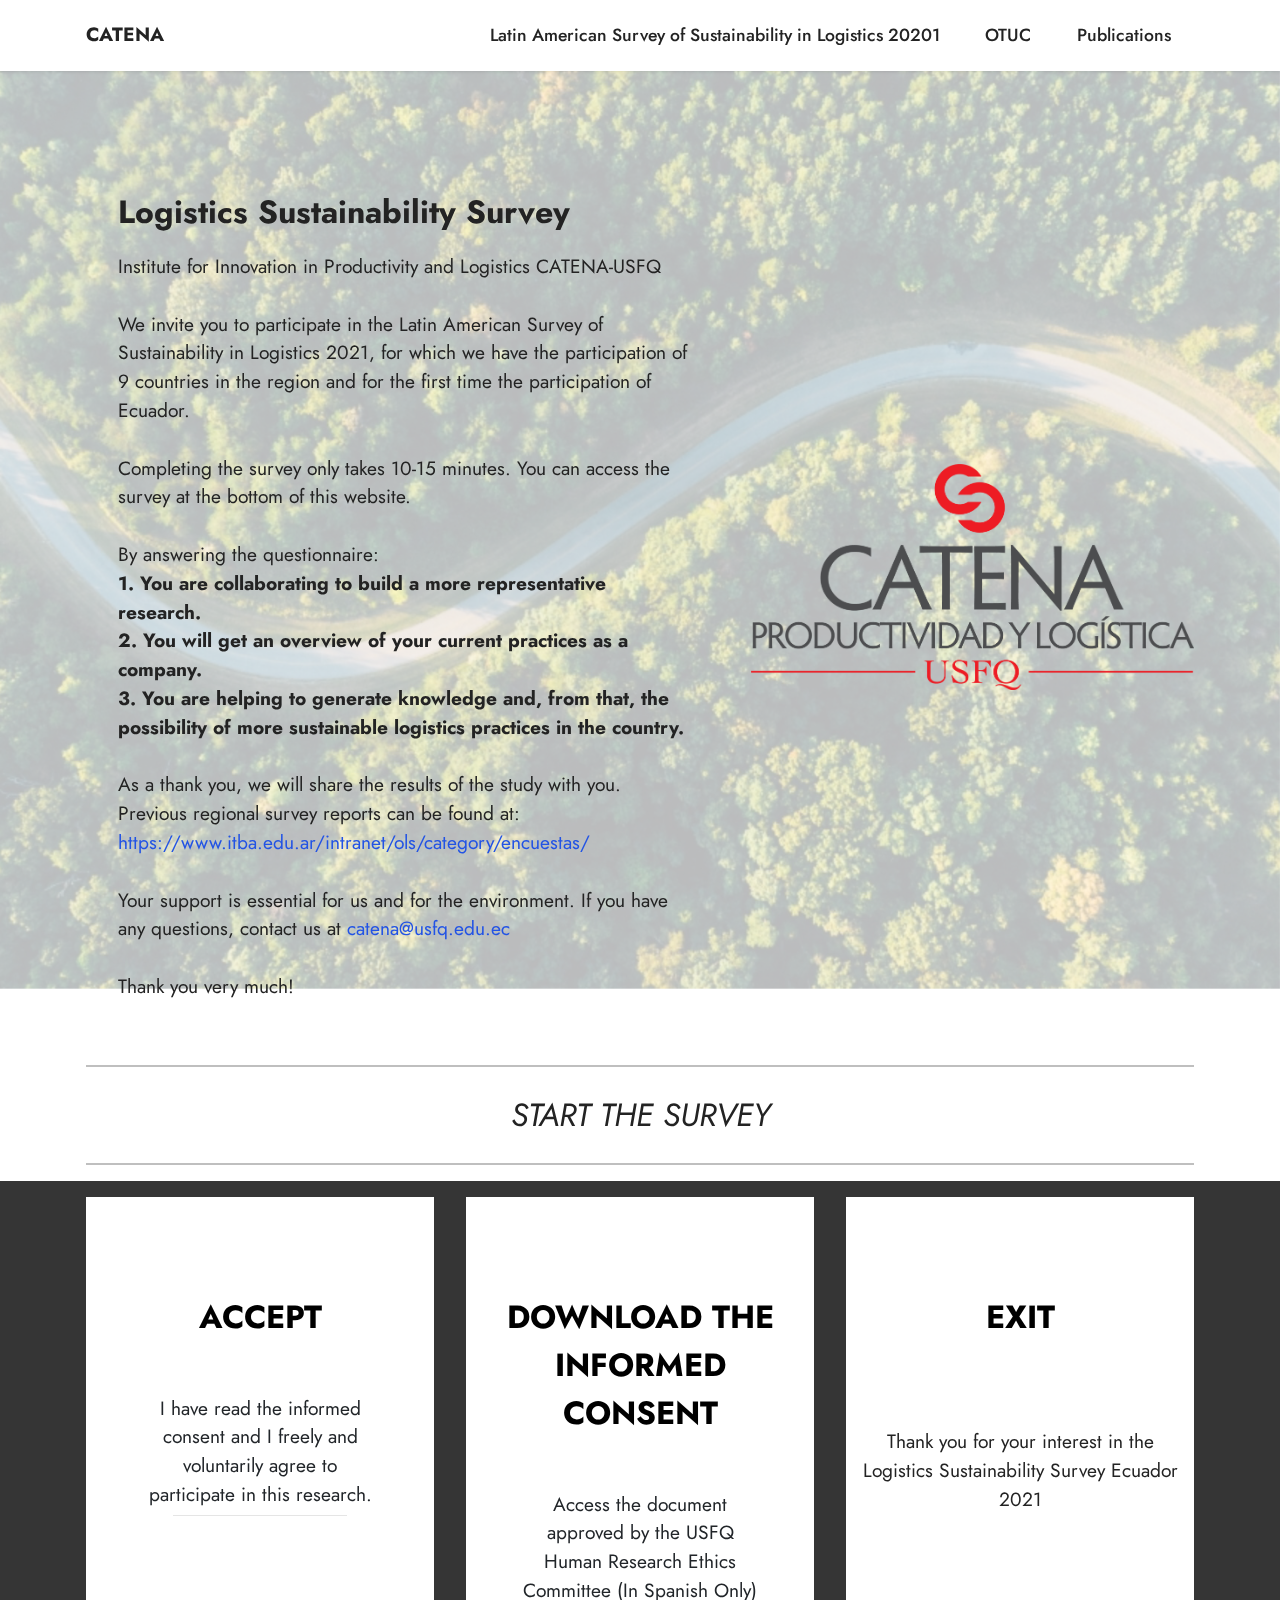
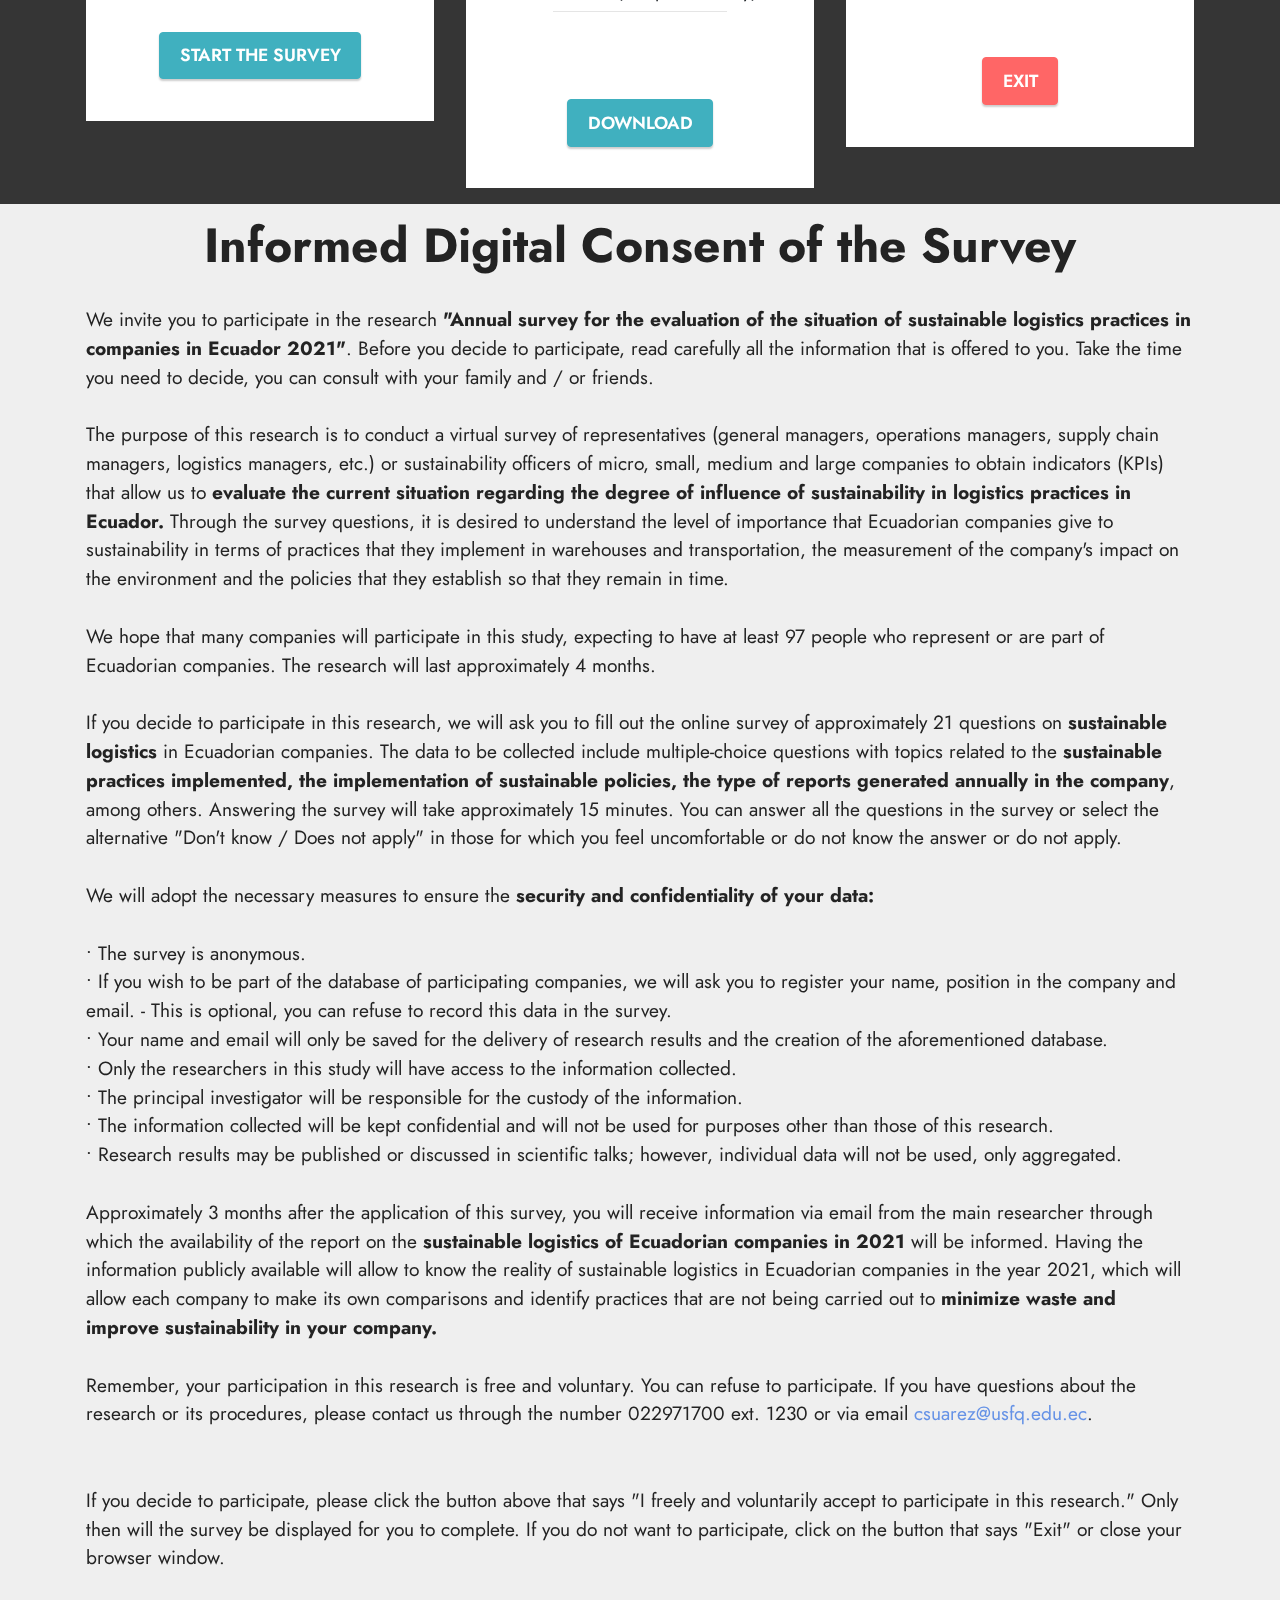
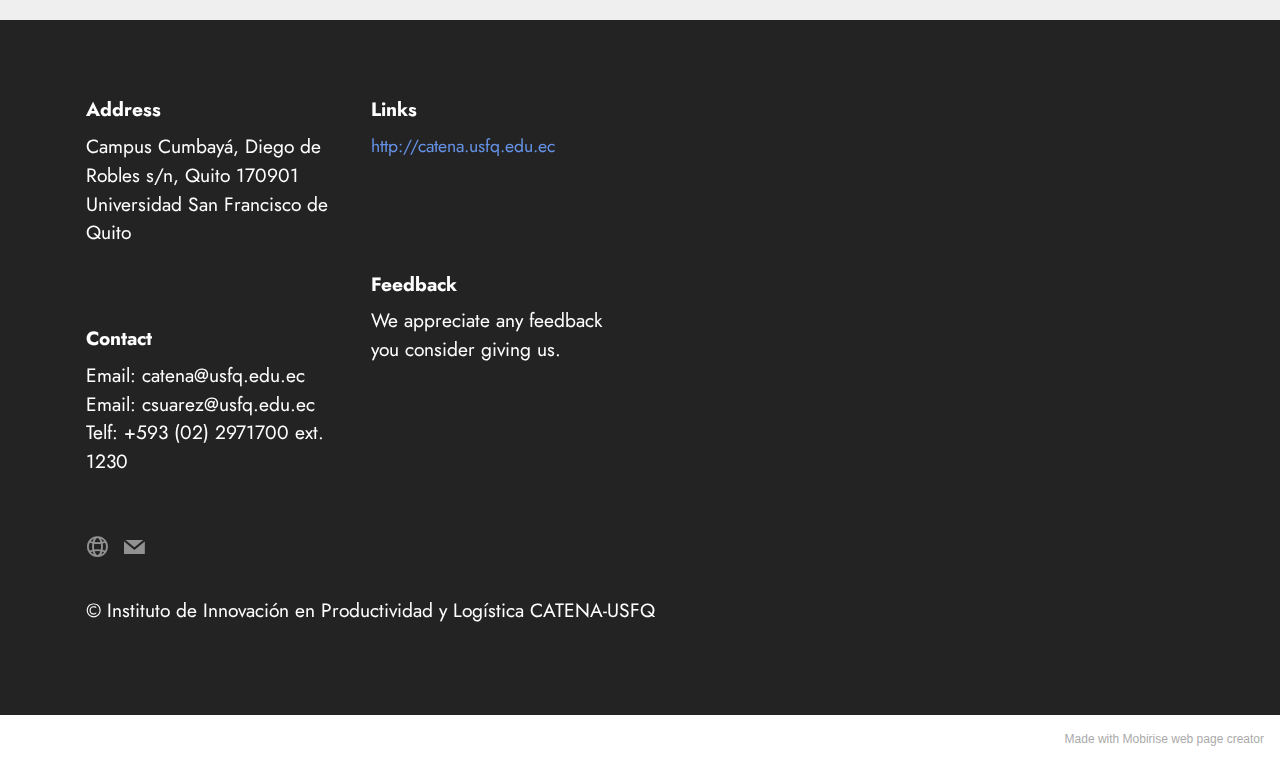
==== commit ebf41b19: "Add files via upload" ====
--- a/index.html
+++ b/index.html
@@ -74,21 +74,18 @@
             </div>
             <div class="col-12 col-lg">
                 <div class="text-wrapper">
-                    <h3 class="mbr-section-title mbr-fonts-style mb-3 display-5">
-                        <strong>Encuesta de Sustentabilidad Logística</strong></h3>
-                    <p class="mbr-text mbr-fonts-style display-7">Te invitamos a participar de la Encuesta Latinoamericana de Sustentabilidad en la Logística 2021, para la cual contamos con la participación de 9 países de la región y por primera vez la participación de Ecuador.
+                    <h3 class="mbr-section-title mbr-fonts-style mb-3 display-5"><strong>Logistics Sustainability Survey</strong></h3>
+                    <p class="mbr-text mbr-fonts-style display-7">Institute for Innovation in Productivity and Logistics CATENA-USFQ<br><br>We invite you to participate in the Latin American Survey of Sustainability in Logistics 2021, for which we have the participation of 9 countries in the region and for the first time the participation of Ecuador.
+<br><br>Completing the survey only takes 10-15 minutes. You can access the survey at the bottom of this website.<br>
+<br>By answering the questionnaire:<br><strong>1.	You are collaborating to build a more representative research.
+<br>2.	You will get an overview of your current practices as a company.
+<br>3.	You are helping to generate knowledge and, from that, the possibility of more sustainable logistics practices in the country.
+</strong><br>
+<br>As a thank you, we will share the results of the study with you. Previous regional survey reports can be found at:  <a href="https://www.itba.edu.ar/intranet/ols/category/encuestas/" class="text-info" target="_blank">https://www.itba.edu.ar/intranet/ols/category/encuestas/</a>
 <br>
-<br>Completar la encuesta sólo lleva entre 10 y 15 minutos. Puedes acceder a la encuesta en la parte inferior de este sitio web.<br>
-<br>Al responder el cuestionario:
-<br><strong><em>1)	Estás colaborando para construir una investigación más representativa
-<br>2)	Vas a obtener una mirada acerca de tus prácticas actuales como empresa
-<br>3)	Estás ayudando a generar conocimiento y, a partir de eso, la posibilidad de una logística más sustentable en el país
-</em></strong><br>
-<br>Como agradecimiento te compartiremos los resultados del estudio. Los informes de las encuestas regionales anteriores se encuentran en <a href="https://www.itba.edu.ar/intranet/ols/category/encuestas/" class="text-info" target="_blank">https://www.itba.edu.ar/intranet/ols/category/encuestas/</a>
+<br>Your support is essential for us and for the environment. If you have any questions, contact us at  <a href="mailto:catena@usfq.edu.ec" class="text-info">catena@usfq.edu.ec</a>
 <br>
-<br>Tu apoyo es fundamental para nosotros y para el medio ambiente. Ante cualquier duda comunícate con nosotros a <a href="mailto:catena@usfq.edu.ec" class="text-info">catena@usfq.edu.ec</a>
-<br>
-<br>Muchas gracias!&nbsp;<br></p>
+<br>Thank you very much!<br></p>
                 </div>
             </div>
         </div>
@@ -101,7 +98,7 @@
         <div class="row justify-content-center">
             <div class="col-md-12 col-lg-12">
                 <hr class="line">
-                <p class="mbr-text align-center mbr-fonts-style my-4 display-5"><em>ACCEDER A LA ENCUESTA ANUAL DE SUSTENTABILIDAD LOGÍSTICA ECUADOR 2021</em></p>
+                <p class="mbr-text align-center mbr-fonts-style my-4 display-5"><em>START THE SURVEY</em></p>
                 <hr class="line">
             </div>
         </div>
@@ -119,17 +116,17 @@
                     <div class="plan-header">
                         <h6 class="plan-title mbr-fonts-style mb-3 display-5"><strong>&nbsp;</strong></h6>
                         <div class="plan-price">
-                            <p class="price mbr-fonts-style m-0 display-5"><strong>ACEPTO</strong></p>
+                            <p class="price mbr-fonts-style m-0 display-5"><strong>ACCEPT</strong></p>
                             <p class="price-term mbr-fonts-style mb-3 display-7">&nbsp;</p>
                         </div>
                     </div>
                     <div class="plan-body">
                         <div class="plan-list mb-4">
                             <ul class="list-group mbr-fonts-style list-group-flush display-7">
-                                <li class="list-group-item"><span style="background-color: transparent; font-size: 1.2rem;">He leído el consentimiento informado y acepto libre y voluntariamente participar en esta investigación</span></li><br><li class="list-group-item"><br></li>
+                                <li class="list-group-item"><span style="background-color: transparent; font-size: 1.2rem;">I have read the informed consent and I freely and voluntarily agree to participate in this research.</span></li><br><li class="list-group-item"><br></li>
                             </ul>
                         </div>
-                        <div class="mbr-section-btn text-center"><a href="https://es.surveymonkey.com/r/ECELSL" class="btn btn-success display-4" target="_blank">INICIAR LA ENCUESTA</a></div>
+                        <div class="mbr-section-btn text-center"><a href="https://es.surveymonkey.com/r/ECELSL" class="btn btn-success display-4" target="_blank">START THE SURVEY</a></div>
                     </div>
                 </div>
             </div>
@@ -138,17 +135,17 @@
                     <div class="plan-header">
                         <h6 class="plan-title mbr-fonts-style mb-3 display-5"><strong>&nbsp;</strong></h6>
                         <div class="plan-price">
-                            <p class="price mbr-fonts-style m-0 display-5"><strong>DESCARGAR CONSENTIMIENTO INFORMADO</strong></p>
+                            <p class="price mbr-fonts-style m-0 display-5"><strong>DOWNLOAD THE INFORMED CONSENT</strong></p>
                             <p class="price-term mbr-fonts-style mb-3 display-7">&nbsp;</p>
                         </div>
                     </div>
                     <div class="plan-body">
                         <div class="plan-list mb-4">
                             <ul class="list-group mbr-fonts-style list-group-flush display-7">
-                                <li class="list-group-item">Acceder al documento aprobado por el Comité de Ética de Investigación en Seres Humanos de la USFQ</li>
+                                <li class="list-group-item">Access the document approved by the USFQ Human Research Ethics Committee (In Spanish Only)</li><li class="list-group-item"><br></li>
                             </ul>
                         </div>
-                        <div class="mbr-section-btn text-center"><a href="assets/files/Formulario-ConsentimientoInformadodigital.pdf" class="btn btn-success display-4" target="_blank">DESCARGAR</a></div>
+                        <div class="mbr-section-btn text-center"><a href="assets/files/Formulario-ConsentimientoInformadodigital.pdf" class="btn btn-success display-4" target="_blank">DOWNLOAD</a></div>
                     </div>
                 </div>
             </div>
@@ -157,15 +154,16 @@
                     <div class="plan-header">
                         <h6 class="plan-title mbr-fonts-style mb-3 display-5"><strong>&nbsp;</strong></h6>
                         <div class="plan-price">
-                            <p class="price mbr-fonts-style m-0 display-5"><strong>SALIR</strong></p>
-                            <p class="price-term mbr-fonts-style mb-3 display-7"><strong>&nbsp;</strong><br><br><br><br><br><br><strong><br></strong></p>
+                            <p class="price mbr-fonts-style m-0 display-5"><strong>EXIT</strong></p>
+                            <p class="price-term mbr-fonts-style mb-3 display-7"><strong>&nbsp;</strong><br><br><br>Thank you for your interest in the
+<br>Logistics Sustainability Survey Ecuador 2021<br><br><strong><br></strong></p>
                         </div>
                     </div>
                     <div class="plan-body">
                         <div class="plan-list mb-4">
                             <ul class="list-group mbr-fonts-style list-group-flush display-7">&nbsp;</ul>
                         </div>
-                        <div class="mbr-section-btn text-center"><a href="page1.html#top" class="btn btn-secondary display-4">SALIR</a></div>
+                        <div class="mbr-section-btn text-center"><a href="index.html" class="btn btn-secondary display-4">EXIT</a></div>
                     </div>
                 </div>
             </div>
@@ -180,20 +178,23 @@
     <div class="container">
         <div class="row justify-content-center">
             <div class="title col-md-12 col-lg-12">
-                <h3 class="mbr-section-title mbr-fonts-style align-center mb-4 display-2"><strong>Consentimiento Digital Informado de la Encuesta</strong></h3>
-                <h4 class="mbr-section-subtitle align-center mbr-fonts-style mb-4 display-7">Nos dirigimos a usted para invitarlo a participar en la investigación <em><strong>“Encuesta anual para la evaluación de la situación de la logística sustentable en empresas del Ecuador 2021”</strong></em>. Antes que decida participar lea cuidadosamente toda la información que se le ofrece. Tome el tiempo que requiera para decidirse, puede consultar con su familia y/o amigos.<br><br>El propósito de esta investigación es realizar una encuesta virtual a representantes (gerentes generales, gerentes de operaciones, gerentes de supply chain, gerentes de logística, etc.) u oficiales de sostenibilidad de micro, pequeñas, medianas y empresas grandes para obtener indicadores que permitan evaluar la <strong>situación actual en cuanto al grado de influencia de la sustentabilidad en la logística en el Ecuador.</strong> A través de las preguntas de la encuesta, se desea entender el nivel de importancia que le dan las empresas ecuatorianas a la sustentabilidad en cuanto a prácticas que implementan en depósitos y transporte, la medición del impacto de la empresa en el medio ambiente y las políticas que establecen para que permanezcan en el tiempo.<div>Esperamos que en este estudio participen la mayor cantidad de empresas, esperando tener por lo menos 97 personas que representan o forman parte de empresas ecuatorianas. La investigación tendrá una duración aproximada de 4 meses.
-</div><div><br></div><div>Si decide participar en esta investigación le pediremos que llene la encuesta en línea de aproximadamente 21 preguntas sobre <strong>logística sustentable</strong> en las empresas ecuatorianas. Los datos a recopilar incluyen preguntas de selección múltiple con temas relacionados a las <strong>prácticas sustentables implementadas, la implementación de políticas sustentables, el tipo de reportes que generan anualmente en la empresa</strong>, entre otras. Responder la encuesta le tomará aproximadamente 15 minutos. Usted puede contestar todas las preguntas de la encuesta o seleccionar la alternativa “No sabe / no aplica” en aquellas con las que se sienta incómodo o no sepa la respuesta o no aplique.</div><br><div>
-</div><div>Adoptaremos las medidas necesarias para asegurar la <strong>seguridad y confidencialidad de sus datos</strong>:
-</div><div>− La encuesta es anónima.
-</div><div>− Si usted desea formar parte de la base de datos de empresas participantes, le pediremos que registre su nombre, cargo en la empresa y correo electrónico. − Esto es opcional, usted puede negarse a registrar estos datos en la encuesta.
-</div><div>− Su nombre y correo electrónico solo se guardarán para la entrega de resultados de la investigación y la creación de la base de datos antes mencionada.
-</div><div>− Sólo los investigadores de este estudio tendrán acceso a la información recopilada.
-</div><div>− El investigador principal será el responsable de la custodia de la información.
-</div><div>− La información recabada se mantendrá confidencial y no se usará para fines distintos a los de esta investigación.
-</div><div>− Es posible que los resultados de la investigación sean publicados o se discutan en charlas científicas; sin embargo, no se utilizarán datos individuales, solo agregados.</div><br><div>
-</div><div>Aproximadamente 3 meses después de la aplicación de esta encuesta, usted recibirá́ información a través de correo electrónico de parte del investigador principal mediante el cual se informará la disponibilidad del informe sobre la <strong>logística sustentable de empresas ecuatorianas en el año 2021.</strong> Tener la información disponible públicamente permitirá conocer la realidad de la logística sustentable en empresas ecuatorianas en el año 2021, lo que permitirá a cada empresa realizar una comparación propia e identificar prácticas que no estén realizando para <strong>minimizar el desperdicio y mejorar la sustentabilidad en su empresa.
-</strong></div><div><span style="font-size: 1.2rem;"><br></span></div><div><span style="font-size: 1.2rem;">R</span><span style="font-size: 1.2rem;">ecuerde, su participación en esta investigación es<strong> libre y voluntaria</strong>. Usted puede negarse a participar. Si tiene dudas sobre la investigación o sus procedimientos, por favor contáctese con nosotros a través del número 022971700 ext. 1230 o a través del correo electrónico </span><a href="mailto:csuarez@usfq.edu.ec" class="text-info" style="font-size: 1.2rem;">csuarez@usfq.edu.ec</a><br></div><div>Si decide participar por favor haga clic en botón de abajo que señala “Acepto libre y voluntariamente participar en esta investigación”. Solo entonces se desplegará la encuesta para que la complete. Si no desea participar haga clic en el botón que señala “Salir” o cierre la ventana de su navegador.</div><br><div>Si decide participar por favor haga clic en botón de abajo que señala “Acepto libre y voluntariamente participar en esta investigación”. Solo entonces se desplegará la encuesta para que la complete. Si no desea participar haga clic en el botón que señala “Salir” o cierre la ventana de su navegador.
-</div><div><br></div><div>
+                <h3 class="mbr-section-title mbr-fonts-style align-center mb-4 display-2"><strong>Informed Digital Consent of the Survey</strong></h3>
+                <h4 class="mbr-section-subtitle align-center mbr-fonts-style mb-4 display-7"><div>We invite you to participate in the research <strong>"Annual survey for the evaluation of the situation of sustainable logistics practices in companies in Ecuador 2021"</strong>. Before you decide to participate, read carefully all the information that is offered to you. Take the time you need to decide, you can consult with your family and / or friends.
+</div><div><strong>
+</strong></div><div><span style="font-size: 1.2rem;"><br></span></div><div><span style="font-size: 1.2rem;">The purpose of this research is to conduct a virtual survey of representatives (general managers, operations managers, supply chain managers, logistics managers, etc.) or sustainability officers of micro, small, medium and large companies to obtain indicators (KPIs) that allow us to <strong>evaluate the current situation regarding the degree of influence of sustainability in logistics practices in Ecuador.</strong> Through the survey questions, it is desired to understand the level of importance that Ecuadorian companies give to sustainability in terms of practices that they implement in warehouses and transportation, the measurement of the company's impact on the environment and the policies that they establish so that they remain in time.
+</span></div><div><span style="font-size: 1.2rem;">
+</span></div><div><span style="font-size: 1.2rem;"><br></span></div><div><span style="font-size: 1.2rem;">We hope that many companies will participate in this study, expecting to have at least 97 people who represent or are part of Ecuadorian companies. The research will last approximately 4 months.
+</span></div><div><span style="font-size: 1.2rem;"><br></span></div><div><span style="font-size: 1.2rem;">If you decide to participate in this research, we will ask you to fill out the online survey of approximately 21 questions on <strong>sustainable logistics</strong> in Ecuadorian companies. The data to be collected include multiple-choice questions with topics related to the <strong>sustainable practices implemented, the implementation of sustainable policies, the type of reports generated annually in the company</strong>, among others. Answering the survey will take approximately 15 minutes. You can answer all the questions in the survey or select the alternative "Don't know / Does not apply" in those for which you feel uncomfortable or do not know the answer or do not apply.
+</span></div><div><span style="font-size: 1.2rem;"><br></span></div><div><span style="font-size: 1.2rem;">We will adopt the necessary measures to ensure the <strong>security and confidentiality of your data:
+</strong></span></div><div><span style="font-size: 1.2rem;"><br></span></div><div><span style="font-size: 1.2rem;">•	The survey is anonymous.
+</span></div><div><span style="font-size: 1.2rem;">•	If you wish to be part of the database of participating companies, we will ask you to register your name, position in the company and email. - This is optional, you can refuse to record this data in the survey.
+</span></div><div><span style="font-size: 1.2rem;">•	Your name and email will only be saved for the delivery of research results and the creation of the aforementioned database.
+</span></div><div><span style="font-size: 1.2rem;">•	Only the researchers in this study will have access to the information collected.
+</span></div><div><span style="font-size: 1.2rem;">•	The principal investigator will be responsible for the custody of the information.
+</span></div><div><span style="font-size: 1.2rem;">•	The information collected will be kept confidential and will not be used for purposes other than those of this research.
+</span></div><div><span style="font-size: 1.2rem;">•	Research results may be published or discussed in scientific talks; however, individual data will not be used, only aggregated.
+</span></div><div><span style="font-size: 1.2rem;"><br></span></div><div><span style="font-size: 1.2rem;">Approximately 3 months after the application of this survey, you will receive information via email from the main researcher through which the availability of the report on the <strong>sustainable logistics of Ecuadorian companies in 2021 </strong>will be informed. Having the information publicly available will allow to know the reality of sustainable logistics in Ecuadorian companies in the year 2021, which will allow each company to make its own comparisons and identify practices that are not being carried out to <strong>minimize waste and improve sustainability in your company.</strong></span></div><br><div><span style="font-size: 1.2rem;">
+</span></div><div>Remember, your participation in this research is free and voluntary. You can refuse to participate. If you have questions about the research or its procedures, please contact us through the number 022971700 ext. 1230 or via email <a href="mailto:csuarez@usfq.edu.ec" class="text-primary">csuarez@usfq.edu.ec</a>.</div><br><div><br></div>If you decide to participate, please click the button above that says "I freely and voluntarily accept to participate in this research." Only then will the survey be displayed for you to complete. If you do not want to participate, click on the button that says "Exit" or close your browser window.<div>
 </div><div>
 </div></h4>
                 
@@ -212,18 +213,17 @@
         <div class="row content mbr-white">
             <div class="col-12 col-md-3 mbr-fonts-style display-7">
                 <h5 class="mbr-section-subtitle mbr-fonts-style mb-2 display-7">
-                    <strong>Dirección</strong></h5>
+                    <strong>Address</strong></h5>
                 <p class="mbr-text mbr-fonts-style display-7">Campus Cumbayá, Diego de Robles s/n, Quito 170901<br>Universidad San Francisco de Quito</p> <br>
                 <h5 class="mbr-section-subtitle mbr-fonts-style mb-2 mt-4 display-7">
-                    <strong>Contactos</strong>
-                </h5>
+                    <strong>Contact</strong></h5>
                 <p class="mbr-text mbr-fonts-style mb-4 display-7">
                     Email: catena@usfq.edu.ec<br>Email: csuarez@usfq.edu.ec<br>
                     Telf: +593 (02) 2971700 ext. 1230 <br><br></p>
             </div>
             <div class="col-12 col-md-3 mbr-fonts-style display-7">
                 <h5 class="mbr-section-subtitle mbr-fonts-style mb-2 display-7">
-                    <strong>Enlaces</strong></h5>
+                    <strong>Links</strong></h5>
                 <ul class="list mbr-fonts-style mb-4 display-4">
                     <li class="mbr-text item-wrap">
                         <a class="text-primary" href="https://mobirise.co/">http://catena.usfq.edu.ec</a>
@@ -233,10 +233,10 @@
                 <h5 class="mbr-section-subtitle mbr-fonts-style mb-2 mt-5 display-7">
                     <strong>Feedback</strong>
                 </h5>
-                <p class="mbr-text mbr-fonts-style mb-4 display-7">Envíanos tu feedback, ideas, posibles colaboraciones y sugerencias! Apreciamos cualquier tipo de feedback.</p>
+                <p class="mbr-text mbr-fonts-style mb-4 display-7">We appreciate any feedback you consider giving us.</p>
             </div>
             <div class="col-12 col-md-6">
-                <div class="google-map"><iframe frameborder="0" style="border:0" src="https://www.google.com/maps/embed/v1/place?key=AIzaSyDk89J4FSunMF33ruMVWJaJht_Ro0kvoXs&amp;q=USFQ, Quito, Ecuador" allowfullscreen=""></iframe></div>
+                <div class="google-map"><iframe frameborder="0" style="border:0" src="https://www.google.com/maps/embed/v1/place?key=AIzaSyCNveGQ9bfpKFwWzQLLftrR9hNiHwdqQG8&amp;q=USFQ, Quito, Ecuador" allowfullscreen=""></iframe></div>
             </div>
             <div class="col-md-6">
                 <div class="social-list align-left">
@@ -269,7 +269,7 @@
             </div>
         </div>
     </div>
-</section><section style="background-color: #fff; font-family: -apple-system, BlinkMacSystemFont, 'Segoe UI', 'Roboto', 'Helvetica Neue', Arial, sans-serif; color:#aaa; font-size:12px; padding: 0; align-items: center; display: flex;"><a href="https://mobirise.site/i" style="flex: 1 1; height: 3rem; padding-left: 1rem;"></a><p style="flex: 0 0 auto; margin:0; padding-right:1rem;"><a href="https://mobirise.site/t" style="color:#aaa;">Built</a> with Mobirise bootstrap web template</p></section><script src="assets/bootstrap/js/bootstrap.bundle.min.js"></script>  <script src="assets/parallax/jarallax.js"></script>  <script src="assets/smoothscroll/smooth-scroll.js"></script>  <script src="assets/ytplayer/index.js"></script>  <script src="assets/dropdown/js/navbar-dropdown.js"></script>  <script src="assets/theme/js/script.js"></script>  
+</section><section style="background-color: #fff; font-family: -apple-system, BlinkMacSystemFont, 'Segoe UI', 'Roboto', 'Helvetica Neue', Arial, sans-serif; color:#aaa; font-size:12px; padding: 0; align-items: center; display: flex;"><a href="https://mobirise.site/x" style="flex: 1 1; height: 3rem; padding-left: 1rem;"></a><p style="flex: 0 0 auto; margin:0; padding-right:1rem;">Made with Mobirise <a href="https://mobirise.site/j" style="color:#aaa;">web page</a> creator</p></section><script src="assets/bootstrap/js/bootstrap.bundle.min.js"></script>  <script src="assets/parallax/jarallax.js"></script>  <script src="assets/smoothscroll/smooth-scroll.js"></script>  <script src="assets/ytplayer/index.js"></script>  <script src="assets/dropdown/js/navbar-dropdown.js"></script>  <script src="assets/theme/js/script.js"></script>  
   
   
 </body>
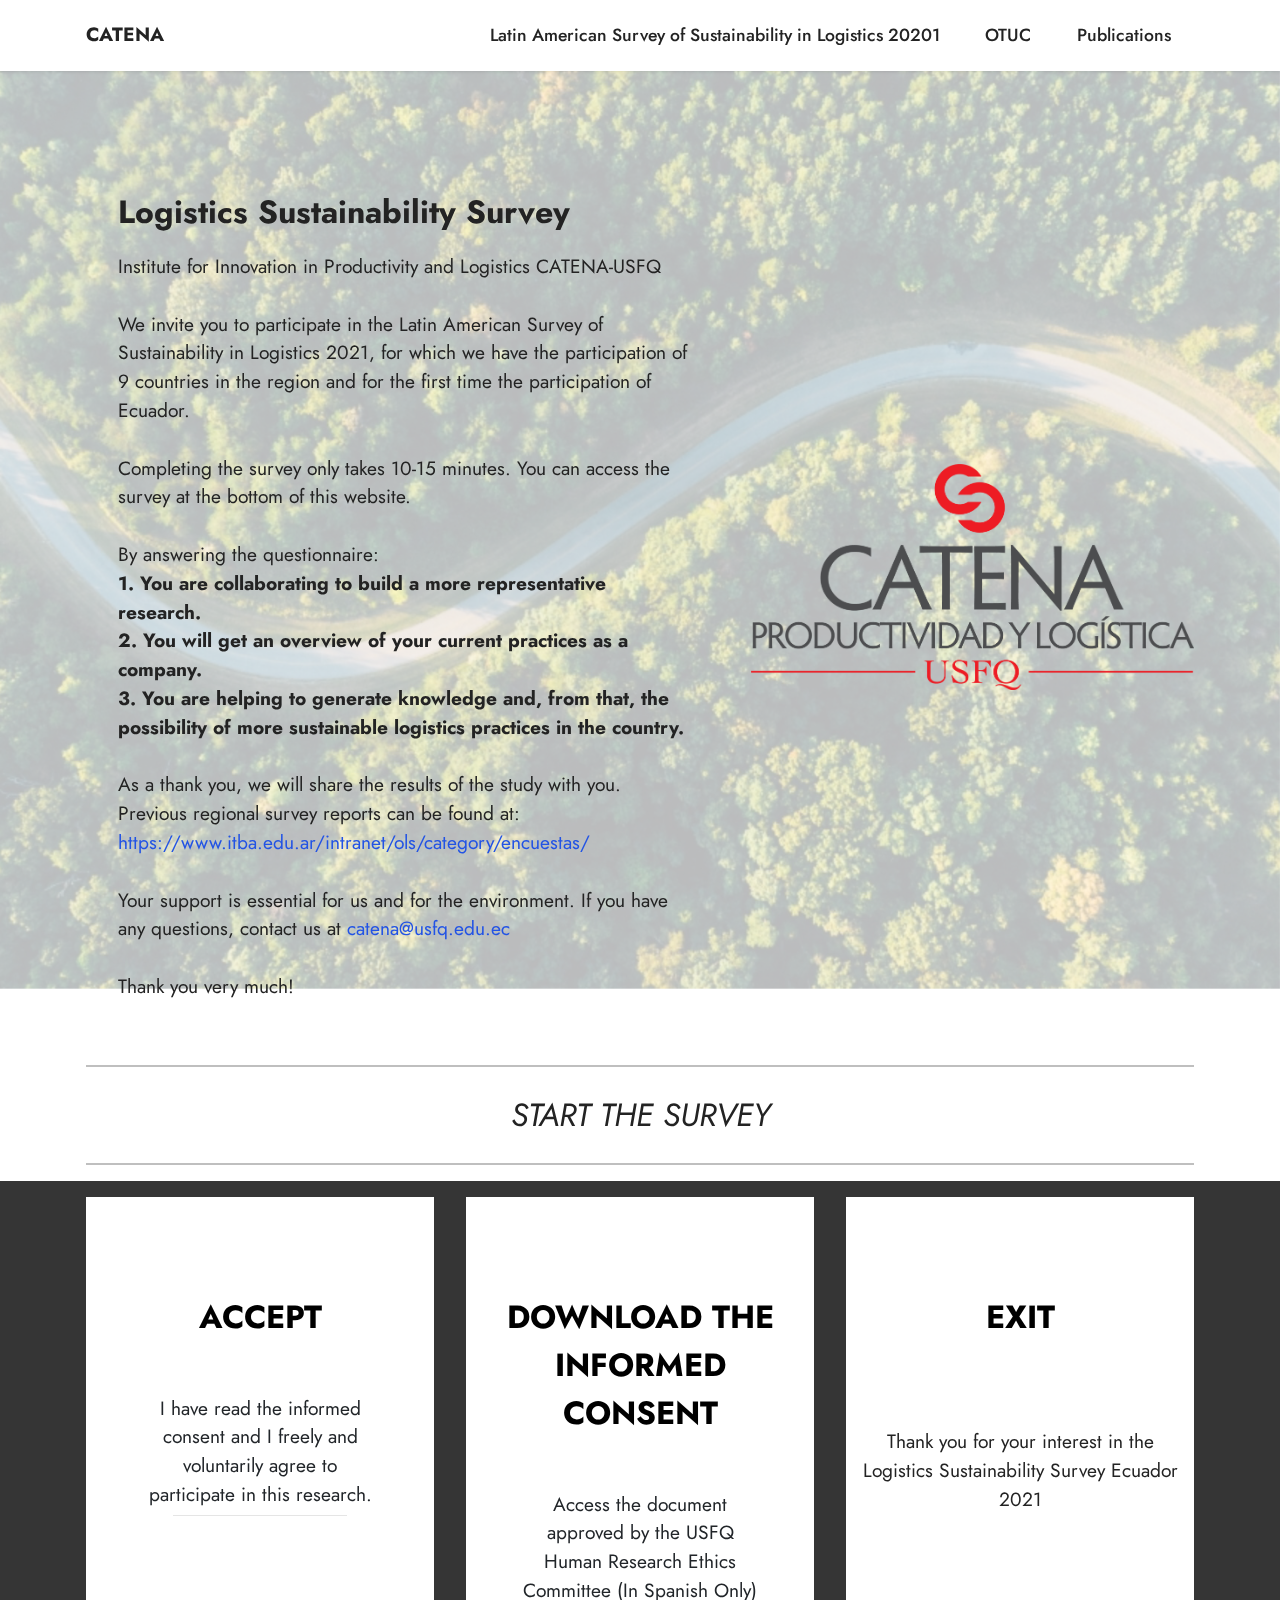
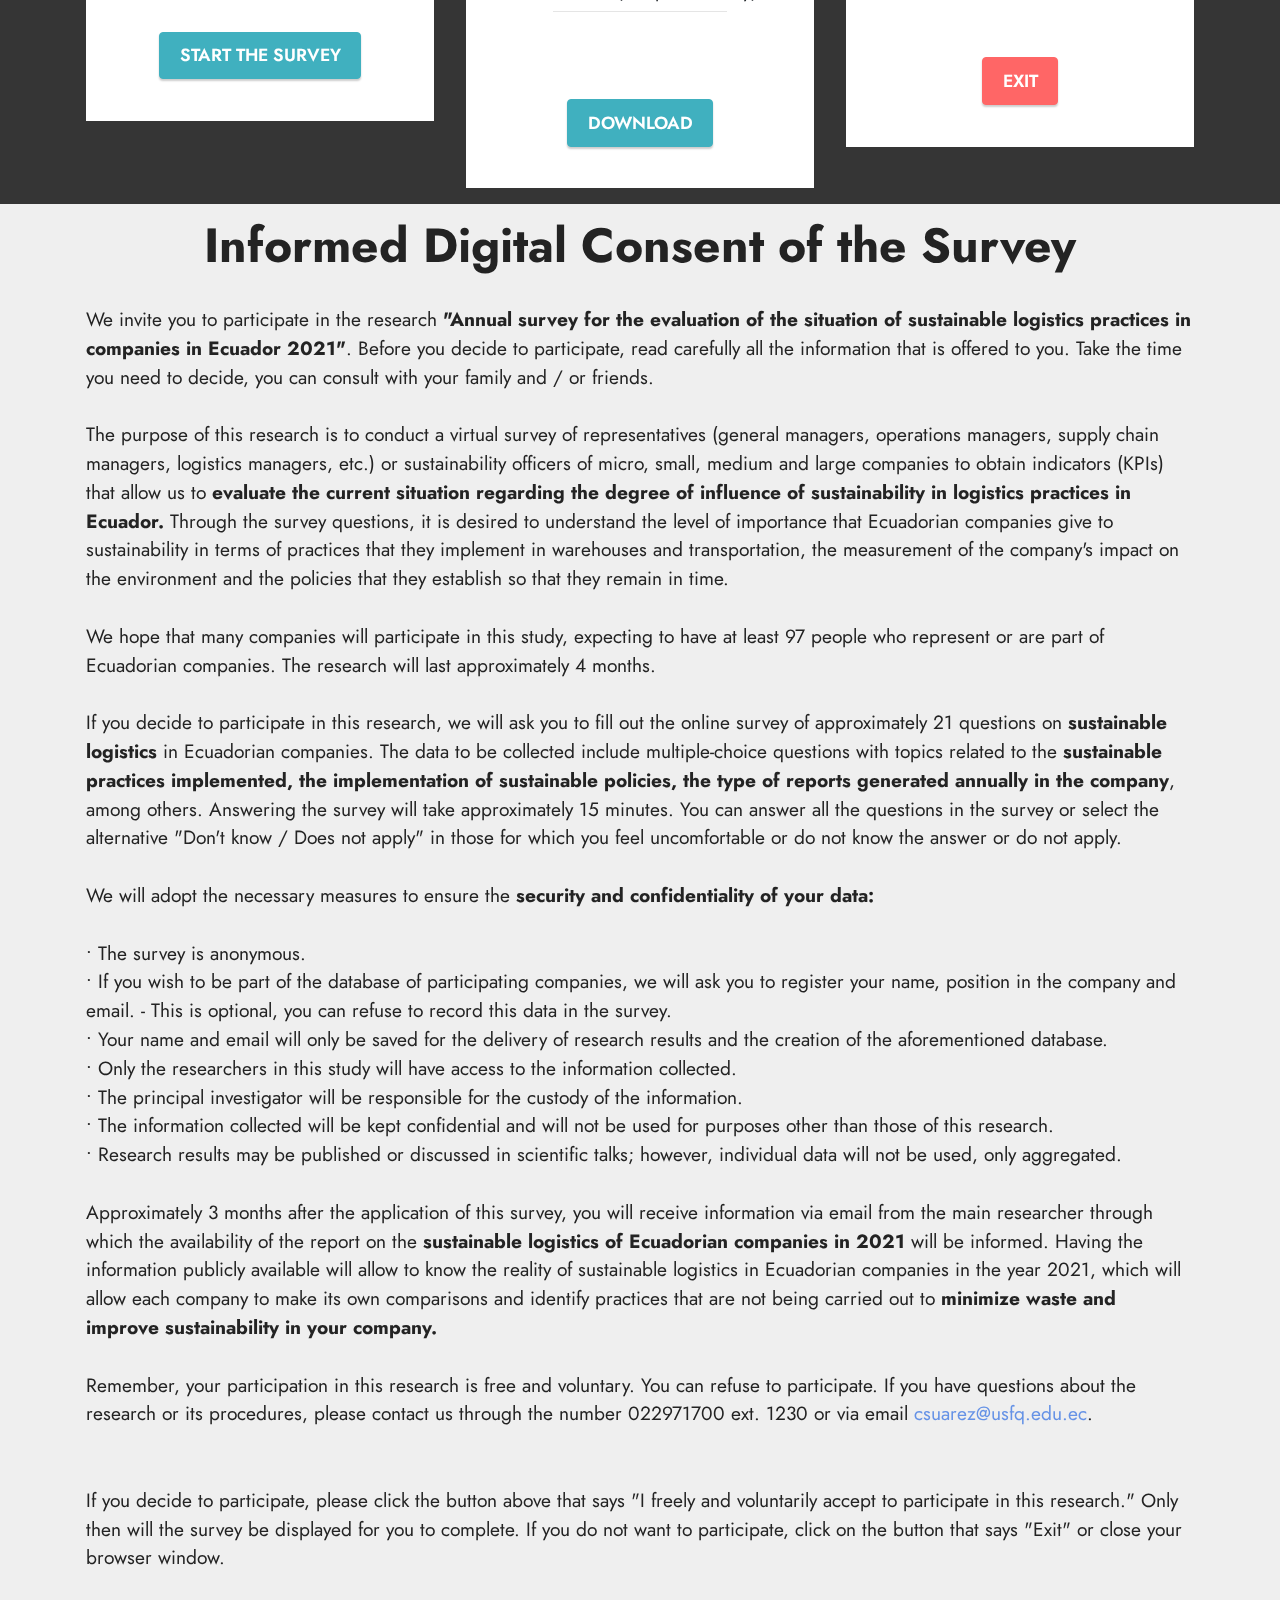
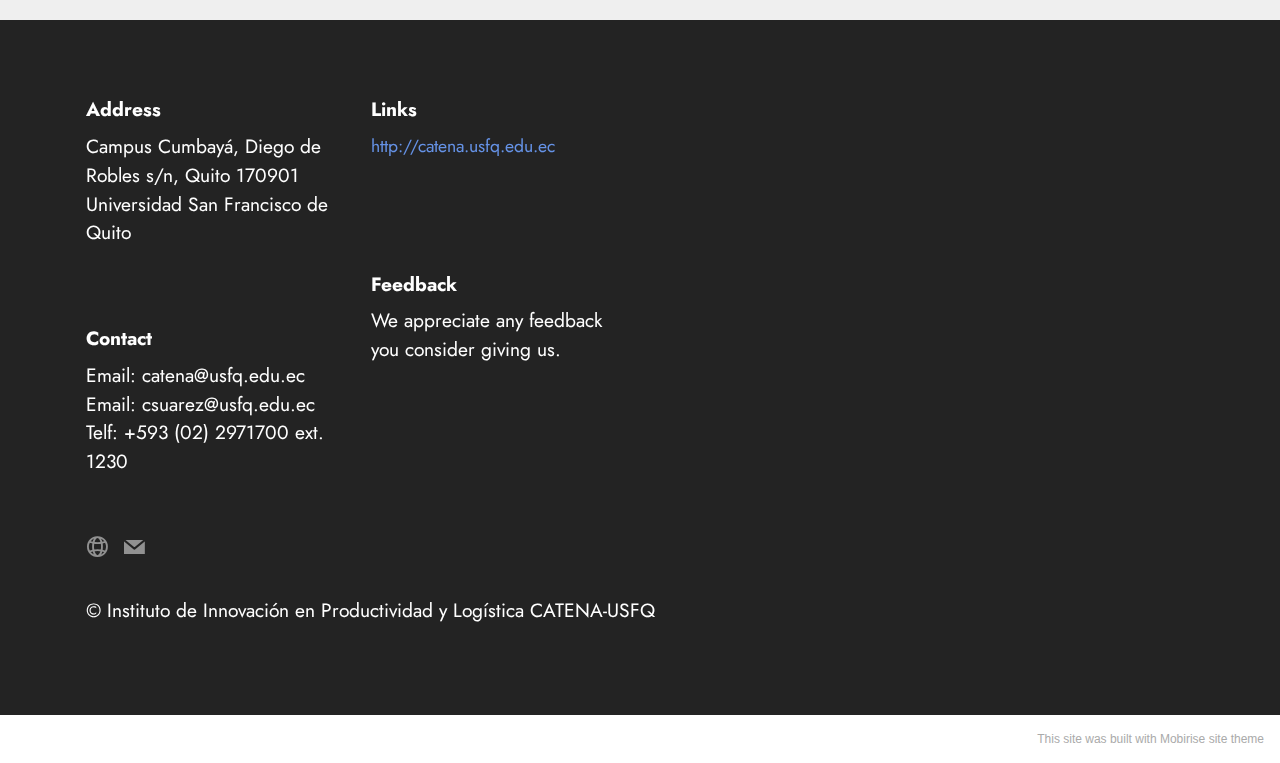
==== commit bdf1026b: "Add files via upload" ====
--- a/index.html
+++ b/index.html
@@ -269,7 +269,7 @@
             </div>
         </div>
     </div>
-</section><section style="background-color: #fff; font-family: -apple-system, BlinkMacSystemFont, 'Segoe UI', 'Roboto', 'Helvetica Neue', Arial, sans-serif; color:#aaa; font-size:12px; padding: 0; align-items: center; display: flex;"><a href="https://mobirise.site/x" style="flex: 1 1; height: 3rem; padding-left: 1rem;"></a><p style="flex: 0 0 auto; margin:0; padding-right:1rem;">Made with Mobirise <a href="https://mobirise.site/j" style="color:#aaa;">web page</a> creator</p></section><script src="assets/bootstrap/js/bootstrap.bundle.min.js"></script>  <script src="assets/parallax/jarallax.js"></script>  <script src="assets/smoothscroll/smooth-scroll.js"></script>  <script src="assets/ytplayer/index.js"></script>  <script src="assets/dropdown/js/navbar-dropdown.js"></script>  <script src="assets/theme/js/script.js"></script>  
+</section><section style="background-color: #fff; font-family: -apple-system, BlinkMacSystemFont, 'Segoe UI', 'Roboto', 'Helvetica Neue', Arial, sans-serif; color:#aaa; font-size:12px; padding: 0; align-items: center; display: flex;"><a href="https://mobirise.site/r" style="flex: 1 1; height: 3rem; padding-left: 1rem;"></a><p style="flex: 0 0 auto; margin:0; padding-right:1rem;"><a href="https://mobirise.site/q" style="color:#aaa;">This site</a> was built with Mobirise site theme</p></section><script src="assets/bootstrap/js/bootstrap.bundle.min.js"></script>  <script src="assets/parallax/jarallax.js"></script>  <script src="assets/smoothscroll/smooth-scroll.js"></script>  <script src="assets/ytplayer/index.js"></script>  <script src="assets/dropdown/js/navbar-dropdown.js"></script>  <script src="assets/theme/js/script.js"></script>  
   
   
 </body>
--- a/assets/mobirise/css/mbr-additional.css
+++ b/assets/mobirise/css/mbr-additional.css
@@ -1208,99 +1208,6 @@
   list-style-type: none;
   padding: 0;
 }
-.cid-sHDzzaaGa0 {
-  background-image: linear-gradient(135deg, #e43f3f 10%, #4479d9 100%) !important;
-}
-.cid-sHDqjlzwtM {
-  padding-top: 75px;
-  padding-bottom: 75px;
-  background-color: #232323;
-}
-@media (max-width: 767px) {
-  .cid-sHDqjlzwtM .content {
-    text-align: center;
-  }
-  .cid-sHDqjlzwtM .content > div:not(:last-child) {
-    margin-bottom: 2rem;
-  }
-}
-.cid-sHDqjlzwtM .map {
-  height: 18.75rem;
-}
-@media (max-width: 767px) {
-  .cid-sHDqjlzwtM .footer-lower .copyright {
-    margin-bottom: 1rem;
-    text-align: center;
-  }
-}
-.cid-sHDqjlzwtM .footer-lower hr {
-  margin: 1rem 0;
-  border-color: #fff;
-  opacity: 0.05;
-}
-.cid-sHDqjlzwtM .google-map {
-  height: 25rem;
-  position: relative;
-}
-.cid-sHDqjlzwtM .google-map iframe {
-  height: 100%;
-  width: 100%;
-}
-.cid-sHDqjlzwtM .google-map [data-state-details] {
-  color: #6b6763;
-  font-family: Montserrat;
-  height: 1.5em;
-  margin-top: -0.75em;
-  padding-left: 1.25rem;
-  padding-right: 1.25rem;
-  position: absolute;
-  text-align: center;
-  top: 50%;
-  width: 100%;
-}
-.cid-sHDqjlzwtM .google-map[data-state] {
-  background: #e9e5dc;
-}
-.cid-sHDqjlzwtM .google-map[data-state="loading"] [data-state-details] {
-  display: none;
-}
-.cid-sHDqjlzwtM .social-list {
-  padding-left: 0;
-  margin-bottom: 0;
-  margin-left: -7px;
-  list-style: none;
-  display: flex;
-  -webkit-justify-content: flex-start;
-  justify-content: flex-start;
-  -webkit-flex-wrap: wrap;
-  flex-wrap: wrap;
-}
-.cid-sHDqjlzwtM .social-list .mbr-iconfont-social {
-  font-size: 1.3rem;
-  color: #fff;
-}
-.cid-sHDqjlzwtM .social-list .soc-item {
-  margin: 0 0.5rem;
-}
-.cid-sHDqjlzwtM .social-list a {
-  margin: 0;
-  opacity: 0.5;
-  -webkit-transition: 0.2s linear;
-  transition: 0.2s linear;
-}
-.cid-sHDqjlzwtM .social-list a:hover {
-  opacity: 1;
-}
-@media (max-width: 767px) {
-  .cid-sHDqjlzwtM .social-list {
-    -webkit-justify-content: center;
-    justify-content: center;
-  }
-}
-.cid-sHDqjlzwtM .list {
-  list-style-type: none;
-  padding: 0;
-}
 .cid-sJLwWKFq0g {
   z-index: 1000;
   width: 100%;
@@ -1648,6 +1555,205 @@
     left: -1rem;
   }
 }
+.cid-sJQpOxptSA {
+  padding-top: 5rem;
+  padding-bottom: 0rem;
+  background-color: #ffffff;
+}
+.cid-sJQpqaQfrH {
+  padding-top: 0rem;
+  padding-bottom: 0rem;
+  background-color: #ffffff;
+}
+.cid-sJQpqaQfrH .card-wrapper {
+  padding-right: 2rem;
+}
+@media (max-width: 992px) {
+  .cid-sJQpqaQfrH .card {
+    margin-bottom: 2rem!important;
+  }
+  .cid-sJQpqaQfrH .card-wrapper {
+    padding: 0 1rem;
+  }
+}
+@media (max-width: 767px) {
+  .cid-sJQpqaQfrH .link-wrap {
+    align-items: center;
+  }
+}
+.cid-sJQpqaQfrH .image-wrapper img {
+  width: 100%;
+  object-fit: cover;
+}
+.cid-sJQpqaQfrH .mbr-text,
+.cid-sJQpqaQfrH .link-wrap,
+.cid-sJQpqaQfrH .mbr-section-btn {
+  text-align: left;
+}
+.cid-sJQpvLg0I5 {
+  padding-top: 0rem;
+  padding-bottom: 0rem;
+  background-color: #ececec;
+}
+@media (max-width: 991px) {
+  .cid-sJQpvLg0I5 .image-wrapper {
+    margin-bottom: 1rem;
+  }
+}
+.cid-sJQpvLg0I5 img {
+  width: 100%;
+}
+@media (min-width: 992px) {
+  .cid-sJQpvLg0I5 .text-wrapper {
+    padding: 2rem;
+  }
+}
+.cid-sJQtJq0QcI {
+  padding-top: 0rem;
+  padding-bottom: 0rem;
+  background-color: #ffffff;
+}
+.cid-sJQtJq0QcI img,
+.cid-sJQtJq0QcI .item-img {
+  width: 100%;
+  height: 100%;
+  height: 400px;
+  object-fit: cover;
+}
+.cid-sJQtJq0QcI .item:focus,
+.cid-sJQtJq0QcI span:focus {
+  outline: none;
+}
+.cid-sJQtJq0QcI .item {
+  cursor: pointer;
+  margin-bottom: 2rem;
+}
+.cid-sJQtJq0QcI .item-wrapper {
+  position: relative;
+  border-radius: 4px;
+  background: #fafafa;
+  height: 100%;
+  display: flex;
+  flex-flow: column nowrap;
+}
+@media (min-width: 992px) {
+  .cid-sJQtJq0QcI .item-wrapper .item-content {
+    padding: 2rem;
+  }
+}
+@media (max-width: 991px) {
+  .cid-sJQtJq0QcI .item-wrapper .item-content {
+    padding: 1rem;
+  }
+}
+.cid-sJQtJq0QcI .mbr-section-btn {
+  margin-top: auto !important;
+}
+.cid-sJQtJq0QcI .mbr-section-title {
+  color: #232323;
+}
+.cid-sJQtJq0QcI .mbr-text,
+.cid-sJQtJq0QcI .mbr-section-btn {
+  text-align: left;
+}
+.cid-sJQtJq0QcI .item-title {
+  text-align: left;
+  color: #6592e6;
+}
+.cid-sJQtJq0QcI .item-subtitle {
+  text-align: left;
+  color: #232323;
+}
+.cid-sHDqjlzwtM {
+  padding-top: 75px;
+  padding-bottom: 75px;
+  background-color: #232323;
+}
+@media (max-width: 767px) {
+  .cid-sHDqjlzwtM .content {
+    text-align: center;
+  }
+  .cid-sHDqjlzwtM .content > div:not(:last-child) {
+    margin-bottom: 2rem;
+  }
+}
+.cid-sHDqjlzwtM .map {
+  height: 18.75rem;
+}
+@media (max-width: 767px) {
+  .cid-sHDqjlzwtM .footer-lower .copyright {
+    margin-bottom: 1rem;
+    text-align: center;
+  }
+}
+.cid-sHDqjlzwtM .footer-lower hr {
+  margin: 1rem 0;
+  border-color: #fff;
+  opacity: 0.05;
+}
+.cid-sHDqjlzwtM .google-map {
+  height: 25rem;
+  position: relative;
+}
+.cid-sHDqjlzwtM .google-map iframe {
+  height: 100%;
+  width: 100%;
+}
+.cid-sHDqjlzwtM .google-map [data-state-details] {
+  color: #6b6763;
+  font-family: Montserrat;
+  height: 1.5em;
+  margin-top: -0.75em;
+  padding-left: 1.25rem;
+  padding-right: 1.25rem;
+  position: absolute;
+  text-align: center;
+  top: 50%;
+  width: 100%;
+}
+.cid-sHDqjlzwtM .google-map[data-state] {
+  background: #e9e5dc;
+}
+.cid-sHDqjlzwtM .google-map[data-state="loading"] [data-state-details] {
+  display: none;
+}
+.cid-sHDqjlzwtM .social-list {
+  padding-left: 0;
+  margin-bottom: 0;
+  margin-left: -7px;
+  list-style: none;
+  display: flex;
+  -webkit-justify-content: flex-start;
+  justify-content: flex-start;
+  -webkit-flex-wrap: wrap;
+  flex-wrap: wrap;
+}
+.cid-sHDqjlzwtM .social-list .mbr-iconfont-social {
+  font-size: 1.3rem;
+  color: #fff;
+}
+.cid-sHDqjlzwtM .social-list .soc-item {
+  margin: 0 0.5rem;
+}
+.cid-sHDqjlzwtM .social-list a {
+  margin: 0;
+  opacity: 0.5;
+  -webkit-transition: 0.2s linear;
+  transition: 0.2s linear;
+}
+.cid-sHDqjlzwtM .social-list a:hover {
+  opacity: 1;
+}
+@media (max-width: 767px) {
+  .cid-sHDqjlzwtM .social-list {
+    -webkit-justify-content: center;
+    justify-content: center;
+  }
+}
+.cid-sHDqjlzwtM .list {
+  list-style-type: none;
+  padding: 0;
+}
 .cid-sJLxVyY40n {
   padding-top: 6rem;
   padding-bottom: 6rem;
--- a/assets/mobirise/css/mbr-additional.css
+++ b/assets/mobirise/css/mbr-additional.css
@@ -1208,99 +1208,6 @@
   list-style-type: none;
   padding: 0;
 }
-.cid-sHDzzaaGa0 {
-  background-image: linear-gradient(135deg, #e43f3f 10%, #4479d9 100%) !important;
-}
-.cid-sHDqjlzwtM {
-  padding-top: 75px;
-  padding-bottom: 75px;
-  background-color: #232323;
-}
-@media (max-width: 767px) {
-  .cid-sHDqjlzwtM .content {
-    text-align: center;
-  }
-  .cid-sHDqjlzwtM .content > div:not(:last-child) {
-    margin-bottom: 2rem;
-  }
-}
-.cid-sHDqjlzwtM .map {
-  height: 18.75rem;
-}
-@media (max-width: 767px) {
-  .cid-sHDqjlzwtM .footer-lower .copyright {
-    margin-bottom: 1rem;
-    text-align: center;
-  }
-}
-.cid-sHDqjlzwtM .footer-lower hr {
-  margin: 1rem 0;
-  border-color: #fff;
-  opacity: 0.05;
-}
-.cid-sHDqjlzwtM .google-map {
-  height: 25rem;
-  position: relative;
-}
-.cid-sHDqjlzwtM .google-map iframe {
-  height: 100%;
-  width: 100%;
-}
-.cid-sHDqjlzwtM .google-map [data-state-details] {
-  color: #6b6763;
-  font-family: Montserrat;
-  height: 1.5em;
-  margin-top: -0.75em;
-  padding-left: 1.25rem;
-  padding-right: 1.25rem;
-  position: absolute;
-  text-align: center;
-  top: 50%;
-  width: 100%;
-}
-.cid-sHDqjlzwtM .google-map[data-state] {
-  background: #e9e5dc;
-}
-.cid-sHDqjlzwtM .google-map[data-state="loading"] [data-state-details] {
-  display: none;
-}
-.cid-sHDqjlzwtM .social-list {
-  padding-left: 0;
-  margin-bottom: 0;
-  margin-left: -7px;
-  list-style: none;
-  display: flex;
-  -webkit-justify-content: flex-start;
-  justify-content: flex-start;
-  -webkit-flex-wrap: wrap;
-  flex-wrap: wrap;
-}
-.cid-sHDqjlzwtM .social-list .mbr-iconfont-social {
-  font-size: 1.3rem;
-  color: #fff;
-}
-.cid-sHDqjlzwtM .social-list .soc-item {
-  margin: 0 0.5rem;
-}
-.cid-sHDqjlzwtM .social-list a {
-  margin: 0;
-  opacity: 0.5;
-  -webkit-transition: 0.2s linear;
-  transition: 0.2s linear;
-}
-.cid-sHDqjlzwtM .social-list a:hover {
-  opacity: 1;
-}
-@media (max-width: 767px) {
-  .cid-sHDqjlzwtM .social-list {
-    -webkit-justify-content: center;
-    justify-content: center;
-  }
-}
-.cid-sHDqjlzwtM .list {
-  list-style-type: none;
-  padding: 0;
-}
 .cid-sJLwWKFq0g {
   z-index: 1000;
   width: 100%;
@@ -1648,6 +1555,205 @@
     left: -1rem;
   }
 }
+.cid-sJQpOxptSA {
+  padding-top: 5rem;
+  padding-bottom: 0rem;
+  background-color: #ffffff;
+}
+.cid-sJQpqaQfrH {
+  padding-top: 0rem;
+  padding-bottom: 0rem;
+  background-color: #ffffff;
+}
+.cid-sJQpqaQfrH .card-wrapper {
+  padding-right: 2rem;
+}
+@media (max-width: 992px) {
+  .cid-sJQpqaQfrH .card {
+    margin-bottom: 2rem!important;
+  }
+  .cid-sJQpqaQfrH .card-wrapper {
+    padding: 0 1rem;
+  }
+}
+@media (max-width: 767px) {
+  .cid-sJQpqaQfrH .link-wrap {
+    align-items: center;
+  }
+}
+.cid-sJQpqaQfrH .image-wrapper img {
+  width: 100%;
+  object-fit: cover;
+}
+.cid-sJQpqaQfrH .mbr-text,
+.cid-sJQpqaQfrH .link-wrap,
+.cid-sJQpqaQfrH .mbr-section-btn {
+  text-align: left;
+}
+.cid-sJQpvLg0I5 {
+  padding-top: 0rem;
+  padding-bottom: 0rem;
+  background-color: #ececec;
+}
+@media (max-width: 991px) {
+  .cid-sJQpvLg0I5 .image-wrapper {
+    margin-bottom: 1rem;
+  }
+}
+.cid-sJQpvLg0I5 img {
+  width: 100%;
+}
+@media (min-width: 992px) {
+  .cid-sJQpvLg0I5 .text-wrapper {
+    padding: 2rem;
+  }
+}
+.cid-sJQtJq0QcI {
+  padding-top: 0rem;
+  padding-bottom: 0rem;
+  background-color: #ffffff;
+}
+.cid-sJQtJq0QcI img,
+.cid-sJQtJq0QcI .item-img {
+  width: 100%;
+  height: 100%;
+  height: 400px;
+  object-fit: cover;
+}
+.cid-sJQtJq0QcI .item:focus,
+.cid-sJQtJq0QcI span:focus {
+  outline: none;
+}
+.cid-sJQtJq0QcI .item {
+  cursor: pointer;
+  margin-bottom: 2rem;
+}
+.cid-sJQtJq0QcI .item-wrapper {
+  position: relative;
+  border-radius: 4px;
+  background: #fafafa;
+  height: 100%;
+  display: flex;
+  flex-flow: column nowrap;
+}
+@media (min-width: 992px) {
+  .cid-sJQtJq0QcI .item-wrapper .item-content {
+    padding: 2rem;
+  }
+}
+@media (max-width: 991px) {
+  .cid-sJQtJq0QcI .item-wrapper .item-content {
+    padding: 1rem;
+  }
+}
+.cid-sJQtJq0QcI .mbr-section-btn {
+  margin-top: auto !important;
+}
+.cid-sJQtJq0QcI .mbr-section-title {
+  color: #232323;
+}
+.cid-sJQtJq0QcI .mbr-text,
+.cid-sJQtJq0QcI .mbr-section-btn {
+  text-align: left;
+}
+.cid-sJQtJq0QcI .item-title {
+  text-align: left;
+  color: #6592e6;
+}
+.cid-sJQtJq0QcI .item-subtitle {
+  text-align: left;
+  color: #232323;
+}
+.cid-sHDqjlzwtM {
+  padding-top: 75px;
+  padding-bottom: 75px;
+  background-color: #232323;
+}
+@media (max-width: 767px) {
+  .cid-sHDqjlzwtM .content {
+    text-align: center;
+  }
+  .cid-sHDqjlzwtM .content > div:not(:last-child) {
+    margin-bottom: 2rem;
+  }
+}
+.cid-sHDqjlzwtM .map {
+  height: 18.75rem;
+}
+@media (max-width: 767px) {
+  .cid-sHDqjlzwtM .footer-lower .copyright {
+    margin-bottom: 1rem;
+    text-align: center;
+  }
+}
+.cid-sHDqjlzwtM .footer-lower hr {
+  margin: 1rem 0;
+  border-color: #fff;
+  opacity: 0.05;
+}
+.cid-sHDqjlzwtM .google-map {
+  height: 25rem;
+  position: relative;
+}
+.cid-sHDqjlzwtM .google-map iframe {
+  height: 100%;
+  width: 100%;
+}
+.cid-sHDqjlzwtM .google-map [data-state-details] {
+  color: #6b6763;
+  font-family: Montserrat;
+  height: 1.5em;
+  margin-top: -0.75em;
+  padding-left: 1.25rem;
+  padding-right: 1.25rem;
+  position: absolute;
+  text-align: center;
+  top: 50%;
+  width: 100%;
+}
+.cid-sHDqjlzwtM .google-map[data-state] {
+  background: #e9e5dc;
+}
+.cid-sHDqjlzwtM .google-map[data-state="loading"] [data-state-details] {
+  display: none;
+}
+.cid-sHDqjlzwtM .social-list {
+  padding-left: 0;
+  margin-bottom: 0;
+  margin-left: -7px;
+  list-style: none;
+  display: flex;
+  -webkit-justify-content: flex-start;
+  justify-content: flex-start;
+  -webkit-flex-wrap: wrap;
+  flex-wrap: wrap;
+}
+.cid-sHDqjlzwtM .social-list .mbr-iconfont-social {
+  font-size: 1.3rem;
+  color: #fff;
+}
+.cid-sHDqjlzwtM .social-list .soc-item {
+  margin: 0 0.5rem;
+}
+.cid-sHDqjlzwtM .social-list a {
+  margin: 0;
+  opacity: 0.5;
+  -webkit-transition: 0.2s linear;
+  transition: 0.2s linear;
+}
+.cid-sHDqjlzwtM .social-list a:hover {
+  opacity: 1;
+}
+@media (max-width: 767px) {
+  .cid-sHDqjlzwtM .social-list {
+    -webkit-justify-content: center;
+    justify-content: center;
+  }
+}
+.cid-sHDqjlzwtM .list {
+  list-style-type: none;
+  padding: 0;
+}
 .cid-sJLxVyY40n {
   padding-top: 6rem;
   padding-bottom: 6rem;
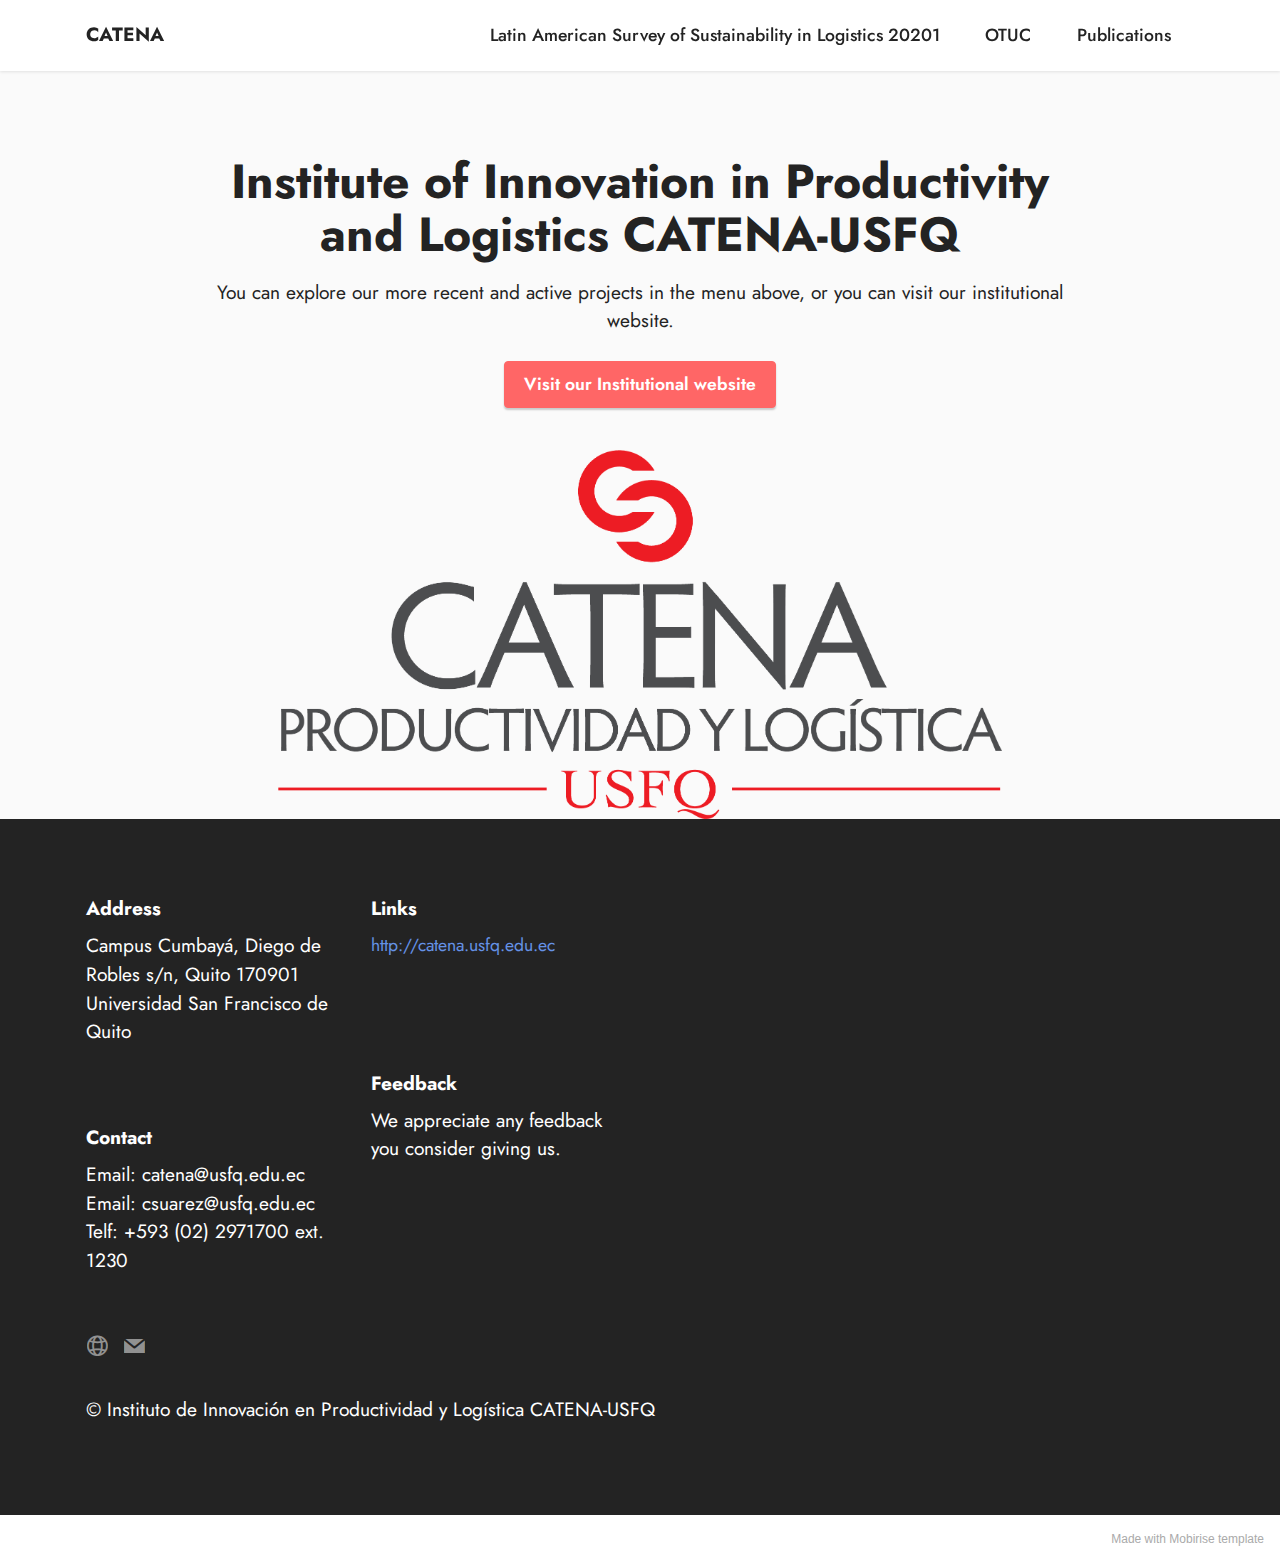
==== commit 75e9f260: "Add files via upload" ====
--- a/index.html
+++ b/index.html
@@ -15,7 +15,6 @@
   <link rel="stylesheet" href="assets/bootstrap/css/bootstrap.min.css">
   <link rel="stylesheet" href="assets/bootstrap/css/bootstrap-grid.min.css">
   <link rel="stylesheet" href="assets/bootstrap/css/bootstrap-reboot.min.css">
-  <link rel="stylesheet" href="assets/parallax/jarallax.css">
   <link rel="stylesheet" href="assets/dropdown/css/style.css">
   <link rel="stylesheet" href="assets/socicon/css/styles.css">
   <link rel="stylesheet" href="assets/theme/css/style.css">
@@ -36,7 +35,7 @@
         <div class="container">
             <div class="navbar-brand">
                 
-                <span class="navbar-caption-wrap"><a class="navbar-caption text-black display-7" href="https://mobiri.se">CATENA</a></span>
+                <span class="navbar-caption-wrap"><a class="navbar-caption text-black text-primary display-7" href="index.html">CATENA</a></span>
             </div>
             <button class="navbar-toggler" type="button" data-toggle="collapse" data-bs-toggle="collapse" data-target="#navbarSupportedContent" data-bs-target="#navbarSupportedContent" aria-controls="navbarNavAltMarkup" aria-expanded="false" aria-label="Toggle navigation">
                 <div class="hamburger">
@@ -47,9 +46,9 @@
                 </div>
             </button>
             <div class="collapse navbar-collapse" id="navbarSupportedContent">
-                <ul class="navbar-nav nav-dropdown nav-right" data-app-modern-menu="true"><li class="nav-item"><a class="nav-link link text-black text-primary display-4" href="index.html">Latin American Survey of Sustainability in Logistics 20201</a></li>
-                    <li class="nav-item"><a class="nav-link link text-black text-primary display-4" href="page1.html">OTUC</a></li>
-                    <li class="nav-item"><a class="nav-link link text-black text-primary display-4" href="page2.html">Publications</a>
+                <ul class="navbar-nav nav-dropdown nav-right" data-app-modern-menu="true"><li class="nav-item"><a class="nav-link link text-black text-primary display-4" href="LogisticsSustainabilitySurvey.html">Latin American Survey of Sustainability in Logistics 20201</a></li>
+                    <li class="nav-item"><a class="nav-link link text-black text-primary display-4" href="Observatory.html">OTUC</a></li>
+                    <li class="nav-item"><a class="nav-link link text-black text-primary display-4" href="Publications.html">Publications</a>
                     </li></ul>
                 
                 
@@ -58,146 +57,21 @@
     </nav>
 </section>
 
-<section data-bs-version="5.1" class="image2 cid-sHDrsoq8Rf mbr-parallax-background" id="image2-6">
-    
+<section data-bs-version="5.1" class="header10 cid-sJQZjAc5W8" id="header10-r">
 
-    <div class="mbr-overlay" style="opacity: 0.7; background-color: rgb(255, 255, 255);">
-    </div>
-
-    <div class="container">
-        <div class="row align-items-center">
-            <div class="col-12 col-lg-5">
-                <div class="image-wrapper">
-                    <a href="http://catena.usfq.edu.ec" target="_blank"><img src="assets/images/catena-1.png" alt="CATENA-USFQ"></a>
-                    <p class="mbr-description mbr-fonts-style mt-2 align-center display-4">&nbsp;</p>
-                </div>
-            </div>
-            <div class="col-12 col-lg">
-                <div class="text-wrapper">
-                    <h3 class="mbr-section-title mbr-fonts-style mb-3 display-5"><strong>Logistics Sustainability Survey</strong></h3>
-                    <p class="mbr-text mbr-fonts-style display-7">Institute for Innovation in Productivity and Logistics CATENA-USFQ<br><br>We invite you to participate in the Latin American Survey of Sustainability in Logistics 2021, for which we have the participation of 9 countries in the region and for the first time the participation of Ecuador.
-<br><br>Completing the survey only takes 10-15 minutes. You can access the survey at the bottom of this website.<br>
-<br>By answering the questionnaire:<br><strong>1.	You are collaborating to build a more representative research.
-<br>2.	You will get an overview of your current practices as a company.
-<br>3.	You are helping to generate knowledge and, from that, the possibility of more sustainable logistics practices in the country.
-</strong><br>
-<br>As a thank you, we will share the results of the study with you. Previous regional survey reports can be found at:  <a href="https://www.itba.edu.ar/intranet/ols/category/encuestas/" class="text-info" target="_blank">https://www.itba.edu.ar/intranet/ols/category/encuestas/</a>
-<br>
-<br>Your support is essential for us and for the environment. If you have any questions, contact us at  <a href="mailto:catena@usfq.edu.ec" class="text-info">catena@usfq.edu.ec</a>
-<br>
-<br>Thank you very much!<br></p>
-                </div>
-            </div>
-        </div>
-    </div>
-</section>
-
-<section data-bs-version="5.1" class="content6 cid-sHDw7UQJCP" id="content6-7">
-    
-    <div class="container">
-        <div class="row justify-content-center">
-            <div class="col-md-12 col-lg-12">
-                <hr class="line">
-                <p class="mbr-text align-center mbr-fonts-style my-4 display-5"><em>START THE SURVEY</em></p>
-                <hr class="line">
-            </div>
-        </div>
-    </div>
-</section>
-
-<section data-bs-version="5.1" class="pricing2 cid-sHDqs50iaF" id="pricing2-4">
     
 
     
-    <div class="container">
+
+    <div class="align-center container-fluid">
         <div class="row justify-content-center">
-            <div class="col-12 col-md-6 align-center col-lg-4">
-                <div class="plan">
-                    <div class="plan-header">
-                        <h6 class="plan-title mbr-fonts-style mb-3 display-5"><strong>&nbsp;</strong></h6>
-                        <div class="plan-price">
-                            <p class="price mbr-fonts-style m-0 display-5"><strong>ACCEPT</strong></p>
-                            <p class="price-term mbr-fonts-style mb-3 display-7">&nbsp;</p>
-                        </div>
-                    </div>
-                    <div class="plan-body">
-                        <div class="plan-list mb-4">
-                            <ul class="list-group mbr-fonts-style list-group-flush display-7">
-                                <li class="list-group-item"><span style="background-color: transparent; font-size: 1.2rem;">I have read the informed consent and I freely and voluntarily agree to participate in this research.</span></li><br><li class="list-group-item"><br></li>
-                            </ul>
-                        </div>
-                        <div class="mbr-section-btn text-center"><a href="https://es.surveymonkey.com/r/ECELSL" class="btn btn-success display-4" target="_blank">START THE SURVEY</a></div>
-                    </div>
+            <div class="col-md-12 col-lg-9">
+                <h1 class="mbr-section-title mbr-fonts-style mb-3 display-2"><strong>Institute of Innovation in Productivity and Logistics CATENA-USFQ</strong></h1>
+                <p class="mbr-text mbr-fonts-style display-7">You can explore our more recent and active projects in the menu above, or you can visit our institutional website.</p>
+                <div class="mbr-section-btn mt-3"><a class="btn btn-secondary display-4" href="https://www.usfq.edu.ec/es/instituto/instituto-de-innovacion-en-productividad-y-logistica-catena-usfq" target="_blank">Visit our Institutional website</a></div>
+                <div class="image-wrap mt-4">
+                    <img src="assets/images/catena-1.png" alt="" title="">
                 </div>
-            </div>
-            <div class="col-12 col-md-6 align-center col-lg-4">
-                <div class="plan">
-                    <div class="plan-header">
-                        <h6 class="plan-title mbr-fonts-style mb-3 display-5"><strong>&nbsp;</strong></h6>
-                        <div class="plan-price">
-                            <p class="price mbr-fonts-style m-0 display-5"><strong>DOWNLOAD THE INFORMED CONSENT</strong></p>
-                            <p class="price-term mbr-fonts-style mb-3 display-7">&nbsp;</p>
-                        </div>
-                    </div>
-                    <div class="plan-body">
-                        <div class="plan-list mb-4">
-                            <ul class="list-group mbr-fonts-style list-group-flush display-7">
-                                <li class="list-group-item">Access the document approved by the USFQ Human Research Ethics Committee (In Spanish Only)</li><li class="list-group-item"><br></li>
-                            </ul>
-                        </div>
-                        <div class="mbr-section-btn text-center"><a href="assets/files/Formulario-ConsentimientoInformadodigital.pdf" class="btn btn-success display-4" target="_blank">DOWNLOAD</a></div>
-                    </div>
-                </div>
-            </div>
-            <div class="col-12 col-md-6 align-center col-lg-4">
-                <div class="plan">
-                    <div class="plan-header">
-                        <h6 class="plan-title mbr-fonts-style mb-3 display-5"><strong>&nbsp;</strong></h6>
-                        <div class="plan-price">
-                            <p class="price mbr-fonts-style m-0 display-5"><strong>EXIT</strong></p>
-                            <p class="price-term mbr-fonts-style mb-3 display-7"><strong>&nbsp;</strong><br><br><br>Thank you for your interest in the
-<br>Logistics Sustainability Survey Ecuador 2021<br><br><strong><br></strong></p>
-                        </div>
-                    </div>
-                    <div class="plan-body">
-                        <div class="plan-list mb-4">
-                            <ul class="list-group mbr-fonts-style list-group-flush display-7">&nbsp;</ul>
-                        </div>
-                        <div class="mbr-section-btn text-center"><a href="index.html" class="btn btn-secondary display-4">EXIT</a></div>
-                    </div>
-                </div>
-            </div>
-            
-        </div>
-    </div>
-</section>
-
-<section data-bs-version="5.1" class="content4 cid-sHDq89ZMPV" id="content4-2">
-    
-    
-    <div class="container">
-        <div class="row justify-content-center">
-            <div class="title col-md-12 col-lg-12">
-                <h3 class="mbr-section-title mbr-fonts-style align-center mb-4 display-2"><strong>Informed Digital Consent of the Survey</strong></h3>
-                <h4 class="mbr-section-subtitle align-center mbr-fonts-style mb-4 display-7"><div>We invite you to participate in the research <strong>"Annual survey for the evaluation of the situation of sustainable logistics practices in companies in Ecuador 2021"</strong>. Before you decide to participate, read carefully all the information that is offered to you. Take the time you need to decide, you can consult with your family and / or friends.
-</div><div><strong>
-</strong></div><div><span style="font-size: 1.2rem;"><br></span></div><div><span style="font-size: 1.2rem;">The purpose of this research is to conduct a virtual survey of representatives (general managers, operations managers, supply chain managers, logistics managers, etc.) or sustainability officers of micro, small, medium and large companies to obtain indicators (KPIs) that allow us to <strong>evaluate the current situation regarding the degree of influence of sustainability in logistics practices in Ecuador.</strong> Through the survey questions, it is desired to understand the level of importance that Ecuadorian companies give to sustainability in terms of practices that they implement in warehouses and transportation, the measurement of the company's impact on the environment and the policies that they establish so that they remain in time.
-</span></div><div><span style="font-size: 1.2rem;">
-</span></div><div><span style="font-size: 1.2rem;"><br></span></div><div><span style="font-size: 1.2rem;">We hope that many companies will participate in this study, expecting to have at least 97 people who represent or are part of Ecuadorian companies. The research will last approximately 4 months.
-</span></div><div><span style="font-size: 1.2rem;"><br></span></div><div><span style="font-size: 1.2rem;">If you decide to participate in this research, we will ask you to fill out the online survey of approximately 21 questions on <strong>sustainable logistics</strong> in Ecuadorian companies. The data to be collected include multiple-choice questions with topics related to the <strong>sustainable practices implemented, the implementation of sustainable policies, the type of reports generated annually in the company</strong>, among others. Answering the survey will take approximately 15 minutes. You can answer all the questions in the survey or select the alternative "Don't know / Does not apply" in those for which you feel uncomfortable or do not know the answer or do not apply.
-</span></div><div><span style="font-size: 1.2rem;"><br></span></div><div><span style="font-size: 1.2rem;">We will adopt the necessary measures to ensure the <strong>security and confidentiality of your data:
-</strong></span></div><div><span style="font-size: 1.2rem;"><br></span></div><div><span style="font-size: 1.2rem;">•	The survey is anonymous.
-</span></div><div><span style="font-size: 1.2rem;">•	If you wish to be part of the database of participating companies, we will ask you to register your name, position in the company and email. - This is optional, you can refuse to record this data in the survey.
-</span></div><div><span style="font-size: 1.2rem;">•	Your name and email will only be saved for the delivery of research results and the creation of the aforementioned database.
-</span></div><div><span style="font-size: 1.2rem;">•	Only the researchers in this study will have access to the information collected.
-</span></div><div><span style="font-size: 1.2rem;">•	The principal investigator will be responsible for the custody of the information.
-</span></div><div><span style="font-size: 1.2rem;">•	The information collected will be kept confidential and will not be used for purposes other than those of this research.
-</span></div><div><span style="font-size: 1.2rem;">•	Research results may be published or discussed in scientific talks; however, individual data will not be used, only aggregated.
-</span></div><div><span style="font-size: 1.2rem;"><br></span></div><div><span style="font-size: 1.2rem;">Approximately 3 months after the application of this survey, you will receive information via email from the main researcher through which the availability of the report on the <strong>sustainable logistics of Ecuadorian companies in 2021 </strong>will be informed. Having the information publicly available will allow to know the reality of sustainable logistics in Ecuadorian companies in the year 2021, which will allow each company to make its own comparisons and identify practices that are not being carried out to <strong>minimize waste and improve sustainability in your company.</strong></span></div><br><div><span style="font-size: 1.2rem;">
-</span></div><div>Remember, your participation in this research is free and voluntary. You can refuse to participate. If you have questions about the research or its procedures, please contact us through the number 022971700 ext. 1230 or via email <a href="mailto:csuarez@usfq.edu.ec" class="text-primary">csuarez@usfq.edu.ec</a>.</div><br><div><br></div>If you decide to participate, please click the button above that says "I freely and voluntarily accept to participate in this research." Only then will the survey be displayed for you to complete. If you do not want to participate, click on the button that says "Exit" or close your browser window.<div>
-</div><div>
-</div></h4>
-                
             </div>
         </div>
     </div>
@@ -236,7 +110,7 @@
                 <p class="mbr-text mbr-fonts-style mb-4 display-7">We appreciate any feedback you consider giving us.</p>
             </div>
             <div class="col-12 col-md-6">
-                <div class="google-map"><iframe frameborder="0" style="border:0" src="https://www.google.com/maps/embed/v1/place?key=AIzaSyCNveGQ9bfpKFwWzQLLftrR9hNiHwdqQG8&amp;q=USFQ, Quito, Ecuador" allowfullscreen=""></iframe></div>
+                <div class="google-map"><iframe frameborder="0" style="border:0" src="https://www.google.com/maps/embed/v1/place?key=AIzaSyDk89J4FSunMF33ruMVWJaJht_Ro0kvoXs&amp;q=USFQ, Quito, Ecuador" allowfullscreen=""></iframe></div>
             </div>
             <div class="col-md-6">
                 <div class="social-list align-left">
@@ -269,7 +143,7 @@
             </div>
         </div>
     </div>
-</section><section style="background-color: #fff; font-family: -apple-system, BlinkMacSystemFont, 'Segoe UI', 'Roboto', 'Helvetica Neue', Arial, sans-serif; color:#aaa; font-size:12px; padding: 0; align-items: center; display: flex;"><a href="https://mobirise.site/r" style="flex: 1 1; height: 3rem; padding-left: 1rem;"></a><p style="flex: 0 0 auto; margin:0; padding-right:1rem;"><a href="https://mobirise.site/q" style="color:#aaa;">This site</a> was built with Mobirise site theme</p></section><script src="assets/bootstrap/js/bootstrap.bundle.min.js"></script>  <script src="assets/parallax/jarallax.js"></script>  <script src="assets/smoothscroll/smooth-scroll.js"></script>  <script src="assets/ytplayer/index.js"></script>  <script src="assets/dropdown/js/navbar-dropdown.js"></script>  <script src="assets/theme/js/script.js"></script>  
+</section><section style="background-color: #fff; font-family: -apple-system, BlinkMacSystemFont, 'Segoe UI', 'Roboto', 'Helvetica Neue', Arial, sans-serif; color:#aaa; font-size:12px; padding: 0; align-items: center; display: flex;"><a href="https://mobirise.site/n" style="flex: 1 1; height: 3rem; padding-left: 1rem;"></a><p style="flex: 0 0 auto; margin:0; padding-right:1rem;">Made with <a href="https://mobirise.site/b" style="color:#aaa;">Mobirise</a> template</p></section><script src="assets/bootstrap/js/bootstrap.bundle.min.js"></script>  <script src="assets/smoothscroll/smooth-scroll.js"></script>  <script src="assets/ytplayer/index.js"></script>  <script src="assets/dropdown/js/navbar-dropdown.js"></script>  <script src="assets/theme/js/script.js"></script>  
   
   
 </body>
--- a/assets/mobirise/css/mbr-additional.css
+++ b/assets/mobirise/css/mbr-additional.css
@@ -1029,94 +1029,20 @@
     left: -1rem;
   }
 }
-.cid-sHDrsoq8Rf {
+.cid-sJQZjAc5W8 {
   padding-top: 6rem;
   padding-bottom: 0rem;
-  background-image: url("../../../assets/images/sustainability.jpg");
-}
-@media (max-width: 991px) {
-  .cid-sHDrsoq8Rf .image-wrapper {
-    margin-bottom: 1rem;
-  }
-}
-.cid-sHDrsoq8Rf .row {
-  flex-direction: row-reverse;
-}
-.cid-sHDrsoq8Rf img {
+  background-color: #fafafa;
+}
+.cid-sJQZjAc5W8 .image-wrap img {
   width: 100%;
 }
 @media (min-width: 992px) {
-  .cid-sHDrsoq8Rf .text-wrapper {
-    padding: 2rem;
-  }
-}
-.cid-sHDrsoq8Rf .mbr-text {
-  text-align: left;
-}
-.cid-sHDw7UQJCP {
-  padding-top: 1rem;
-  padding-bottom: 1rem;
-  background-color: #ffffff;
-}
-.cid-sHDw7UQJCP .line {
-  background-color: #000000;
-  align: center;
-  height: 2px;
-  margin: 0 auto;
-}
-.cid-sHDqs50iaF {
-  padding-top: 1rem;
-  padding-bottom: 1rem;
-  background: #353535;
-}
-.cid-sHDqs50iaF .list-group-item {
-  background-color: transparent;
-  padding: .5rem 3.25rem;
-}
-.cid-sHDqs50iaF .plan-body {
-  padding-bottom: 2rem;
-}
-.cid-sHDqs50iaF .plan-header {
-  padding-top: 2rem;
-  padding-left: 1rem;
-  padding-right: 1rem;
-}
-.cid-sHDqs50iaF .price {
-  color: #000000;
-}
-.cid-sHDqs50iaF .plan {
-  word-break: break-word;
-  background-color: #ffffff;
-}
-.cid-sHDqs50iaF .plan .list-group-item {
-  position: relative;
-  justify-content: center;
-  border: 0;
-}
-.cid-sHDqs50iaF .plan .list-group-item::after {
-  position: absolute;
-  bottom: 1px;
-  left: 25%;
-  width: 50%;
-  height: 1px;
-  content: "";
-  background-color: rgba(0, 0, 0, 0.1);
-}
-.cid-sHDqs50iaF .plan .list-group-item:last-child::after {
-  display: none;
-}
-@media (max-width: 991px) {
-  .cid-sHDqs50iaF .plan {
-    margin-bottom: 2rem;
-  }
-}
-.cid-sHDq89ZMPV {
-  padding-top: 1rem;
-  padding-bottom: 1rem;
-  background-color: #efefef;
-}
-.cid-sHDq89ZMPV .mbr-section-subtitle {
-  text-align: left;
+  .cid-sJQZjAc5W8 .image-wrap img {
+    display: block;
+    margin: auto;
+    width: 80%;
+  }
 }
 .cid-sHDqjlzwtM {
   padding-top: 75px;
@@ -1755,9 +1681,9 @@
   padding: 0;
 }
 .cid-sJLxVyY40n {
-  padding-top: 6rem;
-  padding-bottom: 6rem;
-  background-color: #ffffff;
+  padding-top: 2rem;
+  padding-bottom: 8rem;
+  background-color: #353535;
 }
 .cid-sJLxVyY40n .top-line {
   display: flex;
@@ -1793,6 +1719,9 @@
     padding-left: 2rem;
     padding-right: 4rem;
   }
+}
+.cid-sJLxVyY40n .mbr-section-title {
+  color: #ffffff;
 }
 .cid-sHDqjlzwtM {
   padding-top: 75px;
@@ -2231,3 +2160,529 @@
     left: -1rem;
   }
 }
+.cid-sJQXLU98RT {
+  z-index: 1000;
+  width: 100%;
+  position: relative;
+  min-height: 60px;
+}
+.cid-sJQXLU98RT nav.navbar {
+  position: fixed;
+}
+.cid-sJQXLU98RT .dropdown-item:before {
+  font-family: Moririse2 !important;
+  content: "\e966";
+  display: inline-block;
+  width: 0;
+  position: absolute;
+  left: 1rem;
+  top: 0.5rem;
+  margin-right: 0.5rem;
+  line-height: 1;
+  font-size: inherit;
+  vertical-align: middle;
+  text-align: center;
+  overflow: hidden;
+  transform: scale(0, 1);
+  transition: all 0.25s ease-in-out;
+}
+.cid-sJQXLU98RT .dropdown-menu {
+  padding: 0;
+  border-radius: 4px;
+  box-shadow: 0 1px 3px 0 rgba(0, 0, 0, 0.1);
+}
+.cid-sJQXLU98RT .dropdown-item {
+  border-bottom: 1px solid #e6e6e6;
+}
+.cid-sJQXLU98RT .dropdown-item:hover,
+.cid-sJQXLU98RT .dropdown-item:focus {
+  background: #6592e6 !important;
+  color: white !important;
+}
+.cid-sJQXLU98RT .dropdown-item:first-child {
+  border-top-left-radius: 4px;
+  border-top-right-radius: 4px;
+}
+.cid-sJQXLU98RT .dropdown-item:last-child {
+  border-bottom: none;
+  border-bottom-left-radius: 4px;
+  border-bottom-right-radius: 4px;
+}
+.cid-sJQXLU98RT .nav-dropdown .link {
+  padding: 0 0.3em !important;
+  margin: 0.667em 1em !important;
+}
+.cid-sJQXLU98RT .nav-dropdown .link.dropdown-toggle::after {
+  margin-left: 0.5rem;
+  margin-top: 0.2rem;
+}
+.cid-sJQXLU98RT .nav-link {
+  position: relative;
+}
+.cid-sJQXLU98RT .container {
+  display: flex;
+  margin: auto;
+}
+.cid-sJQXLU98RT .iconfont-wrapper {
+  color: #000000 !important;
+  font-size: 1.5rem;
+  padding-right: 0.5rem;
+}
+.cid-sJQXLU98RT .dropdown-menu,
+.cid-sJQXLU98RT .navbar.opened {
+  background: #ffffff !important;
+}
+.cid-sJQXLU98RT .nav-item:focus,
+.cid-sJQXLU98RT .nav-link:focus {
+  outline: none;
+}
+.cid-sJQXLU98RT .dropdown .dropdown-menu .dropdown-item {
+  width: auto;
+  transition: all 0.25s ease-in-out;
+}
+.cid-sJQXLU98RT .dropdown .dropdown-menu .dropdown-item::after {
+  right: 0.5rem;
+}
+.cid-sJQXLU98RT .dropdown .dropdown-menu .dropdown-item .mbr-iconfont {
+  margin-right: 0.5rem;
+  vertical-align: sub;
+}
+.cid-sJQXLU98RT .dropdown .dropdown-menu .dropdown-item .mbr-iconfont:before {
+  display: inline-block;
+  transform: scale(1, 1);
+  transition: all 0.25s ease-in-out;
+}
+.cid-sJQXLU98RT .collapsed .dropdown-menu .dropdown-item:before {
+  display: none;
+}
+.cid-sJQXLU98RT .collapsed .dropdown .dropdown-menu .dropdown-item {
+  padding: 0.235em 1.5em 0.235em 1.5em !important;
+  transition: none;
+  margin: 0 !important;
+}
+.cid-sJQXLU98RT .navbar {
+  min-height: 70px;
+  transition: all 0.3s;
+  border-bottom: 1px solid transparent;
+  box-shadow: 0 1px 3px 0 rgba(0, 0, 0, 0.1);
+  background: #ffffff;
+}
+.cid-sJQXLU98RT .navbar.opened {
+  transition: all 0.3s;
+}
+.cid-sJQXLU98RT .navbar .dropdown-item {
+  padding: 0.5rem 1.8rem;
+}
+.cid-sJQXLU98RT .navbar .navbar-logo img {
+  width: auto;
+}
+.cid-sJQXLU98RT .navbar .navbar-collapse {
+  justify-content: flex-end;
+  z-index: 1;
+}
+.cid-sJQXLU98RT .navbar.collapsed {
+  justify-content: center;
+}
+.cid-sJQXLU98RT .navbar.collapsed .nav-item .nav-link::before {
+  display: none;
+}
+.cid-sJQXLU98RT .navbar.collapsed.opened .dropdown-menu {
+  top: 0;
+}
+.cid-sJQXLU98RT .navbar.collapsed .dropdown-menu .dropdown-submenu {
+  left: 0 !important;
+}
+.cid-sJQXLU98RT .navbar.collapsed .dropdown-menu .dropdown-item:after {
+  right: auto;
+}
+.cid-sJQXLU98RT .navbar.collapsed .dropdown-menu .dropdown-toggle[data-toggle="dropdown-submenu"]:after {
+  margin-left: 0.5rem;
+  margin-top: 0.2rem;
+  border-top: 0.35em solid;
+  border-right: 0.35em solid transparent;
+  border-left: 0.35em solid transparent;
+  border-bottom: 0;
+  top: 41%;
+}
+.cid-sJQXLU98RT .navbar.collapsed ul.navbar-nav li {
+  margin: auto;
+}
+.cid-sJQXLU98RT .navbar.collapsed .dropdown-menu .dropdown-item {
+  padding: 0.25rem 1.5rem;
+  text-align: center;
+}
+.cid-sJQXLU98RT .navbar.collapsed .icons-menu {
+  padding-left: 0;
+  padding-right: 0;
+  padding-top: 0.5rem;
+  padding-bottom: 0.5rem;
+}
+@media (max-width: 991px) {
+  .cid-sJQXLU98RT .navbar .nav-item .nav-link::before {
+    display: none;
+  }
+  .cid-sJQXLU98RT .navbar.opened .dropdown-menu {
+    top: 0;
+  }
+  .cid-sJQXLU98RT .navbar .dropdown-menu .dropdown-submenu {
+    left: 0 !important;
+  }
+  .cid-sJQXLU98RT .navbar .dropdown-menu .dropdown-item:after {
+    right: auto;
+  }
+  .cid-sJQXLU98RT .navbar .dropdown-menu .dropdown-toggle[data-toggle="dropdown-submenu"]:after {
+    margin-left: 0.5rem;
+    margin-top: 0.2rem;
+    border-top: 0.35em solid;
+    border-right: 0.35em solid transparent;
+    border-left: 0.35em solid transparent;
+    border-bottom: 0;
+    top: 40%;
+  }
+  .cid-sJQXLU98RT .navbar .navbar-logo img {
+    height: 3rem !important;
+  }
+  .cid-sJQXLU98RT .navbar ul.navbar-nav li {
+    margin: auto;
+  }
+  .cid-sJQXLU98RT .navbar .dropdown-menu .dropdown-item {
+    padding: 0.25rem 1.5rem !important;
+    text-align: center;
+  }
+  .cid-sJQXLU98RT .navbar .navbar-brand {
+    flex-shrink: initial;
+    flex-basis: auto;
+    word-break: break-word;
+    padding-right: 2rem;
+  }
+  .cid-sJQXLU98RT .navbar .navbar-toggler {
+    flex-basis: auto;
+  }
+  .cid-sJQXLU98RT .navbar .icons-menu {
+    padding-left: 0;
+    padding-top: 0.5rem;
+    padding-bottom: 0.5rem;
+  }
+}
+.cid-sJQXLU98RT .navbar.navbar-short {
+  min-height: 60px;
+}
+.cid-sJQXLU98RT .navbar.navbar-short .navbar-logo img {
+  height: 2.5rem !important;
+}
+.cid-sJQXLU98RT .navbar.navbar-short .navbar-brand {
+  min-height: 60px;
+  padding: 0;
+}
+.cid-sJQXLU98RT .navbar-brand {
+  min-height: 70px;
+  flex-shrink: 0;
+  align-items: center;
+  margin-right: 0;
+  padding: 10px 0;
+  transition: all 0.3s;
+  word-break: break-word;
+  z-index: 1;
+}
+.cid-sJQXLU98RT .navbar-brand .navbar-caption {
+  line-height: inherit !important;
+}
+.cid-sJQXLU98RT .navbar-brand .navbar-logo a {
+  outline: none;
+}
+.cid-sJQXLU98RT .dropdown-item.active,
+.cid-sJQXLU98RT .dropdown-item:active {
+  background-color: transparent;
+}
+.cid-sJQXLU98RT .navbar-expand-lg .navbar-nav .nav-link {
+  padding: 0;
+}
+.cid-sJQXLU98RT .nav-dropdown .link.dropdown-toggle {
+  margin-right: 1.667em;
+}
+.cid-sJQXLU98RT .nav-dropdown .link.dropdown-toggle[aria-expanded="true"] {
+  margin-right: 0;
+  padding: 0.667em 1.667em;
+}
+.cid-sJQXLU98RT .navbar.navbar-expand-lg .dropdown .dropdown-menu {
+  background: #ffffff;
+}
+.cid-sJQXLU98RT .navbar.navbar-expand-lg .dropdown .dropdown-menu .dropdown-submenu {
+  margin: 0;
+  left: 100%;
+}
+.cid-sJQXLU98RT .navbar .dropdown.open > .dropdown-menu {
+  display: block;
+}
+.cid-sJQXLU98RT ul.navbar-nav {
+  flex-wrap: wrap;
+}
+.cid-sJQXLU98RT .navbar-buttons {
+  text-align: center;
+  min-width: 170px;
+}
+.cid-sJQXLU98RT button.navbar-toggler {
+  outline: none;
+  width: 31px;
+  height: 20px;
+  cursor: pointer;
+  transition: all 0.2s;
+  position: relative;
+  align-self: center;
+}
+.cid-sJQXLU98RT button.navbar-toggler .hamburger span {
+  position: absolute;
+  right: 0;
+  width: 30px;
+  height: 2px;
+  border-right: 5px;
+  background-color: #000000;
+}
+.cid-sJQXLU98RT button.navbar-toggler .hamburger span:nth-child(1) {
+  top: 0;
+  transition: all 0.2s;
+}
+.cid-sJQXLU98RT button.navbar-toggler .hamburger span:nth-child(2) {
+  top: 8px;
+  transition: all 0.15s;
+}
+.cid-sJQXLU98RT button.navbar-toggler .hamburger span:nth-child(3) {
+  top: 8px;
+  transition: all 0.15s;
+}
+.cid-sJQXLU98RT button.navbar-toggler .hamburger span:nth-child(4) {
+  top: 16px;
+  transition: all 0.2s;
+}
+.cid-sJQXLU98RT nav.opened .hamburger span:nth-child(1) {
+  top: 8px;
+  width: 0;
+  opacity: 0;
+  right: 50%;
+  transition: all 0.2s;
+}
+.cid-sJQXLU98RT nav.opened .hamburger span:nth-child(2) {
+  transform: rotate(45deg);
+  transition: all 0.25s;
+}
+.cid-sJQXLU98RT nav.opened .hamburger span:nth-child(3) {
+  transform: rotate(-45deg);
+  transition: all 0.25s;
+}
+.cid-sJQXLU98RT nav.opened .hamburger span:nth-child(4) {
+  top: 8px;
+  width: 0;
+  opacity: 0;
+  right: 50%;
+  transition: all 0.2s;
+}
+.cid-sJQXLU98RT .navbar-dropdown {
+  padding: 0 1rem;
+  position: fixed;
+}
+.cid-sJQXLU98RT a.nav-link {
+  display: flex;
+  align-items: center;
+  justify-content: center;
+}
+.cid-sJQXLU98RT .icons-menu {
+  flex-wrap: nowrap;
+  display: flex;
+  justify-content: center;
+  padding-left: 1rem;
+  padding-right: 1rem;
+  padding-top: 0.3rem;
+  text-align: center;
+}
+@media screen and (-ms-high-contrast: active), (-ms-high-contrast: none) {
+  .cid-sJQXLU98RT .navbar {
+    height: 70px;
+  }
+  .cid-sJQXLU98RT .navbar.opened {
+    height: auto;
+  }
+  .cid-sJQXLU98RT .nav-item .nav-link:hover::before {
+    width: 175%;
+    max-width: calc(100% + 2rem);
+    left: -1rem;
+  }
+}
+.cid-sJQXLUMrw5 {
+  padding-top: 6rem;
+  padding-bottom: 0rem;
+  background-image: url("../../../assets/images/sustainability.jpg");
+}
+@media (max-width: 991px) {
+  .cid-sJQXLUMrw5 .image-wrapper {
+    margin-bottom: 1rem;
+  }
+}
+.cid-sJQXLUMrw5 .row {
+  flex-direction: row-reverse;
+}
+.cid-sJQXLUMrw5 img {
+  width: 100%;
+}
+@media (min-width: 992px) {
+  .cid-sJQXLUMrw5 .text-wrapper {
+    padding: 2rem;
+  }
+}
+.cid-sJQXLUMrw5 .mbr-text {
+  text-align: left;
+}
+.cid-sJQXLVaQdR {
+  padding-top: 1rem;
+  padding-bottom: 1rem;
+  background-color: #ffffff;
+}
+.cid-sJQXLVaQdR .line {
+  background-color: #000000;
+  align: center;
+  height: 2px;
+  margin: 0 auto;
+}
+.cid-sJQXLVjSJp {
+  padding-top: 1rem;
+  padding-bottom: 1rem;
+  background: #353535;
+}
+.cid-sJQXLVjSJp .list-group-item {
+  background-color: transparent;
+  padding: .5rem 3.25rem;
+}
+.cid-sJQXLVjSJp .plan-body {
+  padding-bottom: 2rem;
+}
+.cid-sJQXLVjSJp .plan-header {
+  padding-top: 2rem;
+  padding-left: 1rem;
+  padding-right: 1rem;
+}
+.cid-sJQXLVjSJp .price {
+  color: #000000;
+}
+.cid-sJQXLVjSJp .plan {
+  word-break: break-word;
+  background-color: #ffffff;
+}
+.cid-sJQXLVjSJp .plan .list-group-item {
+  position: relative;
+  justify-content: center;
+  border: 0;
+}
+.cid-sJQXLVjSJp .plan .list-group-item::after {
+  position: absolute;
+  bottom: 1px;
+  left: 25%;
+  width: 50%;
+  height: 1px;
+  content: "";
+  background-color: rgba(0, 0, 0, 0.1);
+}
+.cid-sJQXLVjSJp .plan .list-group-item:last-child::after {
+  display: none;
+}
+@media (max-width: 991px) {
+  .cid-sJQXLVjSJp .plan {
+    margin-bottom: 2rem;
+  }
+}
+.cid-sJQXLVIo7D {
+  padding-top: 1rem;
+  padding-bottom: 1rem;
+  background-color: #efefef;
+}
+.cid-sJQXLVIo7D .mbr-section-subtitle {
+  text-align: left;
+}
+.cid-sJQXLVZgOM {
+  padding-top: 75px;
+  padding-bottom: 75px;
+  background-color: #232323;
+}
+@media (max-width: 767px) {
+  .cid-sJQXLVZgOM .content {
+    text-align: center;
+  }
+  .cid-sJQXLVZgOM .content > div:not(:last-child) {
+    margin-bottom: 2rem;
+  }
+}
+.cid-sJQXLVZgOM .map {
+  height: 18.75rem;
+}
+@media (max-width: 767px) {
+  .cid-sJQXLVZgOM .footer-lower .copyright {
+    margin-bottom: 1rem;
+    text-align: center;
+  }
+}
+.cid-sJQXLVZgOM .footer-lower hr {
+  margin: 1rem 0;
+  border-color: #fff;
+  opacity: 0.05;
+}
+.cid-sJQXLVZgOM .google-map {
+  height: 25rem;
+  position: relative;
+}
+.cid-sJQXLVZgOM .google-map iframe {
+  height: 100%;
+  width: 100%;
+}
+.cid-sJQXLVZgOM .google-map [data-state-details] {
+  color: #6b6763;
+  font-family: Montserrat;
+  height: 1.5em;
+  margin-top: -0.75em;
+  padding-left: 1.25rem;
+  padding-right: 1.25rem;
+  position: absolute;
+  text-align: center;
+  top: 50%;
+  width: 100%;
+}
+.cid-sJQXLVZgOM .google-map[data-state] {
+  background: #e9e5dc;
+}
+.cid-sJQXLVZgOM .google-map[data-state="loading"] [data-state-details] {
+  display: none;
+}
+.cid-sJQXLVZgOM .social-list {
+  padding-left: 0;
+  margin-bottom: 0;
+  margin-left: -7px;
+  list-style: none;
+  display: flex;
+  -webkit-justify-content: flex-start;
+  justify-content: flex-start;
+  -webkit-flex-wrap: wrap;
+  flex-wrap: wrap;
+}
+.cid-sJQXLVZgOM .social-list .mbr-iconfont-social {
+  font-size: 1.3rem;
+  color: #fff;
+}
+.cid-sJQXLVZgOM .social-list .soc-item {
+  margin: 0 0.5rem;
+}
+.cid-sJQXLVZgOM .social-list a {
+  margin: 0;
+  opacity: 0.5;
+  -webkit-transition: 0.2s linear;
+  transition: 0.2s linear;
+}
+.cid-sJQXLVZgOM .social-list a:hover {
+  opacity: 1;
+}
+@media (max-width: 767px) {
+  .cid-sJQXLVZgOM .social-list {
+    -webkit-justify-content: center;
+    justify-content: center;
+  }
+}
+.cid-sJQXLVZgOM .list {
+  list-style-type: none;
+  padding: 0;
+}
--- a/assets/mobirise/css/mbr-additional.css
+++ b/assets/mobirise/css/mbr-additional.css
@@ -1029,94 +1029,20 @@
     left: -1rem;
   }
 }
-.cid-sHDrsoq8Rf {
+.cid-sJQZjAc5W8 {
   padding-top: 6rem;
   padding-bottom: 0rem;
-  background-image: url("../../../assets/images/sustainability.jpg");
-}
-@media (max-width: 991px) {
-  .cid-sHDrsoq8Rf .image-wrapper {
-    margin-bottom: 1rem;
-  }
-}
-.cid-sHDrsoq8Rf .row {
-  flex-direction: row-reverse;
-}
-.cid-sHDrsoq8Rf img {
+  background-color: #fafafa;
+}
+.cid-sJQZjAc5W8 .image-wrap img {
   width: 100%;
 }
 @media (min-width: 992px) {
-  .cid-sHDrsoq8Rf .text-wrapper {
-    padding: 2rem;
-  }
-}
-.cid-sHDrsoq8Rf .mbr-text {
-  text-align: left;
-}
-.cid-sHDw7UQJCP {
-  padding-top: 1rem;
-  padding-bottom: 1rem;
-  background-color: #ffffff;
-}
-.cid-sHDw7UQJCP .line {
-  background-color: #000000;
-  align: center;
-  height: 2px;
-  margin: 0 auto;
-}
-.cid-sHDqs50iaF {
-  padding-top: 1rem;
-  padding-bottom: 1rem;
-  background: #353535;
-}
-.cid-sHDqs50iaF .list-group-item {
-  background-color: transparent;
-  padding: .5rem 3.25rem;
-}
-.cid-sHDqs50iaF .plan-body {
-  padding-bottom: 2rem;
-}
-.cid-sHDqs50iaF .plan-header {
-  padding-top: 2rem;
-  padding-left: 1rem;
-  padding-right: 1rem;
-}
-.cid-sHDqs50iaF .price {
-  color: #000000;
-}
-.cid-sHDqs50iaF .plan {
-  word-break: break-word;
-  background-color: #ffffff;
-}
-.cid-sHDqs50iaF .plan .list-group-item {
-  position: relative;
-  justify-content: center;
-  border: 0;
-}
-.cid-sHDqs50iaF .plan .list-group-item::after {
-  position: absolute;
-  bottom: 1px;
-  left: 25%;
-  width: 50%;
-  height: 1px;
-  content: "";
-  background-color: rgba(0, 0, 0, 0.1);
-}
-.cid-sHDqs50iaF .plan .list-group-item:last-child::after {
-  display: none;
-}
-@media (max-width: 991px) {
-  .cid-sHDqs50iaF .plan {
-    margin-bottom: 2rem;
-  }
-}
-.cid-sHDq89ZMPV {
-  padding-top: 1rem;
-  padding-bottom: 1rem;
-  background-color: #efefef;
-}
-.cid-sHDq89ZMPV .mbr-section-subtitle {
-  text-align: left;
+  .cid-sJQZjAc5W8 .image-wrap img {
+    display: block;
+    margin: auto;
+    width: 80%;
+  }
 }
 .cid-sHDqjlzwtM {
   padding-top: 75px;
@@ -1755,9 +1681,9 @@
   padding: 0;
 }
 .cid-sJLxVyY40n {
-  padding-top: 6rem;
-  padding-bottom: 6rem;
-  background-color: #ffffff;
+  padding-top: 2rem;
+  padding-bottom: 8rem;
+  background-color: #353535;
 }
 .cid-sJLxVyY40n .top-line {
   display: flex;
@@ -1793,6 +1719,9 @@
     padding-left: 2rem;
     padding-right: 4rem;
   }
+}
+.cid-sJLxVyY40n .mbr-section-title {
+  color: #ffffff;
 }
 .cid-sHDqjlzwtM {
   padding-top: 75px;
@@ -2231,3 +2160,529 @@
     left: -1rem;
   }
 }
+.cid-sJQXLU98RT {
+  z-index: 1000;
+  width: 100%;
+  position: relative;
+  min-height: 60px;
+}
+.cid-sJQXLU98RT nav.navbar {
+  position: fixed;
+}
+.cid-sJQXLU98RT .dropdown-item:before {
+  font-family: Moririse2 !important;
+  content: "\e966";
+  display: inline-block;
+  width: 0;
+  position: absolute;
+  left: 1rem;
+  top: 0.5rem;
+  margin-right: 0.5rem;
+  line-height: 1;
+  font-size: inherit;
+  vertical-align: middle;
+  text-align: center;
+  overflow: hidden;
+  transform: scale(0, 1);
+  transition: all 0.25s ease-in-out;
+}
+.cid-sJQXLU98RT .dropdown-menu {
+  padding: 0;
+  border-radius: 4px;
+  box-shadow: 0 1px 3px 0 rgba(0, 0, 0, 0.1);
+}
+.cid-sJQXLU98RT .dropdown-item {
+  border-bottom: 1px solid #e6e6e6;
+}
+.cid-sJQXLU98RT .dropdown-item:hover,
+.cid-sJQXLU98RT .dropdown-item:focus {
+  background: #6592e6 !important;
+  color: white !important;
+}
+.cid-sJQXLU98RT .dropdown-item:first-child {
+  border-top-left-radius: 4px;
+  border-top-right-radius: 4px;
+}
+.cid-sJQXLU98RT .dropdown-item:last-child {
+  border-bottom: none;
+  border-bottom-left-radius: 4px;
+  border-bottom-right-radius: 4px;
+}
+.cid-sJQXLU98RT .nav-dropdown .link {
+  padding: 0 0.3em !important;
+  margin: 0.667em 1em !important;
+}
+.cid-sJQXLU98RT .nav-dropdown .link.dropdown-toggle::after {
+  margin-left: 0.5rem;
+  margin-top: 0.2rem;
+}
+.cid-sJQXLU98RT .nav-link {
+  position: relative;
+}
+.cid-sJQXLU98RT .container {
+  display: flex;
+  margin: auto;
+}
+.cid-sJQXLU98RT .iconfont-wrapper {
+  color: #000000 !important;
+  font-size: 1.5rem;
+  padding-right: 0.5rem;
+}
+.cid-sJQXLU98RT .dropdown-menu,
+.cid-sJQXLU98RT .navbar.opened {
+  background: #ffffff !important;
+}
+.cid-sJQXLU98RT .nav-item:focus,
+.cid-sJQXLU98RT .nav-link:focus {
+  outline: none;
+}
+.cid-sJQXLU98RT .dropdown .dropdown-menu .dropdown-item {
+  width: auto;
+  transition: all 0.25s ease-in-out;
+}
+.cid-sJQXLU98RT .dropdown .dropdown-menu .dropdown-item::after {
+  right: 0.5rem;
+}
+.cid-sJQXLU98RT .dropdown .dropdown-menu .dropdown-item .mbr-iconfont {
+  margin-right: 0.5rem;
+  vertical-align: sub;
+}
+.cid-sJQXLU98RT .dropdown .dropdown-menu .dropdown-item .mbr-iconfont:before {
+  display: inline-block;
+  transform: scale(1, 1);
+  transition: all 0.25s ease-in-out;
+}
+.cid-sJQXLU98RT .collapsed .dropdown-menu .dropdown-item:before {
+  display: none;
+}
+.cid-sJQXLU98RT .collapsed .dropdown .dropdown-menu .dropdown-item {
+  padding: 0.235em 1.5em 0.235em 1.5em !important;
+  transition: none;
+  margin: 0 !important;
+}
+.cid-sJQXLU98RT .navbar {
+  min-height: 70px;
+  transition: all 0.3s;
+  border-bottom: 1px solid transparent;
+  box-shadow: 0 1px 3px 0 rgba(0, 0, 0, 0.1);
+  background: #ffffff;
+}
+.cid-sJQXLU98RT .navbar.opened {
+  transition: all 0.3s;
+}
+.cid-sJQXLU98RT .navbar .dropdown-item {
+  padding: 0.5rem 1.8rem;
+}
+.cid-sJQXLU98RT .navbar .navbar-logo img {
+  width: auto;
+}
+.cid-sJQXLU98RT .navbar .navbar-collapse {
+  justify-content: flex-end;
+  z-index: 1;
+}
+.cid-sJQXLU98RT .navbar.collapsed {
+  justify-content: center;
+}
+.cid-sJQXLU98RT .navbar.collapsed .nav-item .nav-link::before {
+  display: none;
+}
+.cid-sJQXLU98RT .navbar.collapsed.opened .dropdown-menu {
+  top: 0;
+}
+.cid-sJQXLU98RT .navbar.collapsed .dropdown-menu .dropdown-submenu {
+  left: 0 !important;
+}
+.cid-sJQXLU98RT .navbar.collapsed .dropdown-menu .dropdown-item:after {
+  right: auto;
+}
+.cid-sJQXLU98RT .navbar.collapsed .dropdown-menu .dropdown-toggle[data-toggle="dropdown-submenu"]:after {
+  margin-left: 0.5rem;
+  margin-top: 0.2rem;
+  border-top: 0.35em solid;
+  border-right: 0.35em solid transparent;
+  border-left: 0.35em solid transparent;
+  border-bottom: 0;
+  top: 41%;
+}
+.cid-sJQXLU98RT .navbar.collapsed ul.navbar-nav li {
+  margin: auto;
+}
+.cid-sJQXLU98RT .navbar.collapsed .dropdown-menu .dropdown-item {
+  padding: 0.25rem 1.5rem;
+  text-align: center;
+}
+.cid-sJQXLU98RT .navbar.collapsed .icons-menu {
+  padding-left: 0;
+  padding-right: 0;
+  padding-top: 0.5rem;
+  padding-bottom: 0.5rem;
+}
+@media (max-width: 991px) {
+  .cid-sJQXLU98RT .navbar .nav-item .nav-link::before {
+    display: none;
+  }
+  .cid-sJQXLU98RT .navbar.opened .dropdown-menu {
+    top: 0;
+  }
+  .cid-sJQXLU98RT .navbar .dropdown-menu .dropdown-submenu {
+    left: 0 !important;
+  }
+  .cid-sJQXLU98RT .navbar .dropdown-menu .dropdown-item:after {
+    right: auto;
+  }
+  .cid-sJQXLU98RT .navbar .dropdown-menu .dropdown-toggle[data-toggle="dropdown-submenu"]:after {
+    margin-left: 0.5rem;
+    margin-top: 0.2rem;
+    border-top: 0.35em solid;
+    border-right: 0.35em solid transparent;
+    border-left: 0.35em solid transparent;
+    border-bottom: 0;
+    top: 40%;
+  }
+  .cid-sJQXLU98RT .navbar .navbar-logo img {
+    height: 3rem !important;
+  }
+  .cid-sJQXLU98RT .navbar ul.navbar-nav li {
+    margin: auto;
+  }
+  .cid-sJQXLU98RT .navbar .dropdown-menu .dropdown-item {
+    padding: 0.25rem 1.5rem !important;
+    text-align: center;
+  }
+  .cid-sJQXLU98RT .navbar .navbar-brand {
+    flex-shrink: initial;
+    flex-basis: auto;
+    word-break: break-word;
+    padding-right: 2rem;
+  }
+  .cid-sJQXLU98RT .navbar .navbar-toggler {
+    flex-basis: auto;
+  }
+  .cid-sJQXLU98RT .navbar .icons-menu {
+    padding-left: 0;
+    padding-top: 0.5rem;
+    padding-bottom: 0.5rem;
+  }
+}
+.cid-sJQXLU98RT .navbar.navbar-short {
+  min-height: 60px;
+}
+.cid-sJQXLU98RT .navbar.navbar-short .navbar-logo img {
+  height: 2.5rem !important;
+}
+.cid-sJQXLU98RT .navbar.navbar-short .navbar-brand {
+  min-height: 60px;
+  padding: 0;
+}
+.cid-sJQXLU98RT .navbar-brand {
+  min-height: 70px;
+  flex-shrink: 0;
+  align-items: center;
+  margin-right: 0;
+  padding: 10px 0;
+  transition: all 0.3s;
+  word-break: break-word;
+  z-index: 1;
+}
+.cid-sJQXLU98RT .navbar-brand .navbar-caption {
+  line-height: inherit !important;
+}
+.cid-sJQXLU98RT .navbar-brand .navbar-logo a {
+  outline: none;
+}
+.cid-sJQXLU98RT .dropdown-item.active,
+.cid-sJQXLU98RT .dropdown-item:active {
+  background-color: transparent;
+}
+.cid-sJQXLU98RT .navbar-expand-lg .navbar-nav .nav-link {
+  padding: 0;
+}
+.cid-sJQXLU98RT .nav-dropdown .link.dropdown-toggle {
+  margin-right: 1.667em;
+}
+.cid-sJQXLU98RT .nav-dropdown .link.dropdown-toggle[aria-expanded="true"] {
+  margin-right: 0;
+  padding: 0.667em 1.667em;
+}
+.cid-sJQXLU98RT .navbar.navbar-expand-lg .dropdown .dropdown-menu {
+  background: #ffffff;
+}
+.cid-sJQXLU98RT .navbar.navbar-expand-lg .dropdown .dropdown-menu .dropdown-submenu {
+  margin: 0;
+  left: 100%;
+}
+.cid-sJQXLU98RT .navbar .dropdown.open > .dropdown-menu {
+  display: block;
+}
+.cid-sJQXLU98RT ul.navbar-nav {
+  flex-wrap: wrap;
+}
+.cid-sJQXLU98RT .navbar-buttons {
+  text-align: center;
+  min-width: 170px;
+}
+.cid-sJQXLU98RT button.navbar-toggler {
+  outline: none;
+  width: 31px;
+  height: 20px;
+  cursor: pointer;
+  transition: all 0.2s;
+  position: relative;
+  align-self: center;
+}
+.cid-sJQXLU98RT button.navbar-toggler .hamburger span {
+  position: absolute;
+  right: 0;
+  width: 30px;
+  height: 2px;
+  border-right: 5px;
+  background-color: #000000;
+}
+.cid-sJQXLU98RT button.navbar-toggler .hamburger span:nth-child(1) {
+  top: 0;
+  transition: all 0.2s;
+}
+.cid-sJQXLU98RT button.navbar-toggler .hamburger span:nth-child(2) {
+  top: 8px;
+  transition: all 0.15s;
+}
+.cid-sJQXLU98RT button.navbar-toggler .hamburger span:nth-child(3) {
+  top: 8px;
+  transition: all 0.15s;
+}
+.cid-sJQXLU98RT button.navbar-toggler .hamburger span:nth-child(4) {
+  top: 16px;
+  transition: all 0.2s;
+}
+.cid-sJQXLU98RT nav.opened .hamburger span:nth-child(1) {
+  top: 8px;
+  width: 0;
+  opacity: 0;
+  right: 50%;
+  transition: all 0.2s;
+}
+.cid-sJQXLU98RT nav.opened .hamburger span:nth-child(2) {
+  transform: rotate(45deg);
+  transition: all 0.25s;
+}
+.cid-sJQXLU98RT nav.opened .hamburger span:nth-child(3) {
+  transform: rotate(-45deg);
+  transition: all 0.25s;
+}
+.cid-sJQXLU98RT nav.opened .hamburger span:nth-child(4) {
+  top: 8px;
+  width: 0;
+  opacity: 0;
+  right: 50%;
+  transition: all 0.2s;
+}
+.cid-sJQXLU98RT .navbar-dropdown {
+  padding: 0 1rem;
+  position: fixed;
+}
+.cid-sJQXLU98RT a.nav-link {
+  display: flex;
+  align-items: center;
+  justify-content: center;
+}
+.cid-sJQXLU98RT .icons-menu {
+  flex-wrap: nowrap;
+  display: flex;
+  justify-content: center;
+  padding-left: 1rem;
+  padding-right: 1rem;
+  padding-top: 0.3rem;
+  text-align: center;
+}
+@media screen and (-ms-high-contrast: active), (-ms-high-contrast: none) {
+  .cid-sJQXLU98RT .navbar {
+    height: 70px;
+  }
+  .cid-sJQXLU98RT .navbar.opened {
+    height: auto;
+  }
+  .cid-sJQXLU98RT .nav-item .nav-link:hover::before {
+    width: 175%;
+    max-width: calc(100% + 2rem);
+    left: -1rem;
+  }
+}
+.cid-sJQXLUMrw5 {
+  padding-top: 6rem;
+  padding-bottom: 0rem;
+  background-image: url("../../../assets/images/sustainability.jpg");
+}
+@media (max-width: 991px) {
+  .cid-sJQXLUMrw5 .image-wrapper {
+    margin-bottom: 1rem;
+  }
+}
+.cid-sJQXLUMrw5 .row {
+  flex-direction: row-reverse;
+}
+.cid-sJQXLUMrw5 img {
+  width: 100%;
+}
+@media (min-width: 992px) {
+  .cid-sJQXLUMrw5 .text-wrapper {
+    padding: 2rem;
+  }
+}
+.cid-sJQXLUMrw5 .mbr-text {
+  text-align: left;
+}
+.cid-sJQXLVaQdR {
+  padding-top: 1rem;
+  padding-bottom: 1rem;
+  background-color: #ffffff;
+}
+.cid-sJQXLVaQdR .line {
+  background-color: #000000;
+  align: center;
+  height: 2px;
+  margin: 0 auto;
+}
+.cid-sJQXLVjSJp {
+  padding-top: 1rem;
+  padding-bottom: 1rem;
+  background: #353535;
+}
+.cid-sJQXLVjSJp .list-group-item {
+  background-color: transparent;
+  padding: .5rem 3.25rem;
+}
+.cid-sJQXLVjSJp .plan-body {
+  padding-bottom: 2rem;
+}
+.cid-sJQXLVjSJp .plan-header {
+  padding-top: 2rem;
+  padding-left: 1rem;
+  padding-right: 1rem;
+}
+.cid-sJQXLVjSJp .price {
+  color: #000000;
+}
+.cid-sJQXLVjSJp .plan {
+  word-break: break-word;
+  background-color: #ffffff;
+}
+.cid-sJQXLVjSJp .plan .list-group-item {
+  position: relative;
+  justify-content: center;
+  border: 0;
+}
+.cid-sJQXLVjSJp .plan .list-group-item::after {
+  position: absolute;
+  bottom: 1px;
+  left: 25%;
+  width: 50%;
+  height: 1px;
+  content: "";
+  background-color: rgba(0, 0, 0, 0.1);
+}
+.cid-sJQXLVjSJp .plan .list-group-item:last-child::after {
+  display: none;
+}
+@media (max-width: 991px) {
+  .cid-sJQXLVjSJp .plan {
+    margin-bottom: 2rem;
+  }
+}
+.cid-sJQXLVIo7D {
+  padding-top: 1rem;
+  padding-bottom: 1rem;
+  background-color: #efefef;
+}
+.cid-sJQXLVIo7D .mbr-section-subtitle {
+  text-align: left;
+}
+.cid-sJQXLVZgOM {
+  padding-top: 75px;
+  padding-bottom: 75px;
+  background-color: #232323;
+}
+@media (max-width: 767px) {
+  .cid-sJQXLVZgOM .content {
+    text-align: center;
+  }
+  .cid-sJQXLVZgOM .content > div:not(:last-child) {
+    margin-bottom: 2rem;
+  }
+}
+.cid-sJQXLVZgOM .map {
+  height: 18.75rem;
+}
+@media (max-width: 767px) {
+  .cid-sJQXLVZgOM .footer-lower .copyright {
+    margin-bottom: 1rem;
+    text-align: center;
+  }
+}
+.cid-sJQXLVZgOM .footer-lower hr {
+  margin: 1rem 0;
+  border-color: #fff;
+  opacity: 0.05;
+}
+.cid-sJQXLVZgOM .google-map {
+  height: 25rem;
+  position: relative;
+}
+.cid-sJQXLVZgOM .google-map iframe {
+  height: 100%;
+  width: 100%;
+}
+.cid-sJQXLVZgOM .google-map [data-state-details] {
+  color: #6b6763;
+  font-family: Montserrat;
+  height: 1.5em;
+  margin-top: -0.75em;
+  padding-left: 1.25rem;
+  padding-right: 1.25rem;
+  position: absolute;
+  text-align: center;
+  top: 50%;
+  width: 100%;
+}
+.cid-sJQXLVZgOM .google-map[data-state] {
+  background: #e9e5dc;
+}
+.cid-sJQXLVZgOM .google-map[data-state="loading"] [data-state-details] {
+  display: none;
+}
+.cid-sJQXLVZgOM .social-list {
+  padding-left: 0;
+  margin-bottom: 0;
+  margin-left: -7px;
+  list-style: none;
+  display: flex;
+  -webkit-justify-content: flex-start;
+  justify-content: flex-start;
+  -webkit-flex-wrap: wrap;
+  flex-wrap: wrap;
+}
+.cid-sJQXLVZgOM .social-list .mbr-iconfont-social {
+  font-size: 1.3rem;
+  color: #fff;
+}
+.cid-sJQXLVZgOM .social-list .soc-item {
+  margin: 0 0.5rem;
+}
+.cid-sJQXLVZgOM .social-list a {
+  margin: 0;
+  opacity: 0.5;
+  -webkit-transition: 0.2s linear;
+  transition: 0.2s linear;
+}
+.cid-sJQXLVZgOM .social-list a:hover {
+  opacity: 1;
+}
+@media (max-width: 767px) {
+  .cid-sJQXLVZgOM .social-list {
+    -webkit-justify-content: center;
+    justify-content: center;
+  }
+}
+.cid-sJQXLVZgOM .list {
+  list-style-type: none;
+  padding: 0;
+}
